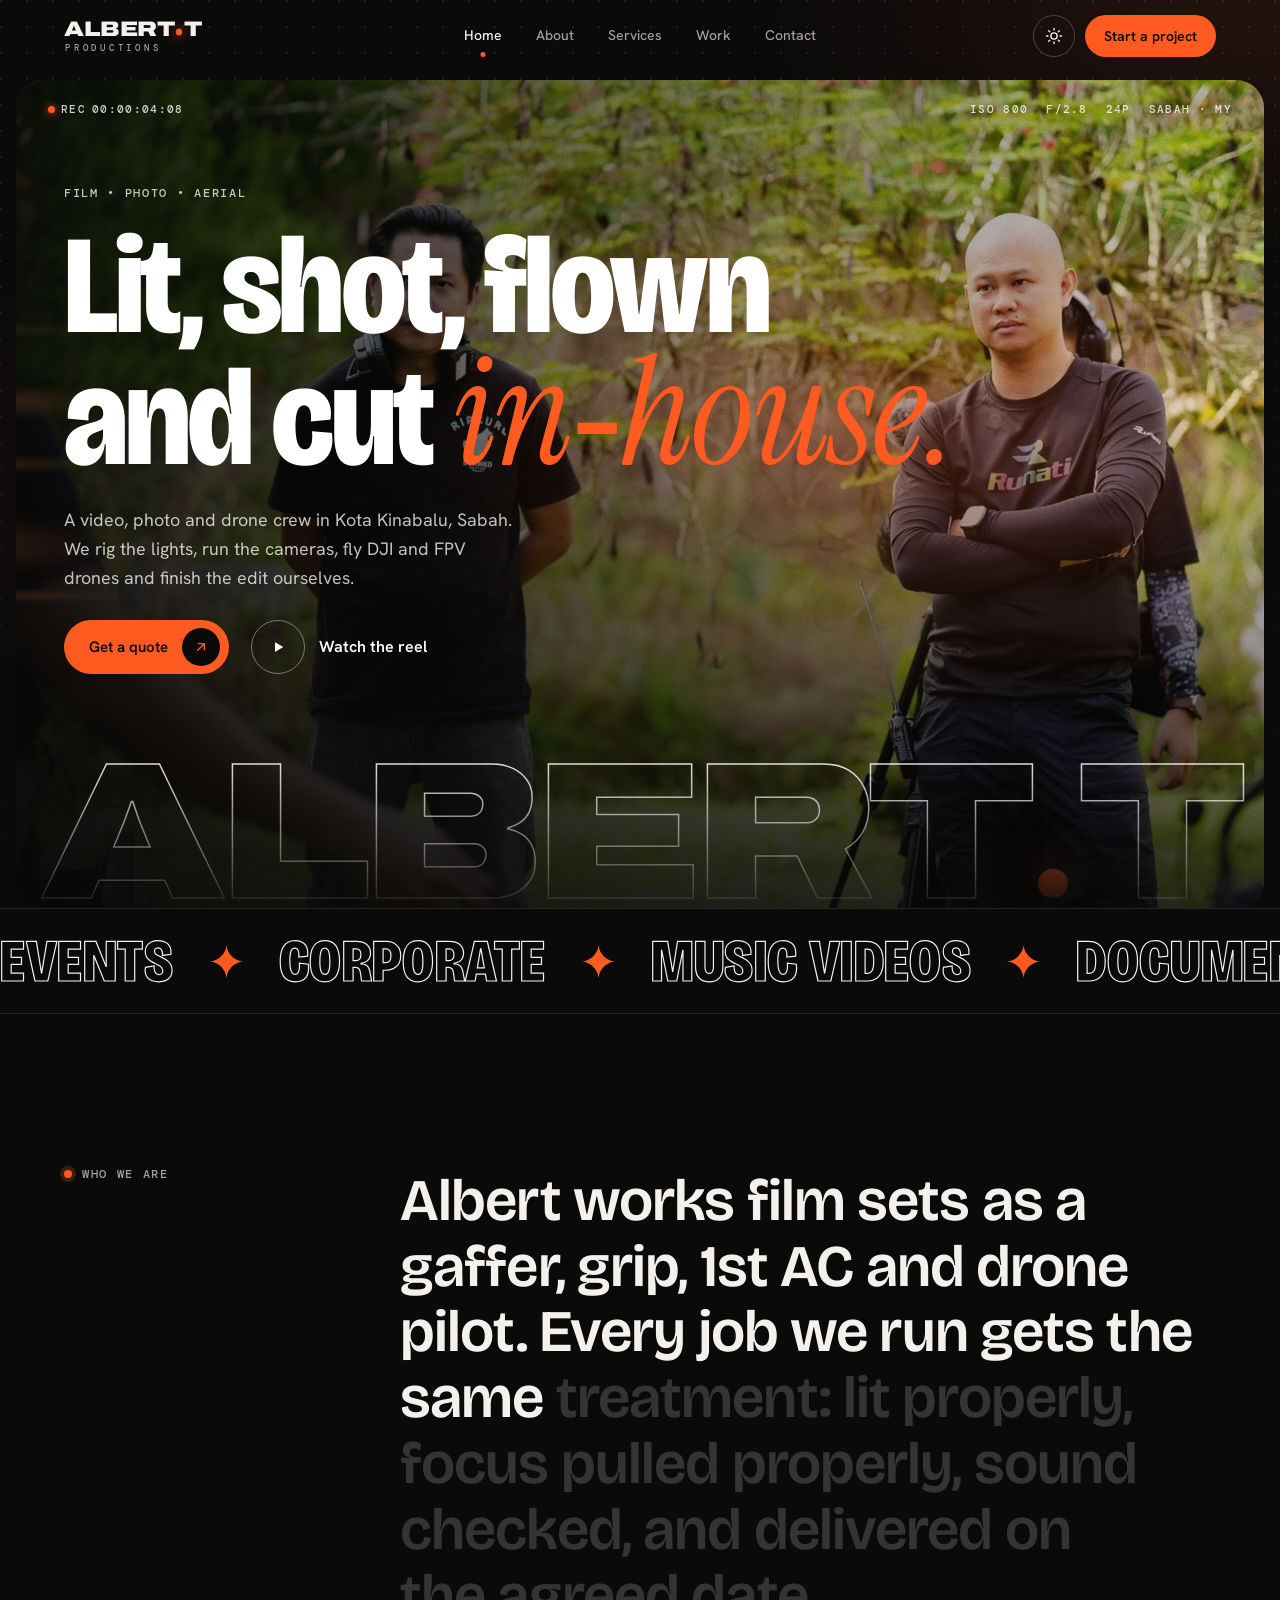
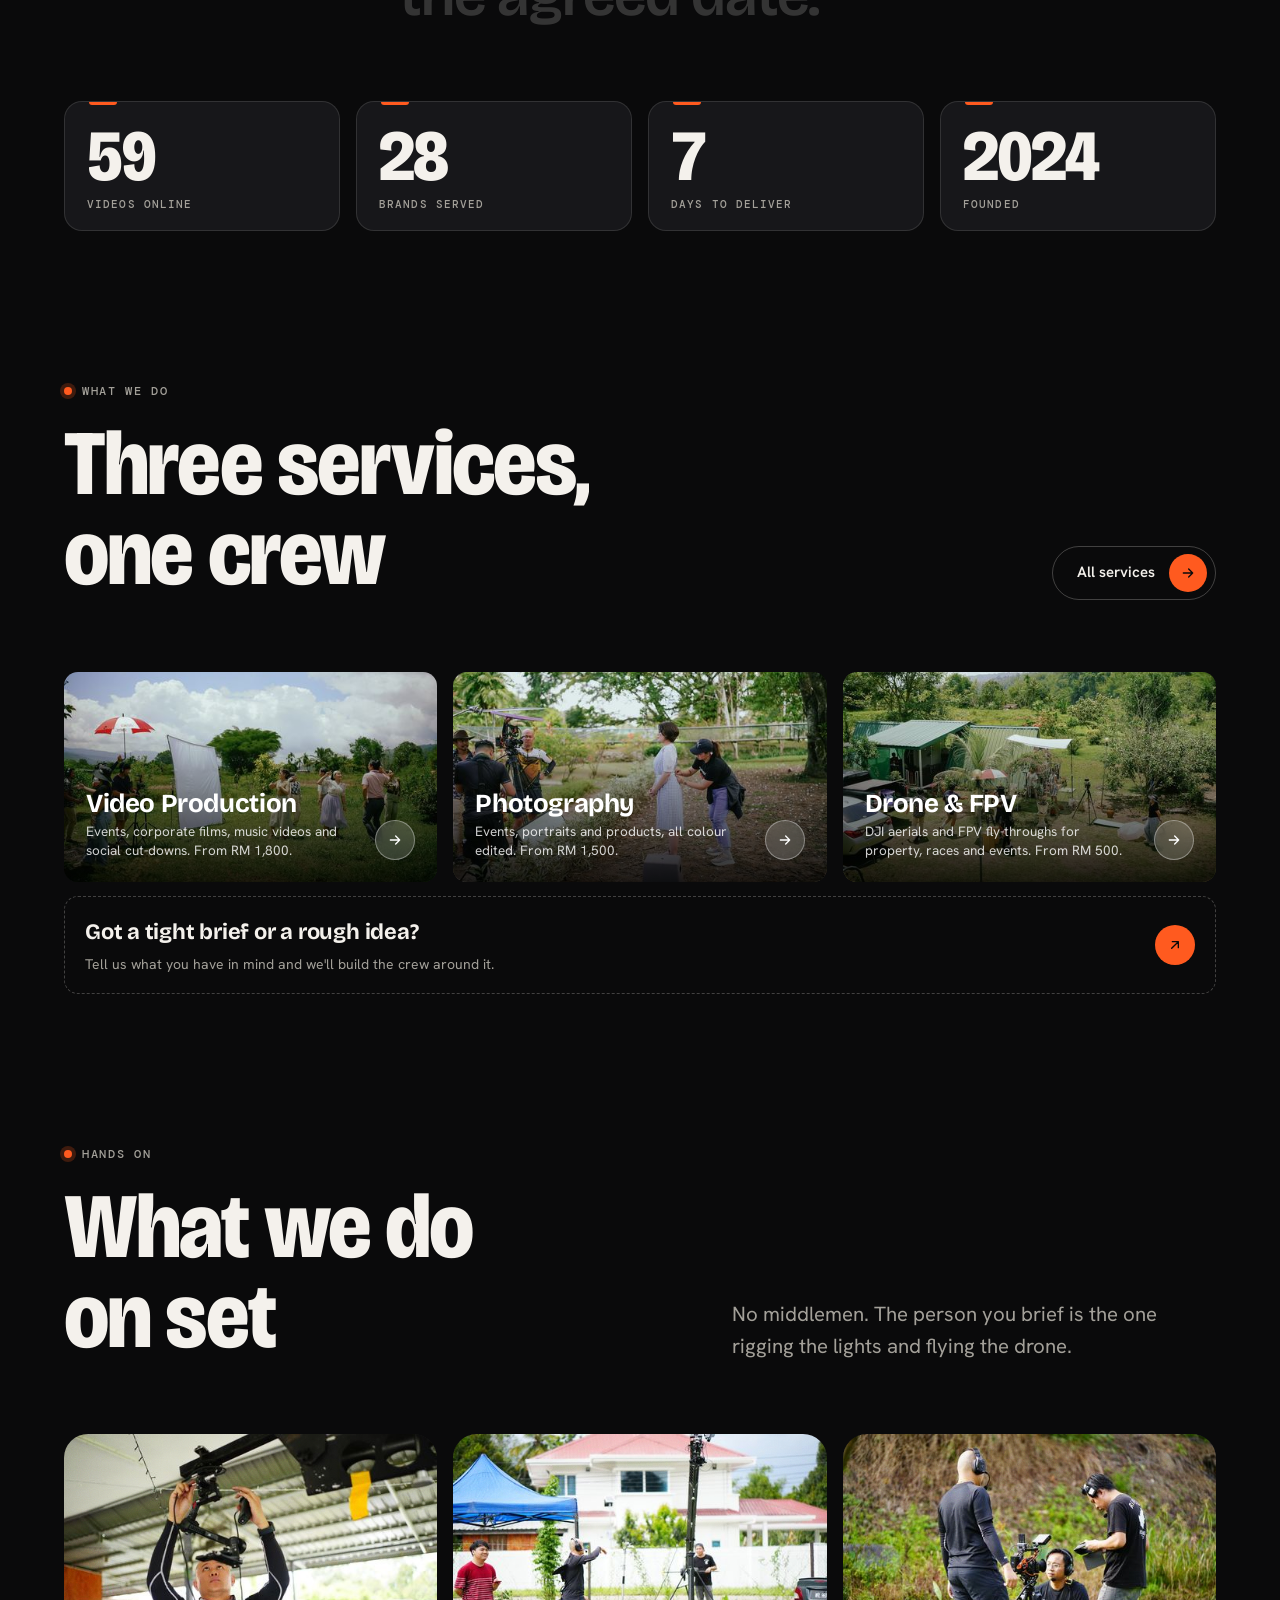
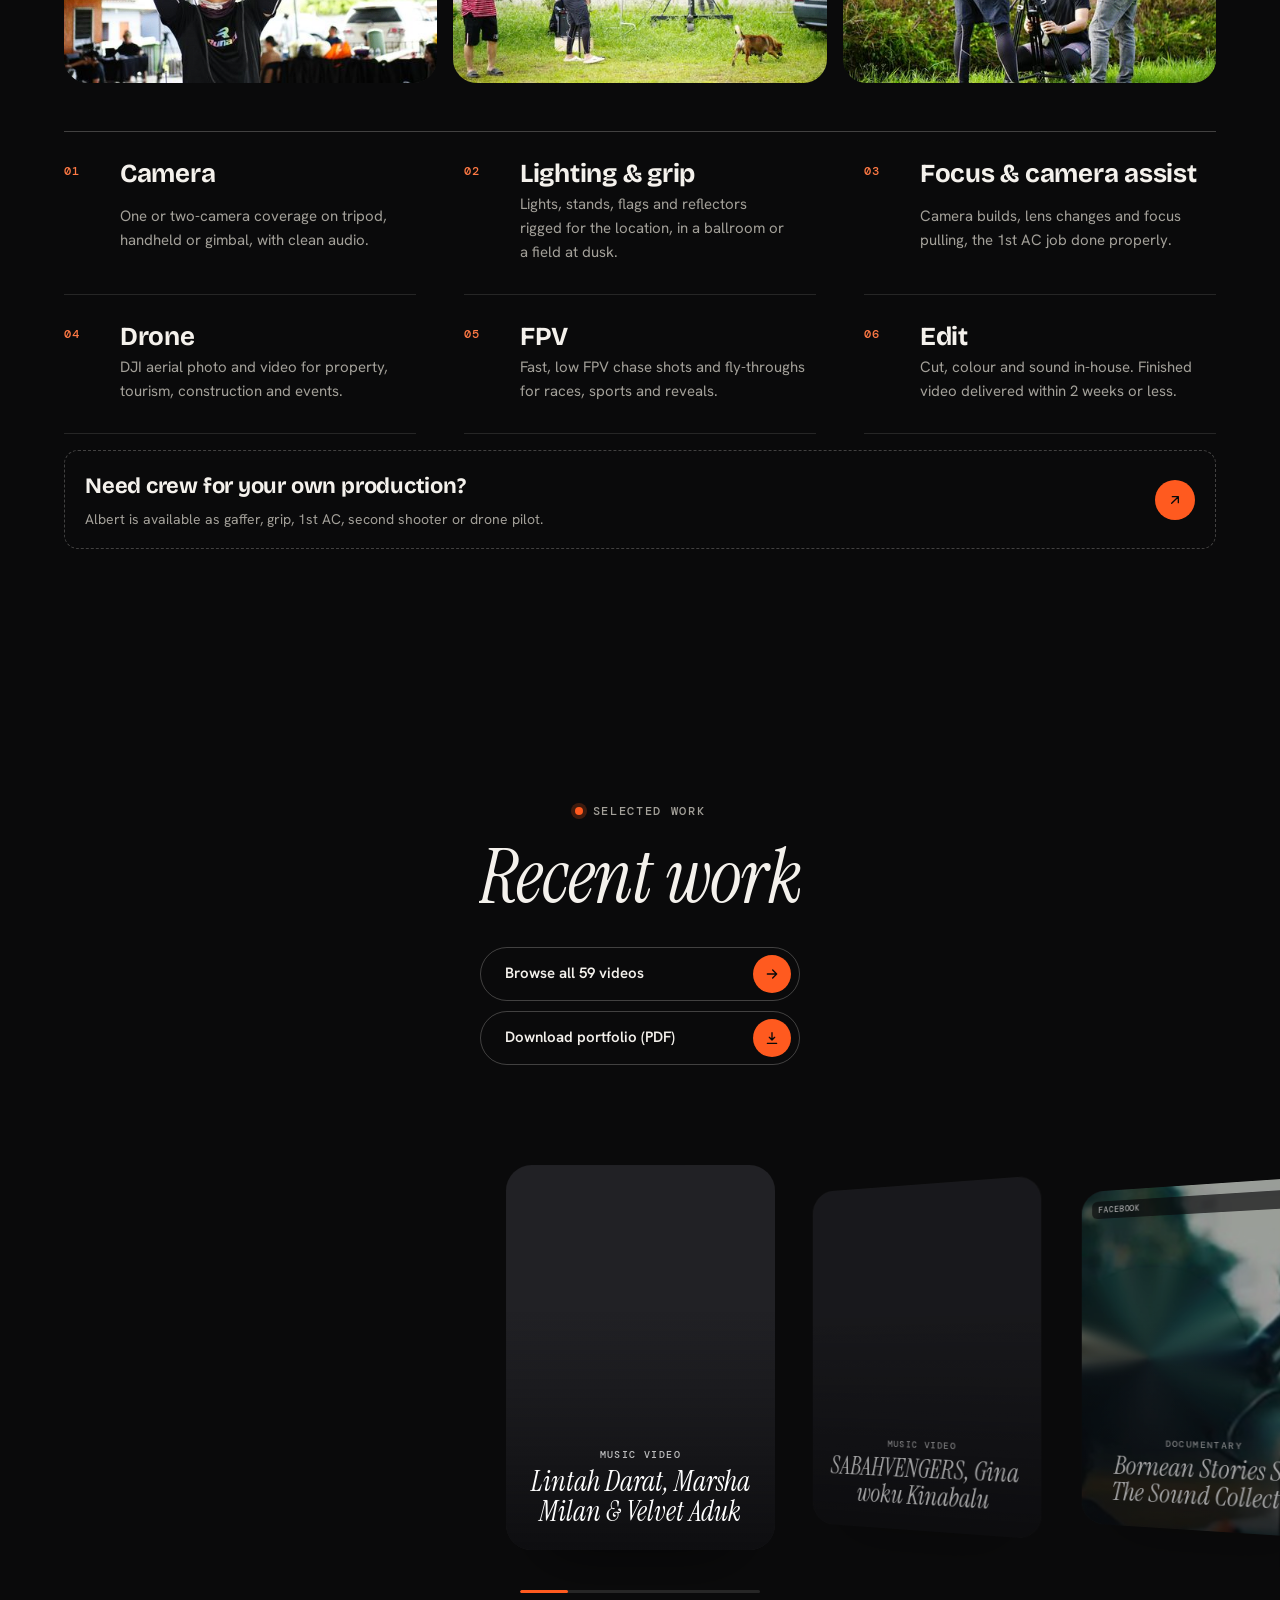
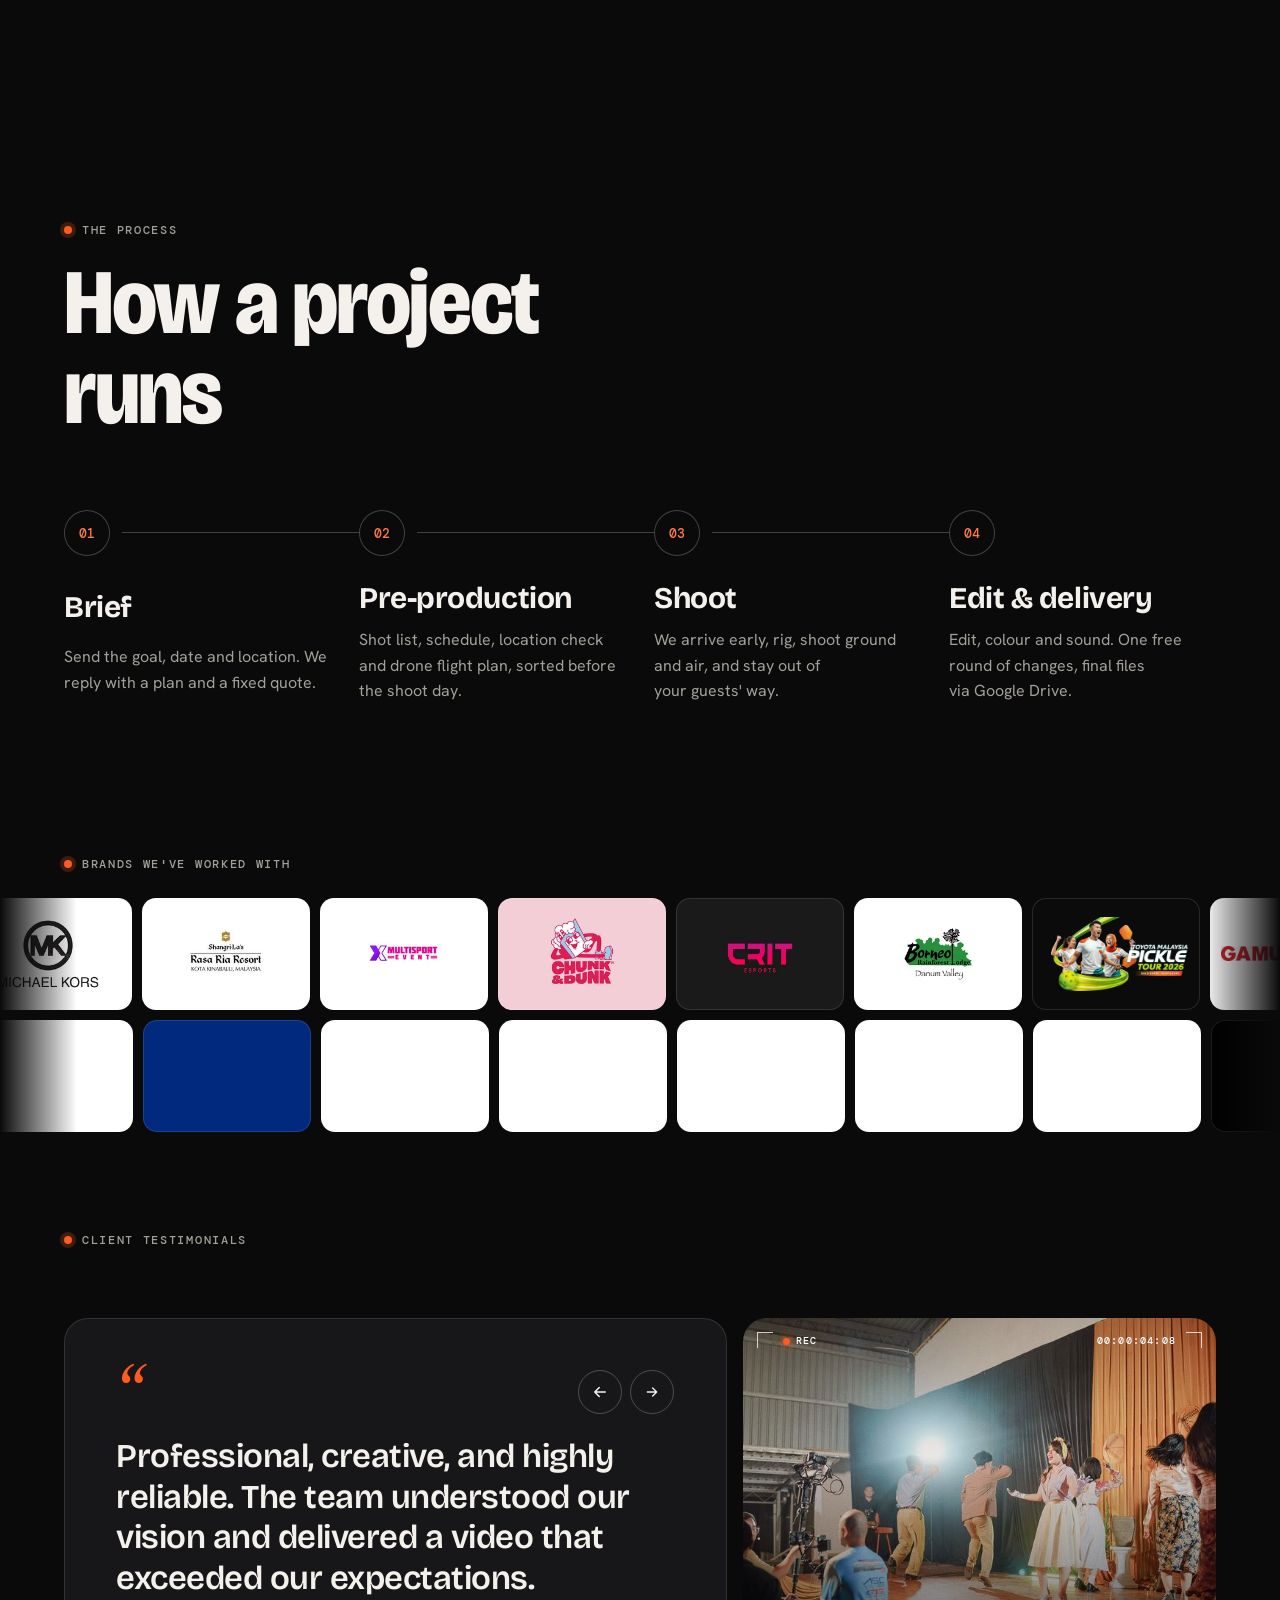
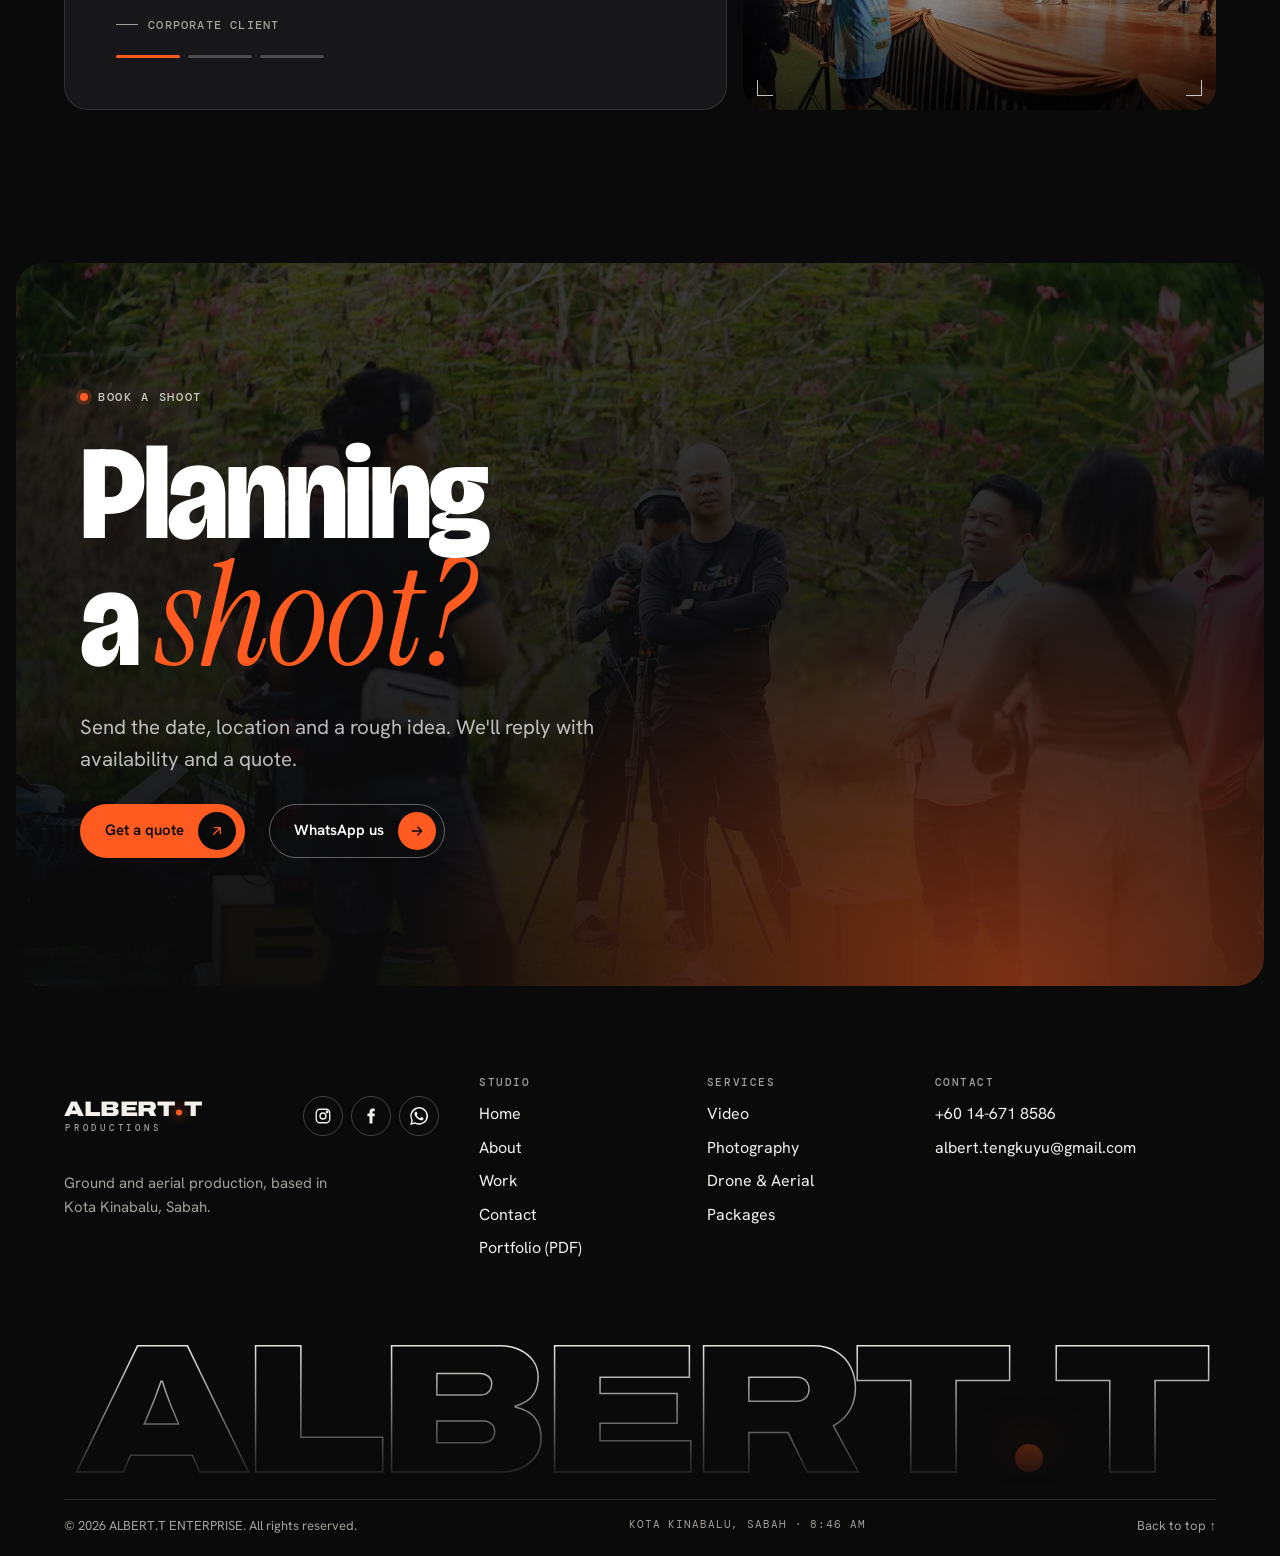
==== index.html @ bec86102 "Remove shadow edge from portrait: crop dark strip, drop vignette on that frame Co-Authored-By: Claud" ====
<!doctype html>
<html lang="en" data-theme="dark">
<head>
<meta charset="utf-8">
<meta name="viewport" content="width=device-width, initial-scale=1, viewport-fit=cover">
<title>ALBERT.T Productions | Video, Photo, Drone & FPV in Kota Kinabalu, Sabah</title>
<meta name="description" content="Video, photography, drone and FPV crew in Kota Kinabalu, Sabah. Events, corporate films, music videos, documentaries and real estate, lit, shot, flown and edited in-house.">
<meta name="theme-color" content="#0A0A0B">
<meta property="og:type" content="website">
<meta property="og:title" content="ALBERT.T Productions | Video, Photo, Drone & FPV in Kota Kinabalu, Sabah">
<meta property="og:description" content="Video, photography, drone and FPV crew in Kota Kinabalu, Sabah. Events, corporate films, music videos, documentaries and real estate, lit, shot, flown and edited in-house.">
<meta property="og:image" content="https://alberttproductions.com/assets/img/photos/hero-1200.jpg?v=1794884251">
<meta name="twitter:card" content="summary_large_image">
<meta name="twitter:title" content="ALBERT.T Productions | Video, Photo, Drone & FPV in Kota Kinabalu, Sabah">
<meta name="twitter:description" content="Video, photography, drone and FPV crew in Kota Kinabalu, Sabah. Events, corporate films, music videos, documentaries and real estate, lit, shot, flown and edited in-house.">
<meta name="twitter:image" content="https://alberttproductions.com/assets/img/photos/hero-1200.jpg?v=1794884251">
<meta property="og:site_name" content="ALBERT.T Productions">
<meta property="og:locale" content="en_MY">
<meta property="og:url" content="https://alberttproductions.com/">
<meta property="og:image:alt" content="Albert Tengkuyu of ALBERT.T Productions on a film set in Kota Kinabalu, Sabah">
<link rel="canonical" href="https://alberttproductions.com/">
<meta name="author" content="ALBERT.T Productions">
<meta name="geo.region" content="MY-12">
<meta name="geo.placename" content="Kota Kinabalu, Sabah">
<meta name="robots" content="index, follow, max-image-preview:large, max-snippet:-1, max-video-preview:-1">
<link rel="icon" href="assets/img/favicon.svg" type="image/svg+xml">
<link rel="preload" href="assets/fonts/bricolage.woff2" as="font" type="font/woff2" crossorigin>
<link rel="preload" href="assets/fonts/hanken.woff2" as="font" type="font/woff2" crossorigin>
<link rel="preconnect" href="https://i.ytimg.com">
<link rel="stylesheet" href="assets/css/style.css?v=1794884251">
<script>(function(){var t;try{t=localStorage.getItem("albertt-theme")}catch(e){}document.documentElement.dataset.theme=t||"dark"})();</script>
<link rel="preload" as="image" href="assets/img/photos/hero-1800.jpg?v=1794884251"><script type="application/ld+json">{"@context":"https://schema.org","@graph":[{"@type":["LocalBusiness","ProfessionalService"],"@id":"https://alberttproductions.com/#business","name":"ALBERT.T Productions","alternateName":["ALBERT.T ENTERPRISE","Albert T Productions"],"legalName":"ALBERT.T ENTERPRISE","url":"https://alberttproductions.com/","logo":"https://alberttproductions.com/assets/img/favicon.svg","image":"https://alberttproductions.com/assets/img/photos/hero-1200.jpg","description":"Video production, photography, drone and FPV drone services in Kota Kinabalu, Sabah, Malaysia. Events, corporate films, music videos, documentaries, real estate and commercials, shot and edited in-house.","telephone":"+60146718586","email":"albert.tengkuyu@gmail.com","foundingDate":"2024","address":{"@type":"PostalAddress","streetAddress":"Lot C22, 1st Floor, Salut Commercial Centre (V19 Phase 4), Jalan Politeknik, KKIP","postalCode":"88460","addressLocality":"Kota Kinabalu","addressRegion":"Sabah","addressCountry":"MY"},"priceRange":"RM 600 - RM 8,500","currenciesAccepted":"MYR","paymentAccepted":"Bank transfer","areaServed":[{"@type":"AdministrativeArea","name":"Sabah"},{"@type":"Country","name":"Malaysia"}],"founder":{"@type":"Person","@id":"https://alberttproductions.com/about#albert","name":"Albert Tengkuyu","jobTitle":"Owner and creative director","image":"https://alberttproductions.com/assets/img/photos/albert-portrait-clean.jpg"},"knowsAbout":["Video production","Event videography","Corporate video","Music video production","Photography","Drone videography","FPV drone cinematography","Real estate video"],"makesOffer":[{"@type":"Offer","itemOffered":{"@type":"Service","name":"Video production"}},{"@type":"Offer","itemOffered":{"@type":"Service","name":"Photography"}},{"@type":"Offer","itemOffered":{"@type":"Service","name":"Drone and FPV aerial services"}}]},{"@type":"WebSite","@id":"https://alberttproductions.com/#website","url":"https://alberttproductions.com/","name":"ALBERT.T Productions","inLanguage":"en-MY","publisher":{"@id":"https://alberttproductions.com/#business"}}]}</script>
</head>
<body>
<a class="skip" href="#main">Skip to content</a>
<div class="shutter" aria-hidden="true"><span class="shutter__rec">Rolling</span></div>
<header class="nav">
  <div class="wrap nav__inner">
    <a class="brand" href="./" aria-label="ALBERT.T Productions, home">
      <span class="brand__word">ALBERT<span class="brand__dot"></span>T</span>
      <span class="brand__sub">Productions</span>
    </a>
    <nav class="nav__links" aria-label="Primary"><a class="nav__link" href="./" aria-current="page">Home</a><a class="nav__link" href="about">About</a><a class="nav__link" href="services">Services</a><a class="nav__link" href="work">Work</a><a class="nav__link" href="contact">Contact</a></nav>
    <div class="nav__actions">
      <button class="theme-toggle" type="button" aria-label="Switch to light mode"><svg class="i-sun" width="18" height="18" viewBox="0 0 24 24" fill="none" stroke="currentColor" stroke-width="1.8" stroke-linecap="round" aria-hidden="true"><circle cx="12" cy="12" r="4.2"/><path d="M12 2v2M12 20v2M4.9 4.9l1.4 1.4M17.7 17.7l1.4 1.4M2 12h2M20 12h2M4.9 19.1l1.4-1.4M17.7 6.3l1.4-1.4"/></svg><svg class="i-moon" width="18" height="18" viewBox="0 0 24 24" fill="none" stroke="currentColor" stroke-width="1.8" stroke-linecap="round" stroke-linejoin="round" aria-hidden="true"><path d="M20.5 14.5A8.5 8.5 0 0 1 9.5 3.5a8.5 8.5 0 1 0 11 11z"/></svg></button>
      <a class="btn btn--sm btn--accent nav__cta" href="contact" data-magnetic>Start a project</a>
      <button class="menu-btn" type="button" aria-label="Menu" aria-expanded="false" aria-controls="menu"><span></span><span></span></button>
    </div>
  </div>
</header>
<div class="menu" id="menu" aria-hidden="true">
  <ul class="menu__list"><li><a class="menu__link" style="--i:0" href="./" aria-current="page"><small>01</small>Home</a></li><li><a class="menu__link" style="--i:1" href="about"><small>02</small>About</a></li><li><a class="menu__link" style="--i:2" href="services"><small>03</small>Services</a></li><li><a class="menu__link" style="--i:3" href="work"><small>04</small>Work</a></li><li><a class="menu__link" style="--i:4" href="contact"><small>05</small>Contact</a></li></ul>
  <div class="menu__foot">
    <span class="mono">Get in touch</span>
    <a class="menu__contact" href="tel:+60146718586"><svg width="22" height="22" viewBox="0 0 24 24" fill="none" stroke="currentColor" stroke-width="1.8" stroke-linecap="round" stroke-linejoin="round" aria-hidden="true"><path d="M22 16.9v3a2 2 0 0 1-2.2 2 19.8 19.8 0 0 1-8.6-3.1 19.5 19.5 0 0 1-6-6A19.8 19.8 0 0 1 2.1 4.2 2 2 0 0 1 4.1 2h3a2 2 0 0 1 2 1.7c.1 1 .4 1.9.7 2.8a2 2 0 0 1-.5 2.1L8 9.9a16 16 0 0 0 6 6l1.3-1.3a2 2 0 0 1 2.1-.4c.9.3 1.8.6 2.8.7a2 2 0 0 1 1.7 2z"/></svg>+60 14-671 8586</a>
    <a class="menu__contact" href="mailto:albert.tengkuyu@gmail.com"><svg width="22" height="22" viewBox="0 0 24 24" fill="none" stroke="currentColor" stroke-width="1.8" stroke-linecap="round" stroke-linejoin="round" aria-hidden="true"><rect x="3" y="5" width="18" height="14" rx="2"/><path d="M3 7l9 6 9-6"/></svg>albert.tengkuyu@gmail.com</a>
    <div class="menu__row">
      <a class="btn btn--sm btn--accent" href="https://wa.me/60146718586" target="_blank" rel="noopener">WhatsApp us <svg width="16" height="16" viewBox="0 0 24 24" fill="currentColor" aria-hidden="true"><path d="M17.5 14.4c-.3-.1-1.8-.9-2-1-.3-.1-.5-.1-.7.1-.2.3-.8 1-.9 1.2-.2.2-.3.2-.6.1-.3-.1-1.3-.5-2.4-1.5-.9-.8-1.5-1.8-1.7-2.1-.2-.3 0-.5.1-.6l.4-.5c.1-.2.2-.3.3-.5.1-.2 0-.4 0-.5l-.9-2.2c-.2-.6-.5-.5-.7-.5h-.6c-.2 0-.5.1-.8.4-.3.3-1 1-1 2.5s1.1 2.9 1.2 3.1c.1.2 2.1 3.2 5.1 4.5.7.3 1.3.5 1.7.6.7.2 1.4.2 1.9.1.6-.1 1.8-.7 2-1.4.2-.7.2-1.3.2-1.4-.1-.1-.3-.2-.6-.3zM12 21.8a9.8 9.8 0 0 1-5-1.4l-.4-.2-3.7 1 1-3.6-.2-.4A9.8 9.8 0 1 1 12 21.8zM20.5 3.5A11.8 11.8 0 0 0 1.9 17.7L.2 24l6.4-1.7A11.8 11.8 0 0 0 20.5 3.5z"/></svg></a>
      <div class="socials"><a href="#" aria-label="Instagram"><svg width="18" height="18" viewBox="0 0 24 24" fill="none" stroke="currentColor" stroke-width="1.8" aria-hidden="true"><rect x="3" y="3" width="18" height="18" rx="5"/><circle cx="12" cy="12" r="4"/><circle cx="17.5" cy="6.5" r="1" fill="currentColor"/></svg></a><a href="#" aria-label="Facebook"><svg width="18" height="18" viewBox="0 0 24 24" fill="currentColor" aria-hidden="true"><path d="M14 8.5V6.8c0-.8.2-1.3 1.4-1.3H17V2.2C16.7 2.1 15.6 2 14.4 2 11.8 2 10 3.6 10 6.5v2H7.3v3.7H10V22h4v-9.8h2.8l.4-3.7H14z"/></svg></a></div>
    </div>
  </div>
</div>
<main id="main">
<!-- ============ HERO ============ -->
<section class="hero" aria-label="Introduction">
  <div class="hero__stage">
    <div class="hero__media">
      <img src="assets/img/photos/hero-1800.jpg?v=1794884251" srcset="assets/img/photos/hero-480.jpg?v=1794884251 480w, assets/img/photos/hero-800.jpg?v=1794884251 800w, assets/img/photos/hero-1200.jpg?v=1794884251 1200w, assets/img/photos/hero-1800.jpg?v=1794884251 1800w" sizes="100vw" alt="Albert Tengkuyu with his arms folded, watching a take on a garden set with the crew" fetchpriority="high">
    </div>
    <div class="streaks" aria-hidden="true">
      <span class="streak" style="--y:38%;--h:14px;--d:3.4s;--b:8px"></span>
      <span class="streak" style="--y:46%;--h:6px;--d:2.6s;--delay:.8s;--b:4px"></span>
      <span class="streak" style="--y:55%;--h:22px;--d:4.2s;--delay:1.6s;--b:14px;--o:.7"></span>
      <span class="streak" style="--y:62%;--h:5px;--d:2.2s;--delay:2.4s;--b:3px"></span>
      <span class="streak" style="--y:30%;--h:4px;--d:3s;--delay:1.1s;--b:3px;--o:.6"></span>
    </div>
    <div class="hero__grain" aria-hidden="true"></div>

    <div class="hero__hud" aria-hidden="true">
      <span class="hud__rec">Rec <span data-timecode>00:00:00:00</span></span>
      <span class="hero__hud-right"><span>ISO 800</span><span>f/2.8</span><span>24P</span><span>Sabah · MY</span></span>
    </div>

    <div class="hero__content">
      <span class="eyebrow">Film • Photo • Aerial</span>
      <h1 class="display hero__title" data-split>
        <span class="line">Lit, shot, flown</span>
        <span class="line">and cut <em class="accent-word">in&#8209;house.</em></span>
      </h1>
      <p class="hero__sub" data-reveal style="--i:3">A video, photo and drone crew in Kota Kinabalu, Sabah. We rig the lights, run the cameras, fly DJI and FPV drones and finish the edit ourselves.</p>
      <div class="hero__ctas" data-reveal style="--i:4">
        <a class="btn btn--accent" href="contact" data-magnetic>Get a quote <span class="btn__icon"><svg width="16" height="16" viewBox="0 0 24 24" fill="none" stroke="currentColor" stroke-width="2" stroke-linecap="round" stroke-linejoin="round" aria-hidden="true"><path d="M7 17L17 7M8 7h9v9"/></svg></span></a>
        <a class="play-btn" href="#" data-drive="1DfYL-WKhpvgRWUuPWK6uVSDUX-bwXGNH" data-title="Albert&#x27;s FPV Show Reel"><span class="play-btn__ring"><svg width="18" height="18" viewBox="0 0 24 24" fill="currentColor" aria-hidden="true"><path d="M8 5.5v13l11-6.5z"/></svg></span>Watch the reel</a>
      </div>
    </div>


    <div class="hero__word" data-fit aria-hidden="true">ALBERT<span class="bigdot"></span>T</div>
  </div>
</section>

<!-- ============ TICKER ============ -->
<div class="ticker" aria-label="What we film">
  <div class="ticker__track">
    <div class="ticker__item">Events <svg class="ticker__star" viewBox="0 0 24 24" fill="currentColor" aria-hidden="true"><path d="M12 0c.6 6.4 5.6 11.4 12 12-6.4.6-11.4 5.6-12 12-.6-6.4-5.6-11.4-12-12C6.4 11.4 11.4 6.4 12 0z"/></svg></div>
    <div class="ticker__item">Corporate <svg class="ticker__star" viewBox="0 0 24 24" fill="currentColor" aria-hidden="true"><path d="M12 0c.6 6.4 5.6 11.4 12 12-6.4.6-11.4 5.6-12 12-.6-6.4-5.6-11.4-12-12C6.4 11.4 11.4 6.4 12 0z"/></svg></div>
    <div class="ticker__item">Music Videos <svg class="ticker__star" viewBox="0 0 24 24" fill="currentColor" aria-hidden="true"><path d="M12 0c.6 6.4 5.6 11.4 12 12-6.4.6-11.4 5.6-12 12-.6-6.4-5.6-11.4-12-12C6.4 11.4 11.4 6.4 12 0z"/></svg></div>
    <div class="ticker__item">Documentary <svg class="ticker__star" viewBox="0 0 24 24" fill="currentColor" aria-hidden="true"><path d="M12 0c.6 6.4 5.6 11.4 12 12-6.4.6-11.4 5.6-12 12-.6-6.4-5.6-11.4-12-12C6.4 11.4 11.4 6.4 12 0z"/></svg></div>
    <div class="ticker__item">Real Estate <svg class="ticker__star" viewBox="0 0 24 24" fill="currentColor" aria-hidden="true"><path d="M12 0c.6 6.4 5.6 11.4 12 12-6.4.6-11.4 5.6-12 12-.6-6.4-5.6-11.4-12-12C6.4 11.4 11.4 6.4 12 0z"/></svg></div>
    <div class="ticker__item">Drone <svg class="ticker__star" viewBox="0 0 24 24" fill="currentColor" aria-hidden="true"><path d="M12 0c.6 6.4 5.6 11.4 12 12-6.4.6-11.4 5.6-12 12-.6-6.4-5.6-11.4-12-12C6.4 11.4 11.4 6.4 12 0z"/></svg></div>
    <div class="ticker__item">FPV <svg class="ticker__star" viewBox="0 0 24 24" fill="currentColor" aria-hidden="true"><path d="M12 0c.6 6.4 5.6 11.4 12 12-6.4.6-11.4 5.6-12 12-.6-6.4-5.6-11.4-12-12C6.4 11.4 11.4 6.4 12 0z"/></svg></div>
    <div class="ticker__item">Photography <svg class="ticker__star" viewBox="0 0 24 24" fill="currentColor" aria-hidden="true"><path d="M12 0c.6 6.4 5.6 11.4 12 12-6.4.6-11.4 5.6-12 12-.6-6.4-5.6-11.4-12-12C6.4 11.4 11.4 6.4 12 0z"/></svg></div>
    <div class="ticker__item" aria-hidden="true">Events <svg class="ticker__star" viewBox="0 0 24 24" fill="currentColor" aria-hidden="true"><path d="M12 0c.6 6.4 5.6 11.4 12 12-6.4.6-11.4 5.6-12 12-.6-6.4-5.6-11.4-12-12C6.4 11.4 11.4 6.4 12 0z"/></svg></div>
    <div class="ticker__item" aria-hidden="true">Corporate <svg class="ticker__star" viewBox="0 0 24 24" fill="currentColor" aria-hidden="true"><path d="M12 0c.6 6.4 5.6 11.4 12 12-6.4.6-11.4 5.6-12 12-.6-6.4-5.6-11.4-12-12C6.4 11.4 11.4 6.4 12 0z"/></svg></div>
    <div class="ticker__item" aria-hidden="true">Music Videos <svg class="ticker__star" viewBox="0 0 24 24" fill="currentColor" aria-hidden="true"><path d="M12 0c.6 6.4 5.6 11.4 12 12-6.4.6-11.4 5.6-12 12-.6-6.4-5.6-11.4-12-12C6.4 11.4 11.4 6.4 12 0z"/></svg></div>
    <div class="ticker__item" aria-hidden="true">Documentary <svg class="ticker__star" viewBox="0 0 24 24" fill="currentColor" aria-hidden="true"><path d="M12 0c.6 6.4 5.6 11.4 12 12-6.4.6-11.4 5.6-12 12-.6-6.4-5.6-11.4-12-12C6.4 11.4 11.4 6.4 12 0z"/></svg></div>
    <div class="ticker__item" aria-hidden="true">Real Estate <svg class="ticker__star" viewBox="0 0 24 24" fill="currentColor" aria-hidden="true"><path d="M12 0c.6 6.4 5.6 11.4 12 12-6.4.6-11.4 5.6-12 12-.6-6.4-5.6-11.4-12-12C6.4 11.4 11.4 6.4 12 0z"/></svg></div>
    <div class="ticker__item" aria-hidden="true">Drone <svg class="ticker__star" viewBox="0 0 24 24" fill="currentColor" aria-hidden="true"><path d="M12 0c.6 6.4 5.6 11.4 12 12-6.4.6-11.4 5.6-12 12-.6-6.4-5.6-11.4-12-12C6.4 11.4 11.4 6.4 12 0z"/></svg></div>
    <div class="ticker__item" aria-hidden="true">FPV <svg class="ticker__star" viewBox="0 0 24 24" fill="currentColor" aria-hidden="true"><path d="M12 0c.6 6.4 5.6 11.4 12 12-6.4.6-11.4 5.6-12 12-.6-6.4-5.6-11.4-12-12C6.4 11.4 11.4 6.4 12 0z"/></svg></div>
    <div class="ticker__item" aria-hidden="true">Photography <svg class="ticker__star" viewBox="0 0 24 24" fill="currentColor" aria-hidden="true"><path d="M12 0c.6 6.4 5.6 11.4 12 12-6.4.6-11.4 5.6-12 12-.6-6.4-5.6-11.4-12-12C6.4 11.4 11.4 6.4 12 0z"/></svg></div>
  </div>
</div>

<!-- ============ ABOUT STATEMENT ============ -->
<section class="section" aria-labelledby="about-h">
  <div class="wrap">
    <div class="statement">
      <div class="statement__meta" data-reveal>
        <span class="eyebrow" id="about-h">Who we are</span>
      </div>
      <p class="statement__text" data-lit>Albert works film sets as a gaffer, grip, 1st AC and drone pilot. Every job we run gets the same treatment: lit properly, focus pulled properly, sound checked, and delivered on the agreed date.</p>
    </div>
    <div class="facts" data-stagger>
      <div class="fact" data-reveal><span class="fact__n" data-count="59">59</span><span class="fact__l">Videos online</span></div>
      <div class="fact" data-reveal><span class="fact__n" data-count="28">28</span><span class="fact__l">Brands served</span></div>
      <div class="fact" data-reveal><span class="fact__n" data-count="7">7</span><span class="fact__l">Days to deliver</span></div>
      <div class="fact" data-reveal><span class="fact__n" data-count="2024">2024</span><span class="fact__l">Founded</span></div>
    </div>
  </div>
</section>

<!-- ============ SERVICES ============ -->
<section class="section" style="padding-top:0" aria-labelledby="svc-h">
  <div class="wrap">
    <div class="s-head">
      <span class="eyebrow">What we do</span>
      <div class="s-head__row">
        <h2 class="h2" id="svc-h" data-split><span class="line">Three services,</span><span class="line">one&nbsp;crew</span></h2>
        <a class="btn" href="services">All services <span class="btn__icon"><svg width="16" height="16" viewBox="0 0 24 24" fill="none" stroke="currentColor" stroke-width="2" stroke-linecap="round" stroke-linejoin="round" aria-hidden="true"><path d="M5 12h14M13 6l6 6-6 6"/></svg></span></a>
      </div>
    </div>
    <div class="cards" data-stagger>
      <a class="card" href="services#video" data-tilt data-reveal data-cursor="View">
        <img src="assets/img/photos/field-1200.jpg?v=1794884251" srcset="assets/img/photos/field-480.jpg?v=1794884251 480w, assets/img/photos/field-800.jpg?v=1794884251 800w, assets/img/photos/field-1200.jpg?v=1794884251 1200w, assets/img/photos/field-1800.jpg?v=1794884251 1800w" sizes="(min-width:960px) 33vw, (min-width:640px) 50vw, 100vw" alt="Crew filming dancers in a field with a camera, umbrella and diffusion frame" loading="lazy" decoding="async">
        <div class="card__body"><h3 class="card__title">Video Production</h3><span class="card__go"><svg width="16" height="16" viewBox="0 0 24 24" fill="none" stroke="currentColor" stroke-width="2" stroke-linecap="round" stroke-linejoin="round" aria-hidden="true"><path d="M5 12h14M13 6l6 6-6 6"/></svg></span><p class="card__text">Events, corporate films, music videos and social cut-downs. From RM 1,800.</p></div>
      </a>
      <a class="card" href="services#photo" data-tilt data-reveal data-cursor="View">
        <img src="assets/img/photos/crewcam-1200.jpg?v=1794884251" srcset="assets/img/photos/crewcam-480.jpg?v=1794884251 480w, assets/img/photos/crewcam-800.jpg?v=1794884251 800w, assets/img/photos/crewcam-1200.jpg?v=1794884251 1200w, assets/img/photos/crewcam-1800.jpg?v=1794884251 1800w" sizes="(min-width:960px) 33vw, (min-width:640px) 50vw, 100vw" alt="Camera crew preparing a shot while a stylist adjusts the talent" loading="lazy" decoding="async">
        <div class="card__body"><h3 class="card__title">Photography</h3><span class="card__go"><svg width="16" height="16" viewBox="0 0 24 24" fill="none" stroke="currentColor" stroke-width="2" stroke-linecap="round" stroke-linejoin="round" aria-hidden="true"><path d="M5 12h14M13 6l6 6-6 6"/></svg></span><p class="card__text">Events, portraits and products, all colour edited. From RM 1,500.</p></div>
      </a>
      <a class="card" href="services#drone" data-tilt data-reveal data-cursor="View">
        <img src="assets/img/photos/top-1200.jpg?v=1794884251" srcset="assets/img/photos/top-480.jpg?v=1794884251 480w, assets/img/photos/top-800.jpg?v=1794884251 800w, assets/img/photos/top-1200.jpg?v=1794884251 1200w, assets/img/photos/top-1800.jpg?v=1794884251 1800w" sizes="(min-width:960px) 33vw, 100vw" alt="High view of a film set in a garden with crew and equipment" loading="lazy" decoding="async">
        <div class="card__body"><h3 class="card__title">Drone &amp; FPV</h3><span class="card__go"><svg width="16" height="16" viewBox="0 0 24 24" fill="none" stroke="currentColor" stroke-width="2" stroke-linecap="round" stroke-linejoin="round" aria-hidden="true"><path d="M5 12h14M13 6l6 6-6 6"/></svg></span><p class="card__text">DJI aerials and FPV fly-throughs for property, races and events. From RM 500.</p></div>
      </a>
    </div>
    <a class="strip" href="contact" data-reveal>
      <span><strong>Got a tight brief or a rough idea?</strong><span class="muted">Tell us what you have in mind and we'll build the crew around it.</span></span>
      <span class="strip__go"><svg width="16" height="16" viewBox="0 0 24 24" fill="none" stroke="currentColor" stroke-width="2" stroke-linecap="round" stroke-linejoin="round" aria-hidden="true"><path d="M7 17L17 7M8 7h9v9"/></svg></span>
    </a>
  </div>
</section>

<!-- ============ ON SET ============ -->
<section class="section" style="padding-top:0" aria-labelledby="set-h">
  <div class="wrap">
    <div class="s-head">
      <span class="eyebrow">Hands on</span>
      <div class="s-head__row">
        <h2 class="h2" id="set-h" data-split><span class="line">What we do</span><span class="line">on&nbsp;set</span></h2>
        <p class="lead" data-reveal style="max-width:44ch">No middlemen. The person you brief is the one rigging the lights and flying the drone.</p>
      </div>
    </div>
    <div class="trio trio--kit" data-stagger>
      <div class="frame hover-zoom" data-reveal><img src="assets/img/photos/rigup-1200.jpg?v=1794884251" srcset="assets/img/photos/rigup-480.jpg?v=1794884251 480w, assets/img/photos/rigup-800.jpg?v=1794884251 800w, assets/img/photos/rigup-1200.jpg?v=1794884251 1200w, assets/img/photos/rigup-1800.jpg?v=1794884251 1800w" sizes="(min-width:900px) 33vw, 100vw" alt="Albert rigging a gimbal camera under a roof beam" loading="lazy" decoding="async"></div>
      <div class="frame hover-zoom" data-reveal><img src="assets/img/photos/jibdog-1200.jpg?v=1794884251" srcset="assets/img/photos/jibdog-480.jpg?v=1794884251 480w, assets/img/photos/jibdog-800.jpg?v=1794884251 800w, assets/img/photos/jibdog-1200.jpg?v=1794884251 1200w, assets/img/photos/jibdog-1800.jpg?v=1794884251 1800w" sizes="(min-width:900px) 33vw, 100vw" alt="Crew running a jib arm on a garden set" loading="lazy" decoding="async"></div>
      <div class="frame hover-zoom" data-reveal><img src="assets/img/photos/tripod-1200.jpg?v=1794884251" srcset="assets/img/photos/tripod-480.jpg?v=1794884251 480w, assets/img/photos/tripod-800.jpg?v=1794884251 800w, assets/img/photos/tripod-1200.jpg?v=1794884251 1200w, assets/img/photos/tripod-1800.jpg?v=1794884251 1800w" sizes="(min-width:900px) 33vw, 100vw" alt="Albert and the camera team lining up a shot on a tripod" loading="lazy" decoding="async"></div>
    </div>
    <div class="kit" data-stagger>
      <article class="kit__i" data-reveal><span class="kit__n">01</span><h3 class="h3">Camera</h3><p class="muted">One or two-camera coverage on tripod, handheld or gimbal, with clean audio.</p></article>
      <article class="kit__i" data-reveal><span class="kit__n">02</span><h3 class="h3">Lighting &amp; grip</h3><p class="muted">Lights, stands, flags and reflectors rigged for the location, in a ballroom or a field at dusk.</p></article>
      <article class="kit__i" data-reveal><span class="kit__n">03</span><h3 class="h3">Focus &amp; camera assist</h3><p class="muted">Camera builds, lens changes and focus pulling, the 1st AC job done properly.</p></article>
      <article class="kit__i" data-reveal><span class="kit__n">04</span><h3 class="h3">Drone</h3><p class="muted">DJI aerial photo and video for property, tourism, construction and events.</p></article>
      <article class="kit__i" data-reveal><span class="kit__n">05</span><h3 class="h3">FPV</h3><p class="muted">Fast, low FPV chase shots and fly-throughs for races, sports and reveals.</p></article>
      <article class="kit__i" data-reveal><span class="kit__n">06</span><h3 class="h3">Edit</h3><p class="muted">Cut, colour and sound in-house. Finished video delivered within 2 weeks or less.</p></article>
    </div>
    <a class="strip" href="https://wa.me/60146718586" target="_blank" rel="noopener" data-reveal>
      <span><strong>Need crew for your own production?</strong><span class="muted">Albert is available as gaffer, grip, 1st AC, second shooter or drone pilot.</span></span>
      <span class="strip__go"><svg width="16" height="16" viewBox="0 0 24 24" fill="none" stroke="currentColor" stroke-width="2" stroke-linecap="round" stroke-linejoin="round" aria-hidden="true"><path d="M7 17L17 7M8 7h9v9"/></svg></span>
    </a>
  </div>
</section>

<!-- ============ FEATURED WORK ============ -->
<section class="section cs cs--3d" aria-labelledby="work-h">
  <div class="wrap">
    <div class="s-head">
      <span class="eyebrow">Selected work</span>
      <div class="s-head__row">
        <h2 class="h2" id="work-h" data-split><span class="line">Recent&nbsp;work</span></h2>
        <a class="btn" href="work">Browse all 59 videos <span class="btn__icon"><svg width="16" height="16" viewBox="0 0 24 24" fill="none" stroke="currentColor" stroke-width="2" stroke-linecap="round" stroke-linejoin="round" aria-hidden="true"><path d="M5 12h14M13 6l6 6-6 6"/></svg></span></a>
        <a class="btn btn--ghost" href="ALBERT.T-Productions-Portfolio-2026.pdf" download>Download portfolio (PDF) <span class="btn__icon"><svg width="16" height="16" viewBox="0 0 24 24" fill="none" stroke="currentColor" stroke-width="2" stroke-linecap="round" stroke-linejoin="round" aria-hidden="true"><path d="M12 4v11m0 0l-4-4m4 4l4-4M5 20h14"/></svg></span></a>
      </div>
    </div>
  </div>
  <div class="cs__track-wrap"><ul class="cs__track" data-cslider><li class="cs__card"><a class="cs__link" href="https://youtu.be/LE8iHmGSfeE" data-video="LE8iHmGSfeE" draggable="false" data-title="Lintah Darat, Marsha Milan &amp; Velvet Aduk" data-meta="Music Video · Crew: gaffer, 1st AC, drone pilot" aria-label="Play: Lintah Darat, Marsha Milan &amp; Velvet Aduk"><figure><div class="cs__art"><img src="https://i.ytimg.com/vi/LE8iHmGSfeE/maxresdefault.jpg" alt="" loading="lazy" decoding="async" onerror="this.onerror=null;this.src='https://i.ytimg.com/vi/LE8iHmGSfeE/hqdefault.jpg'"></div><figcaption><small>Music Video</small><b>Lintah Darat, Marsha Milan &amp; Velvet Aduk</b></figcaption></figure></a></li><li class="cs__card"><a class="cs__link" href="https://youtu.be/S2e3n9Kr5Dg" data-video="S2e3n9Kr5Dg" draggable="false" data-title="SABAHVENGERS, Ginawoku Kinabalu" data-meta="Music Video · Crew: PA, gaffer, 1st AC, drone pilot" aria-label="Play: SABAHVENGERS, Ginawoku Kinabalu"><figure><div class="cs__art"><img src="https://i.ytimg.com/vi/S2e3n9Kr5Dg/maxresdefault.jpg" alt="" loading="lazy" decoding="async" onerror="this.onerror=null;this.src='https://i.ytimg.com/vi/S2e3n9Kr5Dg/hqdefault.jpg'"></div><figcaption><small>Music Video</small><b>SABAHVENGERS, Ginawoku Kinabalu</b></figcaption></figure></a></li><li class="cs__card"><a class="cs__link" href="https://www.facebook.com/share/r/19g782NtTP/" target="_blank" rel="noopener" draggable="false" data-title="Bornean Stories S4, The Sound Collector" data-meta="Documentary · TVS Entertainment, Episode 3" aria-label="Play: Bornean Stories S4, The Sound Collector"><figure><div class="cs__art"><img src="assets/img/work/fb-tvs-3.jpg" alt="" loading="lazy" decoding="async"><span class="tile__src">Facebook</span></div><figcaption><small>Documentary</small><b>Bornean Stories S4, The Sound Collector</b></figcaption></figure></a></li><li class="cs__card"><a class="cs__link" href="https://youtu.be/89hLNFWY36I" data-video="89hLNFWY36I" draggable="false" data-title="Queennera Francine, Hey Kampung" data-meta="Music Video · Crew: 1st AC" aria-label="Play: Queennera Francine, Hey Kampung"><figure><div class="cs__art"><img src="https://i.ytimg.com/vi/89hLNFWY36I/maxresdefault.jpg" alt="" loading="lazy" decoding="async" onerror="this.onerror=null;this.src='https://i.ytimg.com/vi/89hLNFWY36I/hqdefault.jpg'"></div><figcaption><small>Music Video</small><b>Queennera Francine, Hey Kampung</b></figcaption></figure></a></li><li class="cs__card"><a class="cs__link" href="https://drive.google.com/file/d/1DfYL-WKhpvgRWUuPWK6uVSDUX-bwXGNH/view" data-drive="1DfYL-WKhpvgRWUuPWK6uVSDUX-bwXGNH" draggable="false" data-title="Albert&#x27;s FPV Show Reel" data-meta="Drone &amp; FPV · FPV showreel" aria-label="Play: Albert&#x27;s FPV Show Reel"><figure><div class="cs__art"><span class="poster poster--fpv"><small>Drone &amp; FPV</small><b>Albert&#x27;s FPV Show Reel</b></span></div><figcaption><small>Drone &amp; FPV</small><b>Albert&#x27;s FPV Show Reel</b></figcaption></figure></a></li><li class="cs__card"><a class="cs__link" href="https://youtu.be/6Um4nad-ygs" data-video="6Um4nad-ygs" draggable="false" data-title="Sheron Tan, Akinabalu" data-meta="Music Video · Crew: PA, gaffer" aria-label="Play: Sheron Tan, Akinabalu"><figure><div class="cs__art"><img src="https://i.ytimg.com/vi/6Um4nad-ygs/maxresdefault.jpg" alt="" loading="lazy" decoding="async" onerror="this.onerror=null;this.src='https://i.ytimg.com/vi/6Um4nad-ygs/hqdefault.jpg'"></div><figcaption><small>Music Video</small><b>Sheron Tan, Akinabalu</b></figcaption></figure></a></li><li class="cs__card"><a class="cs__link" href="https://drive.google.com/file/d/1zR2QQlKE2yQmfwQ6TGQu6GC7ClDM_IUI/view" data-drive="1zR2QQlKE2yQmfwQ6TGQu6GC7ClDM_IUI" draggable="false" data-title="Teraju Aspirasi Sabah 2026" data-meta="Corporate · Video highlights" aria-label="Play: Teraju Aspirasi Sabah 2026"><figure><div class="cs__art"><span class="poster poster--corporate"><small>Corporate</small><b>Teraju Aspirasi Sabah 2026</b></span></div><figcaption><small>Corporate</small><b>Teraju Aspirasi Sabah 2026</b></figcaption></figure></a></li><li class="cs__card"><a class="cs__link" href="https://youtu.be/uEEn_y4CJ28" data-video="uEEn_y4CJ28" draggable="false" data-title="Daddy Masih Kaya, Kupikupi FM" data-meta="Music Video · Crew: gaffer and grip" aria-label="Play: Daddy Masih Kaya, Kupikupi FM"><figure><div class="cs__art"><img src="https://i.ytimg.com/vi/uEEn_y4CJ28/maxresdefault.jpg" alt="" loading="lazy" decoding="async" onerror="this.onerror=null;this.src='https://i.ytimg.com/vi/uEEn_y4CJ28/hqdefault.jpg'"></div><figcaption><small>Music Video</small><b>Daddy Masih Kaya, Kupikupi FM</b></figcaption></figure></a></li><li class="cs__card"><a class="cs__link" href="https://drive.google.com/file/d/1j0EQL29gWNBSDUuZ_xNfzu15a3vAON08/view" data-drive="1j0EQL29gWNBSDUuZ_xNfzu15a3vAON08" draggable="false" data-title="Bukit Bantayan Kaamatan Festival 2026" data-meta="Events · Video highlights" aria-label="Play: Bukit Bantayan Kaamatan Festival 2026"><figure><div class="cs__art"><span class="poster poster--events"><small>Events</small><b>Bukit Bantayan Kaamatan Festival 2026</b></span></div><figcaption><small>Events</small><b>Bukit Bantayan Kaamatan Festival 2026</b></figcaption></figure></a></li><li class="cs__card"><a class="cs__link" href="https://drive.google.com/file/d/1Wq1zVdak3_ijDXGfIInZtqHX5gMpT_ty/view" data-drive="1Wq1zVdak3_ijDXGfIInZtqHX5gMpT_ty" draggable="false" data-title="Jesselton International, The V Launching" data-meta="Real Estate · Property launch" aria-label="Play: Jesselton International, The V Launching"><figure><div class="cs__art"><span class="poster poster--realestate"><small>Real Estate</small><b>Jesselton International, The V Launching</b></span></div><figcaption><small>Real Estate</small><b>Jesselton International, The V Launching</b></figcaption></figure></a></li></ul></div><div class="wrap"><div class="cs__bar" aria-hidden="true"><i></i></div></div>
</section>

<!-- ============ PROCESS ============ -->
<section class="section" aria-labelledby="proc-h">
  <div class="wrap">
    <div class="s-head">
      <span class="eyebrow">The process</span>
      <h2 class="h2" id="proc-h" data-split><span class="line">How a project</span><span class="line">runs</span></h2>
    </div>
    <ol class="steps" data-stagger>
      <li class="step" data-reveal><span class="step__n">01</span><h3 class="step__t">Brief</h3><p class="step__d">Send the goal, date and location. We reply with a plan and a fixed quote.</p></li>
      <li class="step" data-reveal><span class="step__n">02</span><h3 class="step__t">Pre-production</h3><p class="step__d">Shot list, schedule, location check and drone flight plan, sorted before the shoot day.</p></li>
      <li class="step" data-reveal><span class="step__n">03</span><h3 class="step__t">Shoot</h3><p class="step__d">We arrive early, rig, shoot ground and air, and stay out of your guests' way.</p></li>
      <li class="step" data-reveal><span class="step__n">04</span><h3 class="step__t">Edit &amp; delivery</h3><p class="step__d">Edit, colour and sound. One free round of changes, final files via Google Drive.</p></li>
    </ol>
  </div>
</section>

<!-- ============ CLIENTS ============ -->
<section class="section section--tight" style="padding-top:0" aria-labelledby="cl-h">
  <div class="wrap s-head" style="margin-bottom:28px">
    <span class="eyebrow" id="cl-h">Brands we've worked with</span>
  </div>
  <div class="logos-wrap" aria-label="Brands we have worked with"><div class="logos" data-dir="1"><div class="logos__track"><div class="logo-tile" style="background:#ffffff"><img src="assets/img/clients/01.webp" alt="Michael Kors" loading="lazy" decoding="async"></div><div class="logo-tile" style="background:#ffffff"><img src="assets/img/clients/02.webp" alt="Shangri-La Rasa Ria Resort" loading="lazy" decoding="async"></div><div class="logo-tile" style="background:#ffffff"><img src="assets/img/clients/03.webp" alt="Multisport Event" loading="lazy" decoding="async"></div><div class="logo-tile" style="background:#f3ced6"><img src="assets/img/clients/04.webp" alt="Chunk & Dunk" loading="lazy" decoding="async"></div><div class="logo-tile" style="background:#1a1a1a"><img src="assets/img/clients/05.webp" alt="CRIT Esports" loading="lazy" decoding="async"></div><div class="logo-tile" style="background:#ffffff"><img src="assets/img/clients/06.webp" alt="Borneo Rainforest Lodge" loading="lazy" decoding="async"></div><div class="logo-tile" style="background:#0b0b0c"><img src="assets/img/clients/07.webp" alt="Toyota Malaysia Pickle Tour 2026" loading="lazy" decoding="async"></div><div class="logo-tile" style="background:#ffffff"><img src="assets/img/clients/08.webp" alt="Gamuda Land" loading="lazy" decoding="async"></div><div class="logo-tile" style="background:#ffffff"><img src="assets/img/clients/09.webp" alt="tvSabah" loading="lazy" decoding="async"></div><div class="logo-tile" style="background:#ffffff"><img src="assets/img/clients/10.webp" alt="Xplore Sabah" loading="lazy" decoding="async"></div><div class="logo-tile" style="background:#202956"><img src="assets/img/clients/11.webp" alt="Jesselton" loading="lazy" decoding="async"></div><div class="logo-tile" style="background:#ffffff"><img src="assets/img/clients/12.webp" alt="Proton" loading="lazy" decoding="async"></div><div class="logo-tile" style="background:#ffffff"><img src="assets/img/clients/13.webp" alt="Kopi Ping Cafe" loading="lazy" decoding="async"></div><div class="logo-tile" style="background:#ffffff"><img src="assets/img/clients/14.webp" alt="Sabah Golf & Country Club" loading="lazy" decoding="async"></div><div class="logo-tile" style="background:#ffffff" aria-hidden="true"><img src="assets/img/clients/01.webp" alt="" loading="lazy" decoding="async"></div><div class="logo-tile" style="background:#ffffff" aria-hidden="true"><img src="assets/img/clients/02.webp" alt="" loading="lazy" decoding="async"></div><div class="logo-tile" style="background:#ffffff" aria-hidden="true"><img src="assets/img/clients/03.webp" alt="" loading="lazy" decoding="async"></div><div class="logo-tile" style="background:#f3ced6" aria-hidden="true"><img src="assets/img/clients/04.webp" alt="" loading="lazy" decoding="async"></div><div class="logo-tile" style="background:#1a1a1a" aria-hidden="true"><img src="assets/img/clients/05.webp" alt="" loading="lazy" decoding="async"></div><div class="logo-tile" style="background:#ffffff" aria-hidden="true"><img src="assets/img/clients/06.webp" alt="" loading="lazy" decoding="async"></div><div class="logo-tile" style="background:#0b0b0c" aria-hidden="true"><img src="assets/img/clients/07.webp" alt="" loading="lazy" decoding="async"></div><div class="logo-tile" style="background:#ffffff" aria-hidden="true"><img src="assets/img/clients/08.webp" alt="" loading="lazy" decoding="async"></div><div class="logo-tile" style="background:#ffffff" aria-hidden="true"><img src="assets/img/clients/09.webp" alt="" loading="lazy" decoding="async"></div><div class="logo-tile" style="background:#ffffff" aria-hidden="true"><img src="assets/img/clients/10.webp" alt="" loading="lazy" decoding="async"></div><div class="logo-tile" style="background:#202956" aria-hidden="true"><img src="assets/img/clients/11.webp" alt="" loading="lazy" decoding="async"></div><div class="logo-tile" style="background:#ffffff" aria-hidden="true"><img src="assets/img/clients/12.webp" alt="" loading="lazy" decoding="async"></div><div class="logo-tile" style="background:#ffffff" aria-hidden="true"><img src="assets/img/clients/13.webp" alt="" loading="lazy" decoding="async"></div><div class="logo-tile" style="background:#ffffff" aria-hidden="true"><img src="assets/img/clients/14.webp" alt="" loading="lazy" decoding="async"></div></div></div><div class="logos" data-dir="-1"><div class="logos__track"><div class="logo-tile" style="background:#ffffff"><img src="assets/img/clients/15.webp" alt="KFC" loading="lazy" decoding="async"></div><div class="logo-tile" style="background:#ffffff"><img src="assets/img/clients/16.webp" alt="Synergist Physiotherapy" loading="lazy" decoding="async"></div><div class="logo-tile" style="background:#ffffff"><img src="assets/img/clients/17.webp" alt="JomRun" loading="lazy" decoding="async"></div><div class="logo-tile" style="background:#ffffff"><img src="assets/img/clients/18.webp" alt="IQI" loading="lazy" decoding="async"></div><div class="logo-tile" style="background:#ffffff"><img src="assets/img/clients/19.webp" alt="Run for Peace" loading="lazy" decoding="async"></div><div class="logo-tile" style="background:#01297e"><img src="assets/img/clients/20.webp" alt="XIOKK" loading="lazy" decoding="async"></div><div class="logo-tile" style="background:#ffffff"><img src="assets/img/clients/21.webp" alt="Pepsi" loading="lazy" decoding="async"></div><div class="logo-tile" style="background:#ffffff"><img src="assets/img/clients/22.webp" alt="AirAsia" loading="lazy" decoding="async"></div><div class="logo-tile" style="background:#ffffff"><img src="assets/img/clients/23.webp" alt="TVS Sarawak" loading="lazy" decoding="async"></div><div class="logo-tile" style="background:#ffffff"><img src="assets/img/clients/24.webp" alt="The Hill @ Damai" loading="lazy" decoding="async"></div><div class="logo-tile" style="background:#ffffff"><img src="assets/img/clients/25.webp" alt="Nuhea" loading="lazy" decoding="async"></div><div class="logo-tile" style="background:#000000"><img src="assets/img/clients/26.webp" alt="Next Prime Men" loading="lazy" decoding="async"></div><div class="logo-tile" style="background:#fefbf2"><img src="assets/img/clients/27.webp" alt="Pickle Collective" loading="lazy" decoding="async"></div><div class="logo-tile" style="background:#ffffff"><img src="assets/img/clients/28.webp" alt="Gleneagles Hospital Kota Kinabalu" loading="lazy" decoding="async"></div><div class="logo-tile" style="background:#ffffff" aria-hidden="true"><img src="assets/img/clients/15.webp" alt="" loading="lazy" decoding="async"></div><div class="logo-tile" style="background:#ffffff" aria-hidden="true"><img src="assets/img/clients/16.webp" alt="" loading="lazy" decoding="async"></div><div class="logo-tile" style="background:#ffffff" aria-hidden="true"><img src="assets/img/clients/17.webp" alt="" loading="lazy" decoding="async"></div><div class="logo-tile" style="background:#ffffff" aria-hidden="true"><img src="assets/img/clients/18.webp" alt="" loading="lazy" decoding="async"></div><div class="logo-tile" style="background:#ffffff" aria-hidden="true"><img src="assets/img/clients/19.webp" alt="" loading="lazy" decoding="async"></div><div class="logo-tile" style="background:#01297e" aria-hidden="true"><img src="assets/img/clients/20.webp" alt="" loading="lazy" decoding="async"></div><div class="logo-tile" style="background:#ffffff" aria-hidden="true"><img src="assets/img/clients/21.webp" alt="" loading="lazy" decoding="async"></div><div class="logo-tile" style="background:#ffffff" aria-hidden="true"><img src="assets/img/clients/22.webp" alt="" loading="lazy" decoding="async"></div><div class="logo-tile" style="background:#ffffff" aria-hidden="true"><img src="assets/img/clients/23.webp" alt="" loading="lazy" decoding="async"></div><div class="logo-tile" style="background:#ffffff" aria-hidden="true"><img src="assets/img/clients/24.webp" alt="" loading="lazy" decoding="async"></div><div class="logo-tile" style="background:#ffffff" aria-hidden="true"><img src="assets/img/clients/25.webp" alt="" loading="lazy" decoding="async"></div><div class="logo-tile" style="background:#000000" aria-hidden="true"><img src="assets/img/clients/26.webp" alt="" loading="lazy" decoding="async"></div><div class="logo-tile" style="background:#fefbf2" aria-hidden="true"><img src="assets/img/clients/27.webp" alt="" loading="lazy" decoding="async"></div><div class="logo-tile" style="background:#ffffff" aria-hidden="true"><img src="assets/img/clients/28.webp" alt="" loading="lazy" decoding="async"></div></div></div></div>
</section>

<!-- ============ TESTIMONIALS ============ -->
<section class="section" style="padding-top:0" aria-labelledby="t-h">
  <div class="wrap">
    <div class="s-head"><span class="eyebrow" id="t-h">Client testimonials</span></div>
    <div class="quotes" data-quotes>
      <div class="quote-card" data-reveal>
        <div class="quote-card__top"><div class="quote-card__mark" aria-hidden="true">“</div>
          <div class="quote-card__arrows"><button class="round-btn q-prev" type="button" aria-label="Previous testimonial"><svg width="18" height="18" viewBox="0 0 24 24" fill="none" stroke="currentColor" stroke-width="2" stroke-linecap="round" stroke-linejoin="round" aria-hidden="true"><path d="M19 12H5M11 6l-6 6 6 6"/></svg></button><button class="round-btn q-next" type="button" aria-label="Next testimonial"><svg width="16" height="16" viewBox="0 0 24 24" fill="none" stroke="currentColor" stroke-width="2" stroke-linecap="round" stroke-linejoin="round" aria-hidden="true"><path d="M5 12h14M13 6l6 6-6 6"/></svg></button></div>
        </div>
        <div class="quote-slides" aria-live="polite">
          <blockquote class="quote"><p>Professional, creative, and highly reliable. The team understood our vision and delivered a video that exceeded our expectations.</p><footer>Corporate client</footer></blockquote>
          <blockquote class="quote"><p>Highly recommended for corporate, commercial, and event video production. Professional work with excellent results.</p><footer>Commercial client</footer></blockquote>
          <blockquote class="quote"><p>Working with the team was smooth and enjoyable. They made the entire production process easy and stress-free.</p><footer>Event client</footer></blockquote>
        </div>
        <div class="quote-nav">
          <div class="dots"><button type="button" aria-label="Testimonial 1"></button><button type="button" aria-label="Testimonial 2"></button><button type="button" aria-label="Testimonial 3"></button></div>
        </div>
      </div>
      <div class="quotes__media" data-reveal="clip">
        <div class="frame frame--shade"><img src="assets/img/photos/stage-1200.jpg?v=1794884251" srcset="assets/img/photos/stage-480.jpg?v=1794884251 480w, assets/img/photos/stage-800.jpg?v=1794884251 800w, assets/img/photos/stage-1200.jpg?v=1794884251 1200w, assets/img/photos/stage-1800.jpg?v=1794884251 1800w" sizes="(min-width:900px) 40vw, 100vw" alt="Crew filming dancers on a stage under a film light" loading="lazy" decoding="async"><div class="hud" aria-hidden="true"><i></i><i></i><i></i><i></i><span class="hud__rec">Rec</span><span class="hud__tc" data-timecode>00:00:00:00</span></div></div>
      </div>
    </div>
  </div>
</section>

<!-- ============ CTA ============ -->
<section class="cta" aria-labelledby="cta-h">
  <img src="assets/img/photos/garden-1200.jpg?v=1794884251" srcset="assets/img/photos/garden-480.jpg?v=1794884251 480w, assets/img/photos/garden-800.jpg?v=1794884251 800w, assets/img/photos/garden-1200.jpg?v=1794884251 1200w, assets/img/photos/garden-1800.jpg?v=1794884251 1800w" sizes="100vw" alt="Albert with his arms folded, watching a take with the crew" loading="lazy" decoding="async">
  <div class="wrap cta__inner">
    <span class="eyebrow" style="color:rgba(255,255,255,.75)">Book a shoot</span>
    <h2 class="display cta__title" id="cta-h" data-split><span class="line">Planning</span><span class="line">a&nbsp;<em>shoot?</em></span></h2>
    <p class="lead" data-reveal>Send the date, location and a rough idea. We'll reply with availability and a quote.</p>
    <div class="cta__row" data-reveal>
      <a class="btn btn--accent" href="contact" data-magnetic>Get a quote <span class="btn__icon"><svg width="16" height="16" viewBox="0 0 24 24" fill="none" stroke="currentColor" stroke-width="2" stroke-linecap="round" stroke-linejoin="round" aria-hidden="true"><path d="M7 17L17 7M8 7h9v9"/></svg></span></a>
      <a class="btn btn--ghost-light" href="https://wa.me/60146718586" target="_blank" rel="noopener">WhatsApp us <span class="btn__icon"><svg width="16" height="16" viewBox="0 0 24 24" fill="none" stroke="currentColor" stroke-width="2" stroke-linecap="round" stroke-linejoin="round" aria-hidden="true"><path d="M5 12h14M13 6l6 6-6 6"/></svg></span></a>
    </div>
  </div>
</section>
</main>
<footer class="footer">
  <div class="wrap">
    <div class="footer__grid">
      <div class="footer__brand">
        <div class="footer__top">
          <a class="brand" href="./" aria-label="ALBERT.T Productions, home"><span class="brand__word">ALBERT<span class="brand__dot"></span>T</span><span class="brand__sub">Productions</span></a>
          <div class="socials">
            <a href="#" aria-label="Instagram"><svg width="18" height="18" viewBox="0 0 24 24" fill="none" stroke="currentColor" stroke-width="1.8" aria-hidden="true"><rect x="3" y="3" width="18" height="18" rx="5"/><circle cx="12" cy="12" r="4"/><circle cx="17.5" cy="6.5" r="1" fill="currentColor"/></svg></a>
            <a href="#" aria-label="Facebook"><svg width="18" height="18" viewBox="0 0 24 24" fill="currentColor" aria-hidden="true"><path d="M14 8.5V6.8c0-.8.2-1.3 1.4-1.3H17V2.2C16.7 2.1 15.6 2 14.4 2 11.8 2 10 3.6 10 6.5v2H7.3v3.7H10V22h4v-9.8h2.8l.4-3.7H14z"/></svg></a>
            <a href="https://wa.me/60146718586" target="_blank" rel="noopener" aria-label="WhatsApp"><svg width="18" height="18" viewBox="0 0 24 24" fill="currentColor" aria-hidden="true"><path d="M17.5 14.4c-.3-.1-1.8-.9-2-1-.3-.1-.5-.1-.7.1-.2.3-.8 1-.9 1.2-.2.2-.3.2-.6.1-.3-.1-1.3-.5-2.4-1.5-.9-.8-1.5-1.8-1.7-2.1-.2-.3 0-.5.1-.6l.4-.5c.1-.2.2-.3.3-.5.1-.2 0-.4 0-.5l-.9-2.2c-.2-.6-.5-.5-.7-.5h-.6c-.2 0-.5.1-.8.4-.3.3-1 1-1 2.5s1.1 2.9 1.2 3.1c.1.2 2.1 3.2 5.1 4.5.7.3 1.3.5 1.7.6.7.2 1.4.2 1.9.1.6-.1 1.8-.7 2-1.4.2-.7.2-1.3.2-1.4-.1-.1-.3-.2-.6-.3zM12 21.8a9.8 9.8 0 0 1-5-1.4l-.4-.2-3.7 1 1-3.6-.2-.4A9.8 9.8 0 1 1 12 21.8zM20.5 3.5A11.8 11.8 0 0 0 1.9 17.7L.2 24l6.4-1.7A11.8 11.8 0 0 0 20.5 3.5z"/></svg></a>
          </div>
        </div>
        <p class="footer__blurb">Ground and aerial production, based in Kota Kinabalu, Sabah.</p>
      </div>
      <div class="footer__col">
        <h4>Studio</h4>
        <ul><li><a href="./">Home</a></li><li><a href="about">About</a></li><li><a href="work">Work</a></li><li><a href="contact">Contact</a></li><li><a href="ALBERT.T-Productions-Portfolio-2026.pdf" download>Portfolio (PDF)</a></li></ul>
      </div>
      <div class="footer__col">
        <h4>Services</h4>
        <ul><li><a href="services#video">Video</a></li><li><a href="services#photo">Photography</a></li><li><a href="services#drone">Drone &amp; Aerial</a></li><li><a href="services#packages">Packages</a></li></ul>
      </div>
      <div class="footer__col footer__col--wide">
        <h4>Contact</h4>
        <ul>
          <li><a href="tel:+60146718586">+60 14-671 8586</a></li>
          <li><a href="mailto:albert.tengkuyu@gmail.com">albert.tengkuyu@gmail.com</a></li>
        </ul>
      </div>
    </div>
    <div class="footer__word" data-fit aria-hidden="true">ALBERT<span class="bigdot"></span>T</div>
    <div class="footer__bar">
      <span>&copy; <span data-year>2026</span> ALBERT.T ENTERPRISE. All rights reserved.</span>
      <span class="mono">Kota Kinabalu, Sabah · <span data-clock>--</span></span>
      <a href="#main" class="link-u">Back to top ↑</a>
    </div>
  </div>
</footer>
<div class="modal" id="videoModal" role="dialog" aria-modal="true" aria-label="Video player">
  <div class="modal__bg"></div>
  <div class="modal__box"><button class="modal__close" type="button" aria-label="Close video"><svg width="18" height="18" viewBox="0 0 24 24" fill="none" stroke="currentColor" stroke-width="2" stroke-linecap="round" aria-hidden="true"><path d="M6 6l12 12M18 6L6 18"/></svg></button><div class="modal__slot"></div><div class="modal__cap"><strong></strong><span></span><a class="modal__alt" target="_blank" rel="noopener" hidden>Video not playing? Open in Google Drive</a></div></div>
</div>
<script src="assets/js/main.js?v=1794884251" defer></script>
</body>
</html>
---- assets/css/style.css ----
/* ==========================================================================
   ALBERT.T Productions — Film • Video • Media
   Design system + components. Mobile-first.
   ========================================================================== */

/* ---------- Self-hosted fonts (OFL) ---------- */
@font-face { font-family: "Archivo"; src: url("../fonts/archivo-var.woff2") format("woff2"); font-weight: 100 900; font-stretch: 62% 125%; font-display: swap; }
@font-face { font-family: "Archivo Outline"; src: url("../fonts/archivo-outline.woff2") format("woff2"); font-weight: 900; font-display: swap; }
@font-face { font-family: "Bricolage Outline"; src: url("../fonts/bricolage-outline.woff2") format("woff2"); font-weight: 800; font-display: swap; }
@font-face { font-family: "Bricolage Grotesque"; src: url("../fonts/bricolage.woff2") format("woff2"); font-weight: 200 800; font-stretch: 75% 100%; font-display: swap; }
@font-face { font-family: "Hanken Grotesk"; src: url("../fonts/hanken.woff2") format("woff2"); font-weight: 100 900; font-display: swap; }
@font-face { font-family: "Instrument Serif"; src: url("../fonts/instrument-serif-italic.woff2") format("woff2"); font-weight: 400; font-style: italic; font-display: swap; }
@font-face { font-family: "DM Mono"; src: url("../fonts/dm-mono-400.woff2") format("woff2"); font-weight: 400; font-display: swap; }
@font-face { font-family: "DM Mono"; src: url("../fonts/dm-mono-500.woff2") format("woff2"); font-weight: 500; font-display: swap; }

/* ---------- Tokens ---------- */
:root {
  --f-display: "Bricolage Grotesque", "Helvetica Neue", Arial, sans-serif;
  --f-body: "Hanken Grotesk", "Helvetica Neue", Arial, sans-serif;
  --f-serif: "Instrument Serif", Georgia, "Times New Roman", serif;
  --f-brand: "Archivo", "Helvetica Neue", Arial, sans-serif;
  --f-mono: "DM Mono", ui-monospace, SFMono-Regular, Menlo, monospace;

  /* Brand palette */
  --ember: #FF5A1F;      /* Tally-light orange — primary accent */
  --amber: #FFB23F;      /* Golden-hour amber — gradients & glows */
  --ink: #0A0A0B;        /* Cinema black */
  --paper: #F3F0EA;      /* Warm paper — light mode base */

  --radius: 24px;
  --radius-sm: 14px;
  --radius-pill: 999px;
  --ease: cubic-bezier(.22, 1, .36, 1);
  --ease-io: cubic-bezier(.65, 0, .35, 1);
  --pad: clamp(20px, 5vw, 64px);
  --max: 1320px;
  --nav-h: 72px;
}

[data-theme="dark"] {
  color-scheme: dark;
  --bg: #0A0A0B;
  --bg-2: #111113;
  --surface: #17171A;
  --surface-2: #202024;
  --line: rgba(244, 241, 236, .12);
  --line-strong: rgba(244, 241, 236, .24);
  --text: #F4F1EC;
  --muted: #A3A099;
  --accent: var(--ember);
  --accent-text: #FF7A45;
  --on-accent: #0A0A0B;
  --glass: rgba(14, 14, 16, .62);
  --shadow: 0 30px 60px -30px rgba(0, 0, 0, .8);
}

[data-theme="light"] {
  color-scheme: light;
  --bg: #F3F0EA;
  --bg-2: #EAE6DE;
  --surface: #FFFFFF;
  --surface-2: #F8F6F2;
  --line: rgba(10, 10, 11, .12);
  --line-strong: rgba(10, 10, 11, .26);
  --text: #0E0E10;
  --muted: #5F5D57;
  --accent: var(--ember);
  --accent-text: #C2410C;
  --on-accent: #0A0A0B;
  --glass: rgba(243, 240, 234, .72);
  --shadow: 0 30px 60px -34px rgba(40, 30, 20, .45);
}

/* ---------- Reset ---------- */
*, *::before, *::after { box-sizing: border-box; }
html { -webkit-text-size-adjust: 100%; text-size-adjust: 100%; overflow-x: clip; }
main { overflow-x: clip; }
body {
  margin: 0;
  background: var(--bg);
  color: var(--text);
  font: 400 16px/1.6 var(--f-body);
  -webkit-font-smoothing: antialiased;
  text-rendering: optimizeLegibility;
  overflow-x: clip;
  transition: background-color .5s var(--ease), color .5s var(--ease);
}
img, video, svg { display: block; max-width: 100%; }
img { height: auto; }
a { color: inherit; text-decoration: none; }
button { font: inherit; color: inherit; background: none; border: 0; padding: 0; cursor: pointer; }
input, textarea, select { font: inherit; color: inherit; }
h1, h2, h3, h4, p, figure, blockquote, ul, ol, dl, dd { margin: 0; }
ul, ol { padding: 0; list-style: none; }
::selection { background: var(--accent); color: var(--on-accent); }
:focus-visible { outline: 2px solid var(--accent); outline-offset: 3px; border-radius: 6px; }

h1, h2, h3, h4 { text-wrap: balance; }
p, li, blockquote, dd { text-wrap: pretty; }

.sr-only { position: absolute; width: 1px; height: 1px; overflow: hidden; clip: rect(0 0 0 0); white-space: nowrap; }
.skip { position: fixed; left: 12px; top: -60px; z-index: 200; padding: 10px 16px; background: var(--accent); color: var(--on-accent); border-radius: 10px; font-weight: 600; transition: top .2s; }
.skip:focus { top: 12px; }

/* ---------- Layout ---------- */
.wrap { width: min(100% - 2 * var(--pad), var(--max)); margin-inline: auto; }
.section { padding-block: clamp(80px, 12vw, 160px); position: relative; }
.section--tight { padding-block: clamp(56px, 8vw, 104px); }
.grid { display: grid; gap: clamp(16px, 2.4vw, 28px); }

/* ---------- Type ---------- */
.eyebrow {
  display: inline-flex; align-items: center; gap: 10px;
  font: 500 12px/1 var(--f-mono); letter-spacing: .14em; text-transform: uppercase;
  color: var(--muted);
}
.eyebrow::before {
  content: ""; width: 8px; height: 8px; border-radius: 50%;
  background: var(--accent); box-shadow: 0 0 0 4px color-mix(in srgb, var(--accent) 22%, transparent);
}
.display {
  font-family: var(--f-display); font-weight: 800; font-stretch: 85%;
  font-size: clamp(42px, 10.5vw, 148px); line-height: .94; letter-spacing: -.025em;
}
.h2 {
  font-family: var(--f-display); font-weight: 800; font-stretch: 88%;
  font-size: clamp(36px, 7.2vw, 96px); line-height: .98; letter-spacing: -.02em;
}
.h3 {
  font-family: var(--f-display); font-weight: 700; font-stretch: 100%; letter-spacing:-.01em;
  font-size: clamp(22px, 3.2vw, 32px); line-height: 1.08;
}
.lead { font-size: clamp(17px, 1.6vw, 21px); line-height: 1.55; color: var(--muted); max-width: 60ch; }
.muted { color: var(--muted); }
.mono { font-family: var(--f-mono); font-size: 12px; letter-spacing: .08em; text-transform: uppercase; }
.accent { color: var(--accent-text); }
.display .accent, .hero__title .accent-word, .cta__title em {
  font-family: var(--f-serif); font-style: italic; font-weight: 400; letter-spacing: -.01em; font-size: 1.08em; line-height: .8;
}
.line { display: block; }
.line > span { display: inline-block; }

/* ---------- Buttons ---------- */
.btn {
  --h: 54px;
  position: relative; display: inline-flex; align-items: center; gap: 14px;
  height: var(--h); padding: 0 8px 0 24px; border-radius: var(--radius-pill);
  font: 600 15px/1 var(--f-body); white-space: nowrap;
  border: 1px solid var(--line-strong); background: transparent; color: var(--text);
  transition: transform .5s var(--ease), background-color .3s, border-color .3s, color .3s;
  overflow: hidden; isolation: isolate;
}
.btn::before {
  content: ""; position: absolute; inset: 0; z-index: -1; border-radius: inherit;
  background: var(--text); transform: translateY(101%); transition: transform .55s var(--ease);
}
.btn:hover::before { transform: translateY(0); }
.btn:hover { color: var(--bg); border-color: var(--text); }
.btn__icon {
  width: 38px; height: 38px; border-radius: 50%; display: grid; place-items: center;
  background: var(--accent); color: var(--on-accent); flex: none;
  transition: transform .5s var(--ease);
}
.btn:hover .btn__icon { transform: rotate(-45deg); }
.btn--accent { background: var(--accent); color: var(--on-accent); border-color: transparent; }
.btn--accent .btn__icon { background: var(--on-accent); color: var(--accent); }
.btn--accent:hover { color: var(--accent); }
.btn--accent::before { background: var(--ink); }
.btn--sm { --h: 42px; padding: 0 18px; font-size: 14px; }
.btn--sm.btn--accent:hover { color: #fff; }
.btn--ghost-light { color: #fff; border-color: rgba(255,255,255,.35); }
.btn--ghost-light::before { background: #fff; }
.btn--ghost-light:hover { color: var(--ink); border-color: #fff; }

/* Mini streak pill used in buttons & statements */
.streak-pill {
  display: inline-block; width: 46px; height: 22px; border-radius: var(--radius-pill);
  background:
    linear-gradient(90deg, transparent 0%, rgba(255,90,31,.9) 30%, #FFE2B8 50%, rgba(255,90,31,.9) 70%, transparent 100%) 0 50% / 200% 46% no-repeat,
    radial-gradient(120% 140% at 30% 50%, #3a1206 0%, #120806 70%);
  animation: pillStreak 2.4s linear infinite;
  vertical-align: middle; flex: none;
}
@keyframes pillStreak { from { background-position: 160% 50%, 0 0; } to { background-position: -60% 50%, 0 0; } }

.play-btn { display: inline-flex; align-items: center; gap: 14px; font-weight: 600; }
.play-btn__ring {
  width: 54px; height: 54px; border-radius: 50%; display: grid; place-items: center;
  border: 1px solid var(--line-strong); position: relative; transition: transform .5s var(--ease), border-color .3s;
}
.play-btn__ring::after {
  content: ""; position: absolute; inset: -6px; border-radius: 50%;
  border: 1px solid var(--accent); opacity: 0; transform: scale(.8);
  transition: opacity .4s, transform .6s var(--ease);
}
.play-btn:hover .play-btn__ring { transform: scale(1.06); border-color: var(--accent); }
.play-btn:hover .play-btn__ring::after { opacity: 1; transform: scale(1); }

.link-u {
  background: linear-gradient(currentColor, currentColor) 0 100% / 0 1px no-repeat;
  transition: background-size .5s var(--ease);
}
.link-u:hover { background-size: 100% 1px; }

/* ---------- Brand wordmark ---------- */
.brand { display: inline-flex; flex-direction: column; line-height: 1; gap: 4px; }
.brand__word {
  font-family: var(--f-brand); font-weight: 900; font-stretch: 125%;
  font-size: 21px; letter-spacing: -.02em; display: inline-flex; align-items: baseline;
}
.brand__dot {
  width: .3em; height: .3em; border-radius: 50%; background: var(--accent);
  margin: 0 .07em; align-self: baseline; transform: translateY(-.02em);
  box-shadow: 0 0 12px var(--accent); animation: rec 1.6s steps(1) infinite;
}
.brand__sub { font: 500 9px/1 var(--f-mono); letter-spacing: .42em; text-transform: uppercase; color: var(--muted); padding-left: 1px; }
@keyframes rec { 0%, 60% { opacity: 1; } 61%, 100% { opacity: .25; } }

/* ---------- Navigation ---------- */
.nav {
  position: fixed; inset: 0 0 auto 0; z-index: 90; height: var(--nav-h);
  display: flex; align-items: center;
  transition: transform .5s var(--ease), background-color .4s, border-color .4s, backdrop-filter .4s;
  border-bottom: 1px solid transparent;
}
.nav.is-scrolled {
  background: var(--glass); -webkit-backdrop-filter: blur(16px) saturate(140%); backdrop-filter: blur(16px) saturate(140%);
  border-color: var(--line);
}
.nav.is-hidden { transform: translateY(-100%); }
.nav__inner { display: flex; align-items: center; justify-content: space-between; gap: 16px; }
.nav__links { display: none; }
.nav__link {
  position: relative; font-size: 14px; font-weight: 500; padding: 8px 2px; color: var(--muted);
  transition: color .3s;
}
.nav__link:hover, .nav__link[aria-current="page"] { color: var(--text); }
.nav__link[aria-current="page"]::after {
  content: ""; position: absolute; left: 50%; bottom: -2px; width: 5px; height: 5px; border-radius: 50%;
  background: var(--accent); transform: translateX(-50%);
}
.nav__actions { display: flex; align-items: center; gap: 10px; }
.nav__cta { display: none; }

.theme-toggle {
  width: 42px; height: 42px; border-radius: 50%; display: grid; place-items: center;
  border: 1px solid var(--line-strong); position: relative; overflow: hidden;
  transition: border-color .3s, transform .4s var(--ease);
}
.theme-toggle:hover { border-color: var(--accent); transform: rotate(-12deg); }
.theme-toggle svg { position: absolute; transition: transform .6s var(--ease), opacity .4s; }
[data-theme="dark"] .theme-toggle .i-sun { transform: translateY(0) rotate(0); opacity: 1; }
[data-theme="dark"] .theme-toggle .i-moon { transform: translateY(140%) rotate(-90deg); opacity: 0; }
[data-theme="light"] .theme-toggle .i-sun { transform: translateY(-140%) rotate(90deg); opacity: 0; }
[data-theme="light"] .theme-toggle .i-moon { transform: translateY(0) rotate(0); opacity: 1; }

.menu-btn {
  width: 42px; height: 42px; border-radius: 50%; background: var(--text); color: var(--bg);
  display: grid; place-items: center; position: relative; z-index: 101;
}
.menu-btn span { position: absolute; width: 16px; height: 1.6px; background: currentColor; border-radius: 2px; transition: transform .5s var(--ease); }
.menu-btn span:first-child { transform: translateY(-3.5px); }
.menu-btn span:last-child { transform: translateY(3.5px); }
.menu-open .menu-btn span:first-child { transform: rotate(45deg); }
.menu-open .menu-btn span:last-child { transform: rotate(-45deg); }

.menu {
  position: fixed; inset: 0; z-index: 95; background: var(--bg);
  padding: calc(var(--nav-h) + 24px) var(--pad) 32px;
  display: flex; flex-direction: column; justify-content: space-between;
  clip-path: circle(0% at calc(100% - var(--pad) - 21px) 36px);
  transition: clip-path .8s var(--ease-io); visibility: hidden;
}
.menu-open .menu { clip-path: circle(150% at calc(100% - var(--pad) - 21px) 36px); visibility: visible; }
.menu-open { overflow: hidden; }
.menu-open .nav { z-index: 100; background: transparent; border-color: transparent; -webkit-backdrop-filter: none; backdrop-filter: none; transform: none; }
.menu-open .nav__links, .menu-open .nav__cta { visibility: hidden; }
.menu__list { display: grid; gap: 4px; }
.menu__link {
  display: flex; align-items: baseline; gap: 14px;
  font-family: var(--f-display); font-weight: 800; font-stretch: 100%;
  font-size: clamp(48px, 15vw, 96px); line-height: 1; padding: 4px 0;
  opacity: 0; transform: translateY(30px); transition: opacity .5s, transform .7s var(--ease), color .3s;
}
.menu__link small { font: 500 12px var(--f-mono); color: var(--accent-text); letter-spacing: .1em; }
.menu__link:hover, .menu__link[aria-current="page"] { color: var(--accent-text); }
.menu-open .menu__link { opacity: 1; transform: none; transition-delay: calc(.25s + var(--i) * .06s); }
.menu__foot { display: grid; gap: 14px; padding-top: 22px; border-top: 1px solid var(--line); opacity: 0; transition: opacity .6s .5s; }
.menu__foot .mono { color: var(--muted); font-size: 11px; letter-spacing: .14em; }
.menu__contact { display: flex; align-items: center; gap: 12px; font-size: 18px; font-weight: 500; }
.menu__contact svg { width: 20px; height: 20px; color: var(--accent-text); flex: none; }
.menu__row { display: flex; align-items: center; justify-content: space-between; gap: 12px; margin-top: 4px; }
.menu-open .menu__foot { opacity: 1; }

@media (min-width: 960px) {
  .nav__links { display: flex; gap: 30px; position: absolute; left: 50%; transform: translateX(-50%); }
  .nav__cta { display: inline-flex; }
  .menu-btn, .menu { display: none; }
}

/* ---------- Media frames (viewfinder styling) ---------- */
.frame {
  position: relative; overflow: hidden; border-radius: var(--radius);
  background: #111; isolation: isolate; aspect-ratio: var(--ar, 4 / 5);
  transform: translateZ(0);
}
.frame img, .frame video {
  position: absolute; inset: 0; width: 100%; height: 100%; object-fit: cover;
  transition: transform 1.2s var(--ease), filter .6s;
}
.frame::after { /* film grain + vignette */
  content: ""; position: absolute; inset: 0; z-index: 2; pointer-events: none;
  background:
    radial-gradient(120% 90% at 50% 40%, transparent 55%, rgba(0,0,0,.45) 100%),
    url("data:image/svg+xml,%3Csvg xmlns='http://www.w3.org/2000/svg' width='160' height='160'%3E%3Cfilter id='n'%3E%3CfeTurbulence type='fractalNoise' baseFrequency='.9' numOctaves='2' stitchTiles='stitch'/%3E%3C/filter%3E%3Crect width='100%25' height='100%25' filter='url(%23n)' opacity='.35'/%3E%3C/svg%3E");
  mix-blend-mode: overlay; opacity: .55;
}
.frame--shade::before {
  content: ""; position: absolute; inset: 0; z-index: 1; pointer-events: none;
  background: linear-gradient(180deg, rgba(0,0,0,.15) 0%, transparent 35%, rgba(0,0,0,.75) 100%);
}
.hover-zoom:hover img { transform: scale(1.06); }

.hud { position: absolute; inset: 14px; z-index: 3; pointer-events: none; color: #fff; font: 500 10px/1 var(--f-mono); letter-spacing: .12em; text-transform: uppercase; }
.hud i { position: absolute; width: 16px; height: 16px; border: 1.5px solid rgba(255,255,255,.75); }
.hud i:nth-child(1) { top: 0; left: 0; border-right: 0; border-bottom: 0; }
.hud i:nth-child(2) { top: 0; right: 0; border-left: 0; border-bottom: 0; }
.hud i:nth-child(3) { bottom: 0; left: 0; border-right: 0; border-top: 0; }
.hud i:nth-child(4) { bottom: 0; right: 0; border-left: 0; border-top: 0; }
.hud__rec { position: absolute; top: 4px; left: 26px; display: flex; align-items: center; gap: 6px; }
.hud__rec::before { content: ""; width: 7px; height: 7px; border-radius: 50%; background: var(--ember); box-shadow: 0 0 8px var(--ember); animation: rec 1.6s steps(1) infinite; }
.hud__tc { position: absolute; top: 4px; right: 26px; }

.tag {
  display: inline-flex; align-items: center; gap: 8px; height: 30px; padding: 0 12px;
  border-radius: var(--radius-pill); border: 1px solid rgba(255,255,255,.4);
  font: 500 11px/1 var(--f-mono); letter-spacing: .08em; text-transform: uppercase; color: #fff;
  -webkit-backdrop-filter: blur(8px); backdrop-filter: blur(8px); background: rgba(0,0,0,.18);
}
.tag--solid { border-color: var(--line-strong); color: var(--text); background: transparent; backdrop-filter: none; }

/* ---------- Light streaks (Kinetic-style motion blur) ---------- */
.streaks { position: absolute; inset: 0; pointer-events: none; z-index: 2; mix-blend-mode: screen; overflow: hidden; }
.streak {
  position: absolute; left: -60%; width: 70%; height: var(--h, 10px); top: var(--y, 50%);
  border-radius: 50%;
  background: linear-gradient(90deg, transparent 0%, rgba(255,90,31,.0) 10%, rgba(255,90,31,.95) 42%, #FFE7C4 52%, rgba(255,140,60,.9) 62%, transparent 100%);
  filter: blur(var(--b, 6px)); opacity: var(--o, .9);
  animation: streak var(--d, 3.2s) var(--delay, 0s) cubic-bezier(.5,0,.5,1) infinite;
}
@keyframes streak { 0% { transform: translateX(0) scaleX(.6); opacity: 0; } 15% { opacity: var(--o, .9); } 85% { opacity: var(--o, .9); } 100% { transform: translateX(260%) scaleX(1.2); opacity: 0; } }

/* ---------- HERO (home) ---------- */
.hero { padding-top: calc(var(--nav-h) + 8px); padding-inline: clamp(8px, 1.4vw, 16px); }
.hero__stage {
  position: relative; overflow: hidden; border-radius: 28px;
  min-height: min(92svh, 880px); display: flex; flex-direction: column;
  background: #070707; color: #fff; isolation: isolate;
}
.hero__media { position: absolute; inset: 0; z-index: 0; }
.hero__media img { width: 100%; height: 100%; object-fit: cover; object-position: 62% 40%; transform: scale(1.04); animation: heroBreath 16s ease-in-out infinite alternate; filter: saturate(.9) contrast(1.05); }
.hero__media::after { /* warm grade + legibility */
  content: ""; position: absolute; inset: 0;
  background:
    linear-gradient(90deg, rgba(7,7,7,.92) 0%, rgba(7,7,7,.55) 45%, rgba(7,7,7,.1) 100%),
    linear-gradient(180deg, rgba(7,7,7,.2) 0%, transparent 40%, rgba(7,7,7,.85) 100%),
    radial-gradient(60% 50% at 70% 45%, rgba(255,90,31,.32), transparent 70%);
  mix-blend-mode: normal;
}
@keyframes kenburns { to { transform: scale(1); } }
.hero__grain { position: absolute; inset: 0; z-index: 3; pointer-events: none; opacity: .35; mix-blend-mode: overlay;
  background: url("data:image/svg+xml,%3Csvg xmlns='http://www.w3.org/2000/svg' width='200' height='200'%3E%3Cfilter id='n'%3E%3CfeTurbulence type='fractalNoise' baseFrequency='.85' numOctaves='3' stitchTiles='stitch'/%3E%3C/filter%3E%3Crect width='100%25' height='100%25' filter='url(%23n)'/%3E%3C/svg%3E"); animation: grain 1s steps(4) infinite; }
@keyframes grain { 0% { transform: translate(0,0); } 25% { transform: translate(-3%, 2%); } 50% { transform: translate(2%, -3%); } 75% { transform: translate(-2%, -1%); } }

.hero__hud { position: relative; z-index: 4; display: flex; justify-content: space-between; align-items: center; padding: 18px 20px 0; font: 500 11px/1 var(--f-mono); letter-spacing: .12em; text-transform: uppercase; color: rgba(255,255,255,.8); }
.hero__hud .hud__rec { position: static; }
.hero__hud-right { display: none; gap: 18px; }
.hero__content { position: relative; z-index: 4; padding: clamp(36px, 7vw, 72px) 20px 0; display: grid; gap: 22px; max-width: 760px; }
.hero__content .eyebrow { color: rgba(255,255,255,.75); }
.hero__content .eyebrow::before { display: none; }
.hero__title { color: #fff; font-size: clamp(44px, 12.6vw, 140px); }
.hero__title .accent-word { color: var(--ember); font-style: normal; }
.hero__sub { color: rgba(255,255,255,.75); max-width: 46ch; font-size: clamp(16px, 1.4vw, 19px); }
.hero__ctas { display: flex; flex-wrap: wrap; align-items: center; gap: 14px 22px; margin-top: 6px; }
.hero__ctas .play-btn { color: #fff; }
.hero__ctas .play-btn__ring { border-color: rgba(255,255,255,.4); }

.hero__word {
  position: relative; z-index: 3; margin-top: auto; padding: 0 12px;
  font-family: "Archivo Outline", var(--f-brand); font-weight: 900;
  line-height: .8; letter-spacing: -.045em; white-space: nowrap; text-align: center;
  font-size: 17vw; user-select: none;
  transform: translateY(.02em);
  color: transparent; -webkit-text-stroke: 1.5px rgba(255,255,255,.9);
  -webkit-mask-image: linear-gradient(180deg, #000 0%, rgba(0,0,0,.55) 45%, rgba(0,0,0,.04) 100%); mask-image: linear-gradient(180deg, #000 0%, rgba(0,0,0,.55) 45%, rgba(0,0,0,.04) 100%);
}
.bigdot { display: inline-block; width: .15em; height: .15em; border-radius: 50%; background: var(--accent); margin: 0 .05em; vertical-align: baseline; box-shadow: 0 0 .25em color-mix(in srgb, var(--accent) 60%, transparent); animation: rec 1.6s steps(1) infinite; }


@media (min-width: 720px) {
  .hero__hud { padding: 24px 32px 0; }
  .hero__hud-right { display: flex; }
  .hero__content { padding-inline: 32px; }
}
@media (min-width: 1100px) {
  .hero__content { padding-inline: 48px; padding-top: 72px; }
}

/* ---------- Ticker / marquee ---------- */
.ticker { overflow: hidden; border-block: 1px solid var(--line); padding-block: 22px; }
.ticker__track { display: flex; width: max-content; animation: marquee 36s linear infinite; }
.ticker:hover .ticker__track { animation-play-state: paused; }
.ticker__item {
  display: flex; align-items: center; gap: 36px; padding-right: 36px;
  font-family: "Bricolage Outline", var(--f-display); font-weight: 800; letter-spacing: .01em;
  font-size: clamp(28px, 5vw, 60px); line-height: 1; text-transform: uppercase; white-space: nowrap;
}
.ticker__item { -webkit-text-stroke: 1.2px var(--text); color: transparent; }
.ticker__star { width: .55em; height: .55em; color: var(--accent); flex: none; animation: spin 8s linear infinite; }
@keyframes marquee { to { transform: translateX(-50%); } }
@keyframes spin { to { transform: rotate(360deg); } }

/* ---------- Statement (about intro) ---------- */
.statement { display: grid; gap: 36px; }
.statement__text {
  font-family: var(--f-display); font-weight: 600; font-stretch: 100%;
  font-size: clamp(28px, 4.6vw, 60px); line-height: 1.12; letter-spacing: -.015em;
}
.statement__text .w { opacity: .18; transition: opacity .3s; }
.statement__text .w.is-lit { opacity: 1; }
.statement__meta { display: grid; gap: 22px; align-content: start; }
@media (min-width: 900px) {
  .statement { grid-template-columns: 1fr 3fr; gap: 64px; }
}

/* ---------- Stats ---------- */
.facts { display: grid; grid-template-columns: repeat(2, 1fr); gap: 12px; margin-top: clamp(40px, 6vw, 72px); }
.fact {
  position: relative; padding: 18px 16px 14px; border-radius: 18px; border: 1px solid var(--line); background: var(--surface);
  display: grid; gap: 8px; align-content: start; overflow: hidden;
}
.fact::after { content: ""; position: absolute; left: 18px; top: 0; width: 28px; height: 3px; background: var(--accent); border-radius: 0 0 3px 3px; }
.fact__n { font-family: var(--f-display); font-weight: 800; font-stretch: 85%; font-size: clamp(40px, 7vw, 72px); line-height: .9; letter-spacing: -.03em; font-variant-numeric: tabular-nums; }
.fact__l { font: 500 11px/1.4 var(--f-mono); letter-spacing: .1em; text-transform: uppercase; color: var(--muted); }
@media (min-width: 900px) { .facts { grid-template-columns: repeat(4, 1fr); gap: 16px; } .fact { padding: 22px 22px 18px; } .fact::after { left: 24px; } }

/* ---------- Section head ---------- */
.s-head { display: grid; gap: 22px; margin-bottom: clamp(36px, 6vw, 72px); }
.s-head__row { display: flex; flex-wrap: wrap; justify-content: space-between; align-items: end; gap: 24px; }

/* ---------- Service cards (16:9) ---------- */
.cards { display: grid; gap: 14px; }
.card {
  position: relative; border-radius: var(--radius-sm); overflow: hidden; aspect-ratio: 16 / 9;
  display: flex; flex-direction: column; justify-content: flex-end; padding: 18px;
  color: #fff; isolation: isolate; transform-style: preserve-3d;
  transition: transform .6s var(--ease), box-shadow .6s var(--ease);
}
.card:hover { box-shadow: var(--shadow); }
.card > img { position: absolute; inset: 0; width: 100%; height: 100%; object-fit: cover; z-index: -2; transition: transform 1.2s var(--ease); }
.card:hover > img { transform: scale(1.07); }
.card::before { content: ""; position: absolute; inset: 0; z-index: -1; background: linear-gradient(180deg, rgba(0,0,0,0) 30%, rgba(0,0,0,.82) 100%); }
.card__body { display: grid; grid-template-columns: 1fr auto; align-items: end; gap: 4px 14px; }
.card__title { font-family: var(--f-display); font-weight: 700; font-size: clamp(21px, 2.2vw, 26px); line-height: 1.05; letter-spacing: -.015em; }
.card__text { grid-column: 1; font-size: 13.5px; line-height: 1.4; opacity: .8; max-width: 38ch; display: -webkit-box; -webkit-line-clamp: 2; -webkit-box-orient: vertical; overflow: hidden; }
.card__go { grid-column: 2; grid-row: 1 / span 2; width: 40px; height: 40px; border-radius: 50%; display: grid; place-items: center; background: rgba(255,255,255,.16); border: 1px solid rgba(255,255,255,.35); -webkit-backdrop-filter: blur(8px); backdrop-filter: blur(8px); transition: background-color .3s, color .3s, transform .5s var(--ease); }
.card:hover .card__go { background: var(--accent); color: var(--ink); border-color: var(--accent); transform: rotate(-45deg); }
.strip {
  display: flex; align-items: center; justify-content: space-between; gap: 18px; margin-top: 14px; padding: 18px 20px;
  border-radius: var(--radius-sm); border: 1px dashed var(--line-strong); transition: border-color .3s, background-color .3s;
}
.strip:hover { border-color: var(--accent); background: var(--surface); }
.strip strong { display: block; font-family: var(--f-display); font-weight: 700; font-size: clamp(18px, 2.2vw, 22px); letter-spacing: -.01em; }
.strip span.muted { display: block; font-size: 14px; margin-top: 3px; }
.strip__go { flex: none; width: 40px; height: 40px; border-radius: 50%; display: grid; place-items: center; background: var(--accent); color: var(--ink); transition: transform .5s var(--ease); }
.strip:hover .strip__go { transform: rotate(-45deg); }
@media (min-width: 640px) { .cards { grid-template-columns: repeat(2, 1fr); } .cards .card:nth-child(3) { grid-column: span 2; aspect-ratio: 32 / 9; } }
@media (min-width: 960px) { .cards { grid-template-columns: repeat(3, 1fr); gap: 16px; } .cards .card:nth-child(3) { grid-column: auto; aspect-ratio: 16 / 9; } .card { padding: 22px; } }

/* ---------- Coverflow (selected work) ---------- */
.flow { position: relative; }
.chips { display: flex; gap: 8px; overflow-x: auto; padding-bottom: 6px; scrollbar-width: none; margin-bottom: 28px; margin-inline: calc(var(--pad) * -1); padding-inline: var(--pad); scroll-padding-inline: var(--pad); }
@media (min-width: 1000px) { .chips { margin-inline: 0; padding-inline: 0; } }
.chips::-webkit-scrollbar { display: none; }
.chip {
  flex: none; height: 40px; padding: 0 18px; border-radius: var(--radius-pill);
  border: 1px solid var(--line-strong); font-size: 14px; font-weight: 500; color: var(--muted);
  transition: background-color .3s, color .3s, border-color .3s, transform .4s var(--ease);
}
.chip:hover { color: var(--text); border-color: var(--text); }
.chip[aria-pressed="true"] { background: var(--text); color: var(--bg); border-color: var(--text); }
.flow__stage {
  position: relative; height: clamp(380px, 62vw, 560px); perspective: 1400px;
  touch-action: pan-y; user-select: none; cursor: grab;
}
.flow__stage:active { cursor: grabbing; }
.flow__item {
  position: absolute; left: 50%; top: 0; width: clamp(230px, 46vw, 400px); height: 100%;
  margin-left: calc(clamp(230px, 46vw, 400px) / -2);
  transition: transform .8s var(--ease), opacity .6s, filter .6s;
  will-change: transform;
}
.flow__item .frame { --ar: auto; height: 100%; box-shadow: var(--shadow); }
.flow__item[data-hidden="true"] { opacity: 0; pointer-events: none; }
.flow__cap { position: absolute; left: 18px; right: 18px; bottom: 18px; z-index: 4; color: #fff; display: grid; gap: 6px; opacity: 0; transform: translateY(10px); transition: opacity .5s, transform .6s var(--ease); }
.flow__item.is-active .flow__cap { opacity: 1; transform: none; }
.flow__item:not(.is-active) .hud { opacity: 0; }
.flow__item .hud { transition: opacity .5s; }
.flow__cap strong { font-family: var(--f-display); font-weight: 700; font-stretch: 100%; font-size: 22px; line-height: 1.05; }
.flow__cap span { font: 500 11px var(--f-mono); letter-spacing: .1em; text-transform: uppercase; opacity: .8; }
.flow__play {
  position: absolute; z-index: 4; top: 50%; left: 50%; width: 64px; height: 64px; margin: -32px 0 0 -32px;
  border-radius: 50%; display: grid; place-items: center; background: rgba(255,255,255,.14); color: #fff;
  border: 1px solid rgba(255,255,255,.4); -webkit-backdrop-filter: blur(10px); backdrop-filter: blur(10px);
  opacity: 0; transform: scale(.8); transition: opacity .4s, transform .5s var(--ease);
}
.flow__item.is-active .flow__play { opacity: 1; transform: scale(1); }
.flow__nav { display: flex; justify-content: center; align-items: center; gap: 14px; margin-top: 28px; }
.round-btn {
  width: 52px; height: 52px; border-radius: 50%; border: 1px solid var(--line-strong);
  display: grid; place-items: center; transition: background-color .3s, color .3s, transform .4s var(--ease), border-color .3s;
}
.round-btn:hover { background: var(--text); color: var(--bg); border-color: var(--text); }
.round-btn:active { transform: scale(.94); }
.flow__count { font: 500 13px var(--f-mono); color: var(--muted); min-width: 64px; text-align: center; }

/* ---------- Process ---------- */
.steps { display: grid; gap: 0; counter-reset: step; }
.step { display: grid; grid-template-columns: 46px 1fr; gap: 4px 18px; padding: 0 0 30px; position: relative; }
.step::before { content: ""; position: absolute; left: 22px; top: 52px; bottom: 6px; width: 1px; background: var(--line-strong); }
.step:last-child { padding-bottom: 0; }
.step:last-child::before { display: none; }
.step__n {
  grid-row: span 2; width: 46px; height: 46px; border-radius: 50%; border: 1px solid var(--line-strong); background: var(--bg);
  display: grid; place-items: center; font: 500 13px var(--f-mono); color: var(--accent-text); position: relative; z-index: 1;
  transition: background-color .4s, color .4s, border-color .4s;
}
.step:hover .step__n { background: var(--accent); color: var(--ink); border-color: var(--accent); }
.step__t { font-family: var(--f-display); font-weight: 700; font-size: clamp(22px, 3vw, 30px); line-height: 1.1; letter-spacing: -.015em; padding-top: 9px; }
.step__d { color: var(--muted); max-width: 46ch; }
@media (min-width: 900px) {
  .steps { grid-template-columns: repeat(4, 1fr); gap: 28px; }
  .step { grid-template-columns: 1fr; padding: 0; gap: 12px; }
  .step::before { left: 58px; right: -28px; top: 22px; bottom: auto; width: auto; height: 1px; }
  .step__n { grid-row: auto; margin-bottom: 14px; }
  .step__t { padding-top: 0; }
}

/* ---------- Split feature (image + text) ---------- */
.split { display: grid; gap: clamp(28px, 5vw, 72px); align-items: center; }
.split__media { position: relative; }
.split__media .frame { --ar: 4 / 5; }
.split__media .frame--sm {
  position: absolute; width: 44%; --ar: 1; right: -4%; bottom: -8%; border: 6px solid var(--bg);
  border-radius: 20px;
}
.split__body { display: grid; grid-template-columns: minmax(0, 1fr); gap: 22px; }
.split .h2 { font-size: clamp(34px, 4.4vw, 62px); overflow-wrap: break-word; }
.ticks { display: grid; gap: 12px; margin-top: 6px; }
.ticks li { display: flex; gap: 12px; align-items: start; }
.ticks li::before { content: ""; flex: none; width: 18px; height: 18px; margin-top: 3px; border-radius: 50%; background: var(--accent) url("data:image/svg+xml,%3Csvg xmlns='http://www.w3.org/2000/svg' viewBox='0 0 24 24' fill='none' stroke='%230A0A0B' stroke-width='3.2' stroke-linecap='round' stroke-linejoin='round'%3E%3Cpath d='M5 12.5l4.5 4.5L19 7.5'/%3E%3C/svg%3E") center / 12px no-repeat; }
@media (min-width: 900px) {
  .split { grid-template-columns: repeat(2, minmax(0, 1fr)); }
  .split--rev .split__media { order: 2; }
}

/* ---------- Clients ---------- */
.logos { overflow-x: auto; overflow-y: hidden; scrollbar-width: none; -ms-overflow-style: none; overscroll-behavior-x: contain; cursor: grab; touch-action: pan-x pan-y; -webkit-mask-image: linear-gradient(90deg, transparent, #000 6%, #000 94%, transparent); mask-image: linear-gradient(90deg, transparent, #000 6%, #000 94%, transparent); }
.logos::-webkit-scrollbar { display: none; }
.logos.is-drag { cursor: grabbing; }
.logos__track { display: flex; width: max-content; gap: 10px; }
.logos-wrap { display: grid; gap: 10px; }
.logo-tile { flex: none; position: relative; width: clamp(112px, 30vw, 168px); aspect-ratio: 3 / 2; border-radius: 14px; overflow: hidden; border: 1px solid var(--line); }
.logo-tile img { position: absolute; inset: 10px; width: calc(100% - 20px); height: calc(100% - 20px); object-fit: contain; }

/* ---------- Testimonials ---------- */
.quotes { position: relative; display: grid; gap: 16px; }
.quote-card {
  border-radius: var(--radius); background: var(--surface); border: 1px solid var(--line);
  padding: clamp(22px, 4vw, 52px); position: relative; overflow: hidden;
  display: grid; align-content: start; gap: 22px;
}
.quote-card__top { display: flex; align-items: center; justify-content: space-between; gap: 12px; }
.quote-card__mark { font-family: var(--f-serif); font-style: italic; font-size: 84px; line-height: .7; height: 38px; color: var(--accent); }
.quote-card__arrows { display: flex; gap: 8px; }
.quote-card .round-btn { width: 44px; height: 44px; }
.quote-slides { display: grid; }
.quote { grid-area: 1 / 1; opacity: 0; visibility: hidden; transform: translateY(12px); transition: opacity .5s, transform .7s var(--ease), visibility 0s .5s; }
.quote.is-active { opacity: 1; visibility: visible; transform: none; transition-delay: 0s; }
.quote p { font-family: var(--f-display); font-weight: 600; font-size: clamp(21px, 2.6vw, 34px); line-height: 1.22; letter-spacing: -.015em; }
.quote footer { margin-top: 18px; display: flex; gap: 10px; align-items: center; color: var(--muted); font: 500 12px var(--f-mono); letter-spacing: .1em; text-transform: uppercase; }
.quote footer::before { content: ""; width: 22px; height: 1px; background: currentColor; }
.quote-nav { display: flex; align-items: center; gap: 16px; }
.dots { display: flex; gap: 8px; flex: 1; }
.dots button { flex: 1; max-width: 64px; height: 3px; border-radius: 3px; background: var(--line-strong); position: relative; overflow: hidden; }
.dots button[aria-current="true"]::after { content: ""; position: absolute; inset: 0; background: var(--accent); transform-origin: left; animation: dotfill var(--dur, 6s) linear forwards; }
@keyframes dotfill { from { transform: scaleX(0); } to { transform: scaleX(1); } }
.quotes__media { display: none; }
@media (min-width: 900px) {
  .quotes { grid-template-columns: 1.4fr 1fr; align-items: stretch; }
  .quotes__media { display: block; }
  .quotes__media .frame { --ar: auto; height: 100%; }
}

/* ---------- CTA band ---------- */
.cta {
  position: relative; overflow: hidden; border-radius: 28px; margin-inline: clamp(8px, 1.4vw, 16px);
  background: #0A0A0B; color: #fff; padding: clamp(64px, 10vw, 140px) 0; isolation: isolate;
}
.cta > img { position: absolute; inset: 0; width: 100%; height: 100%; object-fit: cover; z-index: -2; opacity: .45; }
.cta::before { content: ""; position: absolute; inset: 0; z-index: -1; background: radial-gradient(70% 80% at 80% 100%, rgba(255,90,31,.45), transparent 70%), linear-gradient(180deg, rgba(10,10,11,.55), rgba(10,10,11,.9)); }
.cta__inner { display: grid; gap: 28px; }
.cta__title { color: #fff; }
.cta__title em { font-style: normal; color: var(--ember); }
.cta__row { display: flex; flex-wrap: wrap; gap: 14px 24px; align-items: center; }
.cta .lead { color: rgba(255,255,255,.72); }

/* ---------- Footer ---------- */
.footer { padding: clamp(44px, 7vw, 96px) 0 20px; position: relative; }
.footer__grid { display: grid; grid-template-columns: 1fr 1fr; gap: 28px 20px; }
.footer__brand { grid-column: 1 / -1; display: grid; gap: 14px; }
.footer__top { display: flex; align-items: center; justify-content: space-between; gap: 16px; }
.footer__col--wide { grid-column: 1 / -1; }
.footer__col h4 { font: 500 11px var(--f-mono); letter-spacing: .14em; text-transform: uppercase; color: var(--muted); margin-bottom: 12px; }
.footer__col li + li { margin-top: 8px; }
.footer__col a { transition: color .3s; }
.footer__col a:hover { color: var(--accent-text); }
.footer__blurb { max-width: 40ch; color: var(--muted); font-size: 15px; }
.socials { display: flex; gap: 8px; }
.socials a { width: 40px; height: 40px; border-radius: 50%; border: 1px solid var(--line-strong); display: grid; place-items: center; transition: background-color .3s, color .3s, border-color .3s, transform .4s var(--ease); }
.socials a:hover { background: var(--accent); color: var(--on-accent); border-color: var(--accent); transform: translateY(-3px); }
.footer__word {
  font-family: "Archivo Outline", var(--f-brand); font-weight: 900; line-height: .8; letter-spacing: -.045em;
  font-size: 17vw; text-align: center; margin: clamp(32px, 6vw, 80px) 0 14px; white-space: nowrap;
  color: transparent; -webkit-text-stroke: 1.5px var(--text);
  -webkit-mask-image: linear-gradient(180deg, #000 0%, rgba(0,0,0,.55) 45%, rgba(0,0,0,.04) 100%); mask-image: linear-gradient(180deg, #000 0%, rgba(0,0,0,.55) 45%, rgba(0,0,0,.04) 100%);
  user-select: none;
}
.footer__bar { display: flex; flex-wrap: wrap; justify-content: space-between; gap: 6px 12px; padding-top: 16px; border-top: 1px solid var(--line); color: var(--muted); font-size: 13px; }
.footer__bar .mono { font-size: 11px; }
@media (min-width: 760px) {
  .footer__grid { grid-template-columns: 2fr 1fr 1fr 1.5fr; gap: 40px; }
  .footer__brand { grid-column: auto; }
  .footer__col--wide { grid-column: auto; }
}

/* ---------- Page hero (inner pages) ---------- */
.page-hero { padding: calc(var(--nav-h) + clamp(48px, 9vw, 120px)) 0 clamp(40px, 6vw, 72px); position: relative; }
.page-hero__inner { display: grid; gap: 24px; }
.page-hero__inner > *, .split > *, .contact > *, .svc > *, .s-head > *, .form__row > *, .quotes > * { min-width: 0; }
.page-hero__meta { display: flex; flex-wrap: wrap; gap: 10px 24px; justify-content: space-between; align-items: end; }
.crumbs { font: 500 12px var(--f-mono); letter-spacing: .1em; text-transform: uppercase; color: var(--muted); display: flex; gap: 10px; }
.crumbs a:hover { color: var(--text); }
.page-hero__banner { margin-top: clamp(32px, 5vw, 56px); }
.page-hero__banner .frame { --ar: 16 / 10; border-radius: 28px; }
@media (min-width: 900px) { .page-hero__banner .frame { --ar: 21 / 9; } }
.parallax img { transform: translateY(var(--py, 0)) scale(1.12); transition: none; }

/* ---------- About ---------- */
.values { display: grid; border-top: 1px solid var(--line); }
.value { display: grid; grid-template-columns: 36px 1fr; gap: 4px 16px; padding: 24px 0; border-bottom: 1px solid var(--line); transition: padding .5s var(--ease); }
.value__icon { grid-row: span 2; color: var(--accent-text); padding-top: 3px; }
.value__icon svg { width: 30px; height: 30px; }
.value .h3 { align-self: end; }
.value:hover { padding-left: 8px; }
@media (min-width: 760px) {
  .values { grid-template-columns: repeat(2, 1fr); border-top: 0; gap: 0; }
  .value { grid-template-columns: 1fr; padding: 30px 28px 34px; border-bottom: 0; border-top: 1px solid var(--line-strong); border-left: 1px solid var(--line); gap: 14px; }
  .value:first-child { border-left: 0; padding-left: 0; }
  .value__icon { grid-row: auto; }
  .value:hover { padding-left: 28px; }
  .value:first-child:hover { padding-left: 0; }
}

.mosaic { display: grid; grid-template-columns: repeat(2, minmax(0, 1fr)); gap: 12px; }
.mosaic .frame { --ar: 1; }
.mosaic .frame:nth-child(1) { grid-column: span 2; --ar: 16 / 9; }
@media (min-width: 900px) {
  .mosaic { grid-template-columns: repeat(4, minmax(0, 1fr)); grid-template-rows: repeat(2, minmax(0, 1fr)); gap: 16px; }
  .mosaic .frame, .mosaic .frame:nth-child(1) { --ar: 1; aspect-ratio: auto; height: auto; }
  .mosaic .frame:nth-child(1) { grid-column: span 2; grid-row: span 2; aspect-ratio: 1; }
  .mosaic .frame:not(:nth-child(1)) { aspect-ratio: 1; }
}

/* ---------- Services page ---------- */
.svc { display: grid; gap: 28px; padding-block: clamp(48px, 7vw, 96px); border-top: 1px solid var(--line); }
.svc__num { font: 500 13px var(--f-mono); color: var(--accent-text); letter-spacing: .1em; }
.svc__media .frame { --ar: 4 / 3; }
.svc__body { display: grid; grid-template-columns: minmax(0, 1fr); gap: 20px; align-content: start; }
.svc__body .h3 { overflow-wrap: break-word; }
.svc__list { display: flex; flex-wrap: wrap; gap: 8px; }
@media (min-width: 900px) {
  .svc { grid-template-columns: 110px minmax(0, 1fr) minmax(0, 1fr); gap: clamp(28px, 4vw, 48px); }
  .svc:nth-of-type(even) .svc__media { order: 3; }
}

.types { display: grid; border-top: 1px solid var(--line); }
.type {
  display: grid; grid-template-columns: 40px 1fr auto; align-items: center; gap: 16px; padding: 16px 12px 16px 0;
  border-bottom: 1px solid var(--line); position: relative; overflow: hidden; isolation: isolate; transition: color .4s, padding .5s var(--ease);
}
.type::before { content: ""; position: absolute; inset: 0; z-index: -1; background: var(--accent); transform: translateY(101%); transition: transform .5s var(--ease); }
.type:hover { color: var(--on-accent); padding-left: 14px; }
.type:hover::before { transform: none; }
.type:hover .muted { color: inherit; opacity: .8; }
.type__icon { width: 36px; height: 36px; }
.type__t { font-family: var(--f-display); font-weight: 700; font-size: 20px; letter-spacing: -.01em; line-height: 1.1; }
.type__txt p { font-size: 14px; margin-top: 3px; }
.type__go { opacity: .5; transition: transform .5s var(--ease), opacity .3s; }
.type:hover .type__go { opacity: 1; transform: translateX(-4px); }
@media (min-width: 760px) { .types { grid-template-columns: repeat(2, 1fr); column-gap: 48px; } }
@media (min-width: 1100px) { .types { grid-template-columns: repeat(3, 1fr); } }

.faq { border-top: 1px solid var(--line); }
.faq details { border-bottom: 1px solid var(--line); }
.faq summary {
  list-style: none; cursor: pointer; display: flex; justify-content: space-between; align-items: center; gap: 20px;
  padding: 24px 0; font-weight: 600; font-size: clamp(17px, 2vw, 21px);
}
.faq summary::-webkit-details-marker { display: none; }
.faq summary .pm { width: 36px; height: 36px; border-radius: 50%; border: 1px solid var(--line-strong); display: grid; place-items: center; flex: none; transition: transform .5s var(--ease), background-color .3s, color .3s; }
.faq details[open] summary .pm { transform: rotate(45deg); background: var(--accent); color: var(--on-accent); border-color: var(--accent); }
.faq__a { overflow: hidden; }
.faq__a p { padding: 0 0 24px; color: var(--muted); max-width: 70ch; }

/* ---------- Work page ---------- */
.work-grid { display: grid; grid-template-columns: minmax(0, 1fr); gap: 28px 16px; align-items: start; }
.work-item { display: grid; grid-template-columns: minmax(0, 1fr); align-content: start; min-width: 0; gap: 14px; transition: opacity .5s, transform .6s var(--ease); }
.work-item.is-out { display: none; }
.work-item .frame { --ar: 4 / 3; cursor: pointer; width: 100%; }
.work-item__meta .mono { flex: none; white-space: nowrap; }
.work-item__meta { display: flex; justify-content: space-between; gap: 4px 12px; align-items: baseline; flex-wrap: wrap; min-width: 0; }
.work-item__t { min-width: 0;  font-family: var(--f-display); font-weight: 700; font-stretch: 100%; font-size: 18px; line-height: 1.15; overflow-wrap: anywhere; }
.work-item .flow__play { opacity: 0; }
.work-item:hover .flow__play { opacity: 1; transform: scale(1); }
@media (min-width: 640px) { .work-grid { grid-template-columns: repeat(2, minmax(0, 1fr)); } }
@media (min-width: 1000px) {
  .work-grid { grid-template-columns: repeat(3, minmax(0, 1fr)); gap: 36px 24px; }
}

/* ---------- Contact ---------- */
.contact { display: grid; gap: clamp(32px, 5vw, 64px); }
.info-cards { display: grid; grid-template-columns: 1fr 1fr; gap: 10px; align-content: start; }
.info-card {
  grid-column: span 2; display: flex; align-items: center; gap: 14px; padding: 16px; border-radius: 18px;
  border: 1px solid var(--line); background: var(--surface); transition: border-color .3s, transform .5s var(--ease);
}
.info-card--half { grid-column: auto; flex-direction: column; align-items: flex-start; gap: 14px; }
a.info-card:hover { border-color: var(--accent); transform: translateY(-3px); }
.info-card__icon { width: 42px; height: 42px; border-radius: 12px; display: grid; place-items: center; background: color-mix(in srgb, var(--accent) 14%, transparent); color: var(--accent-text); flex: none; }
.info-card__icon svg { width: 20px; height: 20px; }
.info-card small { display: block; font: 500 11px var(--f-mono); letter-spacing: .1em; text-transform: uppercase; color: var(--muted); margin-bottom: 3px; }
.info-card strong { font-weight: 600; font-size: 15.5px; white-space: nowrap; }
.info-card--half strong { font-size: 15px; }
.map { grid-column: span 2; border-radius: 20px; overflow: hidden; border: 1px solid var(--line); aspect-ratio: 16 / 11; }
.map iframe { width: 100%; height: 100%; border: 0; display: block; }
[data-theme="dark"] .map iframe { filter: invert(.9) hue-rotate(180deg) saturate(.6) contrast(.9); }

.form { border-radius: var(--radius); border: 1px solid var(--line); background: var(--surface); padding: clamp(22px, 4vw, 44px); display: grid; gap: 22px; }
.form__row { display: grid; gap: 22px; }
@media (min-width: 640px) { .form__row--2 { grid-template-columns: 1fr 1fr; } }
.field { display: grid; gap: 8px; }
.field label, .field legend { font: 500 12px var(--f-mono); letter-spacing: .1em; text-transform: uppercase; color: var(--muted); }
.field input, .field textarea, .field select {
  width: 100%; border: 0; border-bottom: 1px solid var(--line-strong); background: transparent;
  padding: 10px 0 12px; font-size: 17px; border-radius: 0; outline: none;
  transition: border-color .3s;
}
.field textarea { resize: vertical; min-height: 110px; }
.field select { appearance: none; -webkit-appearance: none; background: url("data:image/svg+xml,%3Csvg xmlns='http://www.w3.org/2000/svg' viewBox='0 0 24 24' fill='none' stroke='%23999' stroke-width='2'%3E%3Cpath d='M6 9l6 6 6-6'/%3E%3C/svg%3E") right center / 18px no-repeat; }
.field select option { background: var(--surface); color: var(--text); }
.field input:focus, .field textarea:focus, .field select:focus { border-color: var(--accent); }
.field input::placeholder, .field textarea::placeholder { color: color-mix(in srgb, var(--muted) 70%, transparent); }
fieldset.field { border: 0; padding: 0; margin: 0; }
.pick { display: flex; flex-wrap: wrap; gap: 8px; margin-top: 4px; }
.pick input { position: absolute; opacity: 0; pointer-events: none; }
.pick label {
  font: 500 14px var(--f-body); letter-spacing: 0; text-transform: none; color: var(--text);
  height: 40px; padding: 0 16px; border-radius: var(--radius-pill); border: 1px solid var(--line-strong);
  display: inline-flex; align-items: center; cursor: pointer; transition: background-color .3s, color .3s, border-color .3s;
}
.pick input:checked + label { background: var(--accent); color: var(--on-accent); border-color: var(--accent); }
.pick input:focus-visible + label { outline: 2px solid var(--accent); outline-offset: 2px; }
.form__actions { display: flex; flex-wrap: wrap; gap: 12px 20px; align-items: center; }
.form__note { font-size: 13px; color: var(--muted); }
.field--error input, .field--error textarea { border-color: #E5484D; }
@media (min-width: 960px) { .contact { grid-template-columns: .9fr 1.3fr; } }

/* ---------- Modal (video) ---------- */
.modal { position: fixed; inset: 0; z-index: 150; display: grid; place-items: center; padding: 16px; visibility: hidden; }
.modal.is-open { visibility: visible; }
.modal__bg { position: absolute; inset: 0; background: rgba(5,5,6,.86); -webkit-backdrop-filter: blur(10px); backdrop-filter: blur(10px); opacity: 0; transition: opacity .4s; }
.modal.is-open .modal__bg { opacity: 1; }
.modal__box { position: relative; width: min(1100px, 100%); aspect-ratio: 16 / 9; border-radius: 20px; overflow: hidden; background: #000; transform: scale(.94) translateY(20px); opacity: 0; transition: transform .6s var(--ease), opacity .4s; }
.modal.is-open .modal__box { transform: none; opacity: 1; }
.modal__box iframe { width: 100%; height: 100%; border: 0; }
.modal__ph { position: absolute; inset: 0; display: grid; place-items: center; text-align: center; color: #fff; padding: 24px; }
.modal__ph img { position: absolute; inset: 0; width: 100%; height: 100%; object-fit: cover; opacity: .35; }
.modal__ph div { position: relative; display: grid; gap: 10px; justify-items: center; }
.modal__close { position: absolute; top: 14px; right: 14px; z-index: 2; width: 46px; height: 46px; border-radius: 50%; background: rgba(255,255,255,.12); color: #fff; display: grid; place-items: center; border: 1px solid rgba(255,255,255,.3); }
.modal__close:hover { background: var(--ember); color: var(--ink); }

/* ---------- Page transition shutter ---------- */
.shutter {
  position: fixed; inset: 0; z-index: 300; pointer-events: none; display: grid; place-items: center;
  background: var(--ink); color: #fff; transform: translateY(0); transition: transform .7s var(--ease-io);
}
.shutter__rec { display: flex; align-items: center; gap: 10px; font: 500 12px var(--f-mono); letter-spacing: .2em; text-transform: uppercase; opacity: .85; }
.shutter__rec::before { content: ""; width: 10px; height: 10px; border-radius: 50%; background: var(--ember); box-shadow: 0 0 12px var(--ember); animation: rec 1.2s steps(1) infinite; }
.is-loaded .shutter { transform: translateY(-101%); }
.is-leaving .shutter { transform: translateY(0); transition-duration: .5s; }
.is-loaded:not(.is-leaving) .shutter { transition-delay: .1s; }


/* ---------- Reveal animations ---------- */
.js [data-reveal] { opacity: 0; transform: translateY(28px); transition: opacity .9s var(--ease), transform 1.1s var(--ease); transition-delay: calc(var(--i, 0) * 90ms); }
.js [data-reveal].is-in { opacity: 1; transform: none; }
.js [data-reveal="scale"] { transform: scale(.94); }
.js [data-reveal="clip"] { opacity: 1; transform: none; clip-path: inset(12% 6% 12% 6% round 28px); transition: clip-path 1.4s var(--ease); }
.js [data-reveal="clip"].is-in { clip-path: inset(0 0 0 0 round 0); }
.js [data-split] .line { overflow: hidden; padding-bottom: .06em; margin-bottom: -.06em; }
.js [data-split] .line > span { transform: translateY(105%); transition: transform 1.1s var(--ease); transition-delay: calc(var(--l, 0) * 110ms + 150ms); }
.js [data-split].is-in .line > span { transform: none; }

/* Reduced motion */
@media (prefers-reduced-motion: reduce) {
  *, *::before, *::after { animation-duration: .001ms !important; animation-iteration-count: 1 !important; transition-duration: .001ms !important; scroll-behavior: auto !important; }
  .streaks, .hero__grain { display: none; }
  .js [data-reveal], .js [data-split] .line > span { opacity: 1 !important; transform: none !important; clip-path: none !important; }
  .statement__text .w { opacity: 1; }
}

.split__body--sticky { position: static; }
@media (min-width: 900px) { .split__body--sticky { position: sticky; top: 110px; } }

.work-item__sub { font: 500 12px/1.3 var(--f-mono); letter-spacing: .06em; text-transform: uppercase; color: var(--muted); margin-top: -6px; }
.work-more { display: flex; justify-content: center; margin-top: 48px; }
.work-more[hidden] { display: none; }

/* ---------- Packages ---------- */
.pk-group { margin-top: clamp(36px, 5vw, 64px); }
.pk-group:first-of-type { margin-top: 0; }
.pk-group__t { margin-bottom: 18px; font-size: clamp(22px, 2.6vw, 30px); }
.pk-cards { display: grid; grid-template-columns: minmax(0, 1fr); gap: 12px; }
.pk { display: grid; grid-template-columns: minmax(0, 1fr); gap: 18px; align-content: start; padding: 22px 22px 24px; border-radius: 20px; border: 1px solid var(--line); background: var(--surface); }
.pk__top { display: flex; align-items: center; gap: 14px; padding-bottom: 16px; border-bottom: 1px solid var(--line); }
.pk__l { flex: none; width: 36px; height: 36px; border-radius: 10px; display: grid; place-items: center; background: var(--accent); color: var(--on-accent); font: 800 18px var(--f-display); }
.pk__price { font-family: var(--f-display); font-weight: 800; font-stretch: 85%; font-size: clamp(30px, 4vw, 40px); letter-spacing: -.02em; line-height: 1; }
.pk .ticks { margin-top: 0; gap: 10px; font-size: 15px; }
@media (min-width: 760px) { .pk-cards { grid-template-columns: repeat(3, minmax(0, 1fr)); gap: 16px; } }
.pk-more { display: grid; grid-template-columns: minmax(0, 1fr); gap: 40px; margin-top: clamp(48px, 6vw, 80px); padding-top: clamp(32px, 4vw, 48px); border-top: 1px solid var(--line); }
.pk-more .h3 { margin-bottom: 16px; }
.pk-extra { display: grid; border-top: 1px solid var(--line); }
.pk-extra li { display: flex; justify-content: space-between; align-items: baseline; gap: 16px; padding: 14px 0; border-bottom: 1px solid var(--line); }
.pk-extra small { display: block; margin-top: 2px; font: 500 11px var(--f-mono); letter-spacing: .08em; text-transform: uppercase; color: var(--muted); }
.pk-extra strong { font-family: var(--f-display); font-weight: 700; font-size: 20px; white-space: nowrap; }
@media (min-width: 900px) { .pk-more { grid-template-columns: repeat(2, minmax(0, 1fr)); gap: 64px; } }

/* ---------- Company details ---------- */
.facts-list { display: grid; border-top: 1px solid var(--line-strong); }
.facts-list > div { display: grid; grid-template-columns: 140px minmax(0, 1fr); gap: 16px; padding: 14px 0; border-bottom: 1px solid var(--line); }
.facts-list dt { font: 500 11px/1.6 var(--f-mono); letter-spacing: .1em; text-transform: uppercase; color: var(--muted); }
.facts-list dd { font-size: 15px; }

/* ==========================================================================
   Browse (Work page + home featured row)
   ========================================================================== */
.browse { background: #08080A; color: var(--text); --edge: max(var(--pad), calc((100vw - var(--max)) / 2)); }
.browse--page { padding: calc(var(--nav-h) + 20px) 0 clamp(64px, 9vw, 120px); }
.browse--home { padding-bottom: clamp(64px, 9vw, 120px); }
.browse--home .s-head { margin-bottom: clamp(20px, 3vw, 36px); }
.browse__top { display: grid; grid-template-columns: minmax(0, 1fr); gap: 18px; }
.browse__title { display: flex; flex-wrap: wrap; align-items: center; justify-content: space-between; gap: 12px 24px; }
.browse__title .h2 { font-size: clamp(34px, 5vw, 60px); }
.btn--light { background: #fff; color: #0A0A0B; border-color: transparent; gap: 10px; }
.btn--light::before { background: var(--ember); }
.btn--light:hover { color: #0A0A0B; border-color: transparent; }

/* Billboard */
.bb { position: relative; border-radius: clamp(16px, 2vw, 24px); overflow: hidden; background: #111; aspect-ratio: 4 / 5; isolation: isolate; box-shadow: 0 40px 80px -40px #000, 0 0 0 1px rgba(255,255,255,.08); }
.bb__slide { position: absolute; inset: 0; opacity: 0; visibility: hidden; transition: opacity .9s var(--ease), visibility 0s .9s; }
.bb__slide.is-active { opacity: 1; visibility: visible; transition: opacity .9s var(--ease); z-index: 1; }
.bb__slide > img { position: absolute; inset: 0; width: 100%; height: 100%; object-fit: cover; transform: scale(1.04); transition: transform 7s linear; }
.bb__slide.is-active > img { transform: scale(1); }
.bb__slide::after { content: ""; position: absolute; inset: 0; background: linear-gradient(180deg, rgba(8,8,10,.1) 30%, rgba(8,8,10,.94) 82%); }
.bb__info { position: absolute; z-index: 2; left: 0; right: 0; bottom: 0; padding: 22px 20px 44px; display: grid; gap: 10px; justify-items: start; color: #fff; }
.bb__label { font: 500 11px var(--f-mono); letter-spacing: .14em; text-transform: uppercase; color: var(--ember); }
.bb__t { font-family: var(--f-display); font-weight: 800; font-stretch: 85%; font-size: clamp(28px, 4.6vw, 60px); line-height: 1; letter-spacing: -.02em; max-width: 16ch; }
.bb__m { color: rgba(255,255,255,.75); font-size: 15px; }
.bb__cta { display: flex; flex-wrap: wrap; gap: 10px; margin-top: 8px; }
.bb__cta .btn { --h: 46px; padding: 0 20px; font-size: 14px; }
.bb__dots { position: absolute; z-index: 3; left: 20px; bottom: 18px; display: flex; gap: 6px; }
.bb__dot { width: 22px; height: 4px; border-radius: 4px; background: rgba(255,255,255,.3); transition: background-color .3s, width .4s var(--ease); }
.bb__dot[aria-current="true"] { background: #fff; width: 36px; }
@media (min-width: 720px) {
  .bb { aspect-ratio: 16 / 8; }
  .bb__slide::after { background: linear-gradient(90deg, rgba(8,8,10,.94) 0%, rgba(8,8,10,.6) 38%, rgba(8,8,10,0) 68%), linear-gradient(0deg, rgba(8,8,10,.7), rgba(8,8,10,0) 40%); }
  .bb__info { top: 0; right: auto; width: min(52%, 620px); align-content: center; padding: 40px clamp(28px, 4vw, 56px); gap: 14px; }
  .bb__dots { left: clamp(28px, 4vw, 56px); bottom: 26px; }
}
@media (min-width: 1100px) { .bb { aspect-ratio: 16 / 7; } }

/* Category tiles */
.cats { display: flex; gap: 10px; margin: 6px calc(-1 * var(--pad)) 0; padding-inline: var(--pad); overflow-x: auto; scrollbar-width: none; }
.cats::-webkit-scrollbar { display: none; }
.cat { flex: none; min-width: 140px; }
.cat { display: grid; gap: 2px; align-content: center; padding: 16px 16px; border-radius: 14px; border: 1px solid rgba(255,255,255,.12); background: linear-gradient(160deg, #1B1B20, #101013); transition: transform .4s var(--ease), border-color .3s, box-shadow .4s; }
.cat b { font-family: var(--f-display); font-weight: 700; font-size: 16px; letter-spacing: -.01em; }
.cat small { font: 500 10px var(--f-mono); letter-spacing: .1em; text-transform: uppercase; color: var(--muted); }
.cat:hover { transform: translateY(-3px); border-color: rgba(255,255,255,.85); box-shadow: 0 18px 30px -18px #000; }
@media (min-width: 1000px) { .cats { display: grid; grid-template-columns: repeat(7, minmax(0, 1fr)); gap: 14px; margin-inline: 0; padding-inline: 0; overflow: visible; } .cat { padding: 20px 18px; min-width: 0; } }

/* Rows */
.browse__rows { display: grid; grid-template-columns: minmax(0, 1fr); gap: clamp(28px, 4vw, 44px); margin-top: clamp(32px, 4vw, 52px); }
.browse--home .browse__rows { margin-top: 0; }
.row { scroll-margin-top: calc(var(--nav-h) + 16px); min-width: 0; }
.row__head { display: flex; align-items: baseline; gap: 12px; padding-inline: var(--edge); margin-bottom: 12px; }
.row__t { font-family: var(--f-display); font-weight: 700; font-size: clamp(18px, 2vw, 22px); letter-spacing: -.01em; }
.row__n { font: 500 11px var(--f-mono); letter-spacing: .1em; text-transform: uppercase; color: var(--muted); }
.row__nav { margin-left: auto; display: none; gap: 8px; align-self: center; }
.row__btn { width: 36px; height: 36px; border-radius: 50%; display: grid; place-items: center; border: 1px solid rgba(255,255,255,.2); color: #fff; transition: background-color .3s, border-color .3s, opacity .3s; }
.row__btn:hover { background: #fff; color: #0A0A0B; border-color: #fff; }
.row__btn[disabled] { opacity: .25; pointer-events: none; }
@media (hover: hover) and (min-width: 900px) { .row__nav { display: flex; } }
.row__track { display: flex; gap: clamp(10px, 1.4vw, 18px); overflow-x: auto; overflow-y: hidden; padding: 10px var(--edge) 14px; scroll-padding-inline: var(--edge); scroll-snap-type: x proximity; scrollbar-width: none; -ms-overflow-style: none; overscroll-behavior-x: contain; }
.row__track::-webkit-scrollbar { display: none; }
.row__track > li { flex: none; width: clamp(200px, 62vw, 300px); scroll-snap-align: start; min-width: 0; }
@media (min-width: 640px) { .row__track > li { width: clamp(220px, 30vw, 300px); } }
@media (min-width: 1100px) { .row__track > li { width: calc((min(100vw, var(--max) + 2 * var(--pad)) - 2 * var(--pad) - 4 * 18px) / 4.4); } }

.tile { display: grid; grid-template-columns: minmax(0, 1fr); gap: 4px; }
.tile__art { position: relative; display: block; aspect-ratio: 16 / 9; border-radius: 10px; overflow: hidden; background: #16161A; margin-bottom: 8px; box-shadow: 0 16px 24px -18px #000; outline: 3px solid transparent; outline-offset: -1px; transition: transform .35s var(--ease), outline-color .25s, box-shadow .35s; }
.tile__art > img { position: absolute; inset: 0; width: 100%; height: 100%; object-fit: cover; }
.tile:hover .tile__art, .tile:focus-visible .tile__art { transform: scale(1.045); outline-color: rgba(255,255,255,.9); box-shadow: 0 26px 36px -18px #000; }
.tile:focus-visible { outline: none; }
.tile__play { position: absolute; left: 10px; bottom: 10px; width: 34px; height: 34px; border-radius: 50%; display: grid; place-items: center; background: rgba(8,8,10,.6); color: #fff; -webkit-backdrop-filter: blur(6px); backdrop-filter: blur(6px); opacity: 0; transform: translateY(6px); transition: opacity .3s, transform .4s var(--ease), background-color .3s; }
.tile__play svg { width: 14px; height: 14px; }
.tile:hover .tile__play, .tile:focus-visible .tile__play { opacity: 1; transform: none; background: var(--ember); color: #0A0A0B; }
.tile__src { position: absolute; top: 8px; right: 8px; padding: 4px 7px; border-radius: 6px; background: rgba(8,8,10,.66); font: 500 9px var(--f-mono); letter-spacing: .1em; text-transform: uppercase; color: #fff; }
.tile__t { font-weight: 600; font-size: 14px; line-height: 1.3; white-space: nowrap; overflow: hidden; text-overflow: ellipsis; }
.tile__m { font: 500 10.5px/1.4 var(--f-mono); letter-spacing: .06em; text-transform: uppercase; color: var(--muted); white-space: nowrap; overflow: hidden; text-overflow: ellipsis; }

/* Title-card posters (used until a real still is supplied) */
.poster { position: absolute; inset: 0; display: grid; align-content: space-between; padding: 12px 14px 13px; color: #fff; background: radial-gradient(120% 140% at 100% 0%, var(--p1, #5a2410) 0%, transparent 58%), linear-gradient(150deg, var(--p2, #24130c), #0C0C0F 78%); }
.poster::after { content: ""; position: absolute; inset: 0; background: repeating-linear-gradient(0deg, rgba(255,255,255,.035) 0 1px, transparent 1px 3px); pointer-events: none; }
.poster small { font: 500 9.5px var(--f-mono); letter-spacing: .14em; text-transform: uppercase; color: rgba(255,255,255,.7); display: flex; align-items: center; gap: 7px; }
.poster small::before { content: ""; width: 6px; height: 6px; border-radius: 50%; background: var(--ember); }
.poster b { font-family: var(--f-display); font-weight: 800; font-stretch: 80%; font-size: clamp(17px, 2.1vw, 23px); line-height: 1.02; letter-spacing: -.015em; text-wrap: balance; max-width: 92%; display: -webkit-box; -webkit-line-clamp: 3; -webkit-box-orient: vertical; overflow: hidden; }
.poster--events { --p1: #7a2a12; --p2: #2a130b; }
.poster--corporate { --p1: #2b3350; --p2: #12141f; }
.poster--realestate { --p1: #5c4a1c; --p2: #1c170b; }
.poster--fpv { --p1: #14504a; --p2: #0a1b1a; }
.poster--film { --p1: #4a1f4f; --p2: #170d19; }
.poster--sports { --p1: #1f4a26; --p2: #0c170e; }
.poster--commercial { --p1: #6a1f2c; --p2: #1c0b0f; }

/* Ranked row */
.row--rank .row__track > li { display: grid; grid-template-columns: auto minmax(0, 1fr); align-items: end; width: clamp(250px, 74vw, 360px); }
@media (min-width: 640px) { .row--rank .row__track > li { width: clamp(280px, 36vw, 370px); } }
.rank__n { font-family: "Bricolage Outline", var(--f-display); font-weight: 800; font-size: clamp(96px, 13vw, 150px); line-height: .74; letter-spacing: -.06em; color: transparent; -webkit-text-stroke: 2px rgba(255,255,255,.55); margin-right: -14px; padding-bottom: 46px; user-select: none; }

/* Modal caption */
.modal__box { aspect-ratio: auto; background: #101013; display: grid; grid-template-columns: minmax(0, 1fr); max-height: calc(100svh - 32px); }
.modal__slot { position: relative; aspect-ratio: 16 / 9; background: #000; }
.modal__slot iframe { position: absolute; inset: 0; }
.modal__cap { display: flex; flex-wrap: wrap; align-items: baseline; gap: 4px 14px; padding: 14px 18px 16px; color: #fff; }
.modal__cap strong { font-family: var(--f-display); font-weight: 700; font-size: 17px; }
.modal__cap span { font: 500 11px var(--f-mono); letter-spacing: .08em; text-transform: uppercase; color: rgba(255,255,255,.6); }
.modal__cap:has(strong:empty) { display: none; }

/* ---------- On set (capabilities) ---------- */
.kit { display: grid; grid-template-columns: minmax(0, 1fr); border-top: 1px solid var(--line-strong); margin-bottom: 16px; }
.kit__i { display: grid; grid-template-columns: 44px minmax(0, 1fr); gap: 4px 12px; padding: 20px 0; border-bottom: 1px solid var(--line); }
.kit__n { grid-row: span 2; font: 500 12px/1.9 var(--f-mono); letter-spacing: .1em; color: var(--accent-text); }
.kit__i .h3 { font-size: clamp(20px, 2.2vw, 26px); }
.kit__i p { font-size: 15px; }
@media (min-width: 760px) {
  .kit { grid-template-columns: repeat(2, minmax(0, 1fr)); column-gap: 48px; }
}
@media (min-width: 1100px) {
  .kit { grid-template-columns: repeat(3, minmax(0, 1fr)); }
  .kit__i { padding: 28px 0 30px; }
}

/* ---------- Credits ---------- */
.credits { display: grid; border-top: 1px solid var(--line-strong); }
.credits li { display: grid; grid-template-columns: minmax(0, 1.2fr) minmax(0, 1fr); gap: 14px; padding: 11px 0; border-bottom: 1px solid var(--line); font-size: 14.5px; align-items: baseline; }
.credits em { font: 500 11px/1.5 var(--f-mono); font-style: normal; letter-spacing: .06em; text-transform: uppercase; color: var(--muted); text-align: right; }

.split__body > .btn, .split__body > .play-btn { justify-self: start; }
.split__media:has(.frame--sm) { margin-bottom: 9%; }
@media (min-width: 900px) { .split__media:has(.frame--sm) { margin-bottom: 0; } }

/* ---------- Round 5: light-aware Work page, quad gallery, address wrap, page gradient ---------- */
.browse { background: transparent; }
.cat { background: var(--surface); border-color: var(--line); }
.cat:hover { border-color: var(--text); box-shadow: 0 18px 30px -20px rgba(0,0,0,.35); }
.row__btn { border-color: var(--line-strong); color: var(--text); }
.row__btn:hover { background: var(--text); color: var(--bg); border-color: var(--text); }
.tile__art { background: var(--surface-2); box-shadow: 0 16px 24px -18px rgba(0,0,0,.45); }
.tile:hover .tile__art, .tile:focus-visible .tile__art { outline-color: var(--text); }
.rank__n { -webkit-text-stroke-color: color-mix(in srgb, var(--text) 50%, transparent); }
[data-theme="light"] .bb { box-shadow: 0 40px 70px -44px rgba(40,30,20,.55), 0 0 0 1px rgba(0,0,0,.08); }

.quad { display: grid; grid-template-columns: repeat(2, minmax(0, 1fr)); gap: 12px; margin-top: 12px; }
.quad .frame { --ar: 4 / 5; aspect-ratio: 4 / 5; }
.quad .frame img { width: 100%; height: 100%; object-fit: cover; }
@media (min-width: 900px) { .quad { grid-template-columns: repeat(4, minmax(0, 1fr)); gap: 16px; margin-top: 16px; } }

.info-card { min-width: 0; }
.info-card > span:not(.info-card__icon):not(.socials) { min-width: 0; flex: 1 1 auto; }
.info-card strong { white-space: normal; overflow-wrap: anywhere; line-height: 1.4; }
.info-card:not(.info-card--half) strong { text-wrap: balance; }

body::before {
  content: ""; position: fixed; inset: 0; z-index: -1; pointer-events: none;
  background:
    radial-gradient(62% 46% at 100% 0%, color-mix(in srgb, var(--ember) 11%, transparent), transparent 70%),
    radial-gradient(52% 40% at 0% 55%, color-mix(in srgb, var(--ember) 6%, transparent), transparent 72%),
    radial-gradient(70% 50% at 70% 100%, color-mix(in srgb, var(--text) 5%, transparent), transparent 70%),
    radial-gradient(circle at 1px 1px, color-mix(in srgb, var(--text) 9%, transparent) 1px, transparent 1.4px) 0 0 / 26px 26px;
  -webkit-mask-image: linear-gradient(180deg, #000 0%, rgba(0,0,0,.55) 55%, rgba(0,0,0,.25) 100%);
  mask-image: linear-gradient(180deg, #000 0%, rgba(0,0,0,.55) 55%, rgba(0,0,0,.25) 100%);
}

/* Photo trios */
.trio { display: grid; grid-template-columns: repeat(2, minmax(0, 1fr)); gap: 12px; }
.trio .frame { --ar: 3 / 2; aspect-ratio: 3 / 2; }
.trio .frame img { width: 100%; height: 100%; object-fit: cover; }
.trio .frame:nth-child(1) { grid-column: span 2; --ar: 16 / 9; aspect-ratio: 16 / 9; }
.trio--kit { margin-bottom: clamp(28px, 4vw, 48px); }
@media (min-width: 900px) {
  .trio { grid-template-columns: repeat(3, minmax(0, 1fr)); gap: 16px; }
  .trio .frame, .trio .frame:nth-child(1) { grid-column: auto; --ar: 3 / 2; aspect-ratio: 3 / 2; }
}

/* Hero: keep Albert clear of the headline on wide screens */
@media (min-width: 900px) {
  .hero__media img { width: 130%; max-width: none; margin-left: -12%; object-position: 62% 40%; transform: translateX(8%) scale(1.04); animation: heroBreathR 16s ease-in-out infinite alternate; }
}
@keyframes heroBreathR { from { transform: translateX(8%) scale(1.03); } to { transform: translateX(8%) scale(1.12); } }
@keyframes heroBreath { from { transform: scale(1.03); } to { transform: scale(1.12); } }
@media (prefers-reduced-motion: reduce) { .hero__media img { animation: none !important; } }

/* ---------- Parallax card slider ---------- */
.cs { overflow: clip; }
.cs .s-head__row { align-items: end; }
.cs__nav { display: none; gap: 8px; }
@media (hover: hover) and (min-width: 900px) { .cs__nav { display: flex; } }
.cs__track-wrap { --edge: max(var(--pad), calc((100vw - var(--max)) / 2)); margin-top: clamp(8px, 2vw, 20px); }
.cs__track { list-style: none; margin: 0; padding: 18px var(--edge) 22px; display: flex; gap: clamp(12px, 1.8vw, 24px); overflow-x: auto; scroll-snap-type: x mandatory; scroll-padding-inline: var(--edge); scrollbar-width: none; -ms-overflow-style: none; overscroll-behavior-x: contain; cursor: grab; }
.cs__track::-webkit-scrollbar { display: none; }
.cs__track.is-drag { cursor: grabbing; scroll-snap-type: none; }
.cs__card { flex: none; width: clamp(250px, 74vw, 360px); scroll-snap-align: start; --d: 0; --a: 0; transform: scale(calc(1 - var(--a) * .07)); opacity: calc(1 - var(--a) * .32); transition: opacity .2s linear; will-change: transform; transform-origin: 50% 60%; }
@media (min-width: 900px) { .cs__card { width: clamp(320px, 31vw, 440px); } }
.cs__card figure { margin: 0; }
.cs__art { position: relative; aspect-ratio: 4 / 5; border-radius: clamp(16px, 2vw, 24px); overflow: hidden; background: var(--surface-2); box-shadow: var(--shadow); isolation: isolate; }
.cs__art img { position: absolute; top: 0; left: 50%; width: 150%; max-width: none; height: 100%; object-fit: cover; transform: translateX(calc(-50% + var(--d) * -9%)) scale(1.02); will-change: transform; -webkit-user-drag: none; user-select: none; pointer-events: none; }
.cs__art::after { content: ""; position: absolute; inset: 0; background: linear-gradient(180deg, transparent 55%, rgba(8,8,10,.55)); pointer-events: none; }
.cs__card figcaption { display: grid; gap: 2px; padding: 14px 4px 0; }
.cs__card figcaption small { font: 500 11px var(--f-mono); letter-spacing: .12em; text-transform: uppercase; color: var(--accent-text); }
.cs__card figcaption b { font-family: var(--f-display); font-weight: 700; font-size: clamp(17px, 1.8vw, 21px); letter-spacing: -.01em; }
.cs__bar { height: 3px; border-radius: 3px; background: var(--line); overflow: hidden; margin-top: 4px; }
.cs__bar i { display: block; height: 100%; width: 20%; background: var(--accent); border-radius: 3px; transform-origin: left; transform: translateX(var(--x, 0%)); transition: transform .15s linear; }
@media (prefers-reduced-motion: reduce) { .cs__card { transform: none; opacity: 1; } .cs__art img { transform: translateX(-50%); } }

/* ---------- 3D card carousel (About) ---------- */
.cs--3d { background: var(--bg-2); border: 1px solid var(--line); color: var(--text); margin: clamp(24px, 4vw, 56px) clamp(8px, 1.4vw, 20px) 0; border-radius: clamp(20px, 3vw, 36px); padding: clamp(56px, 8vw, 110px) 0 clamp(40px, 6vw, 80px); position: relative; }
.cs--3d .s-head { text-align: center; justify-items: center; }
.cs--3d .s-head__row { display: grid; justify-items: center; gap: 0; }
.cs--3d .h2 { font-family: var(--f-serif); font-style: italic; font-weight: 400; font-stretch: 100%; letter-spacing: -.01em; font-size: clamp(38px, 6vw, 76px); line-height: 1; }
.cs--3d .cs__nav { display: none !important; }
.cs--3d .cs__track-wrap { margin-top: clamp(16px, 3vw, 40px); perspective: 1400px; perspective-origin: 50% 40%; }
.cs--3d .cs__track { --cw: clamp(230px, 62vw, 300px); padding: 28px calc(50% - var(--cw) / 2) 36px; scroll-snap-type: x mandatory; scroll-padding-inline: 0; gap: clamp(6px, 1vw, 14px); perspective: 1400px; transform-style: preserve-3d; }
.cs--3d .cs__card { --r: 0; width: var(--cw); scroll-snap-align: center; transform: rotateY(calc(var(--r) * -34deg)) scale(calc(1 - var(--a) * .1)); opacity: calc(1 - var(--a) * .38); transform-origin: 50% 50%; backface-visibility: hidden; }
@media (min-width: 900px) { .cs--3d .cs__track { --cw: clamp(260px, 21vw, 320px); } }
.cs--3d .cs__card figure { position: relative; }
.cs--3d .cs__art { aspect-ratio: 3 / 4.3; border-radius: clamp(18px, 2vw, 26px); box-shadow: 0 40px 60px -34px rgba(0,0,0,.55); }
.cs--3d .cs__art::after { background: linear-gradient(180deg, transparent 38%, rgba(8,8,10,.78)); }
.cs--3d .cs__card figcaption { position: absolute; left: 0; right: 0; bottom: 0; padding: 0 18px 24px; text-align: center; justify-items: center; gap: 6px; pointer-events: none; }
.cs--3d .cs__card figcaption small { font: 500 10px var(--f-mono); letter-spacing: .14em; color: rgba(255,255,255,.72); }
.cs--3d .cs__card figcaption b { font-family: var(--f-serif); font-style: italic; font-weight: 400; font-size: clamp(22px, 2.2vw, 28px); line-height: 1.05; color: #fff; text-wrap: balance; letter-spacing: 0; }
.cs--3d .cs__bar { max-width: 240px; margin: 4px auto 0; }
@media (prefers-reduced-motion: reduce) { .cs--3d .cs__card { transform: none; opacity: 1; } }

/* About carousel: no surrounding box */
.cs--3d { background: transparent; border: 0; border-radius: 0; margin: 0; }

/* Mobile hero: keep the headline and copy clear of Albert's face */
@media (max-width: 899px) {
  .hero__media img {
    position: absolute; left: 0; right: 0; bottom: 0; top: auto;
    height: 58%; width: 100%; object-position: 60% 30%; transform-origin: 60% 100%;
    -webkit-mask-image: linear-gradient(180deg, transparent 0, #000 22%);
            mask-image: linear-gradient(180deg, transparent 0, #000 22%);
  }
}

/* Home "Recent work" uses the same coverflow as About */
.cs__link { display: block; color: inherit; text-decoration: none; -webkit-tap-highlight-color: transparent; }
.cs__art .poster { border-radius: 0; }
.cs__art .poster small, .cs__art .poster b { display: none; }
.cs__art .tile__src { position: absolute; top: 12px; left: 12px; z-index: 2; }
.cs--3d .cs__card figcaption b { display: -webkit-box; -webkit-line-clamp: 3; -webkit-box-orient: vertical; overflow: hidden; }
.cs--3d .s-head__row .btn { margin-top: clamp(14px, 2vw, 22px); }
.cs--3d > .wrap > .cs__bar { margin-inline: auto; }
.cs--3d .cs__card figcaption { grid-template-columns: minmax(0, 1fr); }
.cs--3d .cs__card figcaption b { max-width: 100%; overflow-wrap: anywhere; }

/* Portfolio download button next to the Recent work heading */
.cs--3d .s-head__row { gap: 10px; }
.cs--3d .s-head__row .btn + .btn { margin-top: 0; }
@media (min-width: 700px) { .cs--3d .s-head__row { grid-auto-flow: row; } }
.cs--3d .s-head__row .btn { width: min(100%, 320px); justify-content: space-between; }

.modal__alt { margin-left: auto; font: 500 12px var(--f-mono); letter-spacing: .06em; color: var(--ember); text-decoration: underline; text-underline-offset: 3px; }
.modal__alt[hidden] { display: none; }

/* Close button sits above the player so it never covers the video */
.modal__box { overflow: visible; }
.modal__slot { border-radius: 20px 20px 0 0; overflow: hidden; }
.modal__close { top: -58px; right: 0; }
.frame--clean::after { display: none; }
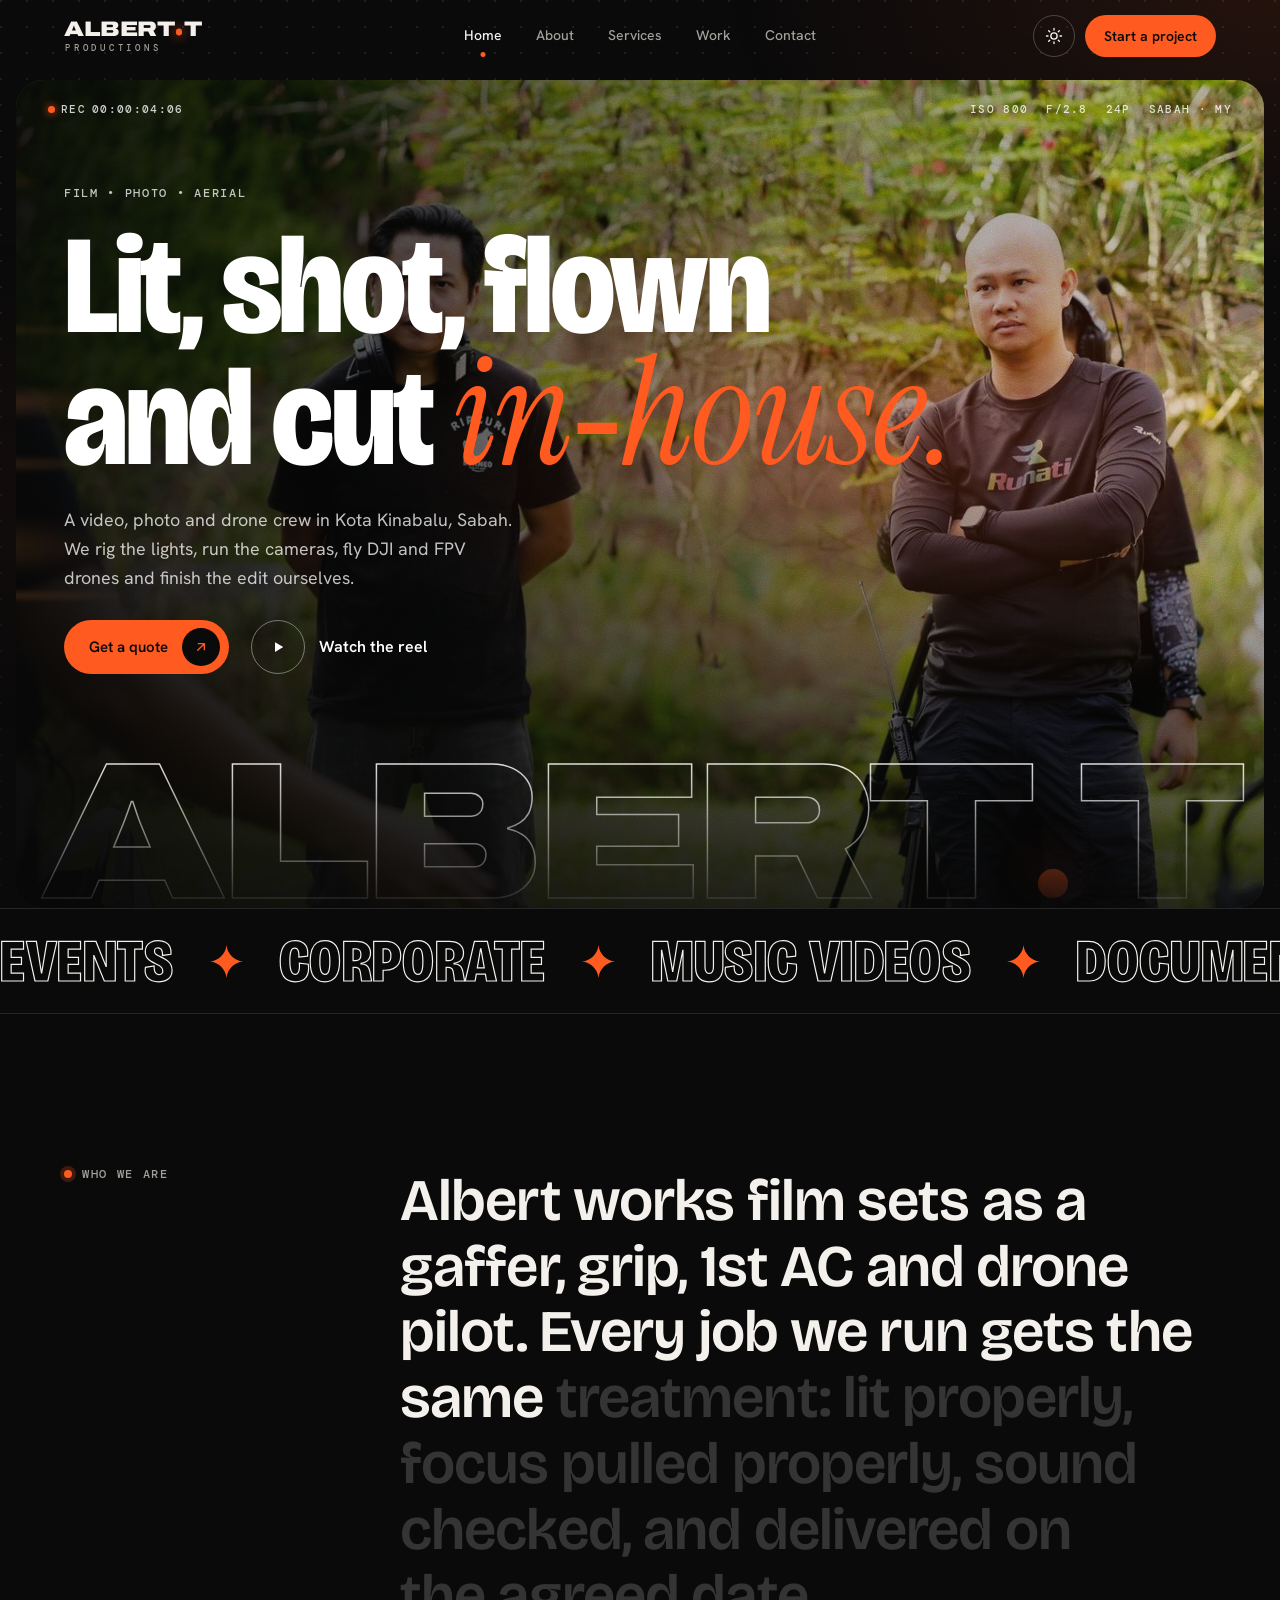
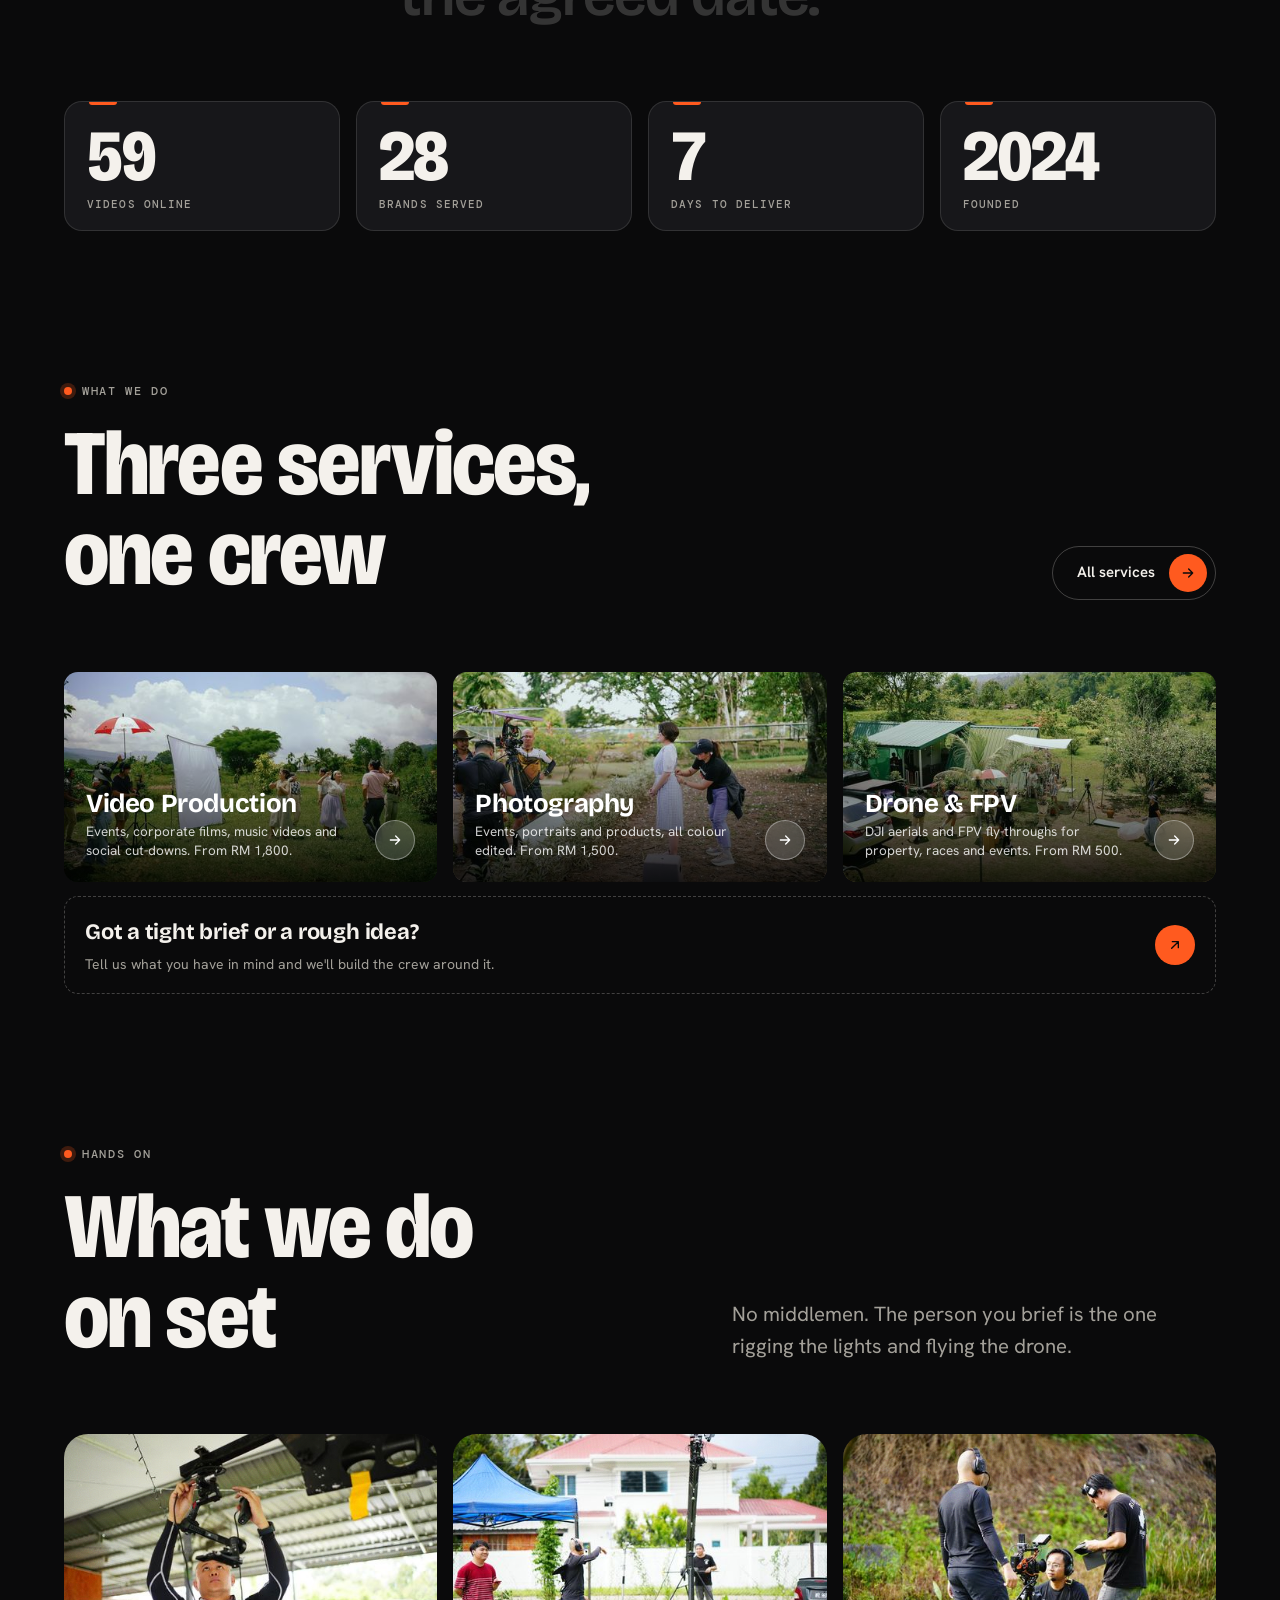
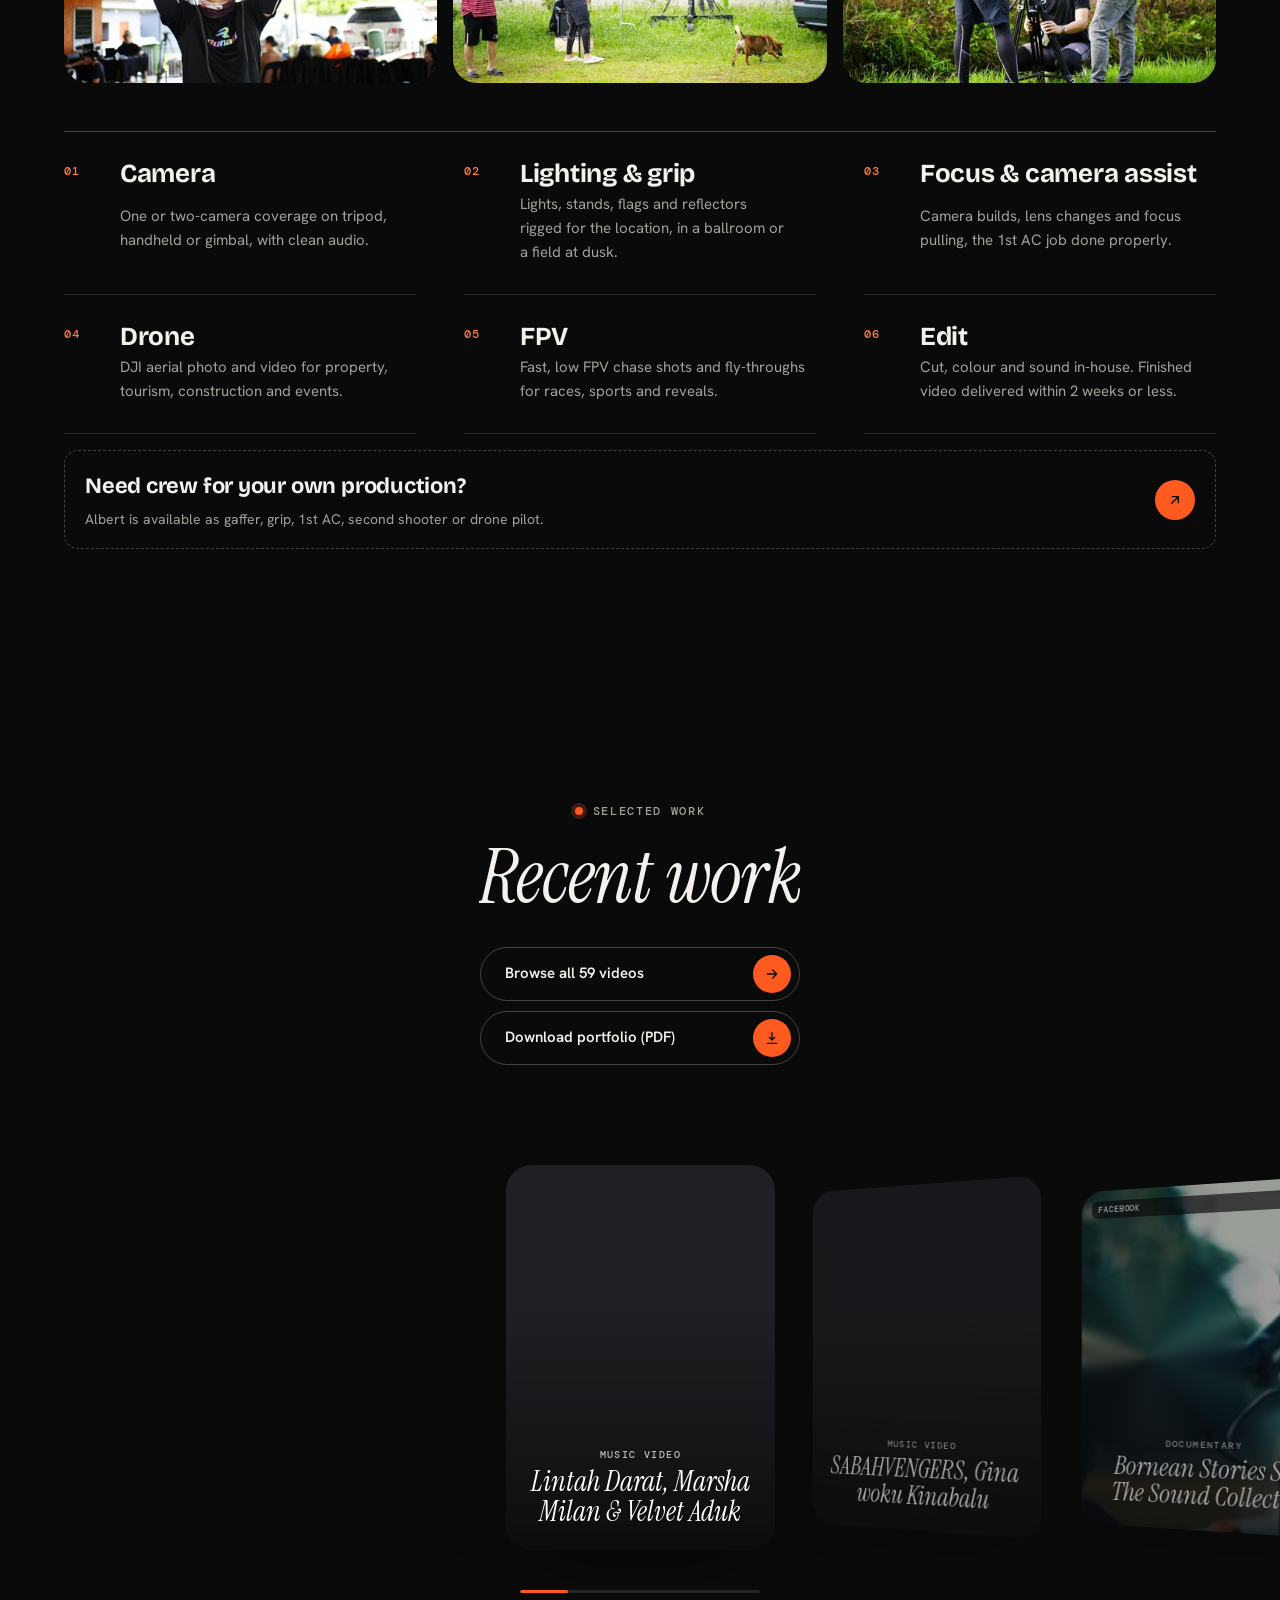
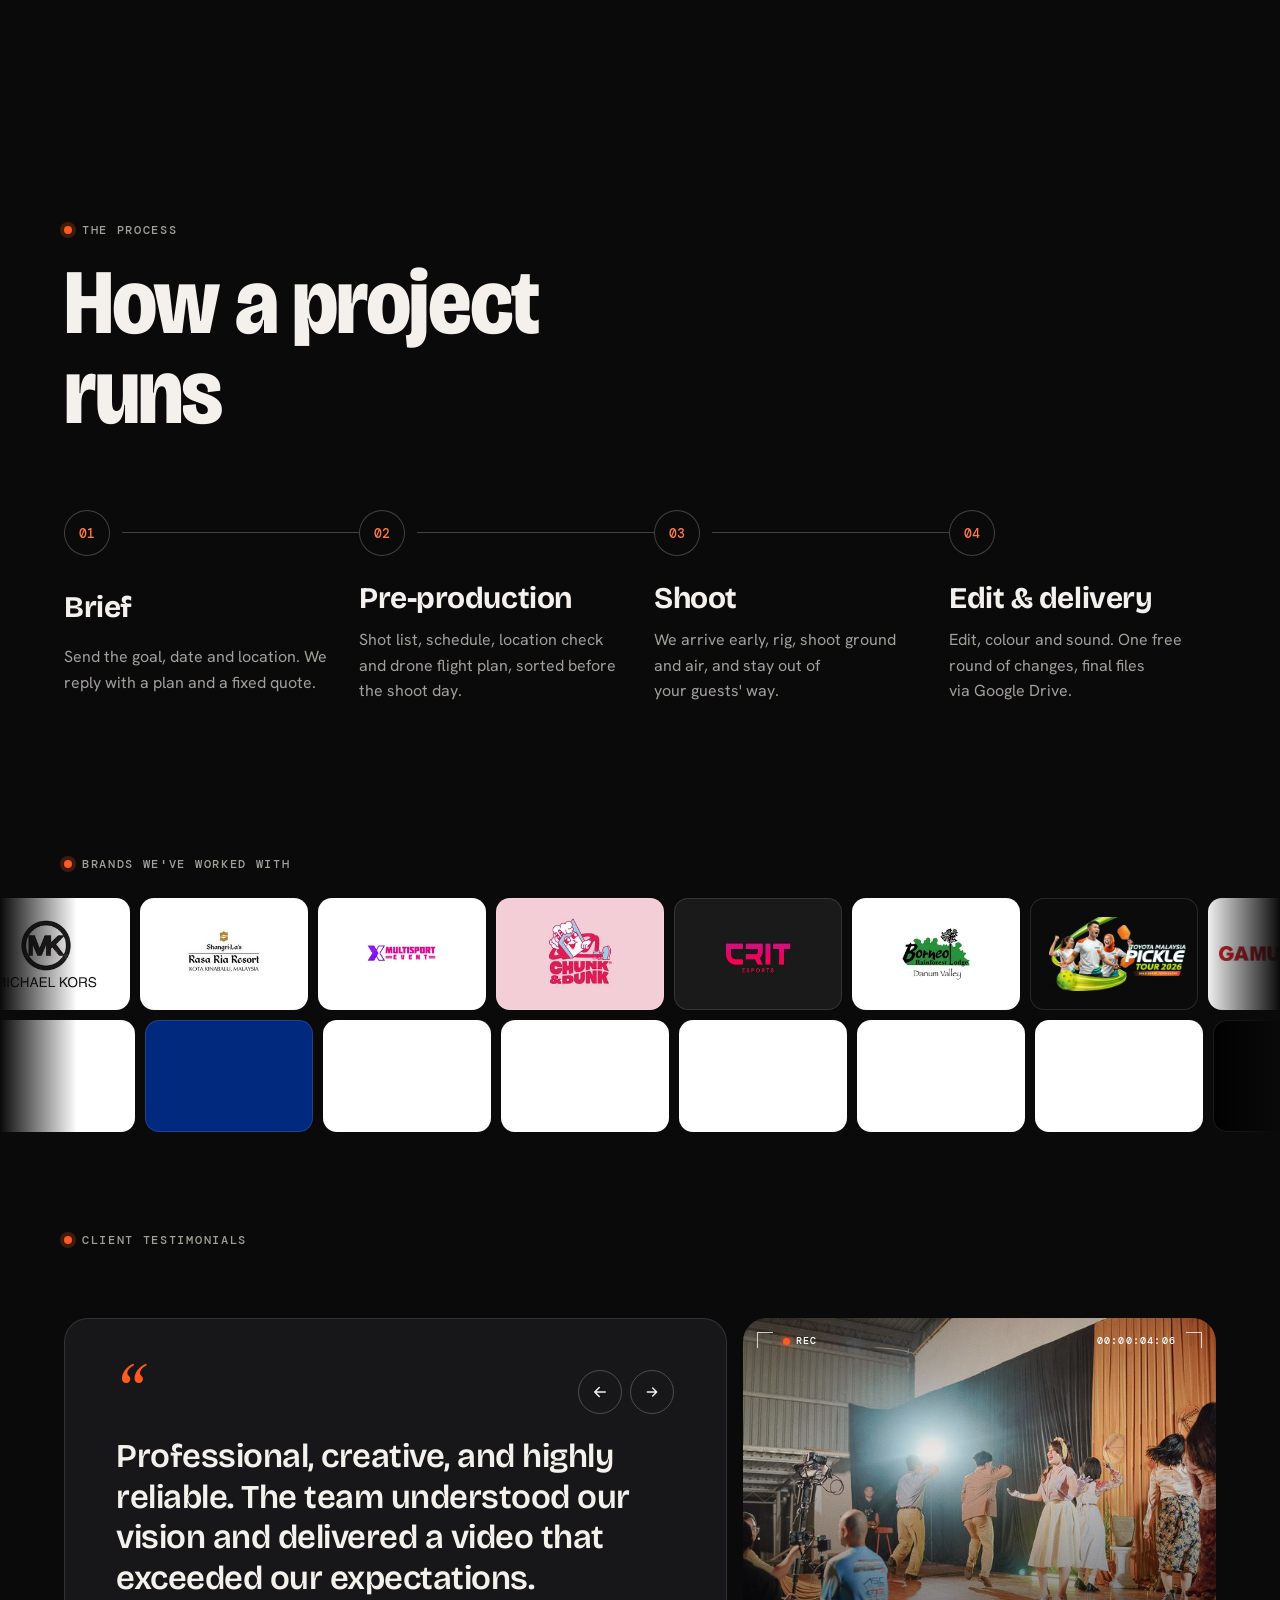
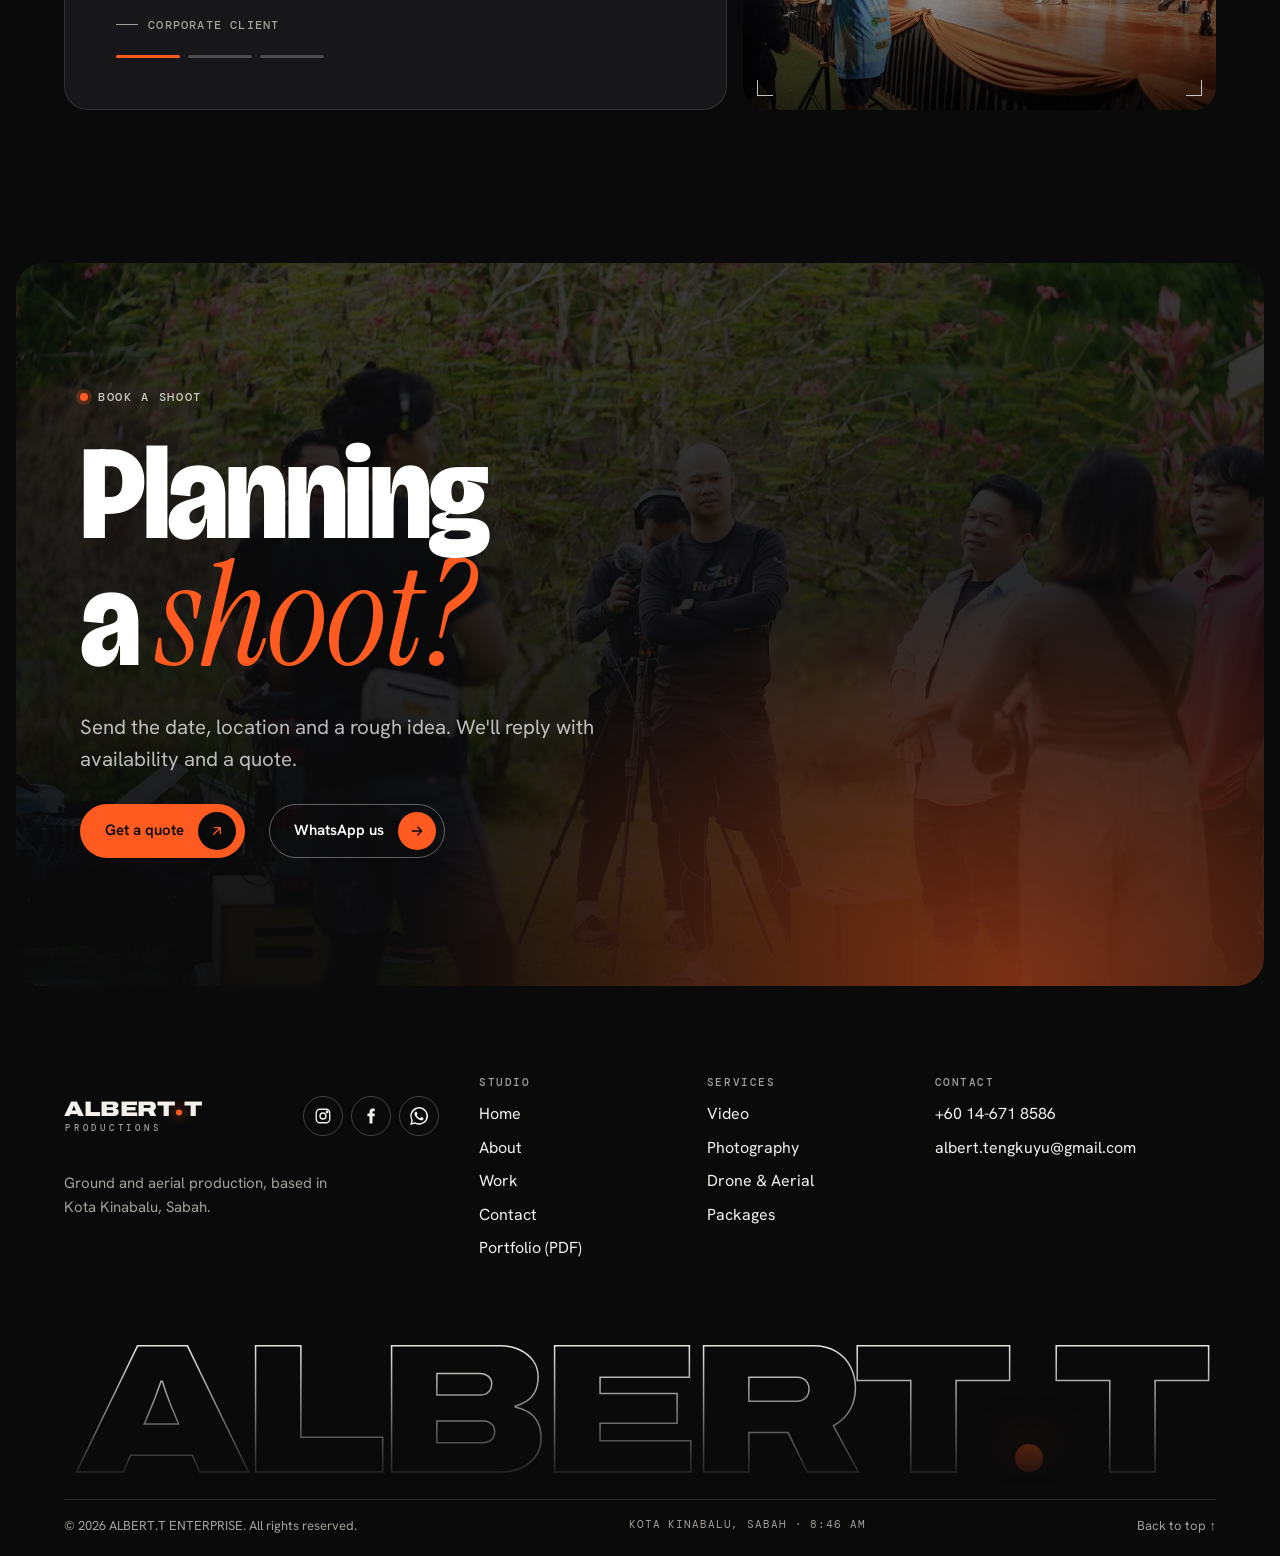
==== commit 6abc4726: "Point structured data at the new portrait file Co-Authored-By: Claude Sonnet 5.5 <noreply@anthropic." ====
--- a/index.html
+++ b/index.html
@@ -9,11 +9,11 @@
 <meta property="og:type" content="website">
 <meta property="og:title" content="ALBERT.T Productions | Video, Photo, Drone & FPV in Kota Kinabalu, Sabah">
 <meta property="og:description" content="Video, photography, drone and FPV crew in Kota Kinabalu, Sabah. Events, corporate films, music videos, documentaries and real estate, lit, shot, flown and edited in-house.">
-<meta property="og:image" content="https://alberttproductions.com/assets/img/photos/hero-1200.jpg?v=1794884251">
+<meta property="og:image" content="https://alberttproductions.com/assets/img/photos/hero-1200.jpg?v=1794884273">
 <meta name="twitter:card" content="summary_large_image">
 <meta name="twitter:title" content="ALBERT.T Productions | Video, Photo, Drone & FPV in Kota Kinabalu, Sabah">
 <meta name="twitter:description" content="Video, photography, drone and FPV crew in Kota Kinabalu, Sabah. Events, corporate films, music videos, documentaries and real estate, lit, shot, flown and edited in-house.">
-<meta name="twitter:image" content="https://alberttproductions.com/assets/img/photos/hero-1200.jpg?v=1794884251">
+<meta name="twitter:image" content="https://alberttproductions.com/assets/img/photos/hero-1200.jpg?v=1794884273">
 <meta property="og:site_name" content="ALBERT.T Productions">
 <meta property="og:locale" content="en_MY">
 <meta property="og:url" content="https://alberttproductions.com/">
@@ -27,9 +27,9 @@
 <link rel="preload" href="assets/fonts/bricolage.woff2" as="font" type="font/woff2" crossorigin>
 <link rel="preload" href="assets/fonts/hanken.woff2" as="font" type="font/woff2" crossorigin>
 <link rel="preconnect" href="https://i.ytimg.com">
-<link rel="stylesheet" href="assets/css/style.css?v=1794884251">
+<link rel="stylesheet" href="assets/css/style.css?v=1794884273">
 <script>(function(){var t;try{t=localStorage.getItem("albertt-theme")}catch(e){}document.documentElement.dataset.theme=t||"dark"})();</script>
-<link rel="preload" as="image" href="assets/img/photos/hero-1800.jpg?v=1794884251"><script type="application/ld+json">{"@context":"https://schema.org","@graph":[{"@type":["LocalBusiness","ProfessionalService"],"@id":"https://alberttproductions.com/#business","name":"ALBERT.T Productions","alternateName":["ALBERT.T ENTERPRISE","Albert T Productions"],"legalName":"ALBERT.T ENTERPRISE","url":"https://alberttproductions.com/","logo":"https://alberttproductions.com/assets/img/favicon.svg","image":"https://alberttproductions.com/assets/img/photos/hero-1200.jpg","description":"Video production, photography, drone and FPV drone services in Kota Kinabalu, Sabah, Malaysia. Events, corporate films, music videos, documentaries, real estate and commercials, shot and edited in-house.","telephone":"+60146718586","email":"albert.tengkuyu@gmail.com","foundingDate":"2024","address":{"@type":"PostalAddress","streetAddress":"Lot C22, 1st Floor, Salut Commercial Centre (V19 Phase 4), Jalan Politeknik, KKIP","postalCode":"88460","addressLocality":"Kota Kinabalu","addressRegion":"Sabah","addressCountry":"MY"},"priceRange":"RM 600 - RM 8,500","currenciesAccepted":"MYR","paymentAccepted":"Bank transfer","areaServed":[{"@type":"AdministrativeArea","name":"Sabah"},{"@type":"Country","name":"Malaysia"}],"founder":{"@type":"Person","@id":"https://alberttproductions.com/about#albert","name":"Albert Tengkuyu","jobTitle":"Owner and creative director","image":"https://alberttproductions.com/assets/img/photos/albert-portrait-clean.jpg"},"knowsAbout":["Video production","Event videography","Corporate video","Music video production","Photography","Drone videography","FPV drone cinematography","Real estate video"],"makesOffer":[{"@type":"Offer","itemOffered":{"@type":"Service","name":"Video production"}},{"@type":"Offer","itemOffered":{"@type":"Service","name":"Photography"}},{"@type":"Offer","itemOffered":{"@type":"Service","name":"Drone and FPV aerial services"}}]},{"@type":"WebSite","@id":"https://alberttproductions.com/#website","url":"https://alberttproductions.com/","name":"ALBERT.T Productions","inLanguage":"en-MY","publisher":{"@id":"https://alberttproductions.com/#business"}}]}</script>
+<link rel="preload" as="image" href="assets/img/photos/hero-1800.jpg?v=1794884273"><script type="application/ld+json">{"@context":"https://schema.org","@graph":[{"@type":["LocalBusiness","ProfessionalService"],"@id":"https://alberttproductions.com/#business","name":"ALBERT.T Productions","alternateName":["ALBERT.T ENTERPRISE","Albert T Productions"],"legalName":"ALBERT.T ENTERPRISE","url":"https://alberttproductions.com/","logo":"https://alberttproductions.com/assets/img/favicon.svg","image":"https://alberttproductions.com/assets/img/photos/hero-1200.jpg","description":"Video production, photography, drone and FPV drone services in Kota Kinabalu, Sabah, Malaysia. Events, corporate films, music videos, documentaries, real estate and commercials, shot and edited in-house.","telephone":"+60146718586","email":"albert.tengkuyu@gmail.com","foundingDate":"2024","address":{"@type":"PostalAddress","streetAddress":"Lot C22, 1st Floor, Salut Commercial Centre (V19 Phase 4), Jalan Politeknik, KKIP","postalCode":"88460","addressLocality":"Kota Kinabalu","addressRegion":"Sabah","addressCountry":"MY"},"priceRange":"RM 600 - RM 8,500","currenciesAccepted":"MYR","paymentAccepted":"Bank transfer","areaServed":[{"@type":"AdministrativeArea","name":"Sabah"},{"@type":"Country","name":"Malaysia"}],"founder":{"@type":"Person","@id":"https://alberttproductions.com/about#albert","name":"Albert Tengkuyu","jobTitle":"Owner and creative director","image":"https://alberttproductions.com/assets/img/photos/albert-portrait-clean.jpg"},"knowsAbout":["Video production","Event videography","Corporate video","Music video production","Photography","Drone videography","FPV drone cinematography","Real estate video"],"makesOffer":[{"@type":"Offer","itemOffered":{"@type":"Service","name":"Video production"}},{"@type":"Offer","itemOffered":{"@type":"Service","name":"Photography"}},{"@type":"Offer","itemOffered":{"@type":"Service","name":"Drone and FPV aerial services"}}]},{"@type":"WebSite","@id":"https://alberttproductions.com/#website","url":"https://alberttproductions.com/","name":"ALBERT.T Productions","inLanguage":"en-MY","publisher":{"@id":"https://alberttproductions.com/#business"}}]}</script>
 </head>
 <body>
 <a class="skip" href="#main">Skip to content</a>
@@ -65,7 +65,7 @@
 <section class="hero" aria-label="Introduction">
   <div class="hero__stage">
     <div class="hero__media">
-      <img src="assets/img/photos/hero-1800.jpg?v=1794884251" srcset="assets/img/photos/hero-480.jpg?v=1794884251 480w, assets/img/photos/hero-800.jpg?v=1794884251 800w, assets/img/photos/hero-1200.jpg?v=1794884251 1200w, assets/img/photos/hero-1800.jpg?v=1794884251 1800w" sizes="100vw" alt="Albert Tengkuyu with his arms folded, watching a take on a garden set with the crew" fetchpriority="high">
+      <img src="assets/img/photos/hero-1800.jpg?v=1794884273" srcset="assets/img/photos/hero-480.jpg?v=1794884273 480w, assets/img/photos/hero-800.jpg?v=1794884273 800w, assets/img/photos/hero-1200.jpg?v=1794884273 1200w, assets/img/photos/hero-1800.jpg?v=1794884273 1800w" sizes="100vw" alt="Albert Tengkuyu with his arms folded, watching a take on a garden set with the crew" fetchpriority="high">
     </div>
     <div class="streaks" aria-hidden="true">
       <span class="streak" style="--y:38%;--h:14px;--d:3.4s;--b:8px"></span>
@@ -151,15 +151,15 @@
     </div>
     <div class="cards" data-stagger>
       <a class="card" href="services#video" data-tilt data-reveal data-cursor="View">
-        <img src="assets/img/photos/field-1200.jpg?v=1794884251" srcset="assets/img/photos/field-480.jpg?v=1794884251 480w, assets/img/photos/field-800.jpg?v=1794884251 800w, assets/img/photos/field-1200.jpg?v=1794884251 1200w, assets/img/photos/field-1800.jpg?v=1794884251 1800w" sizes="(min-width:960px) 33vw, (min-width:640px) 50vw, 100vw" alt="Crew filming dancers in a field with a camera, umbrella and diffusion frame" loading="lazy" decoding="async">
+        <img src="assets/img/photos/field-1200.jpg?v=1794884273" srcset="assets/img/photos/field-480.jpg?v=1794884273 480w, assets/img/photos/field-800.jpg?v=1794884273 800w, assets/img/photos/field-1200.jpg?v=1794884273 1200w, assets/img/photos/field-1800.jpg?v=1794884273 1800w" sizes="(min-width:960px) 33vw, (min-width:640px) 50vw, 100vw" alt="Crew filming dancers in a field with a camera, umbrella and diffusion frame" loading="lazy" decoding="async">
         <div class="card__body"><h3 class="card__title">Video Production</h3><span class="card__go"><svg width="16" height="16" viewBox="0 0 24 24" fill="none" stroke="currentColor" stroke-width="2" stroke-linecap="round" stroke-linejoin="round" aria-hidden="true"><path d="M5 12h14M13 6l6 6-6 6"/></svg></span><p class="card__text">Events, corporate films, music videos and social cut-downs. From RM 1,800.</p></div>
       </a>
       <a class="card" href="services#photo" data-tilt data-reveal data-cursor="View">
-        <img src="assets/img/photos/crewcam-1200.jpg?v=1794884251" srcset="assets/img/photos/crewcam-480.jpg?v=1794884251 480w, assets/img/photos/crewcam-800.jpg?v=1794884251 800w, assets/img/photos/crewcam-1200.jpg?v=1794884251 1200w, assets/img/photos/crewcam-1800.jpg?v=1794884251 1800w" sizes="(min-width:960px) 33vw, (min-width:640px) 50vw, 100vw" alt="Camera crew preparing a shot while a stylist adjusts the talent" loading="lazy" decoding="async">
+        <img src="assets/img/photos/crewcam-1200.jpg?v=1794884273" srcset="assets/img/photos/crewcam-480.jpg?v=1794884273 480w, assets/img/photos/crewcam-800.jpg?v=1794884273 800w, assets/img/photos/crewcam-1200.jpg?v=1794884273 1200w, assets/img/photos/crewcam-1800.jpg?v=1794884273 1800w" sizes="(min-width:960px) 33vw, (min-width:640px) 50vw, 100vw" alt="Camera crew preparing a shot while a stylist adjusts the talent" loading="lazy" decoding="async">
         <div class="card__body"><h3 class="card__title">Photography</h3><span class="card__go"><svg width="16" height="16" viewBox="0 0 24 24" fill="none" stroke="currentColor" stroke-width="2" stroke-linecap="round" stroke-linejoin="round" aria-hidden="true"><path d="M5 12h14M13 6l6 6-6 6"/></svg></span><p class="card__text">Events, portraits and products, all colour edited. From RM 1,500.</p></div>
       </a>
       <a class="card" href="services#drone" data-tilt data-reveal data-cursor="View">
-        <img src="assets/img/photos/top-1200.jpg?v=1794884251" srcset="assets/img/photos/top-480.jpg?v=1794884251 480w, assets/img/photos/top-800.jpg?v=1794884251 800w, assets/img/photos/top-1200.jpg?v=1794884251 1200w, assets/img/photos/top-1800.jpg?v=1794884251 1800w" sizes="(min-width:960px) 33vw, 100vw" alt="High view of a film set in a garden with crew and equipment" loading="lazy" decoding="async">
+        <img src="assets/img/photos/top-1200.jpg?v=1794884273" srcset="assets/img/photos/top-480.jpg?v=1794884273 480w, assets/img/photos/top-800.jpg?v=1794884273 800w, assets/img/photos/top-1200.jpg?v=1794884273 1200w, assets/img/photos/top-1800.jpg?v=1794884273 1800w" sizes="(min-width:960px) 33vw, 100vw" alt="High view of a film set in a garden with crew and equipment" loading="lazy" decoding="async">
         <div class="card__body"><h3 class="card__title">Drone &amp; FPV</h3><span class="card__go"><svg width="16" height="16" viewBox="0 0 24 24" fill="none" stroke="currentColor" stroke-width="2" stroke-linecap="round" stroke-linejoin="round" aria-hidden="true"><path d="M5 12h14M13 6l6 6-6 6"/></svg></span><p class="card__text">DJI aerials and FPV fly-throughs for property, races and events. From RM 500.</p></div>
       </a>
     </div>
@@ -181,9 +181,9 @@
       </div>
     </div>
     <div class="trio trio--kit" data-stagger>
-      <div class="frame hover-zoom" data-reveal><img src="assets/img/photos/rigup-1200.jpg?v=1794884251" srcset="assets/img/photos/rigup-480.jpg?v=1794884251 480w, assets/img/photos/rigup-800.jpg?v=1794884251 800w, assets/img/photos/rigup-1200.jpg?v=1794884251 1200w, assets/img/photos/rigup-1800.jpg?v=1794884251 1800w" sizes="(min-width:900px) 33vw, 100vw" alt="Albert rigging a gimbal camera under a roof beam" loading="lazy" decoding="async"></div>
-      <div class="frame hover-zoom" data-reveal><img src="assets/img/photos/jibdog-1200.jpg?v=1794884251" srcset="assets/img/photos/jibdog-480.jpg?v=1794884251 480w, assets/img/photos/jibdog-800.jpg?v=1794884251 800w, assets/img/photos/jibdog-1200.jpg?v=1794884251 1200w, assets/img/photos/jibdog-1800.jpg?v=1794884251 1800w" sizes="(min-width:900px) 33vw, 100vw" alt="Crew running a jib arm on a garden set" loading="lazy" decoding="async"></div>
-      <div class="frame hover-zoom" data-reveal><img src="assets/img/photos/tripod-1200.jpg?v=1794884251" srcset="assets/img/photos/tripod-480.jpg?v=1794884251 480w, assets/img/photos/tripod-800.jpg?v=1794884251 800w, assets/img/photos/tripod-1200.jpg?v=1794884251 1200w, assets/img/photos/tripod-1800.jpg?v=1794884251 1800w" sizes="(min-width:900px) 33vw, 100vw" alt="Albert and the camera team lining up a shot on a tripod" loading="lazy" decoding="async"></div>
+      <div class="frame hover-zoom" data-reveal><img src="assets/img/photos/rigup-1200.jpg?v=1794884273" srcset="assets/img/photos/rigup-480.jpg?v=1794884273 480w, assets/img/photos/rigup-800.jpg?v=1794884273 800w, assets/img/photos/rigup-1200.jpg?v=1794884273 1200w, assets/img/photos/rigup-1800.jpg?v=1794884273 1800w" sizes="(min-width:900px) 33vw, 100vw" alt="Albert rigging a gimbal camera under a roof beam" loading="lazy" decoding="async"></div>
+      <div class="frame hover-zoom" data-reveal><img src="assets/img/photos/jibdog-1200.jpg?v=1794884273" srcset="assets/img/photos/jibdog-480.jpg?v=1794884273 480w, assets/img/photos/jibdog-800.jpg?v=1794884273 800w, assets/img/photos/jibdog-1200.jpg?v=1794884273 1200w, assets/img/photos/jibdog-1800.jpg?v=1794884273 1800w" sizes="(min-width:900px) 33vw, 100vw" alt="Crew running a jib arm on a garden set" loading="lazy" decoding="async"></div>
+      <div class="frame hover-zoom" data-reveal><img src="assets/img/photos/tripod-1200.jpg?v=1794884273" srcset="assets/img/photos/tripod-480.jpg?v=1794884273 480w, assets/img/photos/tripod-800.jpg?v=1794884273 800w, assets/img/photos/tripod-1200.jpg?v=1794884273 1200w, assets/img/photos/tripod-1800.jpg?v=1794884273 1800w" sizes="(min-width:900px) 33vw, 100vw" alt="Albert and the camera team lining up a shot on a tripod" loading="lazy" decoding="async"></div>
     </div>
     <div class="kit" data-stagger>
       <article class="kit__i" data-reveal><span class="kit__n">01</span><h3 class="h3">Camera</h3><p class="muted">One or two-camera coverage on tripod, handheld or gimbal, with clean audio.</p></article>
@@ -258,7 +258,7 @@
         </div>
       </div>
       <div class="quotes__media" data-reveal="clip">
-        <div class="frame frame--shade"><img src="assets/img/photos/stage-1200.jpg?v=1794884251" srcset="assets/img/photos/stage-480.jpg?v=1794884251 480w, assets/img/photos/stage-800.jpg?v=1794884251 800w, assets/img/photos/stage-1200.jpg?v=1794884251 1200w, assets/img/photos/stage-1800.jpg?v=1794884251 1800w" sizes="(min-width:900px) 40vw, 100vw" alt="Crew filming dancers on a stage under a film light" loading="lazy" decoding="async"><div class="hud" aria-hidden="true"><i></i><i></i><i></i><i></i><span class="hud__rec">Rec</span><span class="hud__tc" data-timecode>00:00:00:00</span></div></div>
+        <div class="frame frame--shade"><img src="assets/img/photos/stage-1200.jpg?v=1794884273" srcset="assets/img/photos/stage-480.jpg?v=1794884273 480w, assets/img/photos/stage-800.jpg?v=1794884273 800w, assets/img/photos/stage-1200.jpg?v=1794884273 1200w, assets/img/photos/stage-1800.jpg?v=1794884273 1800w" sizes="(min-width:900px) 40vw, 100vw" alt="Crew filming dancers on a stage under a film light" loading="lazy" decoding="async"><div class="hud" aria-hidden="true"><i></i><i></i><i></i><i></i><span class="hud__rec">Rec</span><span class="hud__tc" data-timecode>00:00:00:00</span></div></div>
       </div>
     </div>
   </div>
@@ -266,7 +266,7 @@
 
 <!-- ============ CTA ============ -->
 <section class="cta" aria-labelledby="cta-h">
-  <img src="assets/img/photos/garden-1200.jpg?v=1794884251" srcset="assets/img/photos/garden-480.jpg?v=1794884251 480w, assets/img/photos/garden-800.jpg?v=1794884251 800w, assets/img/photos/garden-1200.jpg?v=1794884251 1200w, assets/img/photos/garden-1800.jpg?v=1794884251 1800w" sizes="100vw" alt="Albert with his arms folded, watching a take with the crew" loading="lazy" decoding="async">
+  <img src="assets/img/photos/garden-1200.jpg?v=1794884273" srcset="assets/img/photos/garden-480.jpg?v=1794884273 480w, assets/img/photos/garden-800.jpg?v=1794884273 800w, assets/img/photos/garden-1200.jpg?v=1794884273 1200w, assets/img/photos/garden-1800.jpg?v=1794884273 1800w" sizes="100vw" alt="Albert with his arms folded, watching a take with the crew" loading="lazy" decoding="async">
   <div class="wrap cta__inner">
     <span class="eyebrow" style="color:rgba(255,255,255,.75)">Book a shoot</span>
     <h2 class="display cta__title" id="cta-h" data-split><span class="line">Planning</span><span class="line">a&nbsp;<em>shoot?</em></span></h2>
@@ -320,6 +320,6 @@
   <div class="modal__bg"></div>
   <div class="modal__box"><button class="modal__close" type="button" aria-label="Close video"><svg width="18" height="18" viewBox="0 0 24 24" fill="none" stroke="currentColor" stroke-width="2" stroke-linecap="round" aria-hidden="true"><path d="M6 6l12 12M18 6L6 18"/></svg></button><div class="modal__slot"></div><div class="modal__cap"><strong></strong><span></span><a class="modal__alt" target="_blank" rel="noopener" hidden>Video not playing? Open in Google Drive</a></div></div>
 </div>
-<script src="assets/js/main.js?v=1794884251" defer></script>
+<script src="assets/js/main.js?v=1794884273" defer></script>
 </body>
 </html>
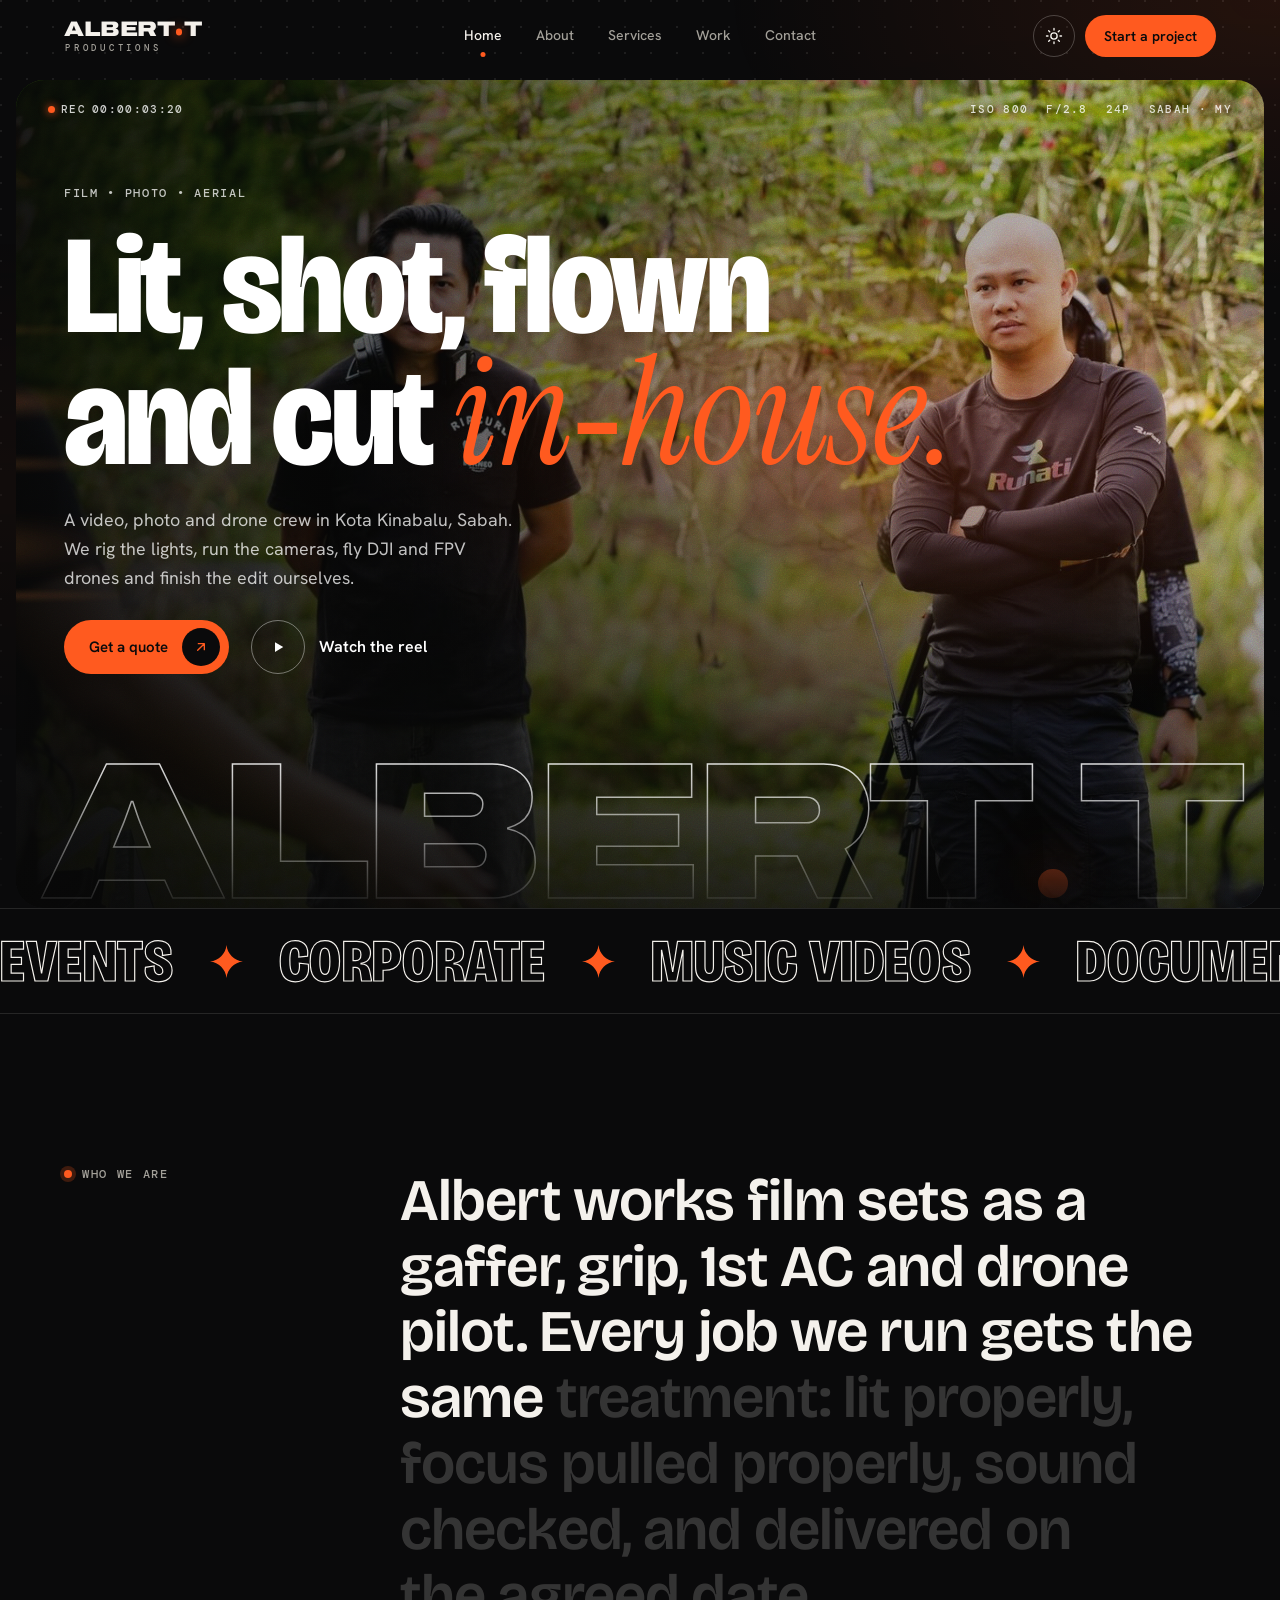
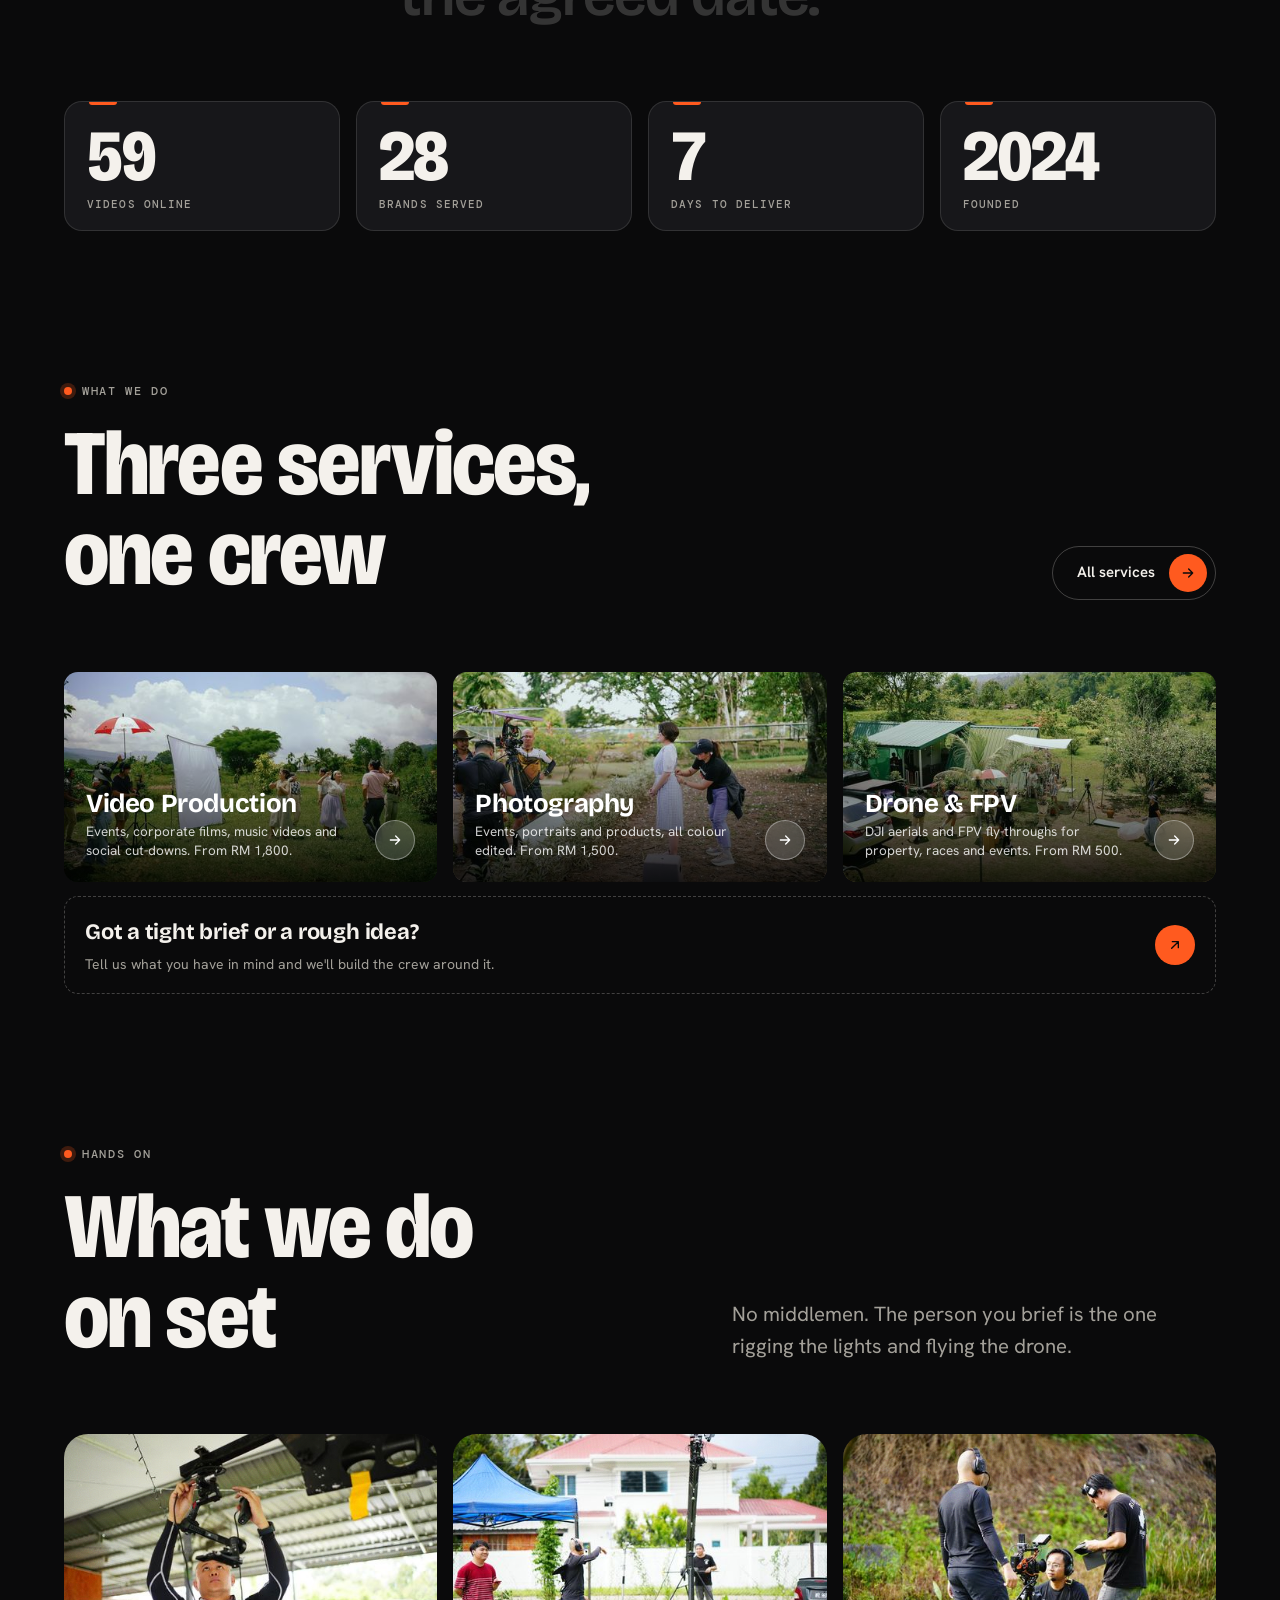
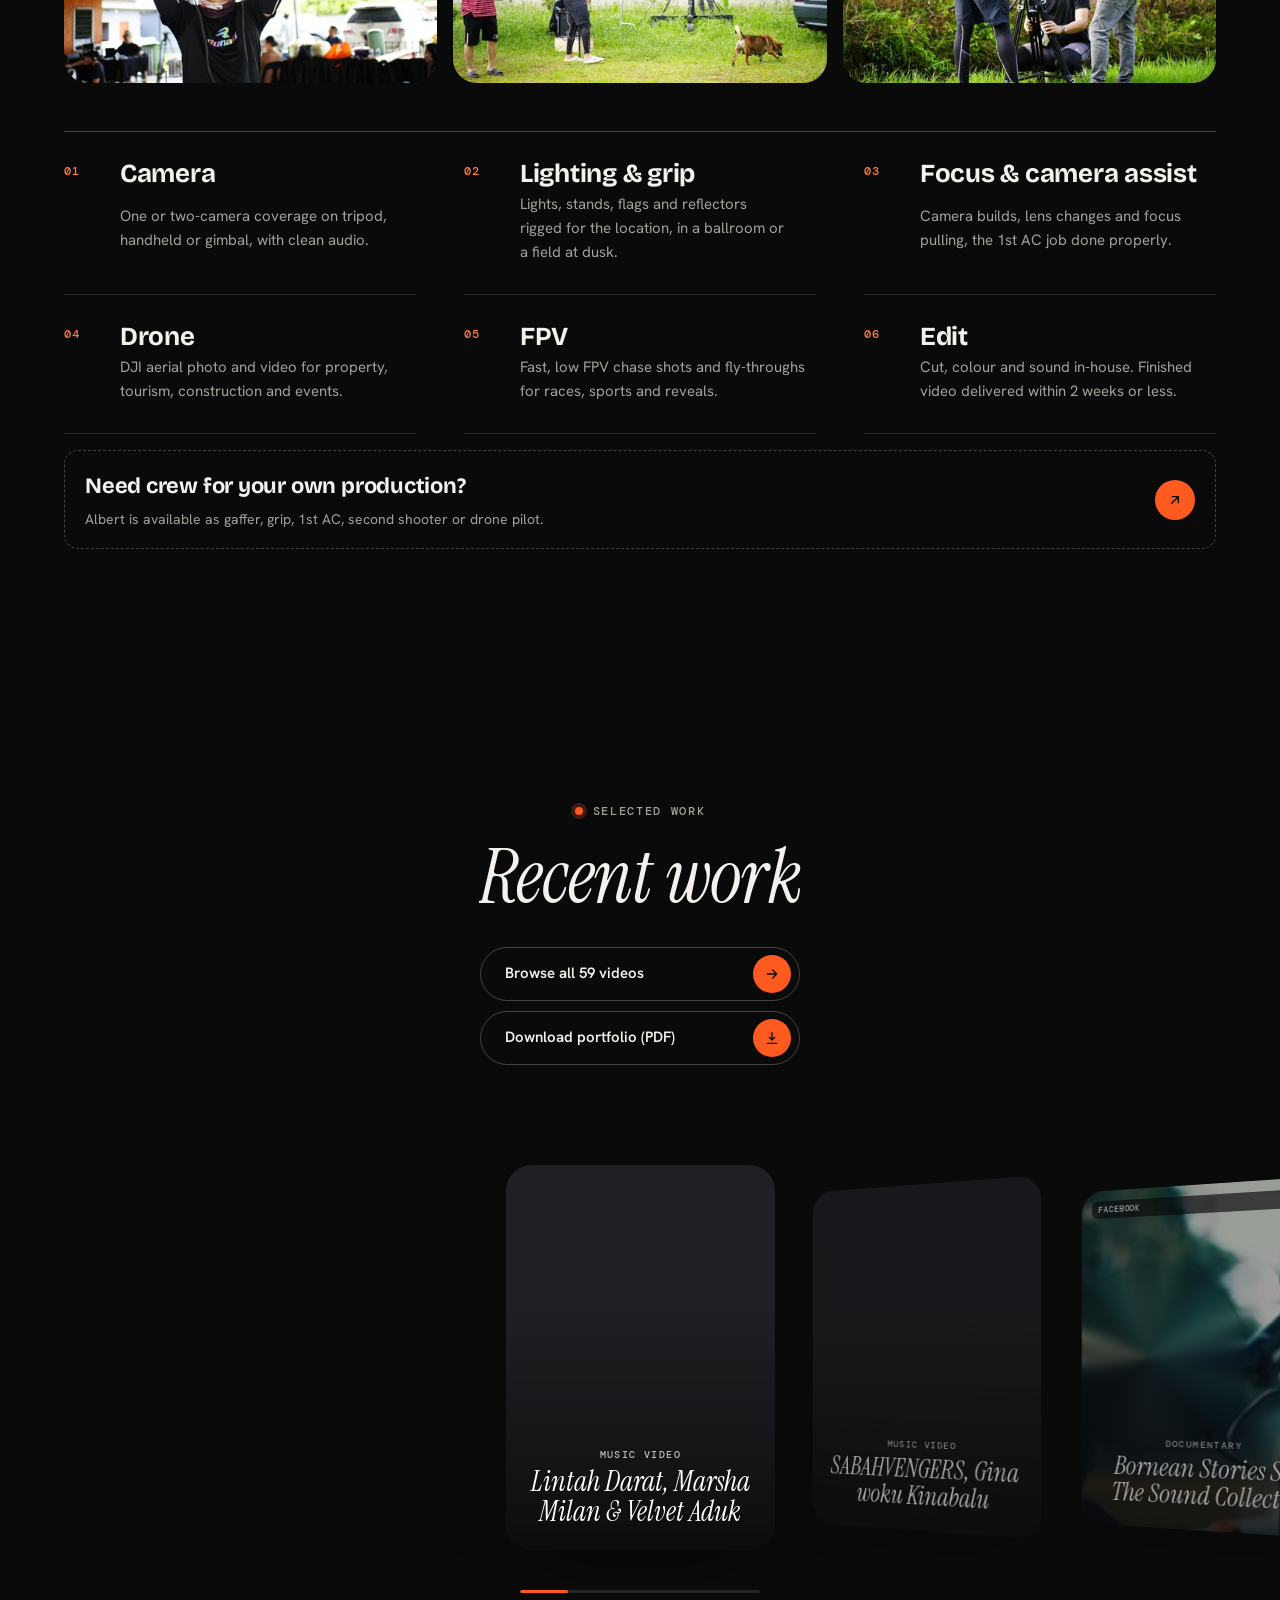
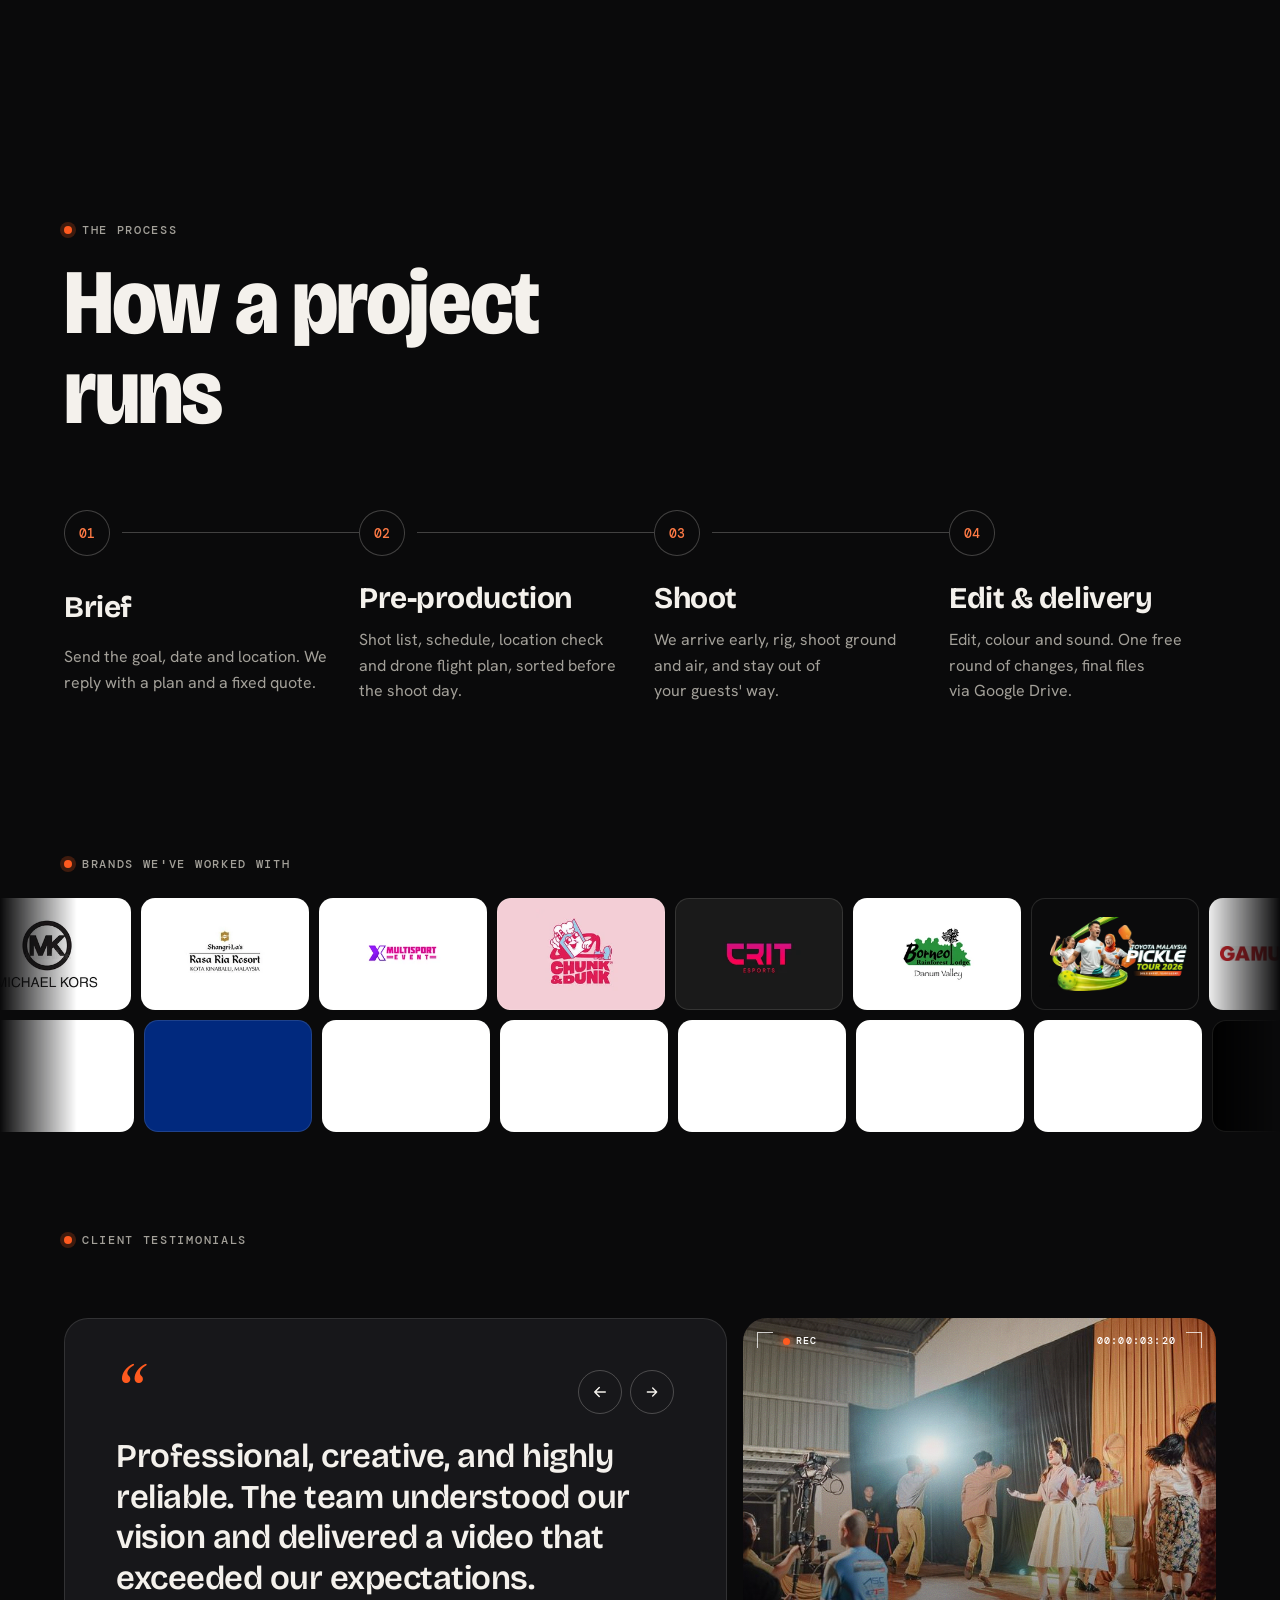
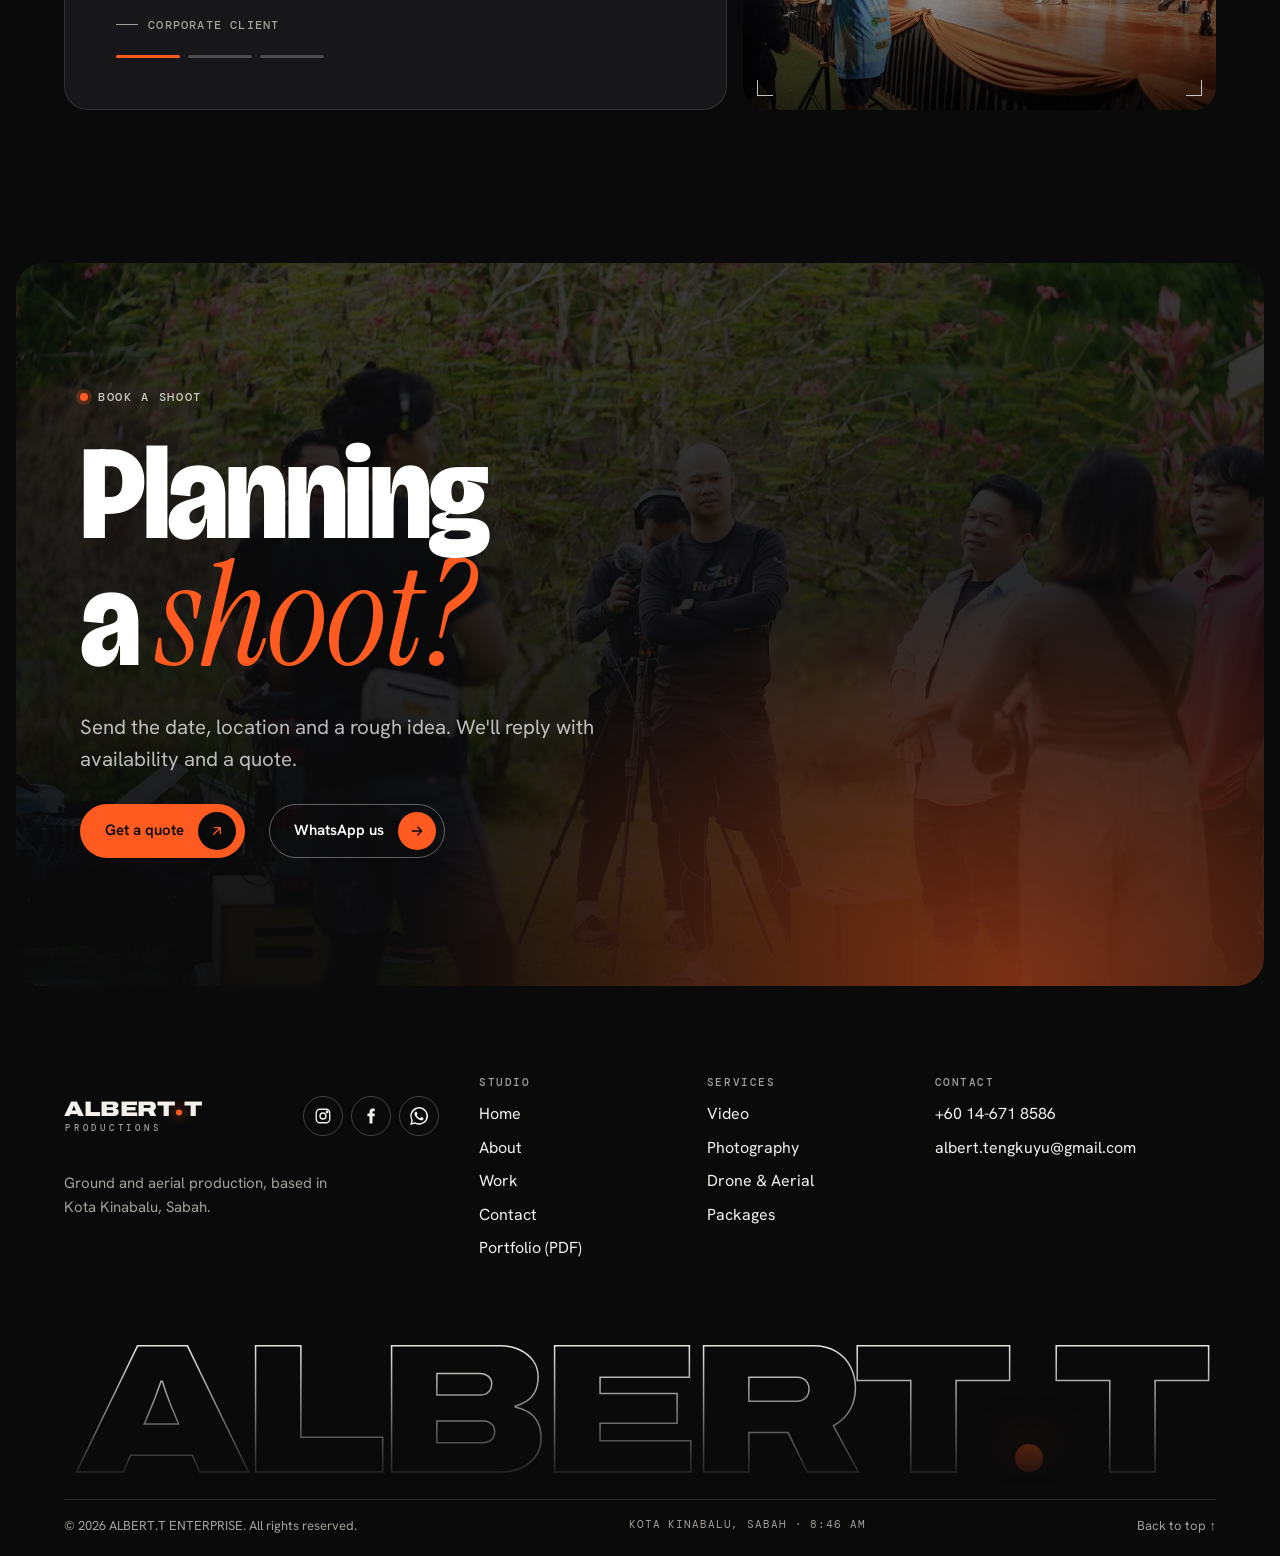
==== commit d73e5ef7: "About: redesign vision section with value cards and logo company card Co-Authored-By: Claude Sonnet " ====
--- a/index.html
+++ b/index.html
@@ -9,11 +9,11 @@
 <meta property="og:type" content="website">
 <meta property="og:title" content="ALBERT.T Productions | Video, Photo, Drone & FPV in Kota Kinabalu, Sabah">
 <meta property="og:description" content="Video, photography, drone and FPV crew in Kota Kinabalu, Sabah. Events, corporate films, music videos, documentaries and real estate, lit, shot, flown and edited in-house.">
-<meta property="og:image" content="https://alberttproductions.com/assets/img/photos/hero-1200.jpg?v=1794884273">
+<meta property="og:image" content="https://alberttproductions.com/assets/img/photos/hero-1200.jpg?v=1794884348">
 <meta name="twitter:card" content="summary_large_image">
 <meta name="twitter:title" content="ALBERT.T Productions | Video, Photo, Drone & FPV in Kota Kinabalu, Sabah">
 <meta name="twitter:description" content="Video, photography, drone and FPV crew in Kota Kinabalu, Sabah. Events, corporate films, music videos, documentaries and real estate, lit, shot, flown and edited in-house.">
-<meta name="twitter:image" content="https://alberttproductions.com/assets/img/photos/hero-1200.jpg?v=1794884273">
+<meta name="twitter:image" content="https://alberttproductions.com/assets/img/photos/hero-1200.jpg?v=1794884348">
 <meta property="og:site_name" content="ALBERT.T Productions">
 <meta property="og:locale" content="en_MY">
 <meta property="og:url" content="https://alberttproductions.com/">
@@ -27,9 +27,9 @@
 <link rel="preload" href="assets/fonts/bricolage.woff2" as="font" type="font/woff2" crossorigin>
 <link rel="preload" href="assets/fonts/hanken.woff2" as="font" type="font/woff2" crossorigin>
 <link rel="preconnect" href="https://i.ytimg.com">
-<link rel="stylesheet" href="assets/css/style.css?v=1794884273">
+<link rel="stylesheet" href="assets/css/style.css?v=1794884348">
 <script>(function(){var t;try{t=localStorage.getItem("albertt-theme")}catch(e){}document.documentElement.dataset.theme=t||"dark"})();</script>
-<link rel="preload" as="image" href="assets/img/photos/hero-1800.jpg?v=1794884273"><script type="application/ld+json">{"@context":"https://schema.org","@graph":[{"@type":["LocalBusiness","ProfessionalService"],"@id":"https://alberttproductions.com/#business","name":"ALBERT.T Productions","alternateName":["ALBERT.T ENTERPRISE","Albert T Productions"],"legalName":"ALBERT.T ENTERPRISE","url":"https://alberttproductions.com/","logo":"https://alberttproductions.com/assets/img/favicon.svg","image":"https://alberttproductions.com/assets/img/photos/hero-1200.jpg","description":"Video production, photography, drone and FPV drone services in Kota Kinabalu, Sabah, Malaysia. Events, corporate films, music videos, documentaries, real estate and commercials, shot and edited in-house.","telephone":"+60146718586","email":"albert.tengkuyu@gmail.com","foundingDate":"2024","address":{"@type":"PostalAddress","streetAddress":"Lot C22, 1st Floor, Salut Commercial Centre (V19 Phase 4), Jalan Politeknik, KKIP","postalCode":"88460","addressLocality":"Kota Kinabalu","addressRegion":"Sabah","addressCountry":"MY"},"priceRange":"RM 600 - RM 8,500","currenciesAccepted":"MYR","paymentAccepted":"Bank transfer","areaServed":[{"@type":"AdministrativeArea","name":"Sabah"},{"@type":"Country","name":"Malaysia"}],"founder":{"@type":"Person","@id":"https://alberttproductions.com/about#albert","name":"Albert Tengkuyu","jobTitle":"Owner and creative director","image":"https://alberttproductions.com/assets/img/photos/albert-portrait-clean.jpg"},"knowsAbout":["Video production","Event videography","Corporate video","Music video production","Photography","Drone videography","FPV drone cinematography","Real estate video"],"makesOffer":[{"@type":"Offer","itemOffered":{"@type":"Service","name":"Video production"}},{"@type":"Offer","itemOffered":{"@type":"Service","name":"Photography"}},{"@type":"Offer","itemOffered":{"@type":"Service","name":"Drone and FPV aerial services"}}]},{"@type":"WebSite","@id":"https://alberttproductions.com/#website","url":"https://alberttproductions.com/","name":"ALBERT.T Productions","inLanguage":"en-MY","publisher":{"@id":"https://alberttproductions.com/#business"}}]}</script>
+<link rel="preload" as="image" href="assets/img/photos/hero-1800.jpg?v=1794884348"><script type="application/ld+json">{"@context":"https://schema.org","@graph":[{"@type":["LocalBusiness","ProfessionalService"],"@id":"https://alberttproductions.com/#business","name":"ALBERT.T Productions","alternateName":["ALBERT.T ENTERPRISE","Albert T Productions"],"legalName":"ALBERT.T ENTERPRISE","url":"https://alberttproductions.com/","logo":"https://alberttproductions.com/assets/img/favicon.svg","image":"https://alberttproductions.com/assets/img/photos/hero-1200.jpg","description":"Video production, photography, drone and FPV drone services in Kota Kinabalu, Sabah, Malaysia. Events, corporate films, music videos, documentaries, real estate and commercials, shot and edited in-house.","telephone":"+60146718586","email":"albert.tengkuyu@gmail.com","foundingDate":"2024","address":{"@type":"PostalAddress","streetAddress":"Lot C22, 1st Floor, Salut Commercial Centre (V19 Phase 4), Jalan Politeknik, KKIP","postalCode":"88460","addressLocality":"Kota Kinabalu","addressRegion":"Sabah","addressCountry":"MY"},"priceRange":"RM 600 - RM 8,500","currenciesAccepted":"MYR","paymentAccepted":"Bank transfer","areaServed":[{"@type":"AdministrativeArea","name":"Sabah"},{"@type":"Country","name":"Malaysia"}],"founder":{"@type":"Person","@id":"https://alberttproductions.com/about#albert","name":"Albert Tengkuyu","jobTitle":"Owner and creative director","image":"https://alberttproductions.com/assets/img/photos/albert-portrait-clean.jpg"},"knowsAbout":["Video production","Event videography","Corporate video","Music video production","Photography","Drone videography","FPV drone cinematography","Real estate video"],"makesOffer":[{"@type":"Offer","itemOffered":{"@type":"Service","name":"Video production"}},{"@type":"Offer","itemOffered":{"@type":"Service","name":"Photography"}},{"@type":"Offer","itemOffered":{"@type":"Service","name":"Drone and FPV aerial services"}}]},{"@type":"WebSite","@id":"https://alberttproductions.com/#website","url":"https://alberttproductions.com/","name":"ALBERT.T Productions","inLanguage":"en-MY","publisher":{"@id":"https://alberttproductions.com/#business"}}]}</script>
 </head>
 <body>
 <a class="skip" href="#main">Skip to content</a>
@@ -65,7 +65,7 @@
 <section class="hero" aria-label="Introduction">
   <div class="hero__stage">
     <div class="hero__media">
-      <img src="assets/img/photos/hero-1800.jpg?v=1794884273" srcset="assets/img/photos/hero-480.jpg?v=1794884273 480w, assets/img/photos/hero-800.jpg?v=1794884273 800w, assets/img/photos/hero-1200.jpg?v=1794884273 1200w, assets/img/photos/hero-1800.jpg?v=1794884273 1800w" sizes="100vw" alt="Albert Tengkuyu with his arms folded, watching a take on a garden set with the crew" fetchpriority="high">
+      <img src="assets/img/photos/hero-1800.jpg?v=1794884348" srcset="assets/img/photos/hero-480.jpg?v=1794884348 480w, assets/img/photos/hero-800.jpg?v=1794884348 800w, assets/img/photos/hero-1200.jpg?v=1794884348 1200w, assets/img/photos/hero-1800.jpg?v=1794884348 1800w" sizes="100vw" alt="Albert Tengkuyu with his arms folded, watching a take on a garden set with the crew" fetchpriority="high">
     </div>
     <div class="streaks" aria-hidden="true">
       <span class="streak" style="--y:38%;--h:14px;--d:3.4s;--b:8px"></span>
@@ -151,15 +151,15 @@
     </div>
     <div class="cards" data-stagger>
       <a class="card" href="services#video" data-tilt data-reveal data-cursor="View">
-        <img src="assets/img/photos/field-1200.jpg?v=1794884273" srcset="assets/img/photos/field-480.jpg?v=1794884273 480w, assets/img/photos/field-800.jpg?v=1794884273 800w, assets/img/photos/field-1200.jpg?v=1794884273 1200w, assets/img/photos/field-1800.jpg?v=1794884273 1800w" sizes="(min-width:960px) 33vw, (min-width:640px) 50vw, 100vw" alt="Crew filming dancers in a field with a camera, umbrella and diffusion frame" loading="lazy" decoding="async">
+        <img src="assets/img/photos/field-1200.jpg?v=1794884348" srcset="assets/img/photos/field-480.jpg?v=1794884348 480w, assets/img/photos/field-800.jpg?v=1794884348 800w, assets/img/photos/field-1200.jpg?v=1794884348 1200w, assets/img/photos/field-1800.jpg?v=1794884348 1800w" sizes="(min-width:960px) 33vw, (min-width:640px) 50vw, 100vw" alt="Crew filming dancers in a field with a camera, umbrella and diffusion frame" loading="lazy" decoding="async">
         <div class="card__body"><h3 class="card__title">Video Production</h3><span class="card__go"><svg width="16" height="16" viewBox="0 0 24 24" fill="none" stroke="currentColor" stroke-width="2" stroke-linecap="round" stroke-linejoin="round" aria-hidden="true"><path d="M5 12h14M13 6l6 6-6 6"/></svg></span><p class="card__text">Events, corporate films, music videos and social cut-downs. From RM 1,800.</p></div>
       </a>
       <a class="card" href="services#photo" data-tilt data-reveal data-cursor="View">
-        <img src="assets/img/photos/crewcam-1200.jpg?v=1794884273" srcset="assets/img/photos/crewcam-480.jpg?v=1794884273 480w, assets/img/photos/crewcam-800.jpg?v=1794884273 800w, assets/img/photos/crewcam-1200.jpg?v=1794884273 1200w, assets/img/photos/crewcam-1800.jpg?v=1794884273 1800w" sizes="(min-width:960px) 33vw, (min-width:640px) 50vw, 100vw" alt="Camera crew preparing a shot while a stylist adjusts the talent" loading="lazy" decoding="async">
+        <img src="assets/img/photos/crewcam-1200.jpg?v=1794884348" srcset="assets/img/photos/crewcam-480.jpg?v=1794884348 480w, assets/img/photos/crewcam-800.jpg?v=1794884348 800w, assets/img/photos/crewcam-1200.jpg?v=1794884348 1200w, assets/img/photos/crewcam-1800.jpg?v=1794884348 1800w" sizes="(min-width:960px) 33vw, (min-width:640px) 50vw, 100vw" alt="Camera crew preparing a shot while a stylist adjusts the talent" loading="lazy" decoding="async">
         <div class="card__body"><h3 class="card__title">Photography</h3><span class="card__go"><svg width="16" height="16" viewBox="0 0 24 24" fill="none" stroke="currentColor" stroke-width="2" stroke-linecap="round" stroke-linejoin="round" aria-hidden="true"><path d="M5 12h14M13 6l6 6-6 6"/></svg></span><p class="card__text">Events, portraits and products, all colour edited. From RM 1,500.</p></div>
       </a>
       <a class="card" href="services#drone" data-tilt data-reveal data-cursor="View">
-        <img src="assets/img/photos/top-1200.jpg?v=1794884273" srcset="assets/img/photos/top-480.jpg?v=1794884273 480w, assets/img/photos/top-800.jpg?v=1794884273 800w, assets/img/photos/top-1200.jpg?v=1794884273 1200w, assets/img/photos/top-1800.jpg?v=1794884273 1800w" sizes="(min-width:960px) 33vw, 100vw" alt="High view of a film set in a garden with crew and equipment" loading="lazy" decoding="async">
+        <img src="assets/img/photos/top-1200.jpg?v=1794884348" srcset="assets/img/photos/top-480.jpg?v=1794884348 480w, assets/img/photos/top-800.jpg?v=1794884348 800w, assets/img/photos/top-1200.jpg?v=1794884348 1200w, assets/img/photos/top-1800.jpg?v=1794884348 1800w" sizes="(min-width:960px) 33vw, 100vw" alt="High view of a film set in a garden with crew and equipment" loading="lazy" decoding="async">
         <div class="card__body"><h3 class="card__title">Drone &amp; FPV</h3><span class="card__go"><svg width="16" height="16" viewBox="0 0 24 24" fill="none" stroke="currentColor" stroke-width="2" stroke-linecap="round" stroke-linejoin="round" aria-hidden="true"><path d="M5 12h14M13 6l6 6-6 6"/></svg></span><p class="card__text">DJI aerials and FPV fly-throughs for property, races and events. From RM 500.</p></div>
       </a>
     </div>
@@ -181,9 +181,9 @@
       </div>
     </div>
     <div class="trio trio--kit" data-stagger>
-      <div class="frame hover-zoom" data-reveal><img src="assets/img/photos/rigup-1200.jpg?v=1794884273" srcset="assets/img/photos/rigup-480.jpg?v=1794884273 480w, assets/img/photos/rigup-800.jpg?v=1794884273 800w, assets/img/photos/rigup-1200.jpg?v=1794884273 1200w, assets/img/photos/rigup-1800.jpg?v=1794884273 1800w" sizes="(min-width:900px) 33vw, 100vw" alt="Albert rigging a gimbal camera under a roof beam" loading="lazy" decoding="async"></div>
-      <div class="frame hover-zoom" data-reveal><img src="assets/img/photos/jibdog-1200.jpg?v=1794884273" srcset="assets/img/photos/jibdog-480.jpg?v=1794884273 480w, assets/img/photos/jibdog-800.jpg?v=1794884273 800w, assets/img/photos/jibdog-1200.jpg?v=1794884273 1200w, assets/img/photos/jibdog-1800.jpg?v=1794884273 1800w" sizes="(min-width:900px) 33vw, 100vw" alt="Crew running a jib arm on a garden set" loading="lazy" decoding="async"></div>
-      <div class="frame hover-zoom" data-reveal><img src="assets/img/photos/tripod-1200.jpg?v=1794884273" srcset="assets/img/photos/tripod-480.jpg?v=1794884273 480w, assets/img/photos/tripod-800.jpg?v=1794884273 800w, assets/img/photos/tripod-1200.jpg?v=1794884273 1200w, assets/img/photos/tripod-1800.jpg?v=1794884273 1800w" sizes="(min-width:900px) 33vw, 100vw" alt="Albert and the camera team lining up a shot on a tripod" loading="lazy" decoding="async"></div>
+      <div class="frame hover-zoom" data-reveal><img src="assets/img/photos/rigup-1200.jpg?v=1794884348" srcset="assets/img/photos/rigup-480.jpg?v=1794884348 480w, assets/img/photos/rigup-800.jpg?v=1794884348 800w, assets/img/photos/rigup-1200.jpg?v=1794884348 1200w, assets/img/photos/rigup-1800.jpg?v=1794884348 1800w" sizes="(min-width:900px) 33vw, 100vw" alt="Albert rigging a gimbal camera under a roof beam" loading="lazy" decoding="async"></div>
+      <div class="frame hover-zoom" data-reveal><img src="assets/img/photos/jibdog-1200.jpg?v=1794884348" srcset="assets/img/photos/jibdog-480.jpg?v=1794884348 480w, assets/img/photos/jibdog-800.jpg?v=1794884348 800w, assets/img/photos/jibdog-1200.jpg?v=1794884348 1200w, assets/img/photos/jibdog-1800.jpg?v=1794884348 1800w" sizes="(min-width:900px) 33vw, 100vw" alt="Crew running a jib arm on a garden set" loading="lazy" decoding="async"></div>
+      <div class="frame hover-zoom" data-reveal><img src="assets/img/photos/tripod-1200.jpg?v=1794884348" srcset="assets/img/photos/tripod-480.jpg?v=1794884348 480w, assets/img/photos/tripod-800.jpg?v=1794884348 800w, assets/img/photos/tripod-1200.jpg?v=1794884348 1200w, assets/img/photos/tripod-1800.jpg?v=1794884348 1800w" sizes="(min-width:900px) 33vw, 100vw" alt="Albert and the camera team lining up a shot on a tripod" loading="lazy" decoding="async"></div>
     </div>
     <div class="kit" data-stagger>
       <article class="kit__i" data-reveal><span class="kit__n">01</span><h3 class="h3">Camera</h3><p class="muted">One or two-camera coverage on tripod, handheld or gimbal, with clean audio.</p></article>
@@ -258,7 +258,7 @@
         </div>
       </div>
       <div class="quotes__media" data-reveal="clip">
-        <div class="frame frame--shade"><img src="assets/img/photos/stage-1200.jpg?v=1794884273" srcset="assets/img/photos/stage-480.jpg?v=1794884273 480w, assets/img/photos/stage-800.jpg?v=1794884273 800w, assets/img/photos/stage-1200.jpg?v=1794884273 1200w, assets/img/photos/stage-1800.jpg?v=1794884273 1800w" sizes="(min-width:900px) 40vw, 100vw" alt="Crew filming dancers on a stage under a film light" loading="lazy" decoding="async"><div class="hud" aria-hidden="true"><i></i><i></i><i></i><i></i><span class="hud__rec">Rec</span><span class="hud__tc" data-timecode>00:00:00:00</span></div></div>
+        <div class="frame frame--shade"><img src="assets/img/photos/stage-1200.jpg?v=1794884348" srcset="assets/img/photos/stage-480.jpg?v=1794884348 480w, assets/img/photos/stage-800.jpg?v=1794884348 800w, assets/img/photos/stage-1200.jpg?v=1794884348 1200w, assets/img/photos/stage-1800.jpg?v=1794884348 1800w" sizes="(min-width:900px) 40vw, 100vw" alt="Crew filming dancers on a stage under a film light" loading="lazy" decoding="async"><div class="hud" aria-hidden="true"><i></i><i></i><i></i><i></i><span class="hud__rec">Rec</span><span class="hud__tc" data-timecode>00:00:00:00</span></div></div>
       </div>
     </div>
   </div>
@@ -266,7 +266,7 @@
 
 <!-- ============ CTA ============ -->
 <section class="cta" aria-labelledby="cta-h">
-  <img src="assets/img/photos/garden-1200.jpg?v=1794884273" srcset="assets/img/photos/garden-480.jpg?v=1794884273 480w, assets/img/photos/garden-800.jpg?v=1794884273 800w, assets/img/photos/garden-1200.jpg?v=1794884273 1200w, assets/img/photos/garden-1800.jpg?v=1794884273 1800w" sizes="100vw" alt="Albert with his arms folded, watching a take with the crew" loading="lazy" decoding="async">
+  <img src="assets/img/photos/garden-1200.jpg?v=1794884348" srcset="assets/img/photos/garden-480.jpg?v=1794884348 480w, assets/img/photos/garden-800.jpg?v=1794884348 800w, assets/img/photos/garden-1200.jpg?v=1794884348 1200w, assets/img/photos/garden-1800.jpg?v=1794884348 1800w" sizes="100vw" alt="Albert with his arms folded, watching a take with the crew" loading="lazy" decoding="async">
   <div class="wrap cta__inner">
     <span class="eyebrow" style="color:rgba(255,255,255,.75)">Book a shoot</span>
     <h2 class="display cta__title" id="cta-h" data-split><span class="line">Planning</span><span class="line">a&nbsp;<em>shoot?</em></span></h2>
@@ -320,6 +320,6 @@
   <div class="modal__bg"></div>
   <div class="modal__box"><button class="modal__close" type="button" aria-label="Close video"><svg width="18" height="18" viewBox="0 0 24 24" fill="none" stroke="currentColor" stroke-width="2" stroke-linecap="round" aria-hidden="true"><path d="M6 6l12 12M18 6L6 18"/></svg></button><div class="modal__slot"></div><div class="modal__cap"><strong></strong><span></span><a class="modal__alt" target="_blank" rel="noopener" hidden>Video not playing? Open in Google Drive</a></div></div>
 </div>
-<script src="assets/js/main.js?v=1794884273" defer></script>
+<script src="assets/js/main.js?v=1794884348" defer></script>
 </body>
 </html>
--- a/assets/css/style.css
+++ b/assets/css/style.css
@@ -1121,3 +1121,42 @@
 .modal__slot { border-radius: 20px 20px 0 0; overflow: hidden; }
 .modal__close { top: -58px; right: 0; }
 .frame--clean::after { display: none; }
+
+/* ---------- About: vision + company card ---------- */
+.vision { background: var(--bg-2); }
+.vision__grid { display: grid; gap: clamp(36px, 6vw, 80px); align-items: start; }
+.vision__l { display: grid; gap: 22px; grid-template-columns: minmax(0, 1fr); }
+.vision__lead { font: 400 clamp(22px, 2.6vw, 34px)/1.3 var(--f-display); letter-spacing: -.01em; color: var(--text); max-width: 28ch; }
+.vision__lead em { font-family: var(--f-serif); font-style: italic; color: var(--accent-text); font-size: 1.1em; }
+.values { list-style: none; display: grid; grid-template-columns: 1fr 1fr; gap: 12px; margin-top: 10px; padding: 0; }
+.values li { display: grid; gap: 6px; align-content: start; padding: 18px 18px 16px; border: 1px solid var(--line); border-radius: 18px; background: color-mix(in srgb, var(--surface) 60%, transparent); }
+.values span { font: 500 11px var(--f-mono); letter-spacing: .14em; color: var(--accent-text); }
+.values b { font: 700 clamp(16px, 1.6vw, 19px)/1.15 var(--f-display); }
+.values p { font-size: 14px; line-height: 1.45; color: var(--muted); }
+.idcard { position: relative; overflow: hidden; isolation: isolate; padding: clamp(24px, 3vw, 40px); border-radius: 28px; border: 1px solid var(--line-strong);
+  background: radial-gradient(120% 80% at 100% 0%, color-mix(in srgb, var(--accent) 16%, transparent), transparent 60%), var(--surface); box-shadow: var(--shadow); display: grid; gap: clamp(22px, 3vw, 34px); }
+.idcard__c { position: absolute; width: 16px; height: 16px; border: 1.5px solid var(--accent); opacity: .8; }
+.idcard__c--tl { top: 14px; left: 14px; border-right: 0; border-bottom: 0; } .idcard__c--tr { top: 14px; right: 14px; border-left: 0; border-bottom: 0; }
+.idcard__c--bl { bottom: 14px; left: 14px; border-right: 0; border-top: 0; } .idcard__c--br { bottom: 14px; right: 14px; border-left: 0; border-top: 0; }
+.idcard__top { display: flex; flex-wrap: wrap; gap: 14px; align-items: center; justify-content: space-between; padding: 8px 8px 0; }
+.idcard__logo { display: grid; gap: 7px; }
+.idcard__logo .brand__word { font-size: clamp(30px, 3.4vw, 44px); }
+.idcard__logo .brand__sub { font-size: 11px; }
+.idcard__tag { display: inline-flex; gap: 8px; align-items: center; font: 500 11px var(--f-mono); letter-spacing: .12em; text-transform: uppercase; padding: 8px 14px; border: 1px solid var(--line-strong); border-radius: 99px; color: var(--muted); }
+.idcard__tag i { width: 7px; height: 7px; border-radius: 50%; background: var(--accent); box-shadow: 0 0 0 4px color-mix(in srgb, var(--accent) 22%, transparent); }
+.idcard__facts { display: grid; grid-template-columns: 1fr 1fr; gap: 0 20px; padding: 0 8px; border-top: 1px solid var(--line); position: relative; z-index: 1; }
+.idcard__facts > div { padding: 16px 0; border-bottom: 1px solid var(--line); display: grid; gap: 5px; }
+.idcard__facts .wide { grid-column: 1 / -1; }
+.idcard__facts dt { font: 500 11px var(--f-mono); letter-spacing: .12em; text-transform: uppercase; color: var(--muted); }
+.idcard__facts dd { font: 600 clamp(16px, 1.5vw, 19px)/1.35 var(--f-body); }
+.idcard__foot { display: flex; justify-content: space-between; align-items: center; gap: 12px; padding: 0 8px 6px; font: 500 11px var(--f-mono); letter-spacing: .12em; text-transform: uppercase; color: var(--muted); position: relative; z-index: 1; }
+.idcard__foot a { display: inline-flex; gap: 8px; align-items: center; color: var(--accent-text); }
+.idcard__foot svg { width: 14px; height: 14px; }
+.idcard__mark { position: absolute; right: -2%; bottom: -14%; z-index: 0; font: 900 clamp(200px, 26vw, 340px)/1 var(--f-brand); letter-spacing: -.05em; color: transparent; -webkit-text-stroke: 1.5px color-mix(in srgb, var(--text) 9%, transparent); pointer-events: none; }
+@media (min-width: 960px) { .vision__grid { grid-template-columns: 1.05fr .95fr; } }
+@media (max-width: 420px) { .values { grid-template-columns: 1fr; } }
+.idcard__logo .brand__word { font-size: clamp(24px, 2.5vw, 34px); }
+.idcard__mark { -webkit-text-stroke: 0; color: color-mix(in srgb, var(--text) 4.5%, transparent); font-size: clamp(180px, 22vw, 300px); right: 0; bottom: -18%; }
+.idcard__mark { display: none; }
+.idcard__foot a { white-space: nowrap; }
+@media (max-width: 480px) { .idcard__foot span { display: none; } }
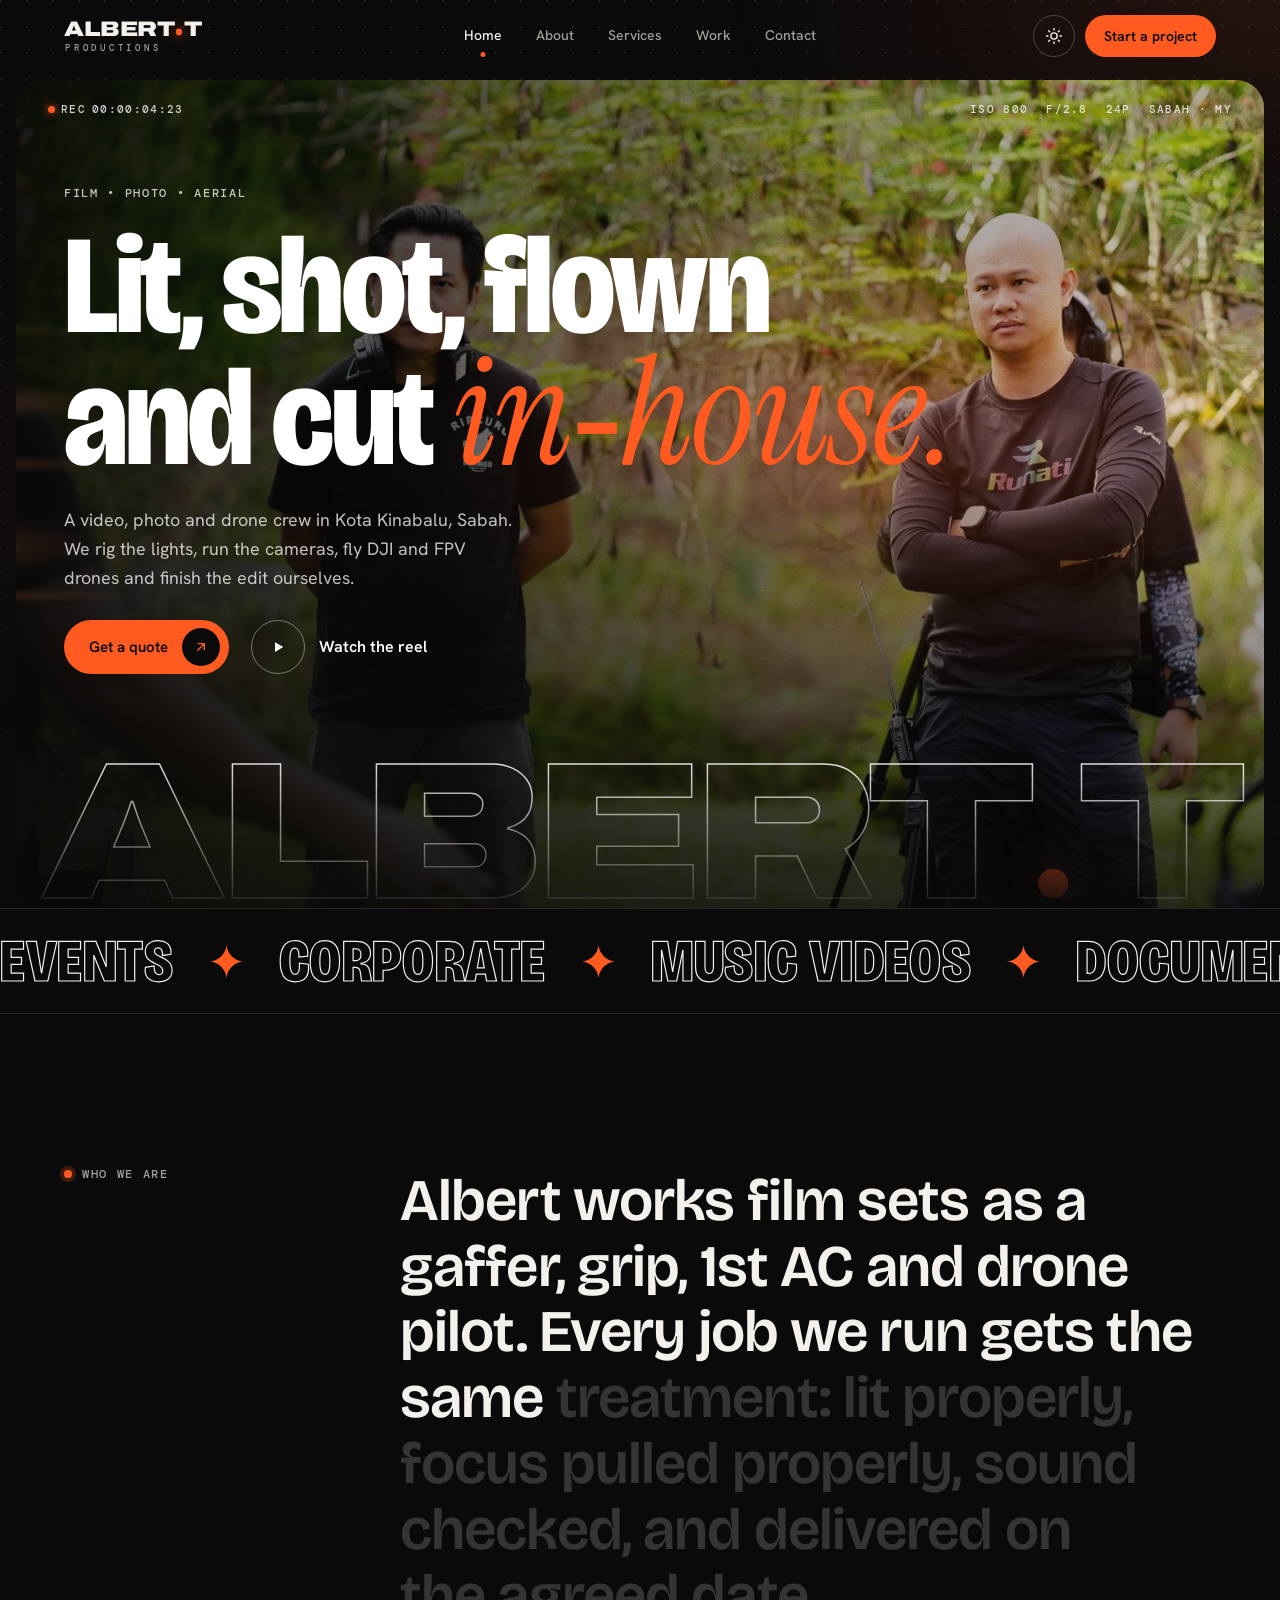
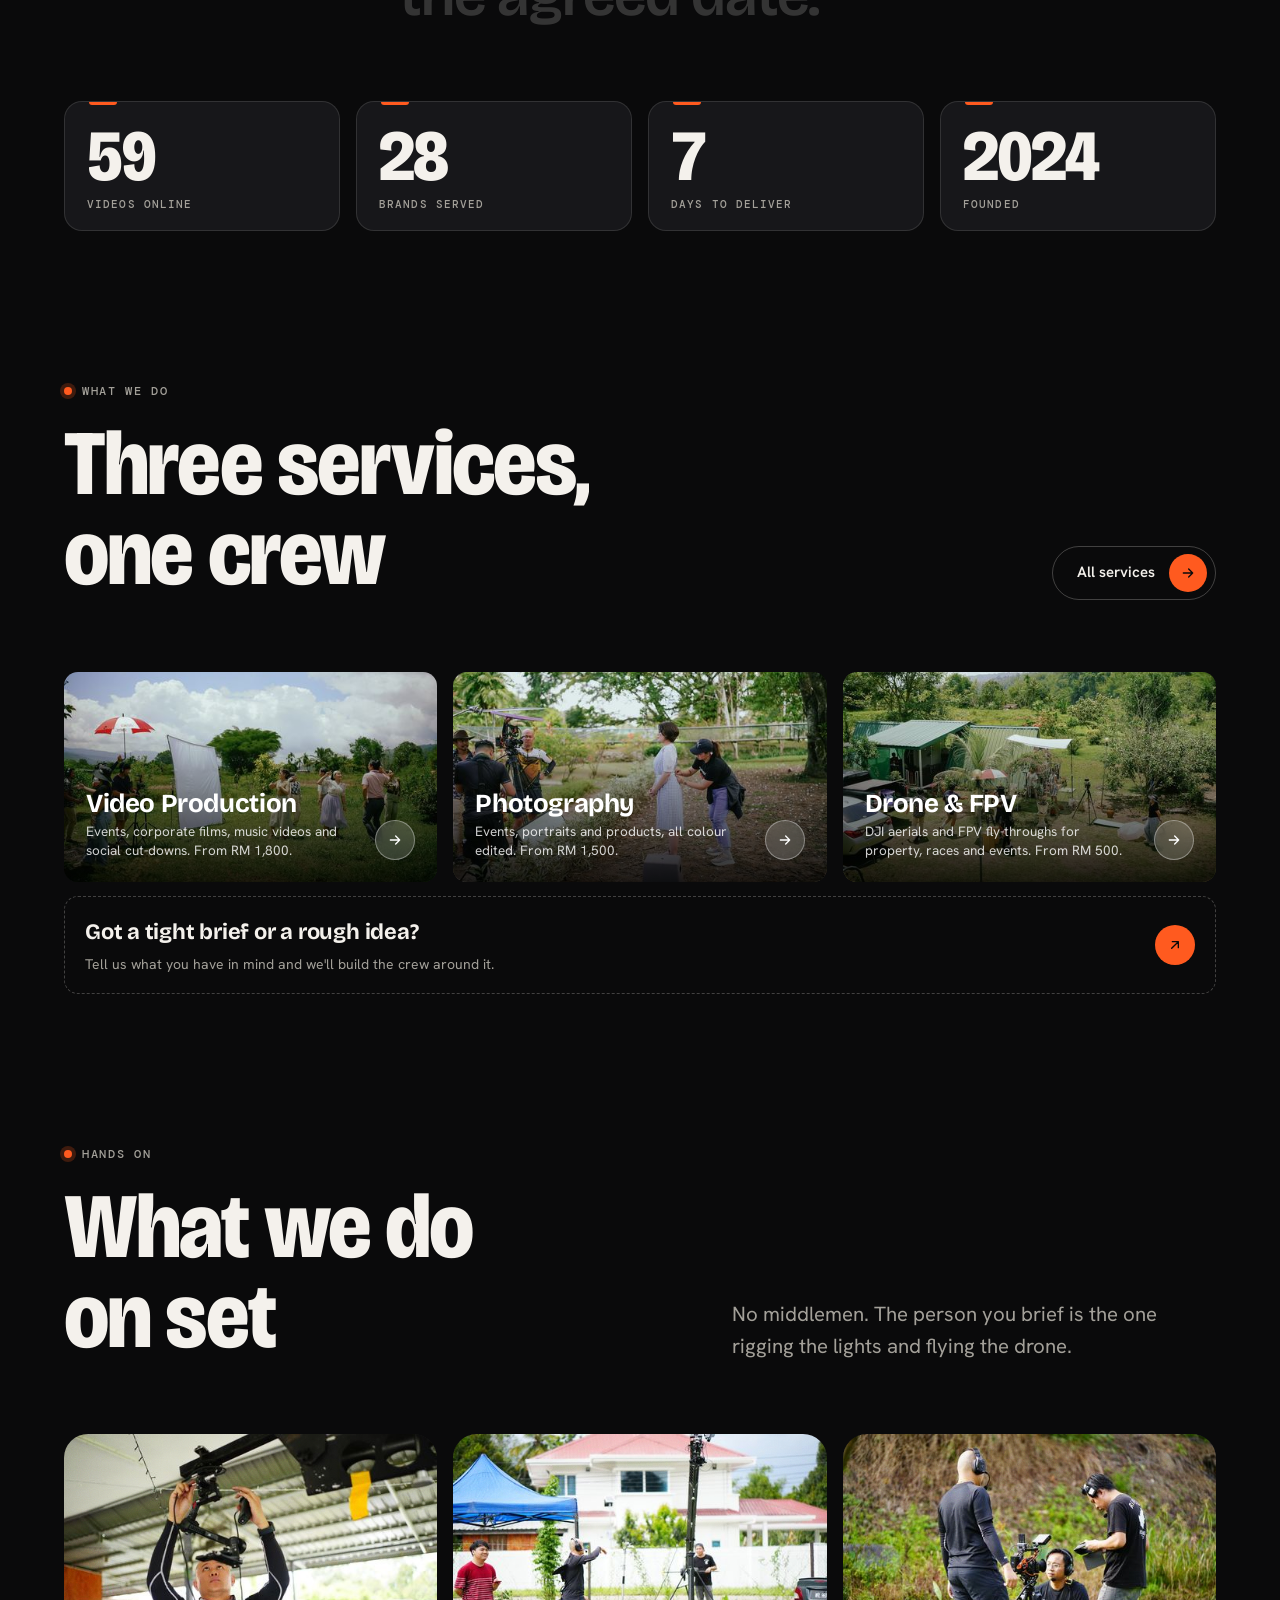
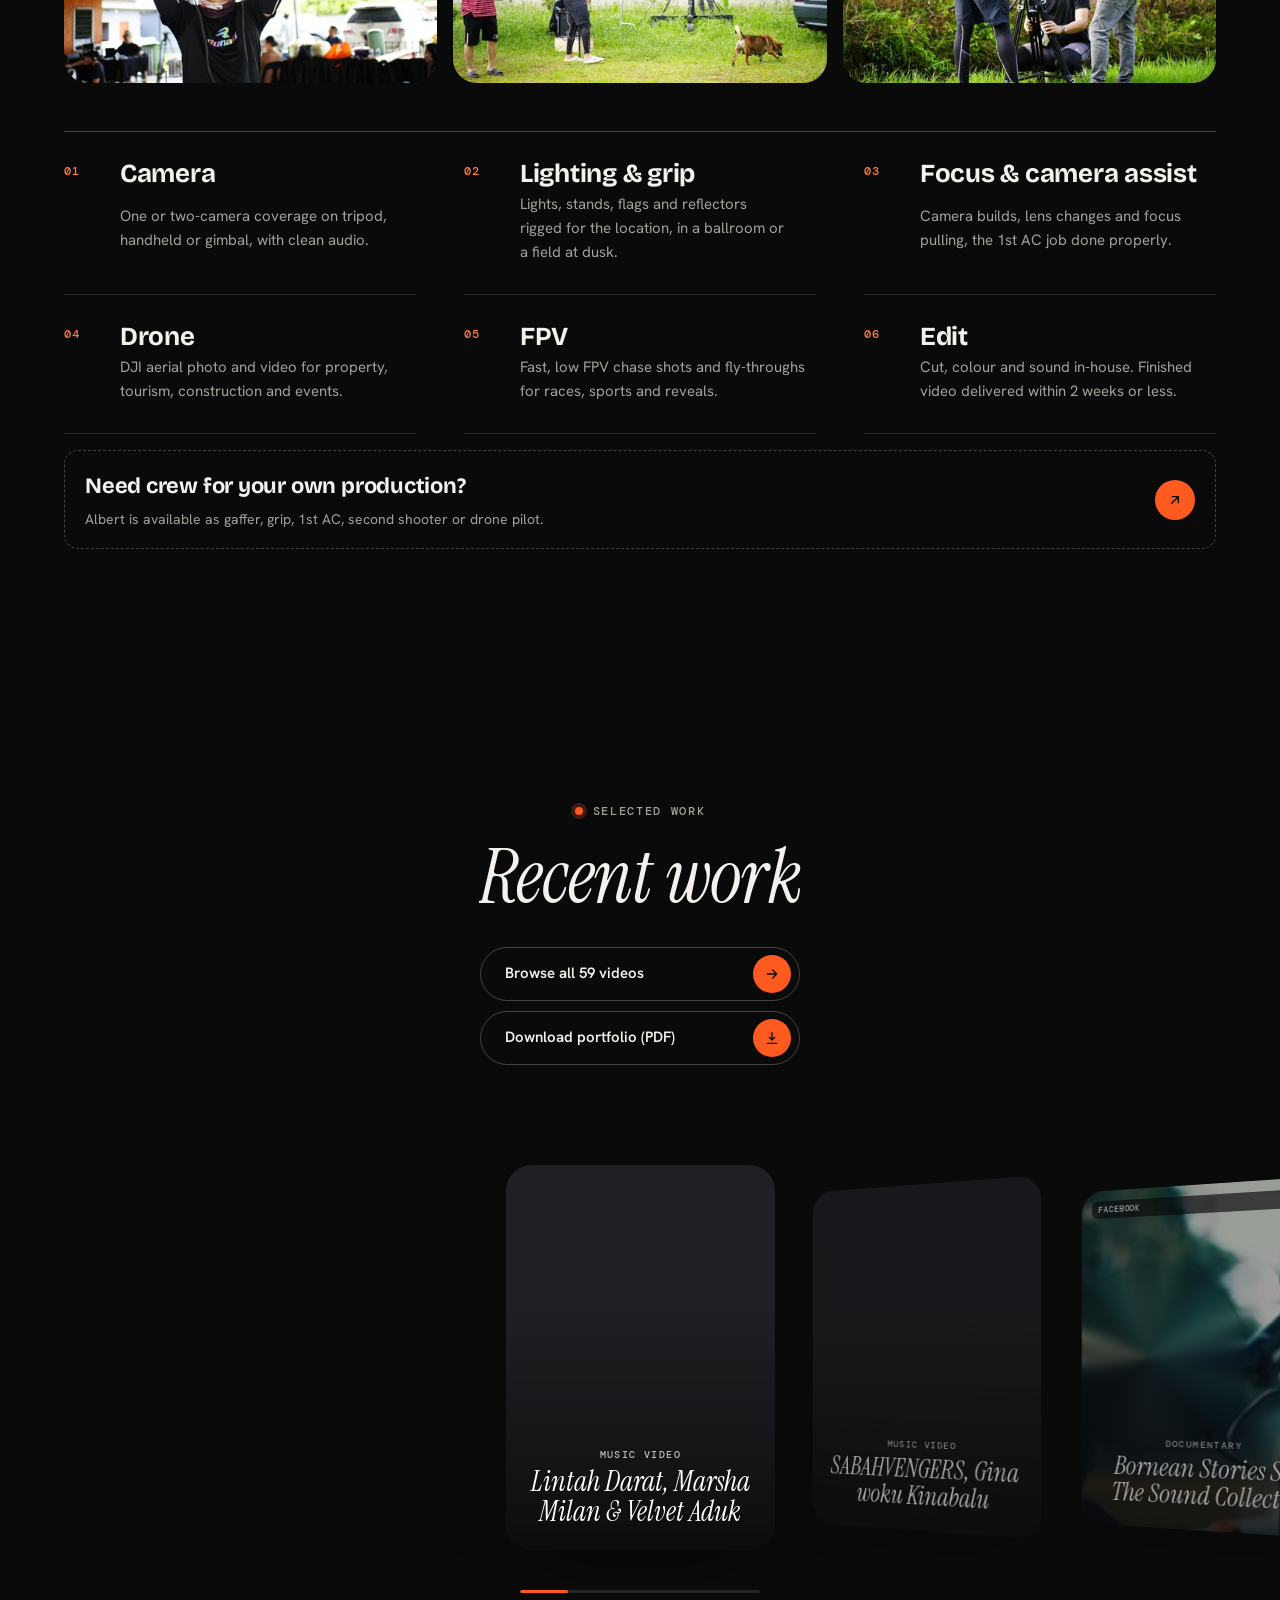
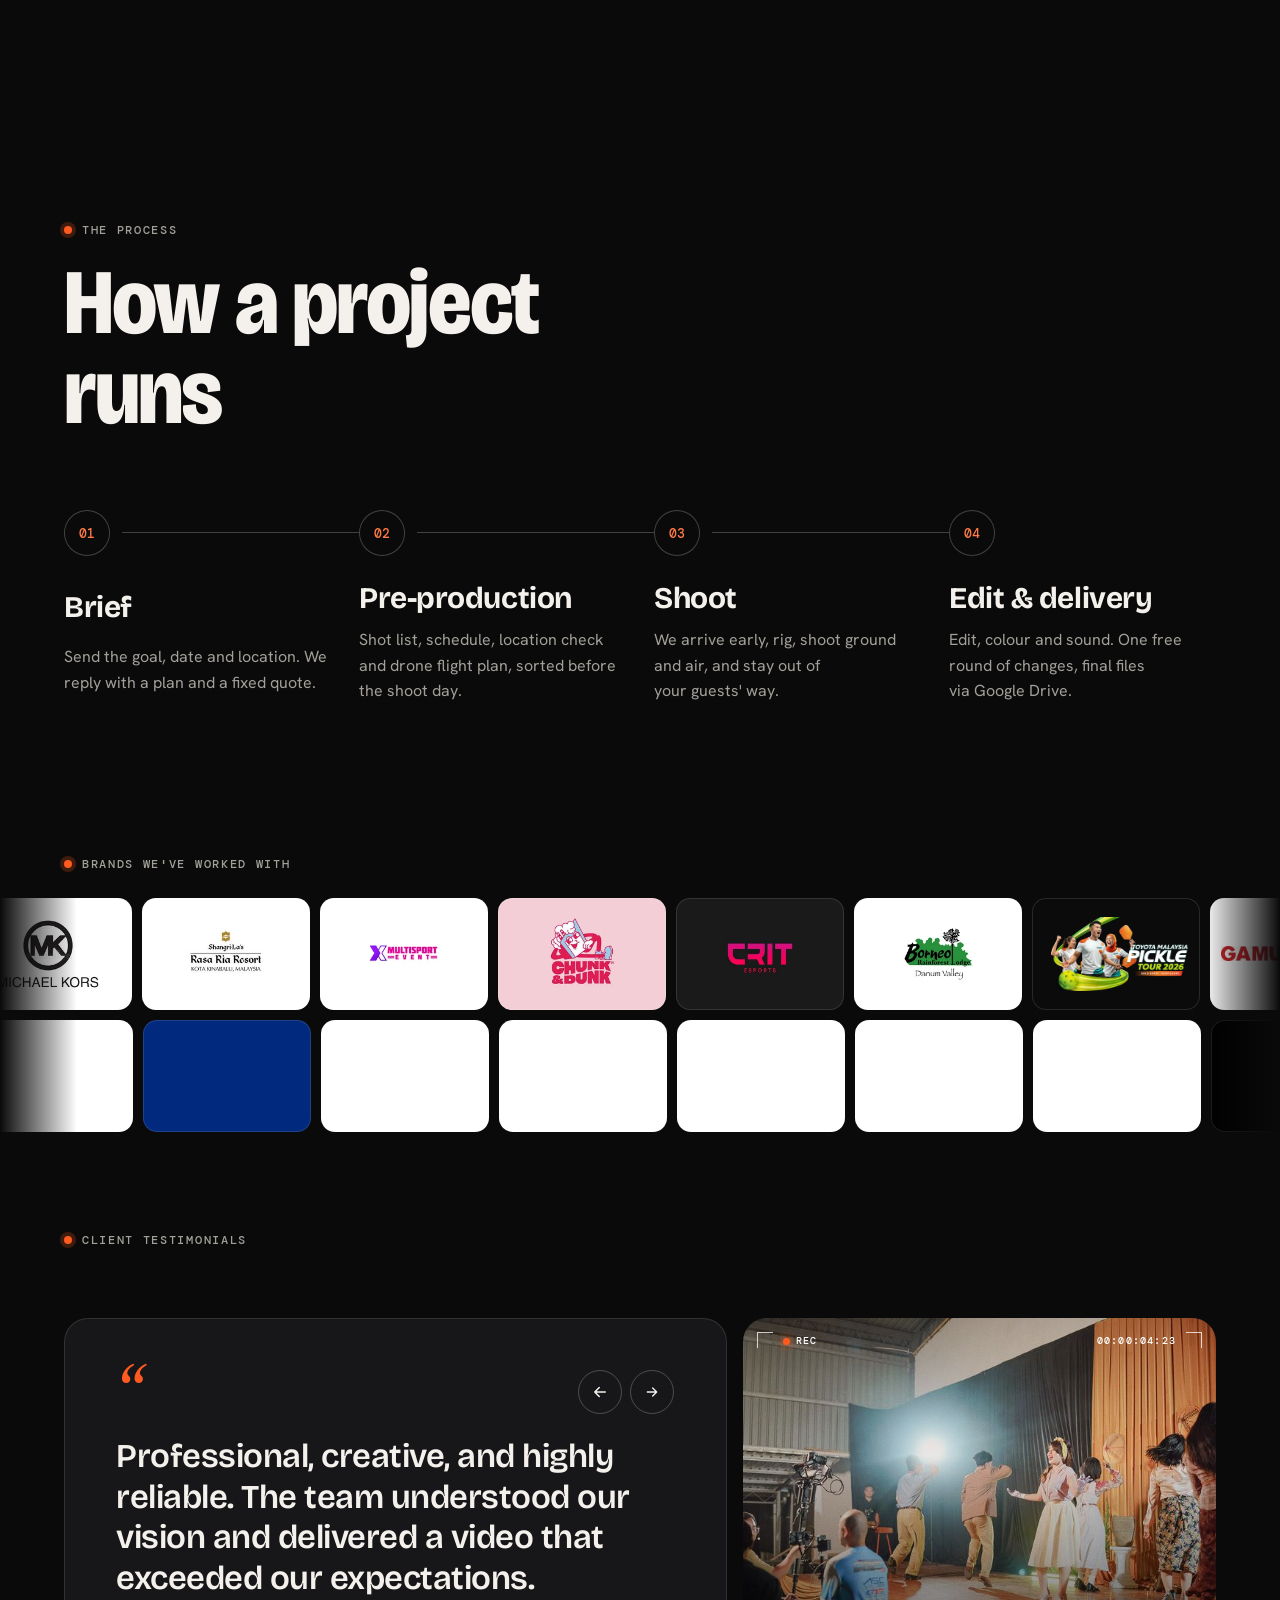
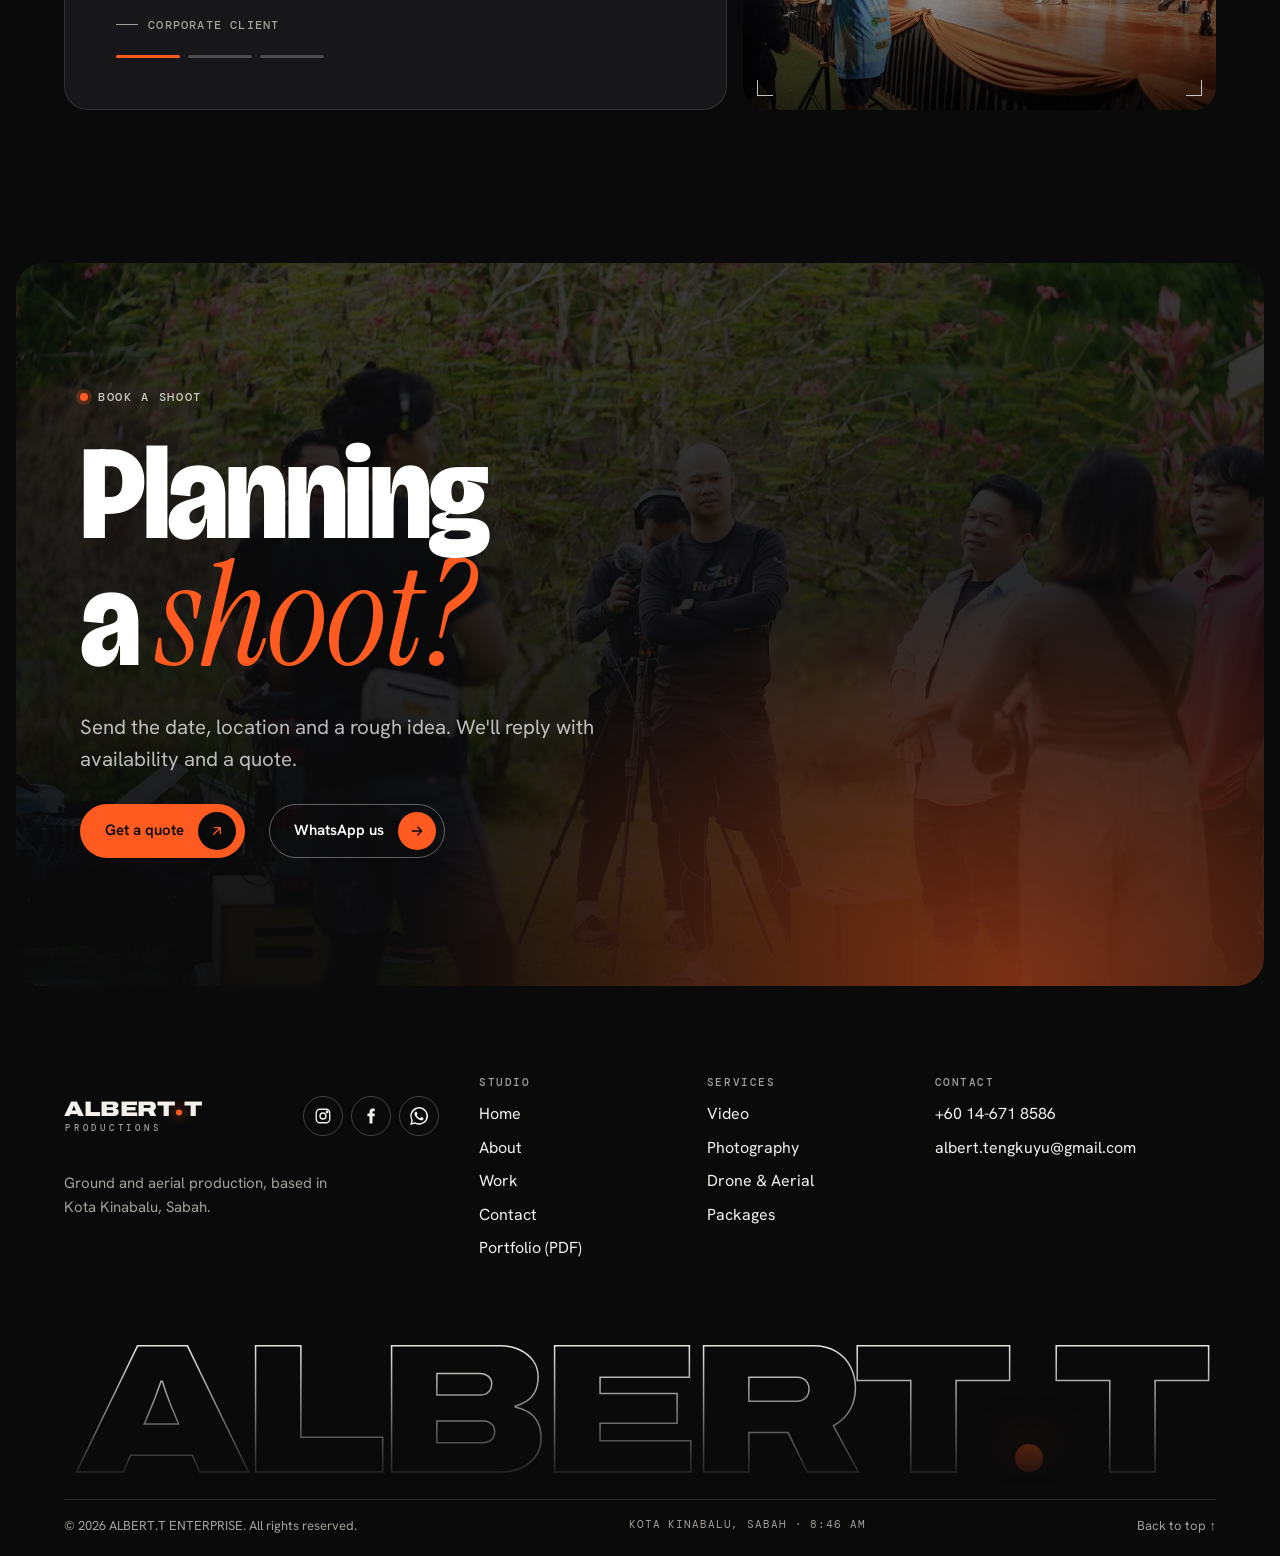
==== commit aa5d9add: "Services: remove Work page line under What we film Co-Authored-By: Claude Sonnet 5.5 <noreply@anthro" ====
--- a/index.html
+++ b/index.html
@@ -9,11 +9,11 @@
 <meta property="og:type" content="website">
 <meta property="og:title" content="ALBERT.T Productions | Video, Photo, Drone & FPV in Kota Kinabalu, Sabah">
 <meta property="og:description" content="Video, photography, drone and FPV crew in Kota Kinabalu, Sabah. Events, corporate films, music videos, documentaries and real estate, lit, shot, flown and edited in-house.">
-<meta property="og:image" content="https://alberttproductions.com/assets/img/photos/hero-1200.jpg?v=1794884348">
+<meta property="og:image" content="https://alberttproductions.com/assets/img/photos/hero-1200.jpg?v=1794884396">
 <meta name="twitter:card" content="summary_large_image">
 <meta name="twitter:title" content="ALBERT.T Productions | Video, Photo, Drone & FPV in Kota Kinabalu, Sabah">
 <meta name="twitter:description" content="Video, photography, drone and FPV crew in Kota Kinabalu, Sabah. Events, corporate films, music videos, documentaries and real estate, lit, shot, flown and edited in-house.">
-<meta name="twitter:image" content="https://alberttproductions.com/assets/img/photos/hero-1200.jpg?v=1794884348">
+<meta name="twitter:image" content="https://alberttproductions.com/assets/img/photos/hero-1200.jpg?v=1794884396">
 <meta property="og:site_name" content="ALBERT.T Productions">
 <meta property="og:locale" content="en_MY">
 <meta property="og:url" content="https://alberttproductions.com/">
@@ -27,9 +27,9 @@
 <link rel="preload" href="assets/fonts/bricolage.woff2" as="font" type="font/woff2" crossorigin>
 <link rel="preload" href="assets/fonts/hanken.woff2" as="font" type="font/woff2" crossorigin>
 <link rel="preconnect" href="https://i.ytimg.com">
-<link rel="stylesheet" href="assets/css/style.css?v=1794884348">
+<link rel="stylesheet" href="assets/css/style.css?v=1794884396">
 <script>(function(){var t;try{t=localStorage.getItem("albertt-theme")}catch(e){}document.documentElement.dataset.theme=t||"dark"})();</script>
-<link rel="preload" as="image" href="assets/img/photos/hero-1800.jpg?v=1794884348"><script type="application/ld+json">{"@context":"https://schema.org","@graph":[{"@type":["LocalBusiness","ProfessionalService"],"@id":"https://alberttproductions.com/#business","name":"ALBERT.T Productions","alternateName":["ALBERT.T ENTERPRISE","Albert T Productions"],"legalName":"ALBERT.T ENTERPRISE","url":"https://alberttproductions.com/","logo":"https://alberttproductions.com/assets/img/favicon.svg","image":"https://alberttproductions.com/assets/img/photos/hero-1200.jpg","description":"Video production, photography, drone and FPV drone services in Kota Kinabalu, Sabah, Malaysia. Events, corporate films, music videos, documentaries, real estate and commercials, shot and edited in-house.","telephone":"+60146718586","email":"albert.tengkuyu@gmail.com","foundingDate":"2024","address":{"@type":"PostalAddress","streetAddress":"Lot C22, 1st Floor, Salut Commercial Centre (V19 Phase 4), Jalan Politeknik, KKIP","postalCode":"88460","addressLocality":"Kota Kinabalu","addressRegion":"Sabah","addressCountry":"MY"},"priceRange":"RM 600 - RM 8,500","currenciesAccepted":"MYR","paymentAccepted":"Bank transfer","areaServed":[{"@type":"AdministrativeArea","name":"Sabah"},{"@type":"Country","name":"Malaysia"}],"founder":{"@type":"Person","@id":"https://alberttproductions.com/about#albert","name":"Albert Tengkuyu","jobTitle":"Owner and creative director","image":"https://alberttproductions.com/assets/img/photos/albert-portrait-clean.jpg"},"knowsAbout":["Video production","Event videography","Corporate video","Music video production","Photography","Drone videography","FPV drone cinematography","Real estate video"],"makesOffer":[{"@type":"Offer","itemOffered":{"@type":"Service","name":"Video production"}},{"@type":"Offer","itemOffered":{"@type":"Service","name":"Photography"}},{"@type":"Offer","itemOffered":{"@type":"Service","name":"Drone and FPV aerial services"}}]},{"@type":"WebSite","@id":"https://alberttproductions.com/#website","url":"https://alberttproductions.com/","name":"ALBERT.T Productions","inLanguage":"en-MY","publisher":{"@id":"https://alberttproductions.com/#business"}}]}</script>
+<link rel="preload" as="image" href="assets/img/photos/hero-1800.jpg?v=1794884396"><script type="application/ld+json">{"@context":"https://schema.org","@graph":[{"@type":["LocalBusiness","ProfessionalService"],"@id":"https://alberttproductions.com/#business","name":"ALBERT.T Productions","alternateName":["ALBERT.T ENTERPRISE","Albert T Productions"],"legalName":"ALBERT.T ENTERPRISE","url":"https://alberttproductions.com/","logo":"https://alberttproductions.com/assets/img/favicon.svg","image":"https://alberttproductions.com/assets/img/photos/hero-1200.jpg","description":"Video production, photography, drone and FPV drone services in Kota Kinabalu, Sabah, Malaysia. Events, corporate films, music videos, documentaries, real estate and commercials, shot and edited in-house.","telephone":"+60146718586","email":"albert.tengkuyu@gmail.com","foundingDate":"2024","address":{"@type":"PostalAddress","streetAddress":"Lot C22, 1st Floor, Salut Commercial Centre (V19 Phase 4), Jalan Politeknik, KKIP","postalCode":"88460","addressLocality":"Kota Kinabalu","addressRegion":"Sabah","addressCountry":"MY"},"priceRange":"RM 600 - RM 8,500","currenciesAccepted":"MYR","paymentAccepted":"Bank transfer","areaServed":[{"@type":"AdministrativeArea","name":"Sabah"},{"@type":"Country","name":"Malaysia"}],"founder":{"@type":"Person","@id":"https://alberttproductions.com/about#albert","name":"Albert Tengkuyu","jobTitle":"Owner and creative director","image":"https://alberttproductions.com/assets/img/photos/albert-portrait-clean.jpg"},"knowsAbout":["Video production","Event videography","Corporate video","Music video production","Photography","Drone videography","FPV drone cinematography","Real estate video"],"makesOffer":[{"@type":"Offer","itemOffered":{"@type":"Service","name":"Video production"}},{"@type":"Offer","itemOffered":{"@type":"Service","name":"Photography"}},{"@type":"Offer","itemOffered":{"@type":"Service","name":"Drone and FPV aerial services"}}]},{"@type":"WebSite","@id":"https://alberttproductions.com/#website","url":"https://alberttproductions.com/","name":"ALBERT.T Productions","inLanguage":"en-MY","publisher":{"@id":"https://alberttproductions.com/#business"}}]}</script>
 </head>
 <body>
 <a class="skip" href="#main">Skip to content</a>
@@ -65,7 +65,7 @@
 <section class="hero" aria-label="Introduction">
   <div class="hero__stage">
     <div class="hero__media">
-      <img src="assets/img/photos/hero-1800.jpg?v=1794884348" srcset="assets/img/photos/hero-480.jpg?v=1794884348 480w, assets/img/photos/hero-800.jpg?v=1794884348 800w, assets/img/photos/hero-1200.jpg?v=1794884348 1200w, assets/img/photos/hero-1800.jpg?v=1794884348 1800w" sizes="100vw" alt="Albert Tengkuyu with his arms folded, watching a take on a garden set with the crew" fetchpriority="high">
+      <img src="assets/img/photos/hero-1800.jpg?v=1794884396" srcset="assets/img/photos/hero-480.jpg?v=1794884396 480w, assets/img/photos/hero-800.jpg?v=1794884396 800w, assets/img/photos/hero-1200.jpg?v=1794884396 1200w, assets/img/photos/hero-1800.jpg?v=1794884396 1800w" sizes="100vw" alt="Albert Tengkuyu with his arms folded, watching a take on a garden set with the crew" fetchpriority="high">
     </div>
     <div class="streaks" aria-hidden="true">
       <span class="streak" style="--y:38%;--h:14px;--d:3.4s;--b:8px"></span>
@@ -151,15 +151,15 @@
     </div>
     <div class="cards" data-stagger>
       <a class="card" href="services#video" data-tilt data-reveal data-cursor="View">
-        <img src="assets/img/photos/field-1200.jpg?v=1794884348" srcset="assets/img/photos/field-480.jpg?v=1794884348 480w, assets/img/photos/field-800.jpg?v=1794884348 800w, assets/img/photos/field-1200.jpg?v=1794884348 1200w, assets/img/photos/field-1800.jpg?v=1794884348 1800w" sizes="(min-width:960px) 33vw, (min-width:640px) 50vw, 100vw" alt="Crew filming dancers in a field with a camera, umbrella and diffusion frame" loading="lazy" decoding="async">
+        <img src="assets/img/photos/field-1200.jpg?v=1794884396" srcset="assets/img/photos/field-480.jpg?v=1794884396 480w, assets/img/photos/field-800.jpg?v=1794884396 800w, assets/img/photos/field-1200.jpg?v=1794884396 1200w, assets/img/photos/field-1800.jpg?v=1794884396 1800w" sizes="(min-width:960px) 33vw, (min-width:640px) 50vw, 100vw" alt="Crew filming dancers in a field with a camera, umbrella and diffusion frame" loading="lazy" decoding="async">
         <div class="card__body"><h3 class="card__title">Video Production</h3><span class="card__go"><svg width="16" height="16" viewBox="0 0 24 24" fill="none" stroke="currentColor" stroke-width="2" stroke-linecap="round" stroke-linejoin="round" aria-hidden="true"><path d="M5 12h14M13 6l6 6-6 6"/></svg></span><p class="card__text">Events, corporate films, music videos and social cut-downs. From RM 1,800.</p></div>
       </a>
       <a class="card" href="services#photo" data-tilt data-reveal data-cursor="View">
-        <img src="assets/img/photos/crewcam-1200.jpg?v=1794884348" srcset="assets/img/photos/crewcam-480.jpg?v=1794884348 480w, assets/img/photos/crewcam-800.jpg?v=1794884348 800w, assets/img/photos/crewcam-1200.jpg?v=1794884348 1200w, assets/img/photos/crewcam-1800.jpg?v=1794884348 1800w" sizes="(min-width:960px) 33vw, (min-width:640px) 50vw, 100vw" alt="Camera crew preparing a shot while a stylist adjusts the talent" loading="lazy" decoding="async">
+        <img src="assets/img/photos/crewcam-1200.jpg?v=1794884396" srcset="assets/img/photos/crewcam-480.jpg?v=1794884396 480w, assets/img/photos/crewcam-800.jpg?v=1794884396 800w, assets/img/photos/crewcam-1200.jpg?v=1794884396 1200w, assets/img/photos/crewcam-1800.jpg?v=1794884396 1800w" sizes="(min-width:960px) 33vw, (min-width:640px) 50vw, 100vw" alt="Camera crew preparing a shot while a stylist adjusts the talent" loading="lazy" decoding="async">
         <div class="card__body"><h3 class="card__title">Photography</h3><span class="card__go"><svg width="16" height="16" viewBox="0 0 24 24" fill="none" stroke="currentColor" stroke-width="2" stroke-linecap="round" stroke-linejoin="round" aria-hidden="true"><path d="M5 12h14M13 6l6 6-6 6"/></svg></span><p class="card__text">Events, portraits and products, all colour edited. From RM 1,500.</p></div>
       </a>
       <a class="card" href="services#drone" data-tilt data-reveal data-cursor="View">
-        <img src="assets/img/photos/top-1200.jpg?v=1794884348" srcset="assets/img/photos/top-480.jpg?v=1794884348 480w, assets/img/photos/top-800.jpg?v=1794884348 800w, assets/img/photos/top-1200.jpg?v=1794884348 1200w, assets/img/photos/top-1800.jpg?v=1794884348 1800w" sizes="(min-width:960px) 33vw, 100vw" alt="High view of a film set in a garden with crew and equipment" loading="lazy" decoding="async">
+        <img src="assets/img/photos/top-1200.jpg?v=1794884396" srcset="assets/img/photos/top-480.jpg?v=1794884396 480w, assets/img/photos/top-800.jpg?v=1794884396 800w, assets/img/photos/top-1200.jpg?v=1794884396 1200w, assets/img/photos/top-1800.jpg?v=1794884396 1800w" sizes="(min-width:960px) 33vw, 100vw" alt="High view of a film set in a garden with crew and equipment" loading="lazy" decoding="async">
         <div class="card__body"><h3 class="card__title">Drone &amp; FPV</h3><span class="card__go"><svg width="16" height="16" viewBox="0 0 24 24" fill="none" stroke="currentColor" stroke-width="2" stroke-linecap="round" stroke-linejoin="round" aria-hidden="true"><path d="M5 12h14M13 6l6 6-6 6"/></svg></span><p class="card__text">DJI aerials and FPV fly-throughs for property, races and events. From RM 500.</p></div>
       </a>
     </div>
@@ -181,9 +181,9 @@
       </div>
     </div>
     <div class="trio trio--kit" data-stagger>
-      <div class="frame hover-zoom" data-reveal><img src="assets/img/photos/rigup-1200.jpg?v=1794884348" srcset="assets/img/photos/rigup-480.jpg?v=1794884348 480w, assets/img/photos/rigup-800.jpg?v=1794884348 800w, assets/img/photos/rigup-1200.jpg?v=1794884348 1200w, assets/img/photos/rigup-1800.jpg?v=1794884348 1800w" sizes="(min-width:900px) 33vw, 100vw" alt="Albert rigging a gimbal camera under a roof beam" loading="lazy" decoding="async"></div>
-      <div class="frame hover-zoom" data-reveal><img src="assets/img/photos/jibdog-1200.jpg?v=1794884348" srcset="assets/img/photos/jibdog-480.jpg?v=1794884348 480w, assets/img/photos/jibdog-800.jpg?v=1794884348 800w, assets/img/photos/jibdog-1200.jpg?v=1794884348 1200w, assets/img/photos/jibdog-1800.jpg?v=1794884348 1800w" sizes="(min-width:900px) 33vw, 100vw" alt="Crew running a jib arm on a garden set" loading="lazy" decoding="async"></div>
-      <div class="frame hover-zoom" data-reveal><img src="assets/img/photos/tripod-1200.jpg?v=1794884348" srcset="assets/img/photos/tripod-480.jpg?v=1794884348 480w, assets/img/photos/tripod-800.jpg?v=1794884348 800w, assets/img/photos/tripod-1200.jpg?v=1794884348 1200w, assets/img/photos/tripod-1800.jpg?v=1794884348 1800w" sizes="(min-width:900px) 33vw, 100vw" alt="Albert and the camera team lining up a shot on a tripod" loading="lazy" decoding="async"></div>
+      <div class="frame hover-zoom" data-reveal><img src="assets/img/photos/rigup-1200.jpg?v=1794884396" srcset="assets/img/photos/rigup-480.jpg?v=1794884396 480w, assets/img/photos/rigup-800.jpg?v=1794884396 800w, assets/img/photos/rigup-1200.jpg?v=1794884396 1200w, assets/img/photos/rigup-1800.jpg?v=1794884396 1800w" sizes="(min-width:900px) 33vw, 100vw" alt="Albert rigging a gimbal camera under a roof beam" loading="lazy" decoding="async"></div>
+      <div class="frame hover-zoom" data-reveal><img src="assets/img/photos/jibdog-1200.jpg?v=1794884396" srcset="assets/img/photos/jibdog-480.jpg?v=1794884396 480w, assets/img/photos/jibdog-800.jpg?v=1794884396 800w, assets/img/photos/jibdog-1200.jpg?v=1794884396 1200w, assets/img/photos/jibdog-1800.jpg?v=1794884396 1800w" sizes="(min-width:900px) 33vw, 100vw" alt="Crew running a jib arm on a garden set" loading="lazy" decoding="async"></div>
+      <div class="frame hover-zoom" data-reveal><img src="assets/img/photos/tripod-1200.jpg?v=1794884396" srcset="assets/img/photos/tripod-480.jpg?v=1794884396 480w, assets/img/photos/tripod-800.jpg?v=1794884396 800w, assets/img/photos/tripod-1200.jpg?v=1794884396 1200w, assets/img/photos/tripod-1800.jpg?v=1794884396 1800w" sizes="(min-width:900px) 33vw, 100vw" alt="Albert and the camera team lining up a shot on a tripod" loading="lazy" decoding="async"></div>
     </div>
     <div class="kit" data-stagger>
       <article class="kit__i" data-reveal><span class="kit__n">01</span><h3 class="h3">Camera</h3><p class="muted">One or two-camera coverage on tripod, handheld or gimbal, with clean audio.</p></article>
@@ -258,7 +258,7 @@
         </div>
       </div>
       <div class="quotes__media" data-reveal="clip">
-        <div class="frame frame--shade"><img src="assets/img/photos/stage-1200.jpg?v=1794884348" srcset="assets/img/photos/stage-480.jpg?v=1794884348 480w, assets/img/photos/stage-800.jpg?v=1794884348 800w, assets/img/photos/stage-1200.jpg?v=1794884348 1200w, assets/img/photos/stage-1800.jpg?v=1794884348 1800w" sizes="(min-width:900px) 40vw, 100vw" alt="Crew filming dancers on a stage under a film light" loading="lazy" decoding="async"><div class="hud" aria-hidden="true"><i></i><i></i><i></i><i></i><span class="hud__rec">Rec</span><span class="hud__tc" data-timecode>00:00:00:00</span></div></div>
+        <div class="frame frame--shade"><img src="assets/img/photos/stage-1200.jpg?v=1794884396" srcset="assets/img/photos/stage-480.jpg?v=1794884396 480w, assets/img/photos/stage-800.jpg?v=1794884396 800w, assets/img/photos/stage-1200.jpg?v=1794884396 1200w, assets/img/photos/stage-1800.jpg?v=1794884396 1800w" sizes="(min-width:900px) 40vw, 100vw" alt="Crew filming dancers on a stage under a film light" loading="lazy" decoding="async"><div class="hud" aria-hidden="true"><i></i><i></i><i></i><i></i><span class="hud__rec">Rec</span><span class="hud__tc" data-timecode>00:00:00:00</span></div></div>
       </div>
     </div>
   </div>
@@ -266,7 +266,7 @@
 
 <!-- ============ CTA ============ -->
 <section class="cta" aria-labelledby="cta-h">
-  <img src="assets/img/photos/garden-1200.jpg?v=1794884348" srcset="assets/img/photos/garden-480.jpg?v=1794884348 480w, assets/img/photos/garden-800.jpg?v=1794884348 800w, assets/img/photos/garden-1200.jpg?v=1794884348 1200w, assets/img/photos/garden-1800.jpg?v=1794884348 1800w" sizes="100vw" alt="Albert with his arms folded, watching a take with the crew" loading="lazy" decoding="async">
+  <img src="assets/img/photos/garden-1200.jpg?v=1794884396" srcset="assets/img/photos/garden-480.jpg?v=1794884396 480w, assets/img/photos/garden-800.jpg?v=1794884396 800w, assets/img/photos/garden-1200.jpg?v=1794884396 1200w, assets/img/photos/garden-1800.jpg?v=1794884396 1800w" sizes="100vw" alt="Albert with his arms folded, watching a take with the crew" loading="lazy" decoding="async">
   <div class="wrap cta__inner">
     <span class="eyebrow" style="color:rgba(255,255,255,.75)">Book a shoot</span>
     <h2 class="display cta__title" id="cta-h" data-split><span class="line">Planning</span><span class="line">a&nbsp;<em>shoot?</em></span></h2>
@@ -320,6 +320,6 @@
   <div class="modal__bg"></div>
   <div class="modal__box"><button class="modal__close" type="button" aria-label="Close video"><svg width="18" height="18" viewBox="0 0 24 24" fill="none" stroke="currentColor" stroke-width="2" stroke-linecap="round" aria-hidden="true"><path d="M6 6l12 12M18 6L6 18"/></svg></button><div class="modal__slot"></div><div class="modal__cap"><strong></strong><span></span><a class="modal__alt" target="_blank" rel="noopener" hidden>Video not playing? Open in Google Drive</a></div></div>
 </div>
-<script src="assets/js/main.js?v=1794884348" defer></script>
+<script src="assets/js/main.js?v=1794884396" defer></script>
 </body>
 </html>
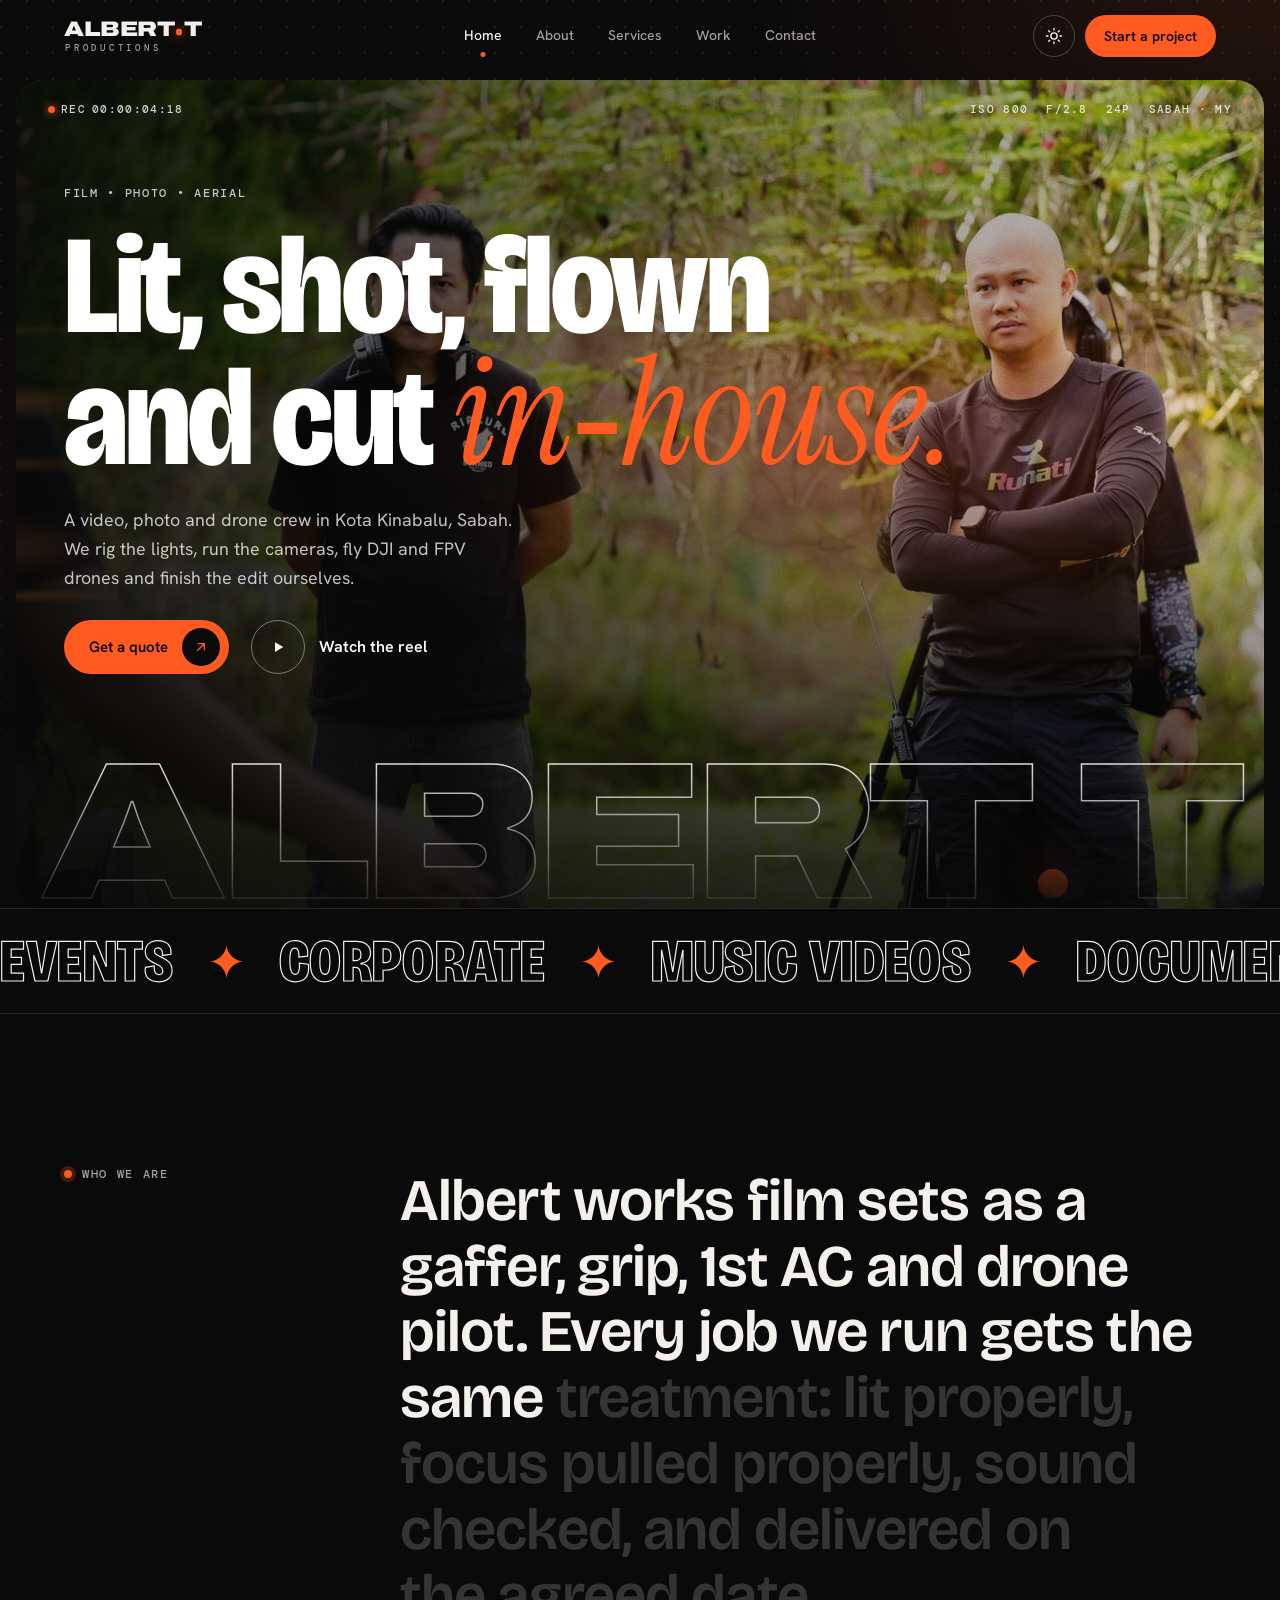
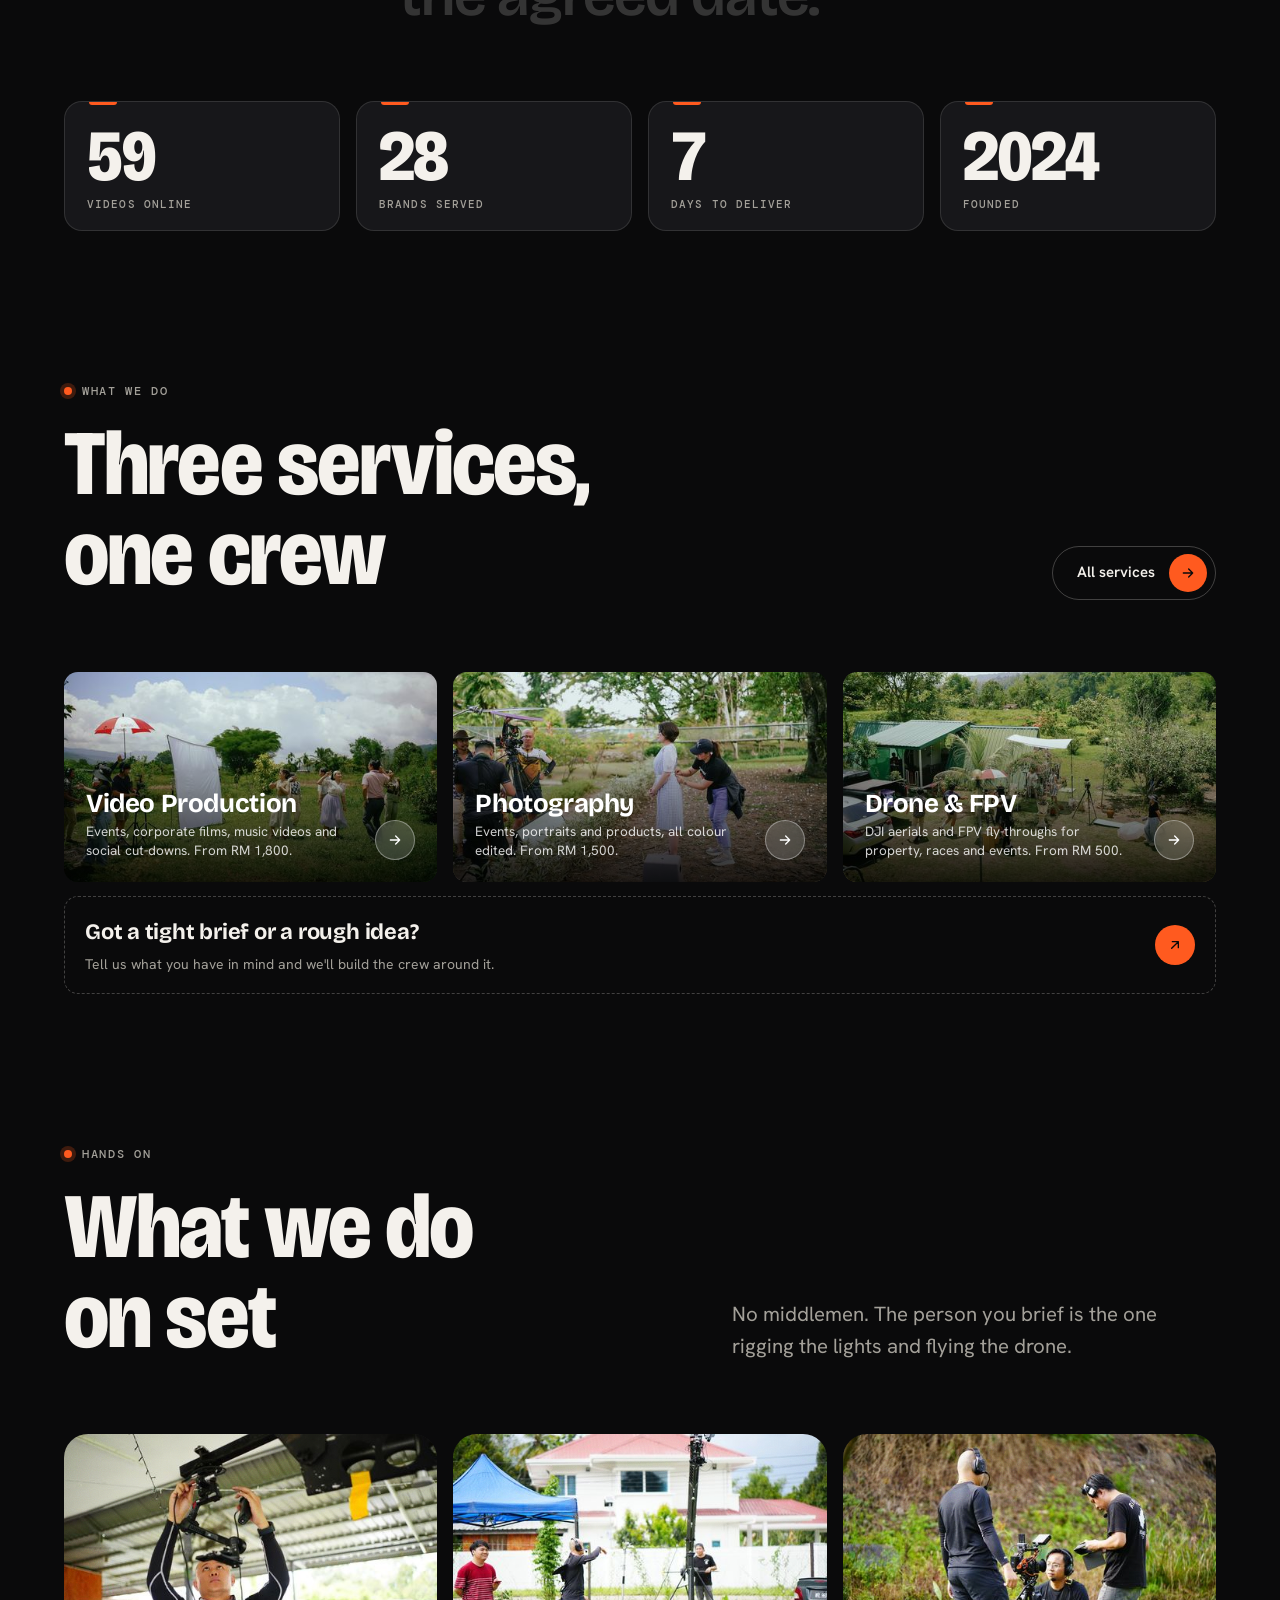
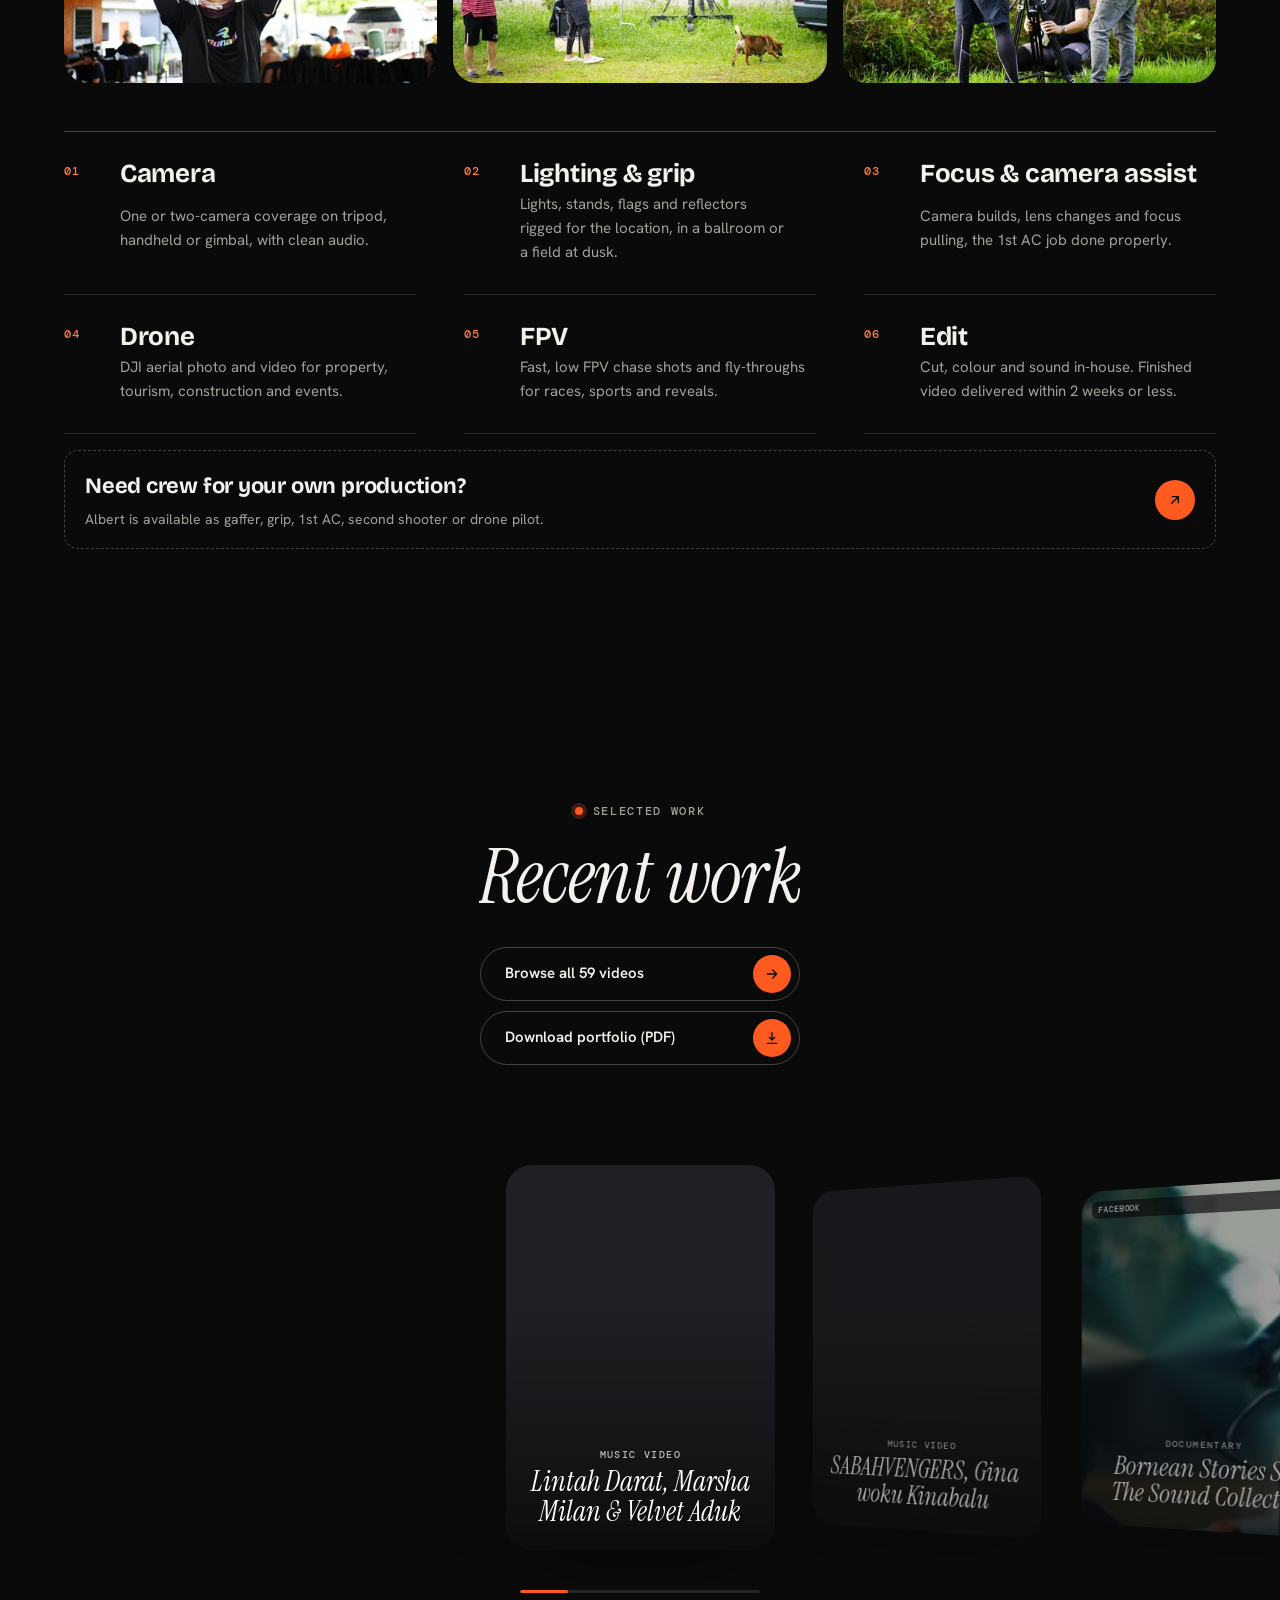
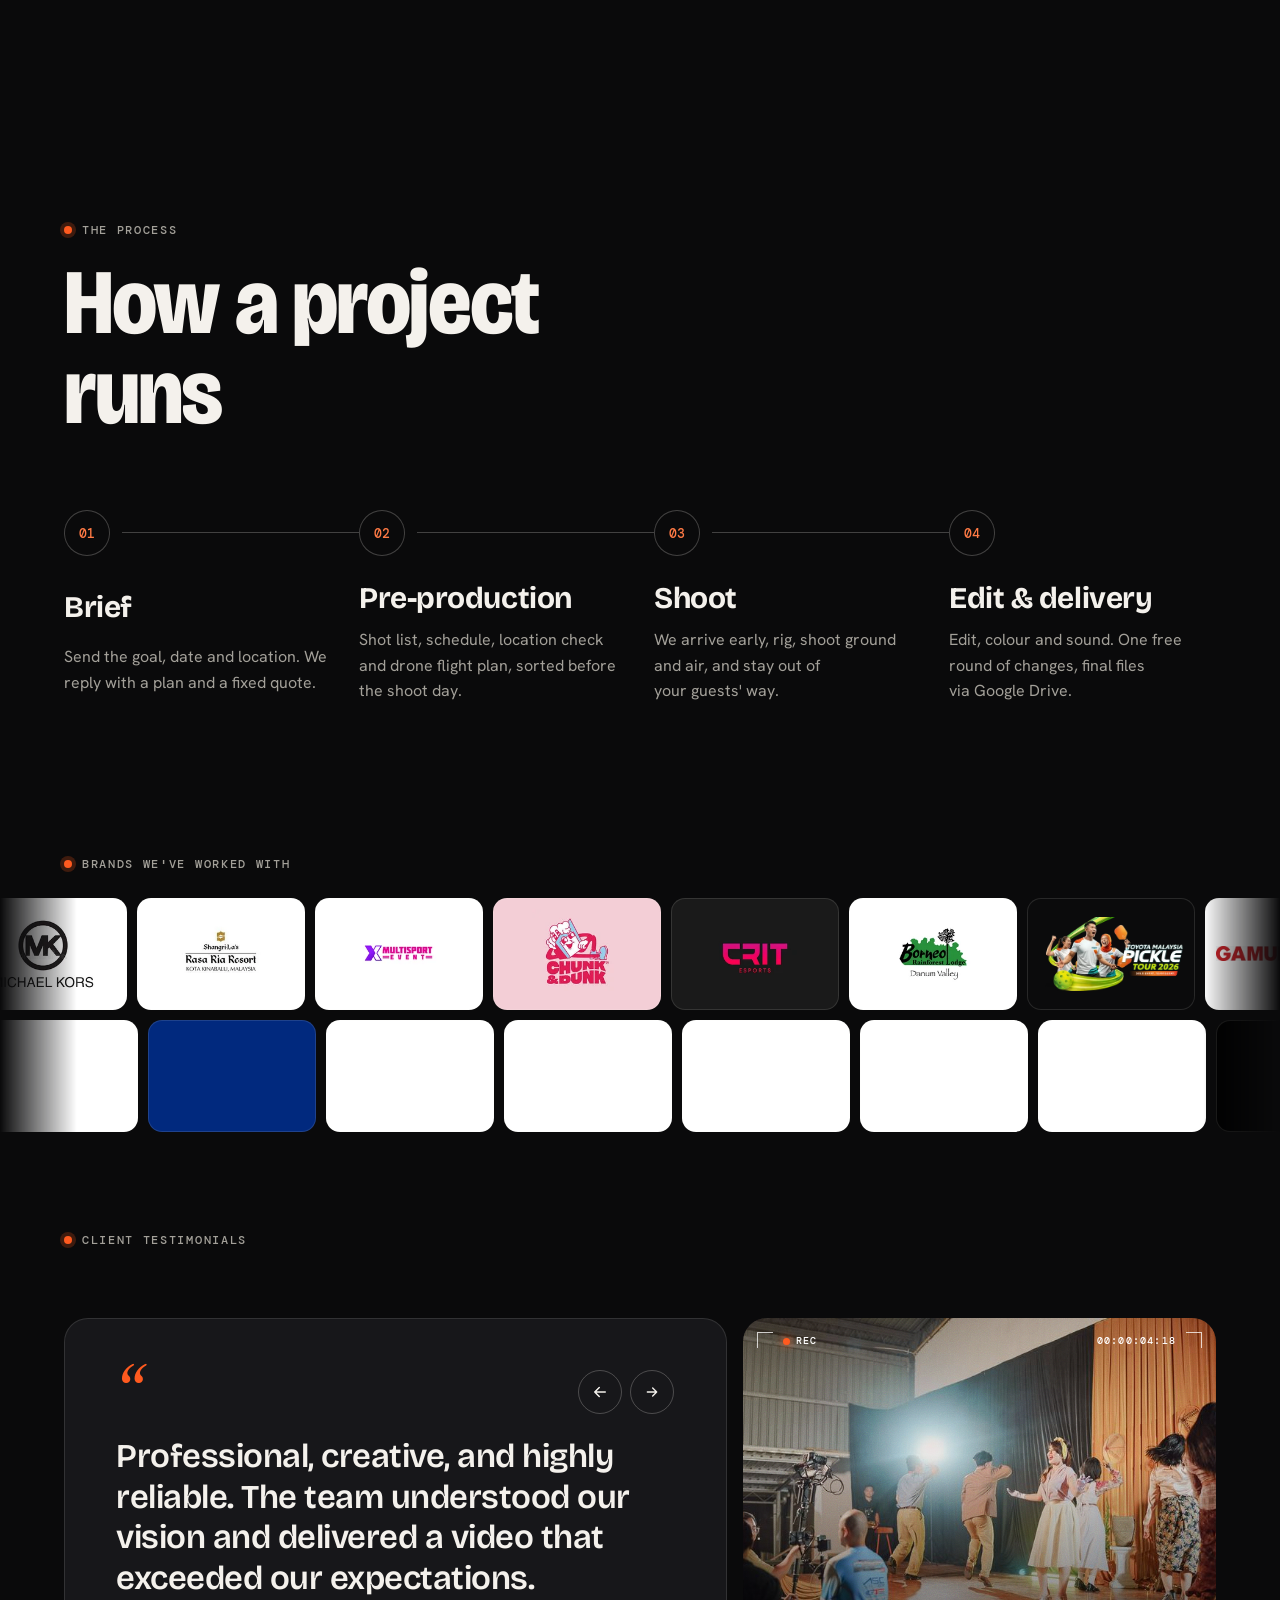
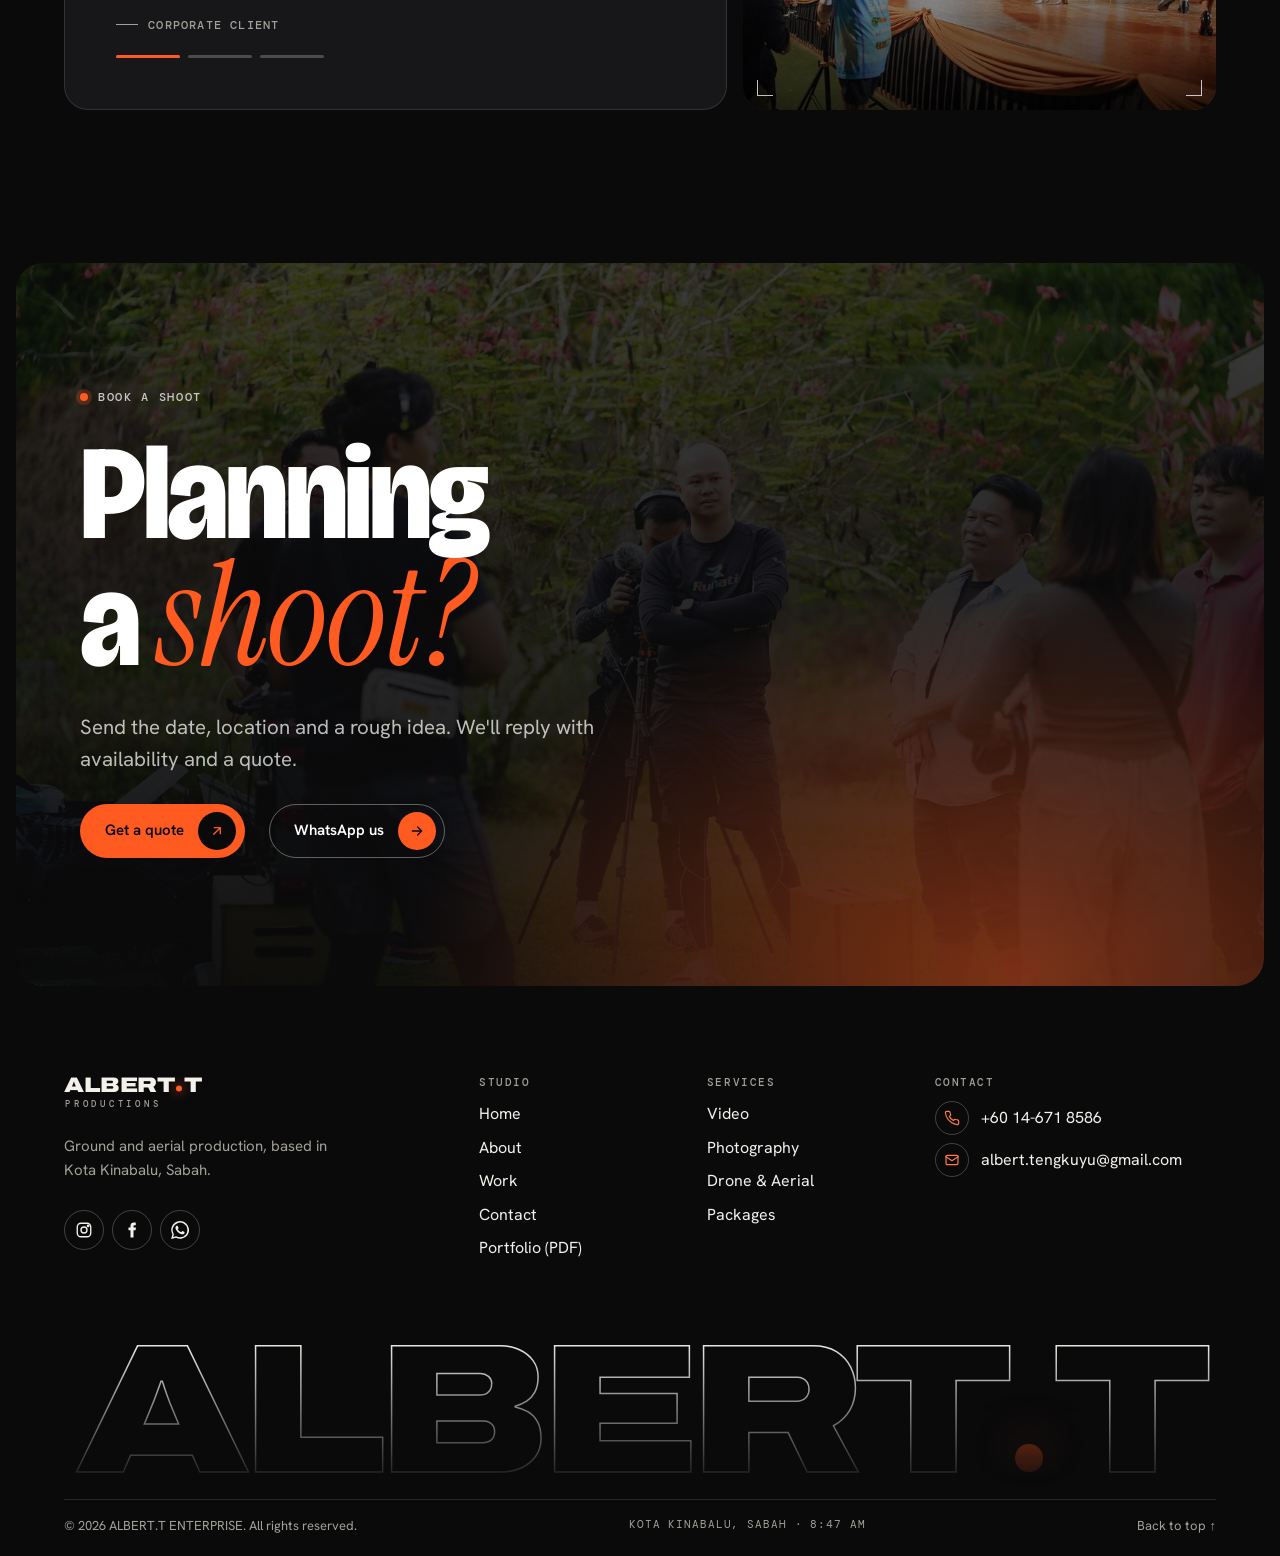
==== commit 255ad22a: "Footer: socials under blurb on desktop, icons on phone and email Co-Authored-By: Claude Sonnet 5.5 <" ====
--- a/index.html
+++ b/index.html
@@ -9,11 +9,11 @@
 <meta property="og:type" content="website">
 <meta property="og:title" content="ALBERT.T Productions | Video, Photo, Drone & FPV in Kota Kinabalu, Sabah">
 <meta property="og:description" content="Video, photography, drone and FPV crew in Kota Kinabalu, Sabah. Events, corporate films, music videos, documentaries and real estate, lit, shot, flown and edited in-house.">
-<meta property="og:image" content="https://alberttproductions.com/assets/img/photos/hero-1200.jpg?v=1794884396">
+<meta property="og:image" content="https://alberttproductions.com/assets/img/photos/hero-1200.jpg?v=1794885533">
 <meta name="twitter:card" content="summary_large_image">
 <meta name="twitter:title" content="ALBERT.T Productions | Video, Photo, Drone & FPV in Kota Kinabalu, Sabah">
 <meta name="twitter:description" content="Video, photography, drone and FPV crew in Kota Kinabalu, Sabah. Events, corporate films, music videos, documentaries and real estate, lit, shot, flown and edited in-house.">
-<meta name="twitter:image" content="https://alberttproductions.com/assets/img/photos/hero-1200.jpg?v=1794884396">
+<meta name="twitter:image" content="https://alberttproductions.com/assets/img/photos/hero-1200.jpg?v=1794885533">
 <meta property="og:site_name" content="ALBERT.T Productions">
 <meta property="og:locale" content="en_MY">
 <meta property="og:url" content="https://alberttproductions.com/">
@@ -27,9 +27,9 @@
 <link rel="preload" href="assets/fonts/bricolage.woff2" as="font" type="font/woff2" crossorigin>
 <link rel="preload" href="assets/fonts/hanken.woff2" as="font" type="font/woff2" crossorigin>
 <link rel="preconnect" href="https://i.ytimg.com">
-<link rel="stylesheet" href="assets/css/style.css?v=1794884396">
+<link rel="stylesheet" href="assets/css/style.css?v=1794885533">
 <script>(function(){var t;try{t=localStorage.getItem("albertt-theme")}catch(e){}document.documentElement.dataset.theme=t||"dark"})();</script>
-<link rel="preload" as="image" href="assets/img/photos/hero-1800.jpg?v=1794884396"><script type="application/ld+json">{"@context":"https://schema.org","@graph":[{"@type":["LocalBusiness","ProfessionalService"],"@id":"https://alberttproductions.com/#business","name":"ALBERT.T Productions","alternateName":["ALBERT.T ENTERPRISE","Albert T Productions"],"legalName":"ALBERT.T ENTERPRISE","url":"https://alberttproductions.com/","logo":"https://alberttproductions.com/assets/img/favicon.svg","image":"https://alberttproductions.com/assets/img/photos/hero-1200.jpg","description":"Video production, photography, drone and FPV drone services in Kota Kinabalu, Sabah, Malaysia. Events, corporate films, music videos, documentaries, real estate and commercials, shot and edited in-house.","telephone":"+60146718586","email":"albert.tengkuyu@gmail.com","foundingDate":"2024","address":{"@type":"PostalAddress","streetAddress":"Lot C22, 1st Floor, Salut Commercial Centre (V19 Phase 4), Jalan Politeknik, KKIP","postalCode":"88460","addressLocality":"Kota Kinabalu","addressRegion":"Sabah","addressCountry":"MY"},"priceRange":"RM 600 - RM 8,500","currenciesAccepted":"MYR","paymentAccepted":"Bank transfer","areaServed":[{"@type":"AdministrativeArea","name":"Sabah"},{"@type":"Country","name":"Malaysia"}],"founder":{"@type":"Person","@id":"https://alberttproductions.com/about#albert","name":"Albert Tengkuyu","jobTitle":"Owner and creative director","image":"https://alberttproductions.com/assets/img/photos/albert-portrait-clean.jpg"},"knowsAbout":["Video production","Event videography","Corporate video","Music video production","Photography","Drone videography","FPV drone cinematography","Real estate video"],"makesOffer":[{"@type":"Offer","itemOffered":{"@type":"Service","name":"Video production"}},{"@type":"Offer","itemOffered":{"@type":"Service","name":"Photography"}},{"@type":"Offer","itemOffered":{"@type":"Service","name":"Drone and FPV aerial services"}}]},{"@type":"WebSite","@id":"https://alberttproductions.com/#website","url":"https://alberttproductions.com/","name":"ALBERT.T Productions","inLanguage":"en-MY","publisher":{"@id":"https://alberttproductions.com/#business"}}]}</script>
+<link rel="preload" as="image" href="assets/img/photos/hero-1800.jpg?v=1794885533"><script type="application/ld+json">{"@context":"https://schema.org","@graph":[{"@type":["LocalBusiness","ProfessionalService"],"@id":"https://alberttproductions.com/#business","name":"ALBERT.T Productions","alternateName":["ALBERT.T ENTERPRISE","Albert T Productions"],"legalName":"ALBERT.T ENTERPRISE","url":"https://alberttproductions.com/","logo":"https://alberttproductions.com/assets/img/favicon.svg","image":"https://alberttproductions.com/assets/img/photos/hero-1200.jpg","description":"Video production, photography, drone and FPV drone services in Kota Kinabalu, Sabah, Malaysia. Events, corporate films, music videos, documentaries, real estate and commercials, shot and edited in-house.","telephone":"+60146718586","email":"albert.tengkuyu@gmail.com","foundingDate":"2024","address":{"@type":"PostalAddress","streetAddress":"Lot C22, 1st Floor, Salut Commercial Centre (V19 Phase 4), Jalan Politeknik, KKIP","postalCode":"88460","addressLocality":"Kota Kinabalu","addressRegion":"Sabah","addressCountry":"MY"},"priceRange":"RM 600 - RM 8,500","currenciesAccepted":"MYR","paymentAccepted":"Bank transfer","areaServed":[{"@type":"AdministrativeArea","name":"Sabah"},{"@type":"Country","name":"Malaysia"}],"founder":{"@type":"Person","@id":"https://alberttproductions.com/about#albert","name":"Albert Tengkuyu","jobTitle":"Owner and creative director","image":"https://alberttproductions.com/assets/img/photos/albert-portrait-clean.jpg"},"knowsAbout":["Video production","Event videography","Corporate video","Music video production","Photography","Drone videography","FPV drone cinematography","Real estate video"],"makesOffer":[{"@type":"Offer","itemOffered":{"@type":"Service","name":"Video production"}},{"@type":"Offer","itemOffered":{"@type":"Service","name":"Photography"}},{"@type":"Offer","itemOffered":{"@type":"Service","name":"Drone and FPV aerial services"}}]},{"@type":"WebSite","@id":"https://alberttproductions.com/#website","url":"https://alberttproductions.com/","name":"ALBERT.T Productions","inLanguage":"en-MY","publisher":{"@id":"https://alberttproductions.com/#business"}}]}</script>
 </head>
 <body>
 <a class="skip" href="#main">Skip to content</a>
@@ -65,7 +65,7 @@
 <section class="hero" aria-label="Introduction">
   <div class="hero__stage">
     <div class="hero__media">
-      <img src="assets/img/photos/hero-1800.jpg?v=1794884396" srcset="assets/img/photos/hero-480.jpg?v=1794884396 480w, assets/img/photos/hero-800.jpg?v=1794884396 800w, assets/img/photos/hero-1200.jpg?v=1794884396 1200w, assets/img/photos/hero-1800.jpg?v=1794884396 1800w" sizes="100vw" alt="Albert Tengkuyu with his arms folded, watching a take on a garden set with the crew" fetchpriority="high">
+      <img src="assets/img/photos/hero-1800.jpg?v=1794885533" srcset="assets/img/photos/hero-480.jpg?v=1794885533 480w, assets/img/photos/hero-800.jpg?v=1794885533 800w, assets/img/photos/hero-1200.jpg?v=1794885533 1200w, assets/img/photos/hero-1800.jpg?v=1794885533 1800w" sizes="100vw" alt="Albert Tengkuyu with his arms folded, watching a take on a garden set with the crew" fetchpriority="high">
     </div>
     <div class="streaks" aria-hidden="true">
       <span class="streak" style="--y:38%;--h:14px;--d:3.4s;--b:8px"></span>
@@ -151,15 +151,15 @@
     </div>
     <div class="cards" data-stagger>
       <a class="card" href="services#video" data-tilt data-reveal data-cursor="View">
-        <img src="assets/img/photos/field-1200.jpg?v=1794884396" srcset="assets/img/photos/field-480.jpg?v=1794884396 480w, assets/img/photos/field-800.jpg?v=1794884396 800w, assets/img/photos/field-1200.jpg?v=1794884396 1200w, assets/img/photos/field-1800.jpg?v=1794884396 1800w" sizes="(min-width:960px) 33vw, (min-width:640px) 50vw, 100vw" alt="Crew filming dancers in a field with a camera, umbrella and diffusion frame" loading="lazy" decoding="async">
+        <img src="assets/img/photos/field-1200.jpg?v=1794885533" srcset="assets/img/photos/field-480.jpg?v=1794885533 480w, assets/img/photos/field-800.jpg?v=1794885533 800w, assets/img/photos/field-1200.jpg?v=1794885533 1200w, assets/img/photos/field-1800.jpg?v=1794885533 1800w" sizes="(min-width:960px) 33vw, (min-width:640px) 50vw, 100vw" alt="Crew filming dancers in a field with a camera, umbrella and diffusion frame" loading="lazy" decoding="async">
         <div class="card__body"><h3 class="card__title">Video Production</h3><span class="card__go"><svg width="16" height="16" viewBox="0 0 24 24" fill="none" stroke="currentColor" stroke-width="2" stroke-linecap="round" stroke-linejoin="round" aria-hidden="true"><path d="M5 12h14M13 6l6 6-6 6"/></svg></span><p class="card__text">Events, corporate films, music videos and social cut-downs. From RM 1,800.</p></div>
       </a>
       <a class="card" href="services#photo" data-tilt data-reveal data-cursor="View">
-        <img src="assets/img/photos/crewcam-1200.jpg?v=1794884396" srcset="assets/img/photos/crewcam-480.jpg?v=1794884396 480w, assets/img/photos/crewcam-800.jpg?v=1794884396 800w, assets/img/photos/crewcam-1200.jpg?v=1794884396 1200w, assets/img/photos/crewcam-1800.jpg?v=1794884396 1800w" sizes="(min-width:960px) 33vw, (min-width:640px) 50vw, 100vw" alt="Camera crew preparing a shot while a stylist adjusts the talent" loading="lazy" decoding="async">
+        <img src="assets/img/photos/crewcam-1200.jpg?v=1794885533" srcset="assets/img/photos/crewcam-480.jpg?v=1794885533 480w, assets/img/photos/crewcam-800.jpg?v=1794885533 800w, assets/img/photos/crewcam-1200.jpg?v=1794885533 1200w, assets/img/photos/crewcam-1800.jpg?v=1794885533 1800w" sizes="(min-width:960px) 33vw, (min-width:640px) 50vw, 100vw" alt="Camera crew preparing a shot while a stylist adjusts the talent" loading="lazy" decoding="async">
         <div class="card__body"><h3 class="card__title">Photography</h3><span class="card__go"><svg width="16" height="16" viewBox="0 0 24 24" fill="none" stroke="currentColor" stroke-width="2" stroke-linecap="round" stroke-linejoin="round" aria-hidden="true"><path d="M5 12h14M13 6l6 6-6 6"/></svg></span><p class="card__text">Events, portraits and products, all colour edited. From RM 1,500.</p></div>
       </a>
       <a class="card" href="services#drone" data-tilt data-reveal data-cursor="View">
-        <img src="assets/img/photos/top-1200.jpg?v=1794884396" srcset="assets/img/photos/top-480.jpg?v=1794884396 480w, assets/img/photos/top-800.jpg?v=1794884396 800w, assets/img/photos/top-1200.jpg?v=1794884396 1200w, assets/img/photos/top-1800.jpg?v=1794884396 1800w" sizes="(min-width:960px) 33vw, 100vw" alt="High view of a film set in a garden with crew and equipment" loading="lazy" decoding="async">
+        <img src="assets/img/photos/top-1200.jpg?v=1794885533" srcset="assets/img/photos/top-480.jpg?v=1794885533 480w, assets/img/photos/top-800.jpg?v=1794885533 800w, assets/img/photos/top-1200.jpg?v=1794885533 1200w, assets/img/photos/top-1800.jpg?v=1794885533 1800w" sizes="(min-width:960px) 33vw, 100vw" alt="High view of a film set in a garden with crew and equipment" loading="lazy" decoding="async">
         <div class="card__body"><h3 class="card__title">Drone &amp; FPV</h3><span class="card__go"><svg width="16" height="16" viewBox="0 0 24 24" fill="none" stroke="currentColor" stroke-width="2" stroke-linecap="round" stroke-linejoin="round" aria-hidden="true"><path d="M5 12h14M13 6l6 6-6 6"/></svg></span><p class="card__text">DJI aerials and FPV fly-throughs for property, races and events. From RM 500.</p></div>
       </a>
     </div>
@@ -181,9 +181,9 @@
       </div>
     </div>
     <div class="trio trio--kit" data-stagger>
-      <div class="frame hover-zoom" data-reveal><img src="assets/img/photos/rigup-1200.jpg?v=1794884396" srcset="assets/img/photos/rigup-480.jpg?v=1794884396 480w, assets/img/photos/rigup-800.jpg?v=1794884396 800w, assets/img/photos/rigup-1200.jpg?v=1794884396 1200w, assets/img/photos/rigup-1800.jpg?v=1794884396 1800w" sizes="(min-width:900px) 33vw, 100vw" alt="Albert rigging a gimbal camera under a roof beam" loading="lazy" decoding="async"></div>
-      <div class="frame hover-zoom" data-reveal><img src="assets/img/photos/jibdog-1200.jpg?v=1794884396" srcset="assets/img/photos/jibdog-480.jpg?v=1794884396 480w, assets/img/photos/jibdog-800.jpg?v=1794884396 800w, assets/img/photos/jibdog-1200.jpg?v=1794884396 1200w, assets/img/photos/jibdog-1800.jpg?v=1794884396 1800w" sizes="(min-width:900px) 33vw, 100vw" alt="Crew running a jib arm on a garden set" loading="lazy" decoding="async"></div>
-      <div class="frame hover-zoom" data-reveal><img src="assets/img/photos/tripod-1200.jpg?v=1794884396" srcset="assets/img/photos/tripod-480.jpg?v=1794884396 480w, assets/img/photos/tripod-800.jpg?v=1794884396 800w, assets/img/photos/tripod-1200.jpg?v=1794884396 1200w, assets/img/photos/tripod-1800.jpg?v=1794884396 1800w" sizes="(min-width:900px) 33vw, 100vw" alt="Albert and the camera team lining up a shot on a tripod" loading="lazy" decoding="async"></div>
+      <div class="frame hover-zoom" data-reveal><img src="assets/img/photos/rigup-1200.jpg?v=1794885533" srcset="assets/img/photos/rigup-480.jpg?v=1794885533 480w, assets/img/photos/rigup-800.jpg?v=1794885533 800w, assets/img/photos/rigup-1200.jpg?v=1794885533 1200w, assets/img/photos/rigup-1800.jpg?v=1794885533 1800w" sizes="(min-width:900px) 33vw, 100vw" alt="Albert rigging a gimbal camera under a roof beam" loading="lazy" decoding="async"></div>
+      <div class="frame hover-zoom" data-reveal><img src="assets/img/photos/jibdog-1200.jpg?v=1794885533" srcset="assets/img/photos/jibdog-480.jpg?v=1794885533 480w, assets/img/photos/jibdog-800.jpg?v=1794885533 800w, assets/img/photos/jibdog-1200.jpg?v=1794885533 1200w, assets/img/photos/jibdog-1800.jpg?v=1794885533 1800w" sizes="(min-width:900px) 33vw, 100vw" alt="Crew running a jib arm on a garden set" loading="lazy" decoding="async"></div>
+      <div class="frame hover-zoom" data-reveal><img src="assets/img/photos/tripod-1200.jpg?v=1794885533" srcset="assets/img/photos/tripod-480.jpg?v=1794885533 480w, assets/img/photos/tripod-800.jpg?v=1794885533 800w, assets/img/photos/tripod-1200.jpg?v=1794885533 1200w, assets/img/photos/tripod-1800.jpg?v=1794885533 1800w" sizes="(min-width:900px) 33vw, 100vw" alt="Albert and the camera team lining up a shot on a tripod" loading="lazy" decoding="async"></div>
     </div>
     <div class="kit" data-stagger>
       <article class="kit__i" data-reveal><span class="kit__n">01</span><h3 class="h3">Camera</h3><p class="muted">One or two-camera coverage on tripod, handheld or gimbal, with clean audio.</p></article>
@@ -258,7 +258,7 @@
         </div>
       </div>
       <div class="quotes__media" data-reveal="clip">
-        <div class="frame frame--shade"><img src="assets/img/photos/stage-1200.jpg?v=1794884396" srcset="assets/img/photos/stage-480.jpg?v=1794884396 480w, assets/img/photos/stage-800.jpg?v=1794884396 800w, assets/img/photos/stage-1200.jpg?v=1794884396 1200w, assets/img/photos/stage-1800.jpg?v=1794884396 1800w" sizes="(min-width:900px) 40vw, 100vw" alt="Crew filming dancers on a stage under a film light" loading="lazy" decoding="async"><div class="hud" aria-hidden="true"><i></i><i></i><i></i><i></i><span class="hud__rec">Rec</span><span class="hud__tc" data-timecode>00:00:00:00</span></div></div>
+        <div class="frame frame--shade"><img src="assets/img/photos/stage-1200.jpg?v=1794885533" srcset="assets/img/photos/stage-480.jpg?v=1794885533 480w, assets/img/photos/stage-800.jpg?v=1794885533 800w, assets/img/photos/stage-1200.jpg?v=1794885533 1200w, assets/img/photos/stage-1800.jpg?v=1794885533 1800w" sizes="(min-width:900px) 40vw, 100vw" alt="Crew filming dancers on a stage under a film light" loading="lazy" decoding="async"><div class="hud" aria-hidden="true"><i></i><i></i><i></i><i></i><span class="hud__rec">Rec</span><span class="hud__tc" data-timecode>00:00:00:00</span></div></div>
       </div>
     </div>
   </div>
@@ -266,7 +266,7 @@
 
 <!-- ============ CTA ============ -->
 <section class="cta" aria-labelledby="cta-h">
-  <img src="assets/img/photos/garden-1200.jpg?v=1794884396" srcset="assets/img/photos/garden-480.jpg?v=1794884396 480w, assets/img/photos/garden-800.jpg?v=1794884396 800w, assets/img/photos/garden-1200.jpg?v=1794884396 1200w, assets/img/photos/garden-1800.jpg?v=1794884396 1800w" sizes="100vw" alt="Albert with his arms folded, watching a take with the crew" loading="lazy" decoding="async">
+  <img src="assets/img/photos/garden-1200.jpg?v=1794885533" srcset="assets/img/photos/garden-480.jpg?v=1794885533 480w, assets/img/photos/garden-800.jpg?v=1794885533 800w, assets/img/photos/garden-1200.jpg?v=1794885533 1200w, assets/img/photos/garden-1800.jpg?v=1794885533 1800w" sizes="100vw" alt="Albert with his arms folded, watching a take with the crew" loading="lazy" decoding="async">
   <div class="wrap cta__inner">
     <span class="eyebrow" style="color:rgba(255,255,255,.75)">Book a shoot</span>
     <h2 class="display cta__title" id="cta-h" data-split><span class="line">Planning</span><span class="line">a&nbsp;<em>shoot?</em></span></h2>
@@ -303,8 +303,8 @@
       <div class="footer__col footer__col--wide">
         <h4>Contact</h4>
         <ul>
-          <li><a href="tel:+60146718586">+60 14-671 8586</a></li>
-          <li><a href="mailto:albert.tengkuyu@gmail.com">albert.tengkuyu@gmail.com</a></li>
+          <li><a class="footer__ct" href="tel:+60146718586"><span class="footer__ci"><svg width="22" height="22" viewBox="0 0 24 24" fill="none" stroke="currentColor" stroke-width="1.8" stroke-linecap="round" stroke-linejoin="round" aria-hidden="true"><path d="M22 16.9v3a2 2 0 0 1-2.2 2 19.8 19.8 0 0 1-8.6-3.1 19.5 19.5 0 0 1-6-6A19.8 19.8 0 0 1 2.1 4.2 2 2 0 0 1 4.1 2h3a2 2 0 0 1 2 1.7c.1 1 .4 1.9.7 2.8a2 2 0 0 1-.5 2.1L8 9.9a16 16 0 0 0 6 6l1.3-1.3a2 2 0 0 1 2.1-.4c.9.3 1.8.6 2.8.7a2 2 0 0 1 1.7 2z"/></svg></span>+60 14-671 8586</a></li>
+          <li><a class="footer__ct" href="mailto:albert.tengkuyu@gmail.com"><span class="footer__ci"><svg width="22" height="22" viewBox="0 0 24 24" fill="none" stroke="currentColor" stroke-width="1.8" stroke-linecap="round" stroke-linejoin="round" aria-hidden="true"><rect x="3" y="5" width="18" height="14" rx="2"/><path d="M3 7l9 6 9-6"/></svg></span>albert.tengkuyu@gmail.com</a></li>
         </ul>
       </div>
     </div>
@@ -320,6 +320,6 @@
   <div class="modal__bg"></div>
   <div class="modal__box"><button class="modal__close" type="button" aria-label="Close video"><svg width="18" height="18" viewBox="0 0 24 24" fill="none" stroke="currentColor" stroke-width="2" stroke-linecap="round" aria-hidden="true"><path d="M6 6l12 12M18 6L6 18"/></svg></button><div class="modal__slot"></div><div class="modal__cap"><strong></strong><span></span><a class="modal__alt" target="_blank" rel="noopener" hidden>Video not playing? Open in Google Drive</a></div></div>
 </div>
-<script src="assets/js/main.js?v=1794884396" defer></script>
+<script src="assets/js/main.js?v=1794885533" defer></script>
 </body>
 </html>
--- a/assets/css/style.css
+++ b/assets/css/style.css
@@ -1160,3 +1160,15 @@
 .idcard__mark { display: none; }
 .idcard__foot a { white-space: nowrap; }
 @media (max-width: 480px) { .idcard__foot span { display: none; } }
+
+/* Footer: socials under the blurb on desktop; icons on contact links */
+@media (min-width: 760px) {
+  .footer__top { display: contents; }
+  .footer__top .brand { order: 1; justify-self: start; }
+  .footer__blurb { order: 2; }
+  .footer__top .socials { order: 3; margin-top: 4px; }
+}
+.footer__ct { display: inline-flex; align-items: center; gap: 12px; }
+.footer__ci { width: 34px; height: 34px; border-radius: 50%; border: 1px solid var(--line-strong); display: grid; place-items: center; flex: none; color: var(--accent-text); transition: background-color .3s, color .3s, border-color .3s; }
+.footer__ci svg { width: 16px; height: 16px; }
+.footer__ct:hover .footer__ci { background: var(--accent); border-color: var(--accent); color: var(--on-accent); }
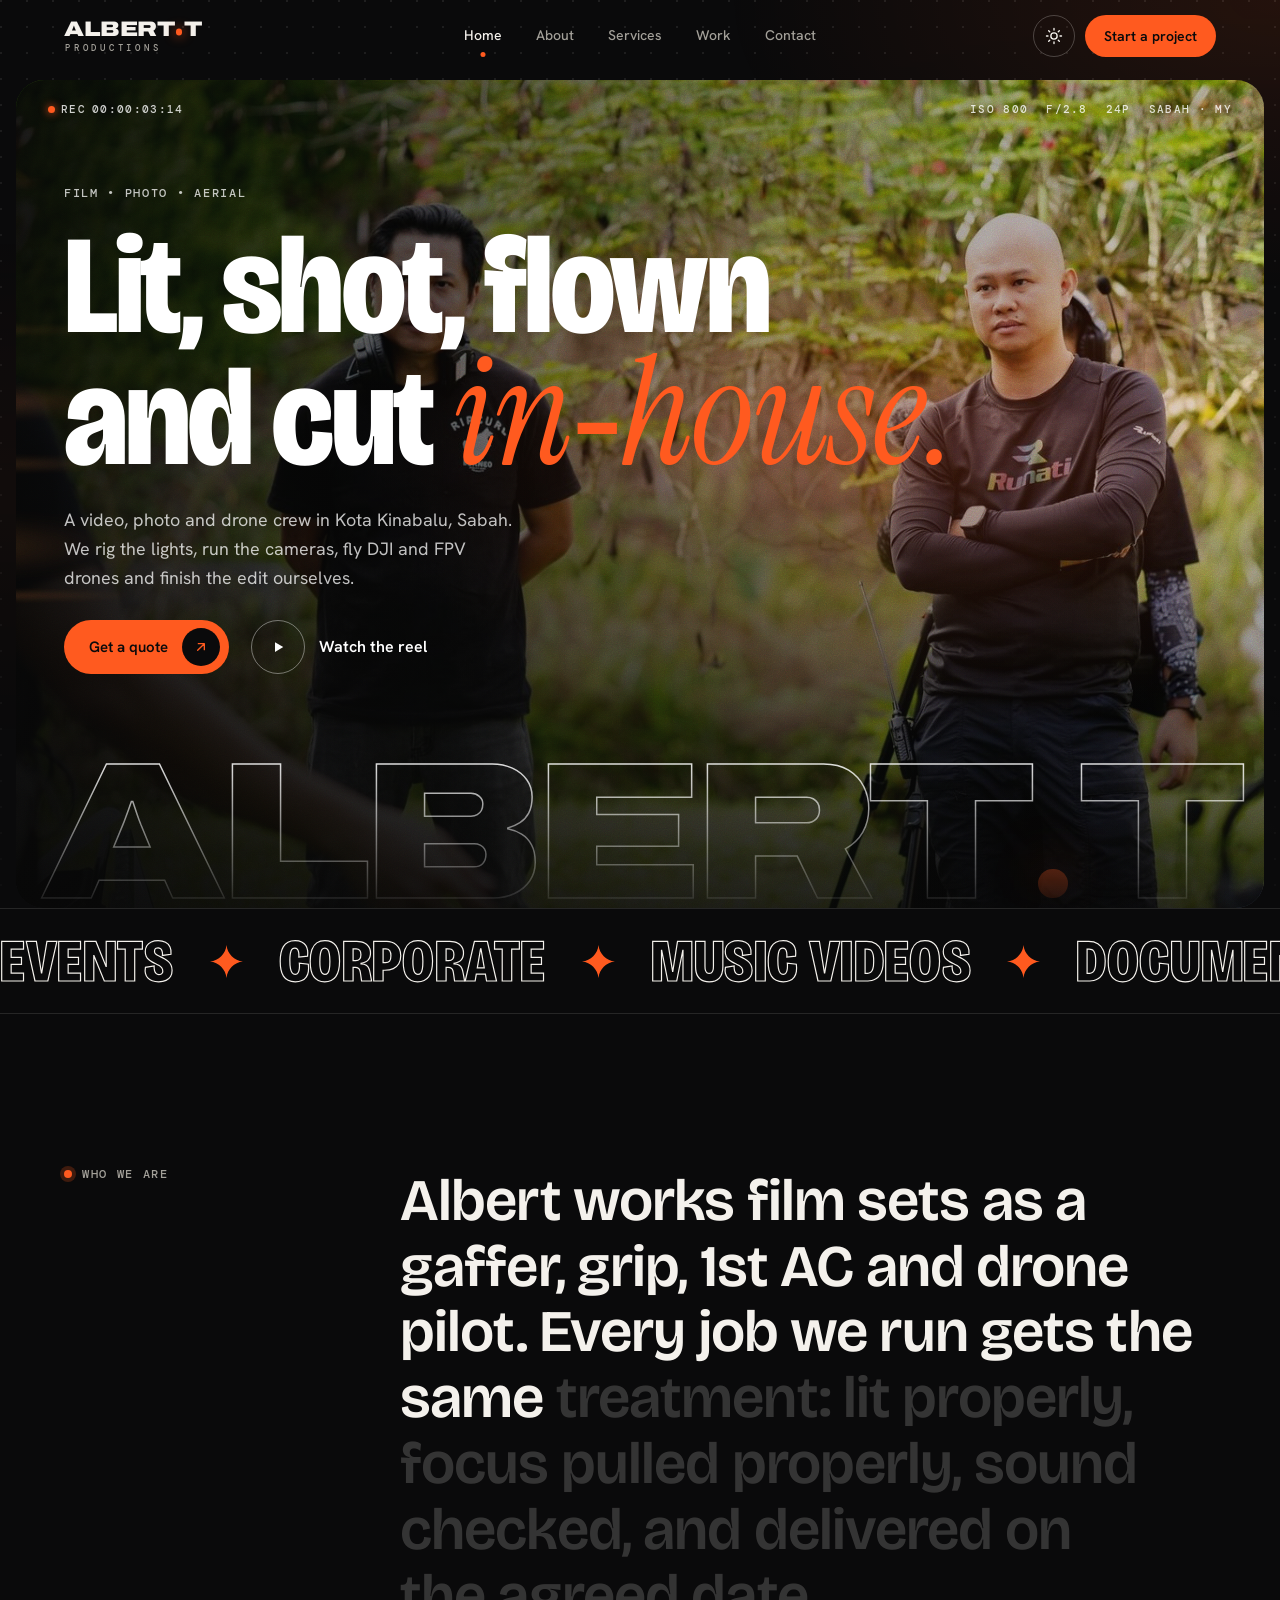
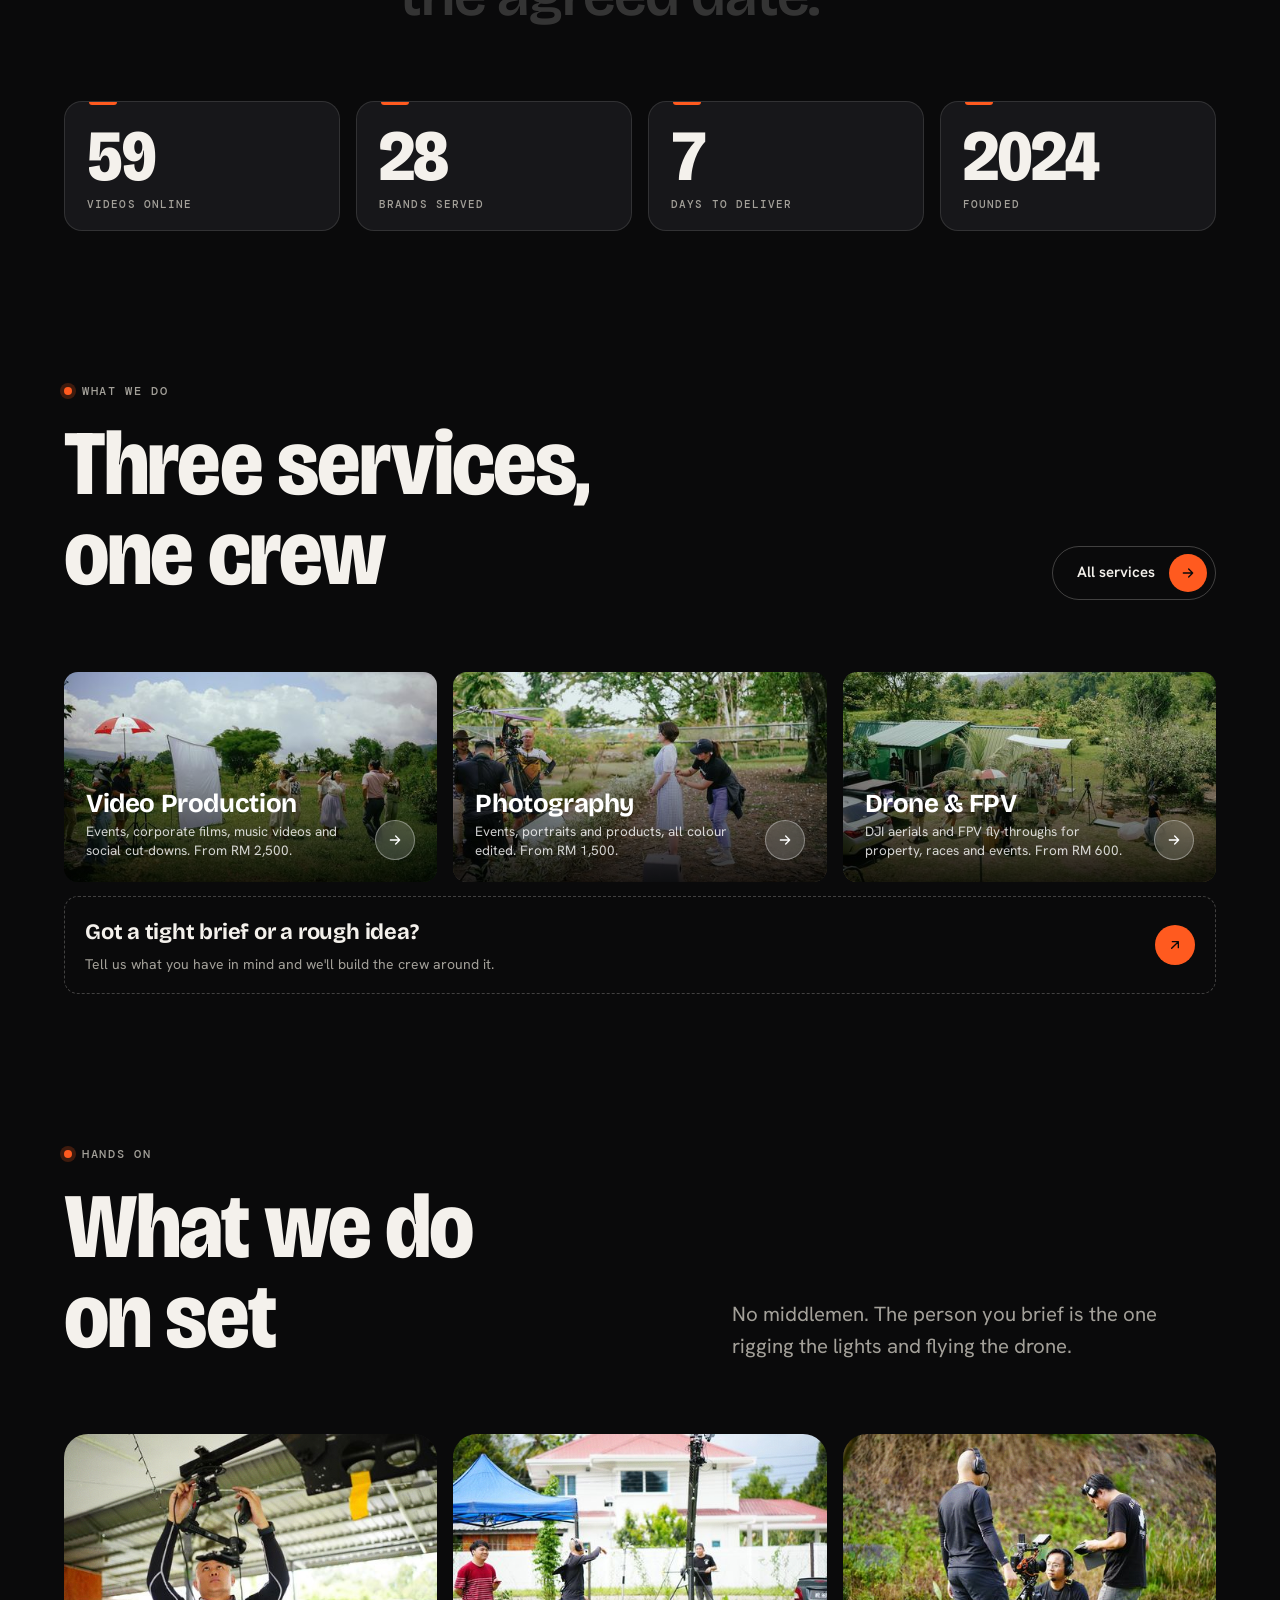
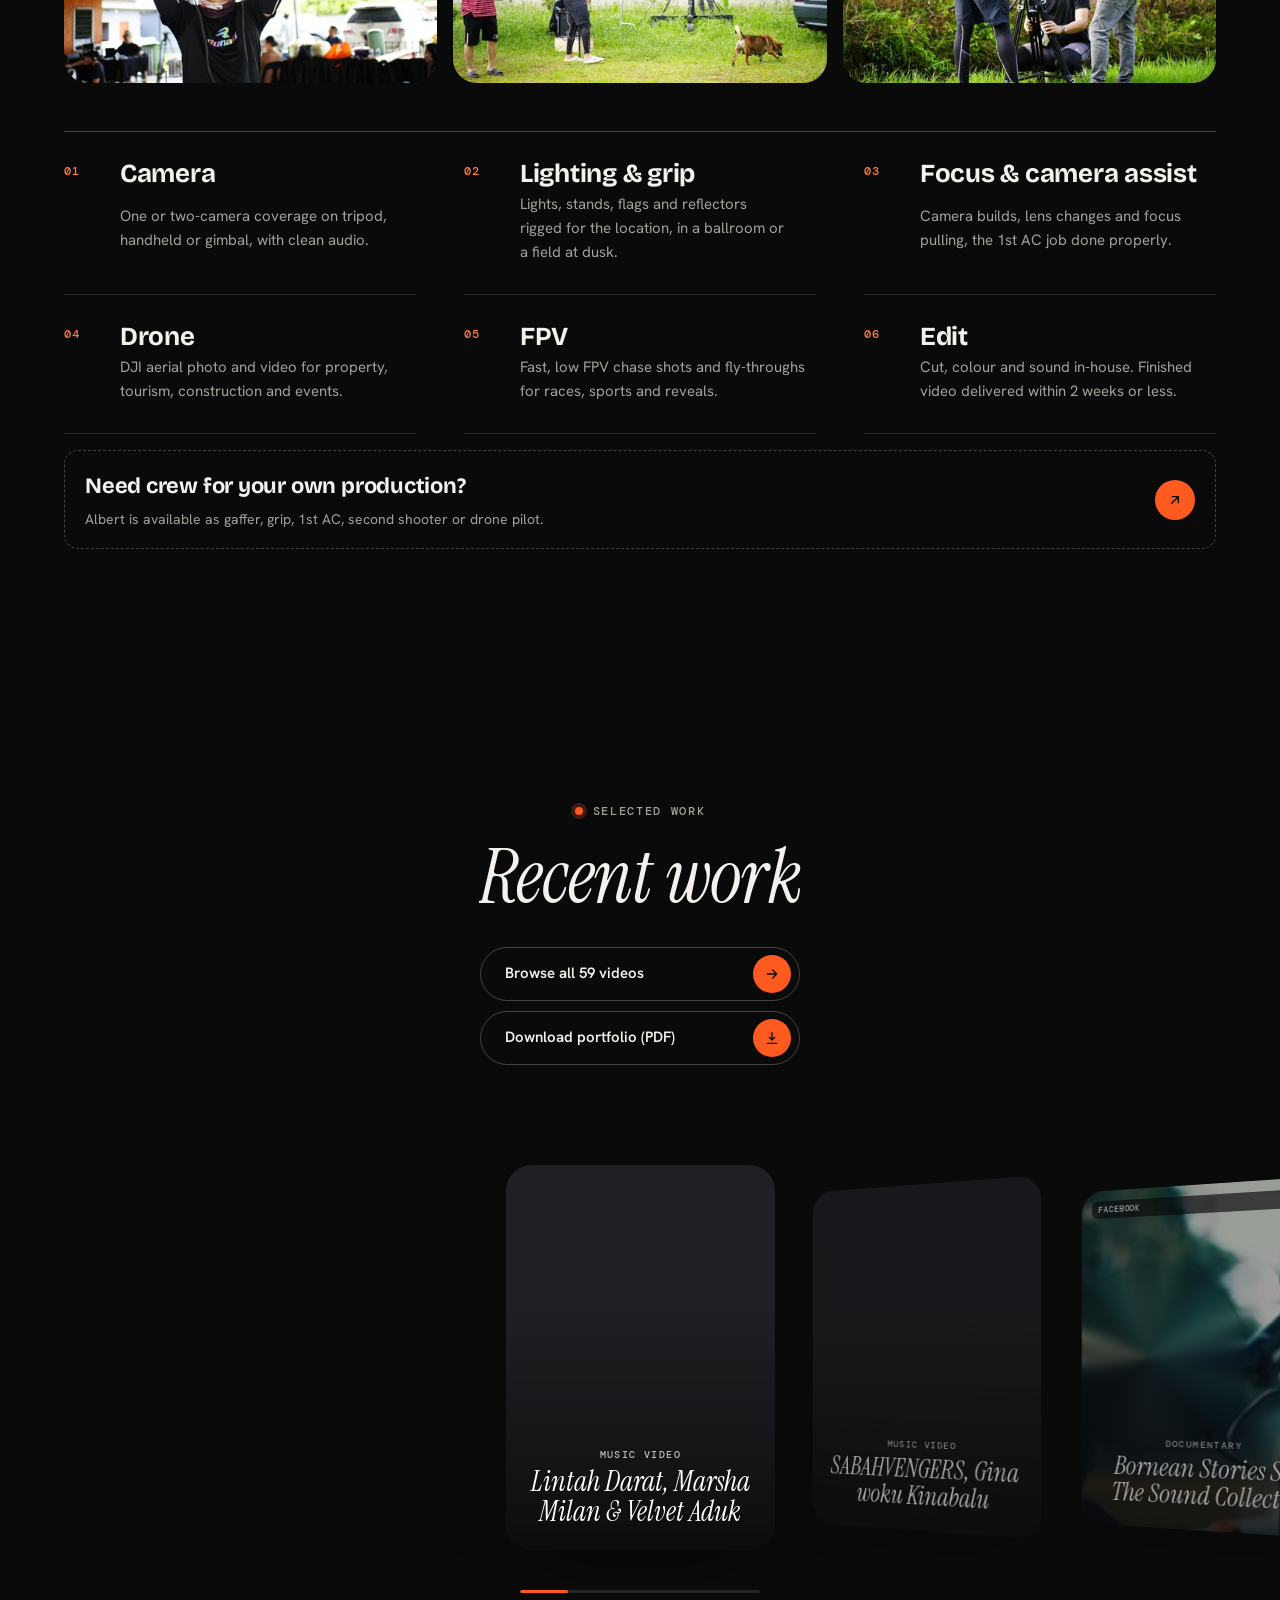
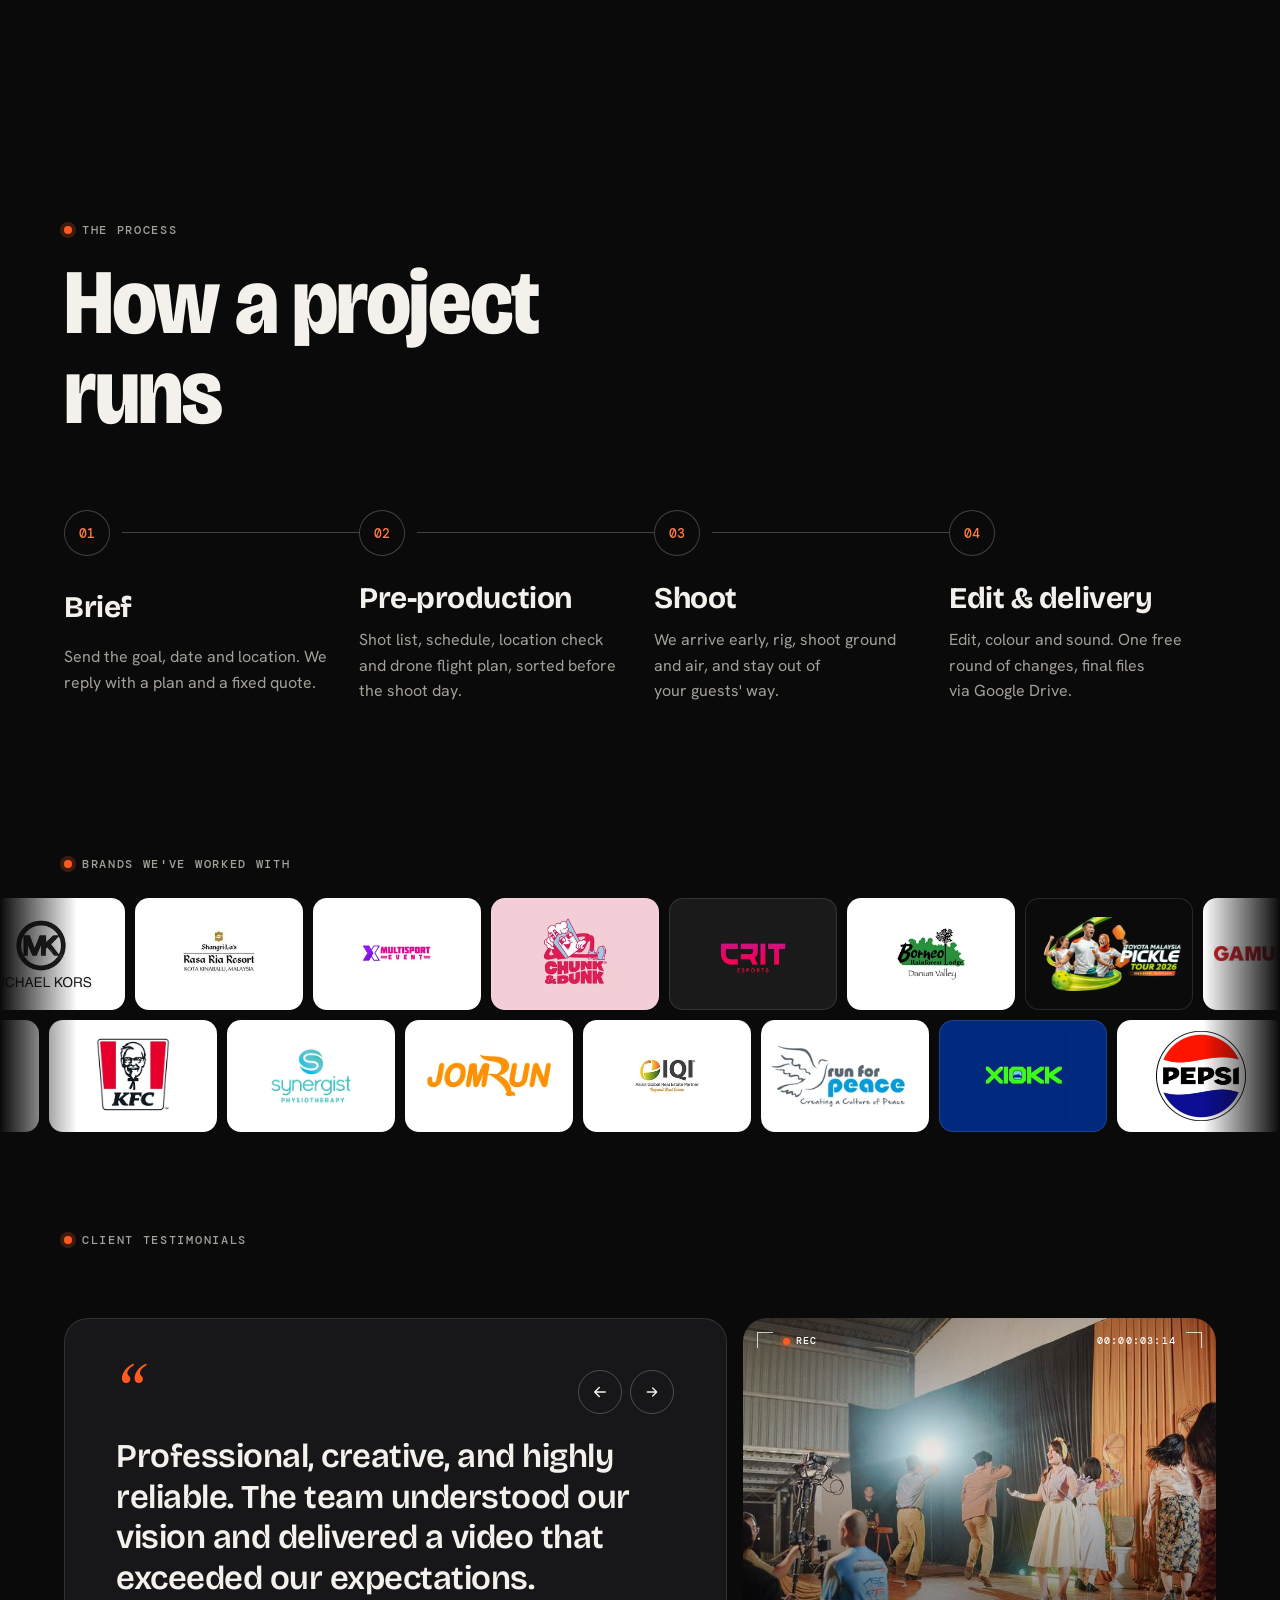
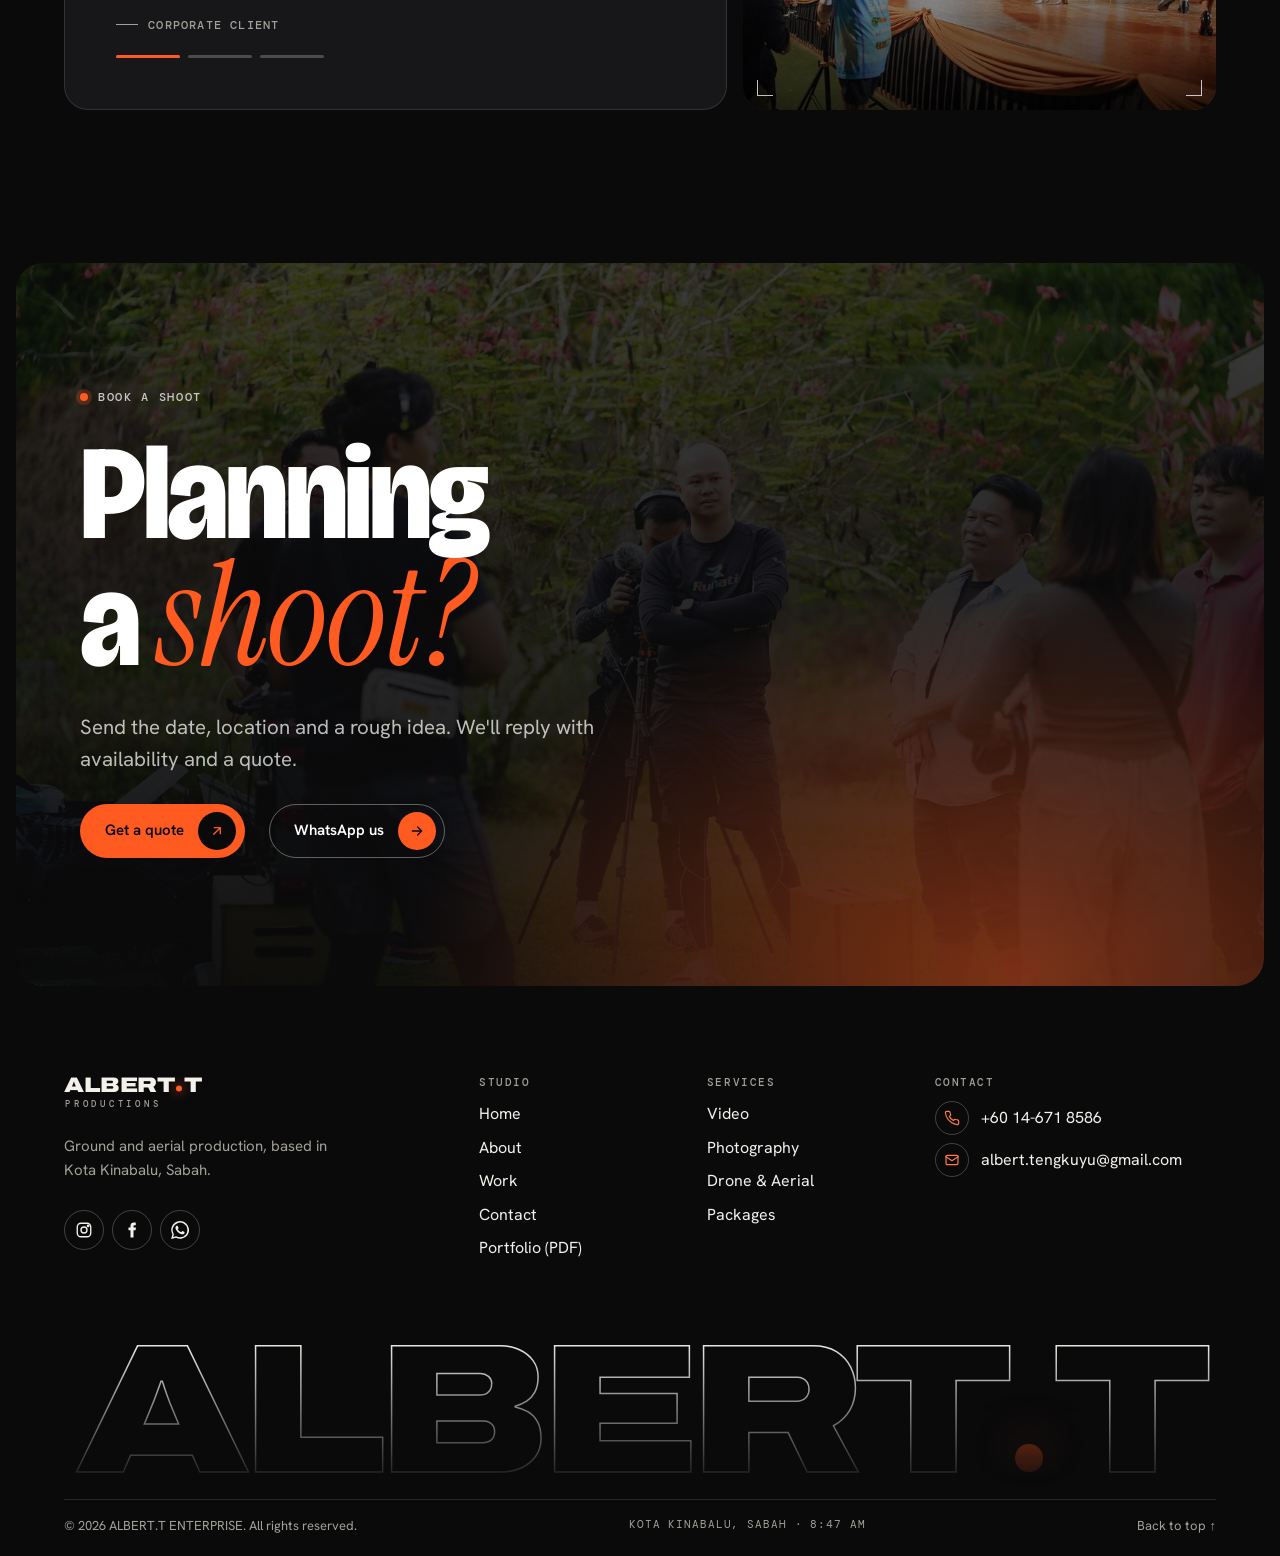
==== commit 29378a31: "Home service cards: from-prices match new packages Co-Authored-By: Claude Sonnet 5.5 <noreply@anthro" ====
--- a/index.html
+++ b/index.html
@@ -9,11 +9,11 @@
 <meta property="og:type" content="website">
 <meta property="og:title" content="ALBERT.T Productions | Video, Photo, Drone & FPV in Kota Kinabalu, Sabah">
 <meta property="og:description" content="Video, photography, drone and FPV crew in Kota Kinabalu, Sabah. Events, corporate films, music videos, documentaries and real estate, lit, shot, flown and edited in-house.">
-<meta property="og:image" content="https://alberttproductions.com/assets/img/photos/hero-1200.jpg?v=1794885533">
+<meta property="og:image" content="https://alberttproductions.com/assets/img/photos/hero-1200.jpg?v=1794886562">
 <meta name="twitter:card" content="summary_large_image">
 <meta name="twitter:title" content="ALBERT.T Productions | Video, Photo, Drone & FPV in Kota Kinabalu, Sabah">
 <meta name="twitter:description" content="Video, photography, drone and FPV crew in Kota Kinabalu, Sabah. Events, corporate films, music videos, documentaries and real estate, lit, shot, flown and edited in-house.">
-<meta name="twitter:image" content="https://alberttproductions.com/assets/img/photos/hero-1200.jpg?v=1794885533">
+<meta name="twitter:image" content="https://alberttproductions.com/assets/img/photos/hero-1200.jpg?v=1794886562">
 <meta property="og:site_name" content="ALBERT.T Productions">
 <meta property="og:locale" content="en_MY">
 <meta property="og:url" content="https://alberttproductions.com/">
@@ -27,9 +27,9 @@
 <link rel="preload" href="assets/fonts/bricolage.woff2" as="font" type="font/woff2" crossorigin>
 <link rel="preload" href="assets/fonts/hanken.woff2" as="font" type="font/woff2" crossorigin>
 <link rel="preconnect" href="https://i.ytimg.com">
-<link rel="stylesheet" href="assets/css/style.css?v=1794885533">
+<link rel="stylesheet" href="assets/css/style.css?v=1794886562">
 <script>(function(){var t;try{t=localStorage.getItem("albertt-theme")}catch(e){}document.documentElement.dataset.theme=t||"dark"})();</script>
-<link rel="preload" as="image" href="assets/img/photos/hero-1800.jpg?v=1794885533"><script type="application/ld+json">{"@context":"https://schema.org","@graph":[{"@type":["LocalBusiness","ProfessionalService"],"@id":"https://alberttproductions.com/#business","name":"ALBERT.T Productions","alternateName":["ALBERT.T ENTERPRISE","Albert T Productions"],"legalName":"ALBERT.T ENTERPRISE","url":"https://alberttproductions.com/","logo":"https://alberttproductions.com/assets/img/favicon.svg","image":"https://alberttproductions.com/assets/img/photos/hero-1200.jpg","description":"Video production, photography, drone and FPV drone services in Kota Kinabalu, Sabah, Malaysia. Events, corporate films, music videos, documentaries, real estate and commercials, shot and edited in-house.","telephone":"+60146718586","email":"albert.tengkuyu@gmail.com","foundingDate":"2024","address":{"@type":"PostalAddress","streetAddress":"Lot C22, 1st Floor, Salut Commercial Centre (V19 Phase 4), Jalan Politeknik, KKIP","postalCode":"88460","addressLocality":"Kota Kinabalu","addressRegion":"Sabah","addressCountry":"MY"},"priceRange":"RM 600 - RM 8,500","currenciesAccepted":"MYR","paymentAccepted":"Bank transfer","areaServed":[{"@type":"AdministrativeArea","name":"Sabah"},{"@type":"Country","name":"Malaysia"}],"founder":{"@type":"Person","@id":"https://alberttproductions.com/about#albert","name":"Albert Tengkuyu","jobTitle":"Owner and creative director","image":"https://alberttproductions.com/assets/img/photos/albert-portrait-clean.jpg"},"knowsAbout":["Video production","Event videography","Corporate video","Music video production","Photography","Drone videography","FPV drone cinematography","Real estate video"],"makesOffer":[{"@type":"Offer","itemOffered":{"@type":"Service","name":"Video production"}},{"@type":"Offer","itemOffered":{"@type":"Service","name":"Photography"}},{"@type":"Offer","itemOffered":{"@type":"Service","name":"Drone and FPV aerial services"}}]},{"@type":"WebSite","@id":"https://alberttproductions.com/#website","url":"https://alberttproductions.com/","name":"ALBERT.T Productions","inLanguage":"en-MY","publisher":{"@id":"https://alberttproductions.com/#business"}}]}</script>
+<link rel="preload" as="image" href="assets/img/photos/hero-1800.jpg?v=1794886562"><script type="application/ld+json">{"@context":"https://schema.org","@graph":[{"@type":["LocalBusiness","ProfessionalService"],"@id":"https://alberttproductions.com/#business","name":"ALBERT.T Productions","alternateName":["ALBERT.T ENTERPRISE","Albert T Productions"],"legalName":"ALBERT.T ENTERPRISE","url":"https://alberttproductions.com/","logo":"https://alberttproductions.com/assets/img/favicon.svg","image":"https://alberttproductions.com/assets/img/photos/hero-1200.jpg","description":"Video production, photography, drone and FPV drone services in Kota Kinabalu, Sabah, Malaysia. Events, corporate films, music videos, documentaries, real estate and commercials, shot and edited in-house.","telephone":"+60146718586","email":"albert.tengkuyu@gmail.com","foundingDate":"2024","address":{"@type":"PostalAddress","streetAddress":"Lot C22, 1st Floor, Salut Commercial Centre (V19 Phase 4), Jalan Politeknik, KKIP","postalCode":"88460","addressLocality":"Kota Kinabalu","addressRegion":"Sabah","addressCountry":"MY"},"priceRange":"RM 600 - RM 8,500","currenciesAccepted":"MYR","paymentAccepted":"Bank transfer","areaServed":[{"@type":"AdministrativeArea","name":"Sabah"},{"@type":"Country","name":"Malaysia"}],"founder":{"@type":"Person","@id":"https://alberttproductions.com/about#albert","name":"Albert Tengkuyu","jobTitle":"Owner and creative director","image":"https://alberttproductions.com/assets/img/photos/albert-portrait-clean.jpg"},"knowsAbout":["Video production","Event videography","Corporate video","Music video production","Photography","Drone videography","FPV drone cinematography","Real estate video"],"makesOffer":[{"@type":"Offer","itemOffered":{"@type":"Service","name":"Video production"}},{"@type":"Offer","itemOffered":{"@type":"Service","name":"Photography"}},{"@type":"Offer","itemOffered":{"@type":"Service","name":"Drone and FPV aerial services"}}]},{"@type":"WebSite","@id":"https://alberttproductions.com/#website","url":"https://alberttproductions.com/","name":"ALBERT.T Productions","inLanguage":"en-MY","publisher":{"@id":"https://alberttproductions.com/#business"}}]}</script>
 </head>
 <body>
 <a class="skip" href="#main">Skip to content</a>
@@ -65,7 +65,7 @@
 <section class="hero" aria-label="Introduction">
   <div class="hero__stage">
     <div class="hero__media">
-      <img src="assets/img/photos/hero-1800.jpg?v=1794885533" srcset="assets/img/photos/hero-480.jpg?v=1794885533 480w, assets/img/photos/hero-800.jpg?v=1794885533 800w, assets/img/photos/hero-1200.jpg?v=1794885533 1200w, assets/img/photos/hero-1800.jpg?v=1794885533 1800w" sizes="100vw" alt="Albert Tengkuyu with his arms folded, watching a take on a garden set with the crew" fetchpriority="high">
+      <img src="assets/img/photos/hero-1800.jpg?v=1794886562" srcset="assets/img/photos/hero-480.jpg?v=1794886562 480w, assets/img/photos/hero-800.jpg?v=1794886562 800w, assets/img/photos/hero-1200.jpg?v=1794886562 1200w, assets/img/photos/hero-1800.jpg?v=1794886562 1800w" sizes="100vw" alt="Albert Tengkuyu with his arms folded, watching a take on a garden set with the crew" fetchpriority="high">
     </div>
     <div class="streaks" aria-hidden="true">
       <span class="streak" style="--y:38%;--h:14px;--d:3.4s;--b:8px"></span>
@@ -151,16 +151,16 @@
     </div>
     <div class="cards" data-stagger>
       <a class="card" href="services#video" data-tilt data-reveal data-cursor="View">
-        <img src="assets/img/photos/field-1200.jpg?v=1794885533" srcset="assets/img/photos/field-480.jpg?v=1794885533 480w, assets/img/photos/field-800.jpg?v=1794885533 800w, assets/img/photos/field-1200.jpg?v=1794885533 1200w, assets/img/photos/field-1800.jpg?v=1794885533 1800w" sizes="(min-width:960px) 33vw, (min-width:640px) 50vw, 100vw" alt="Crew filming dancers in a field with a camera, umbrella and diffusion frame" loading="lazy" decoding="async">
-        <div class="card__body"><h3 class="card__title">Video Production</h3><span class="card__go"><svg width="16" height="16" viewBox="0 0 24 24" fill="none" stroke="currentColor" stroke-width="2" stroke-linecap="round" stroke-linejoin="round" aria-hidden="true"><path d="M5 12h14M13 6l6 6-6 6"/></svg></span><p class="card__text">Events, corporate films, music videos and social cut-downs. From RM 1,800.</p></div>
+        <img src="assets/img/photos/field-1200.jpg?v=1794886562" srcset="assets/img/photos/field-480.jpg?v=1794886562 480w, assets/img/photos/field-800.jpg?v=1794886562 800w, assets/img/photos/field-1200.jpg?v=1794886562 1200w, assets/img/photos/field-1800.jpg?v=1794886562 1800w" sizes="(min-width:960px) 33vw, (min-width:640px) 50vw, 100vw" alt="Crew filming dancers in a field with a camera, umbrella and diffusion frame" loading="lazy" decoding="async">
+        <div class="card__body"><h3 class="card__title">Video Production</h3><span class="card__go"><svg width="16" height="16" viewBox="0 0 24 24" fill="none" stroke="currentColor" stroke-width="2" stroke-linecap="round" stroke-linejoin="round" aria-hidden="true"><path d="M5 12h14M13 6l6 6-6 6"/></svg></span><p class="card__text">Events, corporate films, music videos and social cut-downs. From RM 2,500.</p></div>
       </a>
       <a class="card" href="services#photo" data-tilt data-reveal data-cursor="View">
-        <img src="assets/img/photos/crewcam-1200.jpg?v=1794885533" srcset="assets/img/photos/crewcam-480.jpg?v=1794885533 480w, assets/img/photos/crewcam-800.jpg?v=1794885533 800w, assets/img/photos/crewcam-1200.jpg?v=1794885533 1200w, assets/img/photos/crewcam-1800.jpg?v=1794885533 1800w" sizes="(min-width:960px) 33vw, (min-width:640px) 50vw, 100vw" alt="Camera crew preparing a shot while a stylist adjusts the talent" loading="lazy" decoding="async">
+        <img src="assets/img/photos/crewcam-1200.jpg?v=1794886562" srcset="assets/img/photos/crewcam-480.jpg?v=1794886562 480w, assets/img/photos/crewcam-800.jpg?v=1794886562 800w, assets/img/photos/crewcam-1200.jpg?v=1794886562 1200w, assets/img/photos/crewcam-1800.jpg?v=1794886562 1800w" sizes="(min-width:960px) 33vw, (min-width:640px) 50vw, 100vw" alt="Camera crew preparing a shot while a stylist adjusts the talent" loading="lazy" decoding="async">
         <div class="card__body"><h3 class="card__title">Photography</h3><span class="card__go"><svg width="16" height="16" viewBox="0 0 24 24" fill="none" stroke="currentColor" stroke-width="2" stroke-linecap="round" stroke-linejoin="round" aria-hidden="true"><path d="M5 12h14M13 6l6 6-6 6"/></svg></span><p class="card__text">Events, portraits and products, all colour edited. From RM 1,500.</p></div>
       </a>
       <a class="card" href="services#drone" data-tilt data-reveal data-cursor="View">
-        <img src="assets/img/photos/top-1200.jpg?v=1794885533" srcset="assets/img/photos/top-480.jpg?v=1794885533 480w, assets/img/photos/top-800.jpg?v=1794885533 800w, assets/img/photos/top-1200.jpg?v=1794885533 1200w, assets/img/photos/top-1800.jpg?v=1794885533 1800w" sizes="(min-width:960px) 33vw, 100vw" alt="High view of a film set in a garden with crew and equipment" loading="lazy" decoding="async">
-        <div class="card__body"><h3 class="card__title">Drone &amp; FPV</h3><span class="card__go"><svg width="16" height="16" viewBox="0 0 24 24" fill="none" stroke="currentColor" stroke-width="2" stroke-linecap="round" stroke-linejoin="round" aria-hidden="true"><path d="M5 12h14M13 6l6 6-6 6"/></svg></span><p class="card__text">DJI aerials and FPV fly-throughs for property, races and events. From RM 500.</p></div>
+        <img src="assets/img/photos/top-1200.jpg?v=1794886562" srcset="assets/img/photos/top-480.jpg?v=1794886562 480w, assets/img/photos/top-800.jpg?v=1794886562 800w, assets/img/photos/top-1200.jpg?v=1794886562 1200w, assets/img/photos/top-1800.jpg?v=1794886562 1800w" sizes="(min-width:960px) 33vw, 100vw" alt="High view of a film set in a garden with crew and equipment" loading="lazy" decoding="async">
+        <div class="card__body"><h3 class="card__title">Drone &amp; FPV</h3><span class="card__go"><svg width="16" height="16" viewBox="0 0 24 24" fill="none" stroke="currentColor" stroke-width="2" stroke-linecap="round" stroke-linejoin="round" aria-hidden="true"><path d="M5 12h14M13 6l6 6-6 6"/></svg></span><p class="card__text">DJI aerials and FPV fly-throughs for property, races and events. From RM 600.</p></div>
       </a>
     </div>
     <a class="strip" href="contact" data-reveal>
@@ -181,9 +181,9 @@
       </div>
     </div>
     <div class="trio trio--kit" data-stagger>
-      <div class="frame hover-zoom" data-reveal><img src="assets/img/photos/rigup-1200.jpg?v=1794885533" srcset="assets/img/photos/rigup-480.jpg?v=1794885533 480w, assets/img/photos/rigup-800.jpg?v=1794885533 800w, assets/img/photos/rigup-1200.jpg?v=1794885533 1200w, assets/img/photos/rigup-1800.jpg?v=1794885533 1800w" sizes="(min-width:900px) 33vw, 100vw" alt="Albert rigging a gimbal camera under a roof beam" loading="lazy" decoding="async"></div>
-      <div class="frame hover-zoom" data-reveal><img src="assets/img/photos/jibdog-1200.jpg?v=1794885533" srcset="assets/img/photos/jibdog-480.jpg?v=1794885533 480w, assets/img/photos/jibdog-800.jpg?v=1794885533 800w, assets/img/photos/jibdog-1200.jpg?v=1794885533 1200w, assets/img/photos/jibdog-1800.jpg?v=1794885533 1800w" sizes="(min-width:900px) 33vw, 100vw" alt="Crew running a jib arm on a garden set" loading="lazy" decoding="async"></div>
-      <div class="frame hover-zoom" data-reveal><img src="assets/img/photos/tripod-1200.jpg?v=1794885533" srcset="assets/img/photos/tripod-480.jpg?v=1794885533 480w, assets/img/photos/tripod-800.jpg?v=1794885533 800w, assets/img/photos/tripod-1200.jpg?v=1794885533 1200w, assets/img/photos/tripod-1800.jpg?v=1794885533 1800w" sizes="(min-width:900px) 33vw, 100vw" alt="Albert and the camera team lining up a shot on a tripod" loading="lazy" decoding="async"></div>
+      <div class="frame hover-zoom" data-reveal><img src="assets/img/photos/rigup-1200.jpg?v=1794886562" srcset="assets/img/photos/rigup-480.jpg?v=1794886562 480w, assets/img/photos/rigup-800.jpg?v=1794886562 800w, assets/img/photos/rigup-1200.jpg?v=1794886562 1200w, assets/img/photos/rigup-1800.jpg?v=1794886562 1800w" sizes="(min-width:900px) 33vw, 100vw" alt="Albert rigging a gimbal camera under a roof beam" loading="lazy" decoding="async"></div>
+      <div class="frame hover-zoom" data-reveal><img src="assets/img/photos/jibdog-1200.jpg?v=1794886562" srcset="assets/img/photos/jibdog-480.jpg?v=1794886562 480w, assets/img/photos/jibdog-800.jpg?v=1794886562 800w, assets/img/photos/jibdog-1200.jpg?v=1794886562 1200w, assets/img/photos/jibdog-1800.jpg?v=1794886562 1800w" sizes="(min-width:900px) 33vw, 100vw" alt="Crew running a jib arm on a garden set" loading="lazy" decoding="async"></div>
+      <div class="frame hover-zoom" data-reveal><img src="assets/img/photos/tripod-1200.jpg?v=1794886562" srcset="assets/img/photos/tripod-480.jpg?v=1794886562 480w, assets/img/photos/tripod-800.jpg?v=1794886562 800w, assets/img/photos/tripod-1200.jpg?v=1794886562 1200w, assets/img/photos/tripod-1800.jpg?v=1794886562 1800w" sizes="(min-width:900px) 33vw, 100vw" alt="Albert and the camera team lining up a shot on a tripod" loading="lazy" decoding="async"></div>
     </div>
     <div class="kit" data-stagger>
       <article class="kit__i" data-reveal><span class="kit__n">01</span><h3 class="h3">Camera</h3><p class="muted">One or two-camera coverage on tripod, handheld or gimbal, with clean audio.</p></article>
@@ -258,7 +258,7 @@
         </div>
       </div>
       <div class="quotes__media" data-reveal="clip">
-        <div class="frame frame--shade"><img src="assets/img/photos/stage-1200.jpg?v=1794885533" srcset="assets/img/photos/stage-480.jpg?v=1794885533 480w, assets/img/photos/stage-800.jpg?v=1794885533 800w, assets/img/photos/stage-1200.jpg?v=1794885533 1200w, assets/img/photos/stage-1800.jpg?v=1794885533 1800w" sizes="(min-width:900px) 40vw, 100vw" alt="Crew filming dancers on a stage under a film light" loading="lazy" decoding="async"><div class="hud" aria-hidden="true"><i></i><i></i><i></i><i></i><span class="hud__rec">Rec</span><span class="hud__tc" data-timecode>00:00:00:00</span></div></div>
+        <div class="frame frame--shade"><img src="assets/img/photos/stage-1200.jpg?v=1794886562" srcset="assets/img/photos/stage-480.jpg?v=1794886562 480w, assets/img/photos/stage-800.jpg?v=1794886562 800w, assets/img/photos/stage-1200.jpg?v=1794886562 1200w, assets/img/photos/stage-1800.jpg?v=1794886562 1800w" sizes="(min-width:900px) 40vw, 100vw" alt="Crew filming dancers on a stage under a film light" loading="lazy" decoding="async"><div class="hud" aria-hidden="true"><i></i><i></i><i></i><i></i><span class="hud__rec">Rec</span><span class="hud__tc" data-timecode>00:00:00:00</span></div></div>
       </div>
     </div>
   </div>
@@ -266,7 +266,7 @@
 
 <!-- ============ CTA ============ -->
 <section class="cta" aria-labelledby="cta-h">
-  <img src="assets/img/photos/garden-1200.jpg?v=1794885533" srcset="assets/img/photos/garden-480.jpg?v=1794885533 480w, assets/img/photos/garden-800.jpg?v=1794885533 800w, assets/img/photos/garden-1200.jpg?v=1794885533 1200w, assets/img/photos/garden-1800.jpg?v=1794885533 1800w" sizes="100vw" alt="Albert with his arms folded, watching a take with the crew" loading="lazy" decoding="async">
+  <img src="assets/img/photos/garden-1200.jpg?v=1794886562" srcset="assets/img/photos/garden-480.jpg?v=1794886562 480w, assets/img/photos/garden-800.jpg?v=1794886562 800w, assets/img/photos/garden-1200.jpg?v=1794886562 1200w, assets/img/photos/garden-1800.jpg?v=1794886562 1800w" sizes="100vw" alt="Albert with his arms folded, watching a take with the crew" loading="lazy" decoding="async">
   <div class="wrap cta__inner">
     <span class="eyebrow" style="color:rgba(255,255,255,.75)">Book a shoot</span>
     <h2 class="display cta__title" id="cta-h" data-split><span class="line">Planning</span><span class="line">a&nbsp;<em>shoot?</em></span></h2>
@@ -320,6 +320,6 @@
   <div class="modal__bg"></div>
   <div class="modal__box"><button class="modal__close" type="button" aria-label="Close video"><svg width="18" height="18" viewBox="0 0 24 24" fill="none" stroke="currentColor" stroke-width="2" stroke-linecap="round" aria-hidden="true"><path d="M6 6l12 12M18 6L6 18"/></svg></button><div class="modal__slot"></div><div class="modal__cap"><strong></strong><span></span><a class="modal__alt" target="_blank" rel="noopener" hidden>Video not playing? Open in Google Drive</a></div></div>
 </div>
-<script src="assets/js/main.js?v=1794885533" defer></script>
+<script src="assets/js/main.js?v=1794886562" defer></script>
 </body>
 </html>
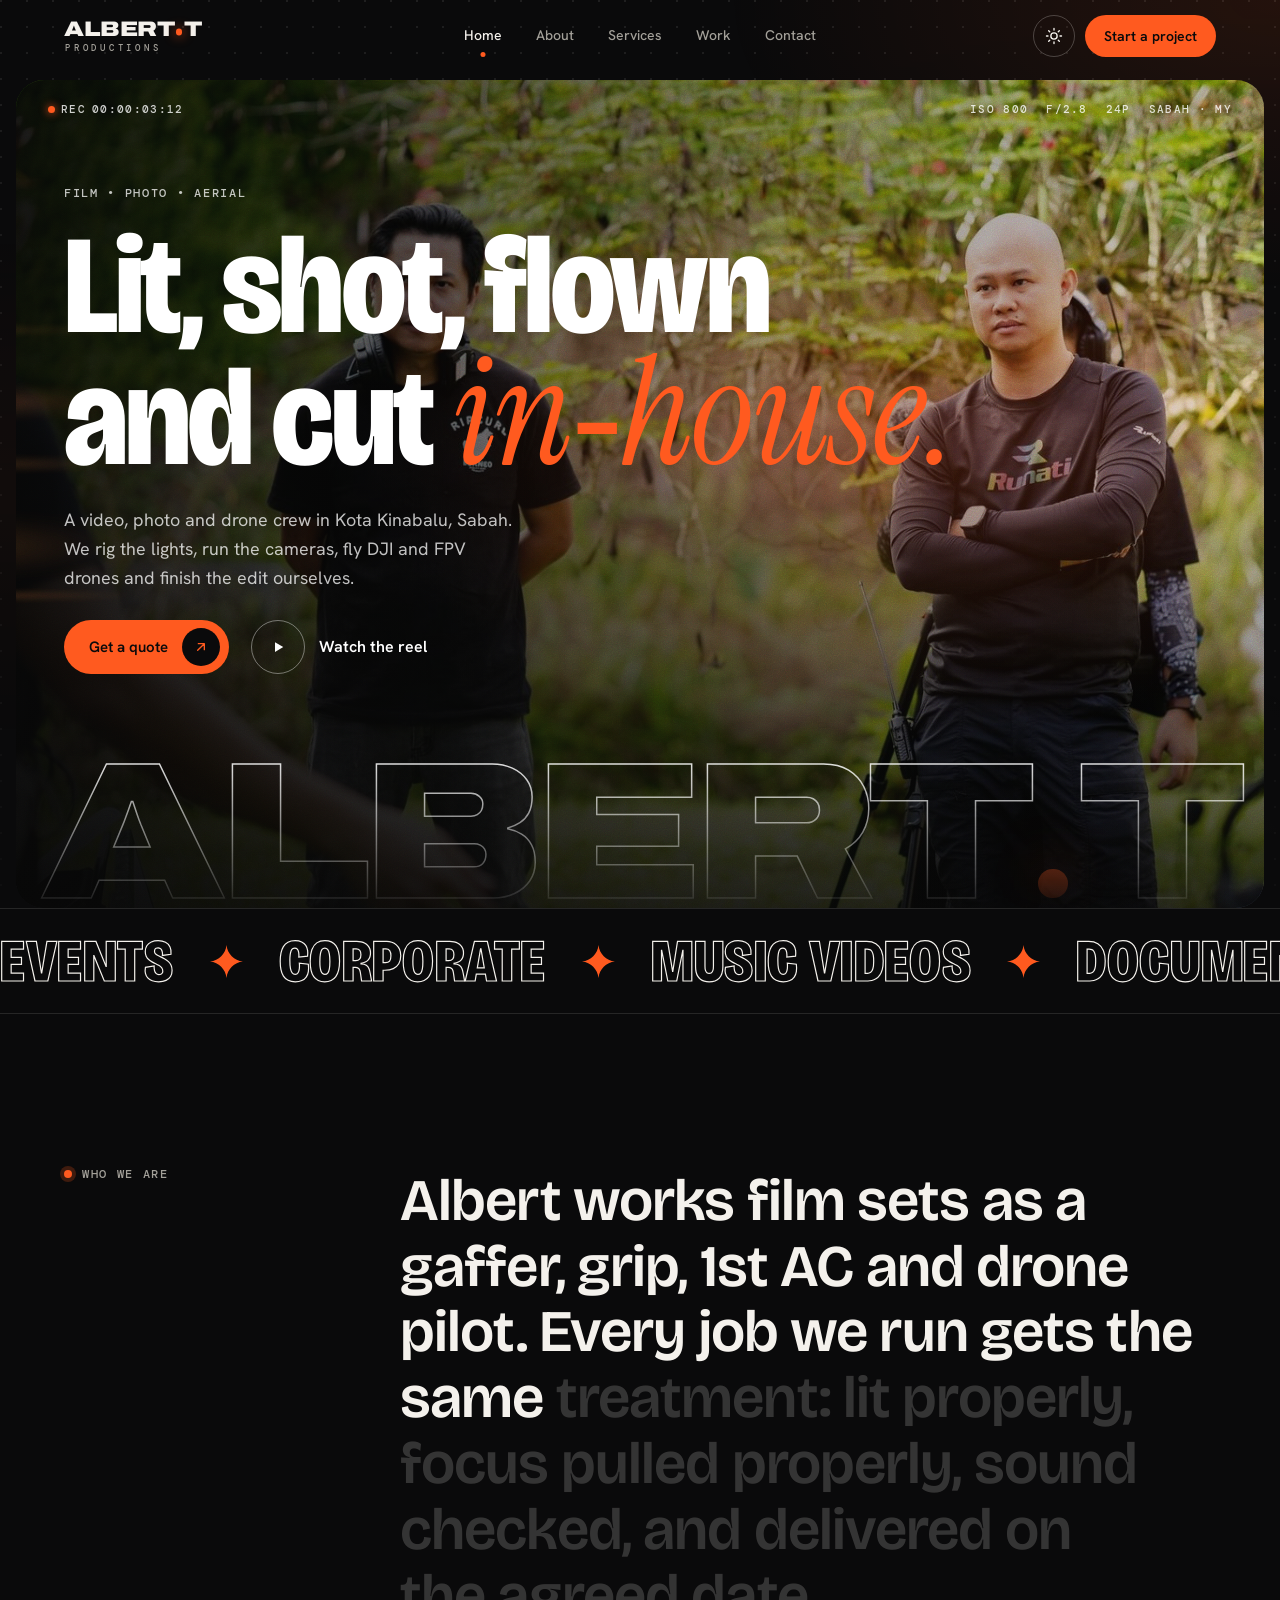
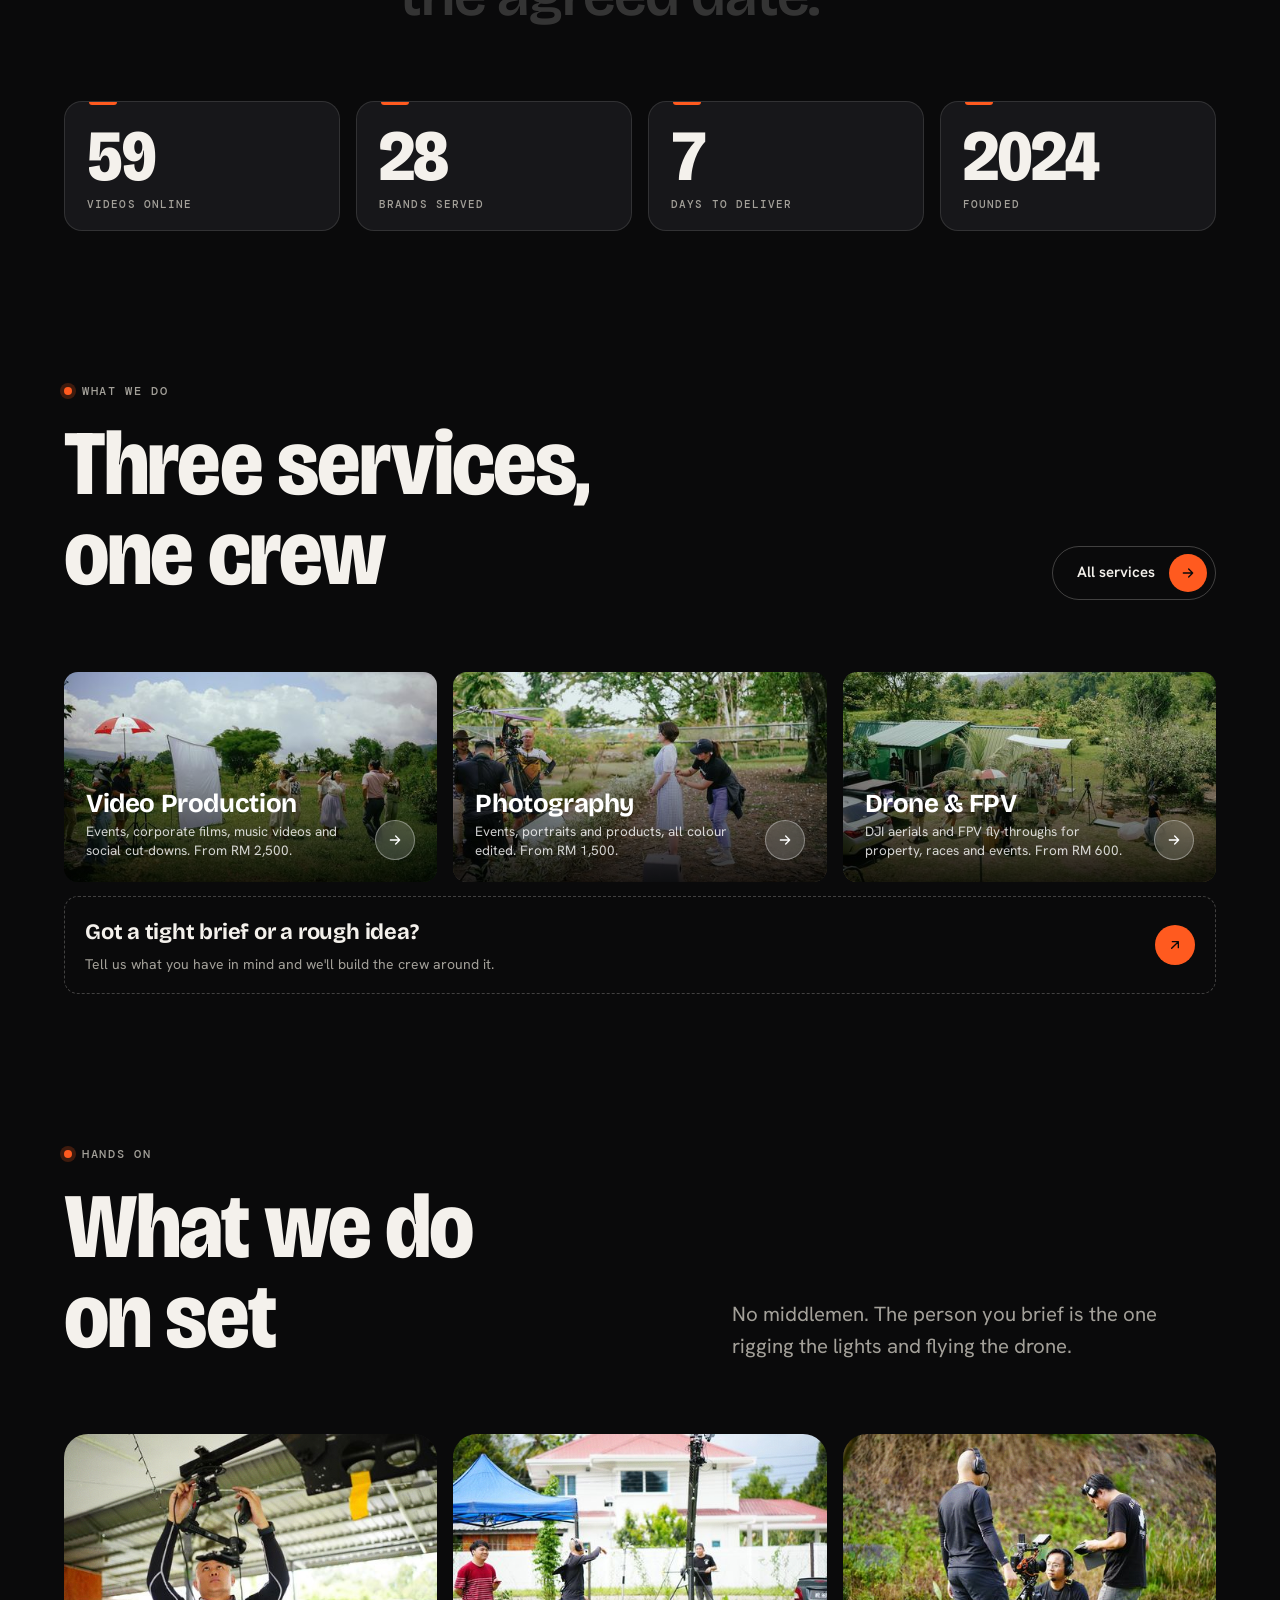
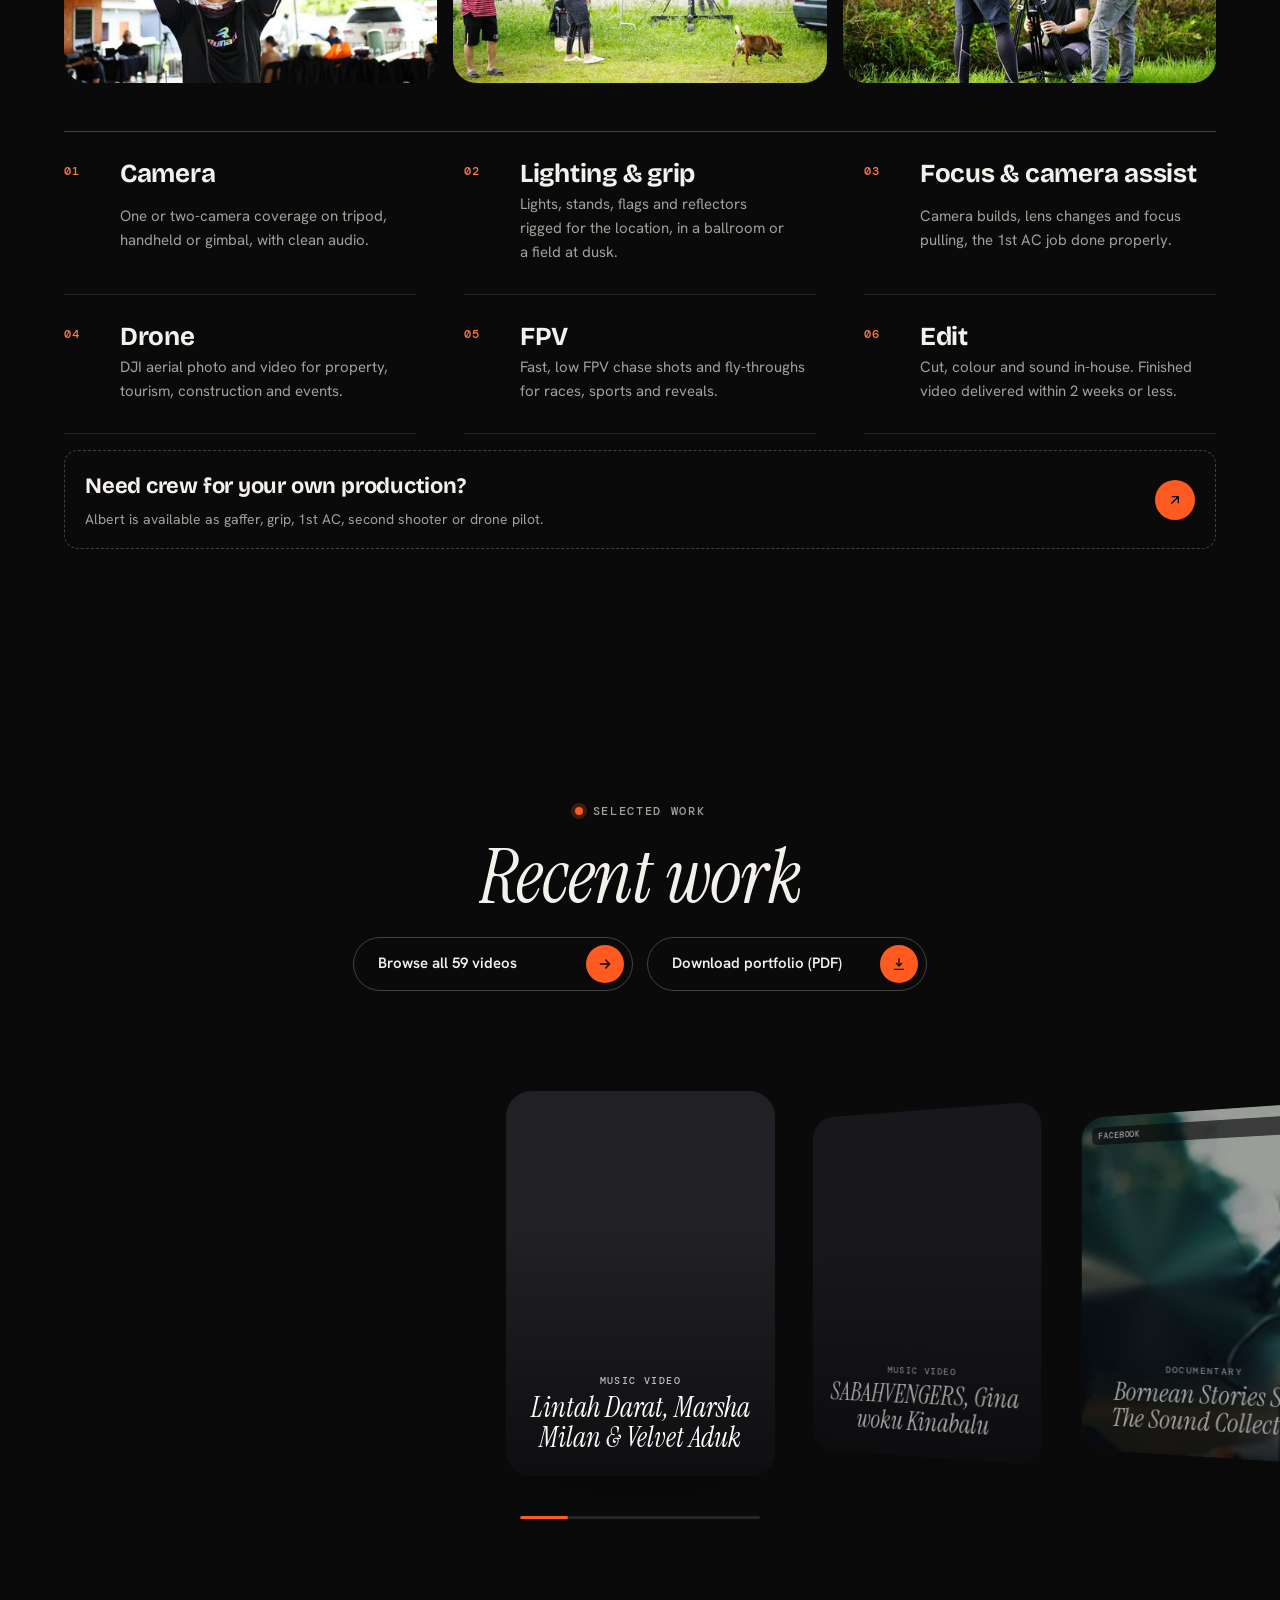
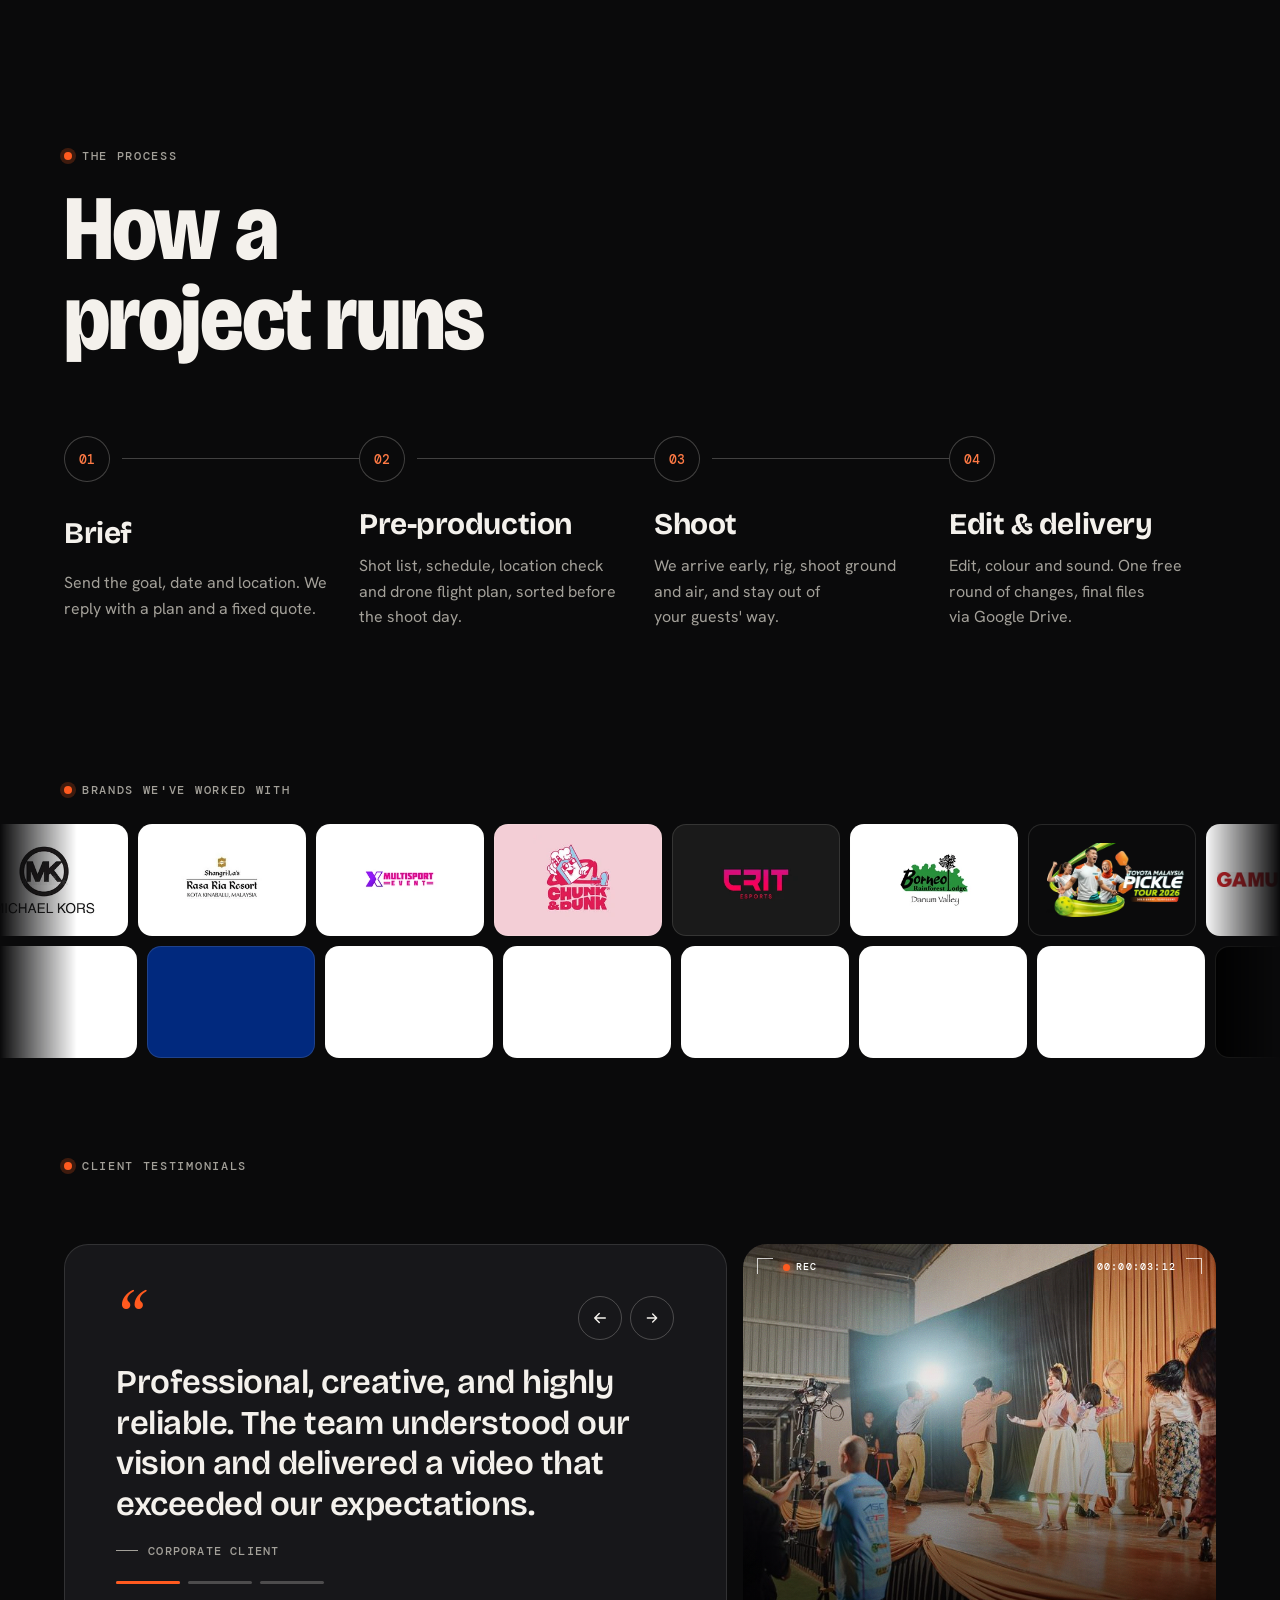
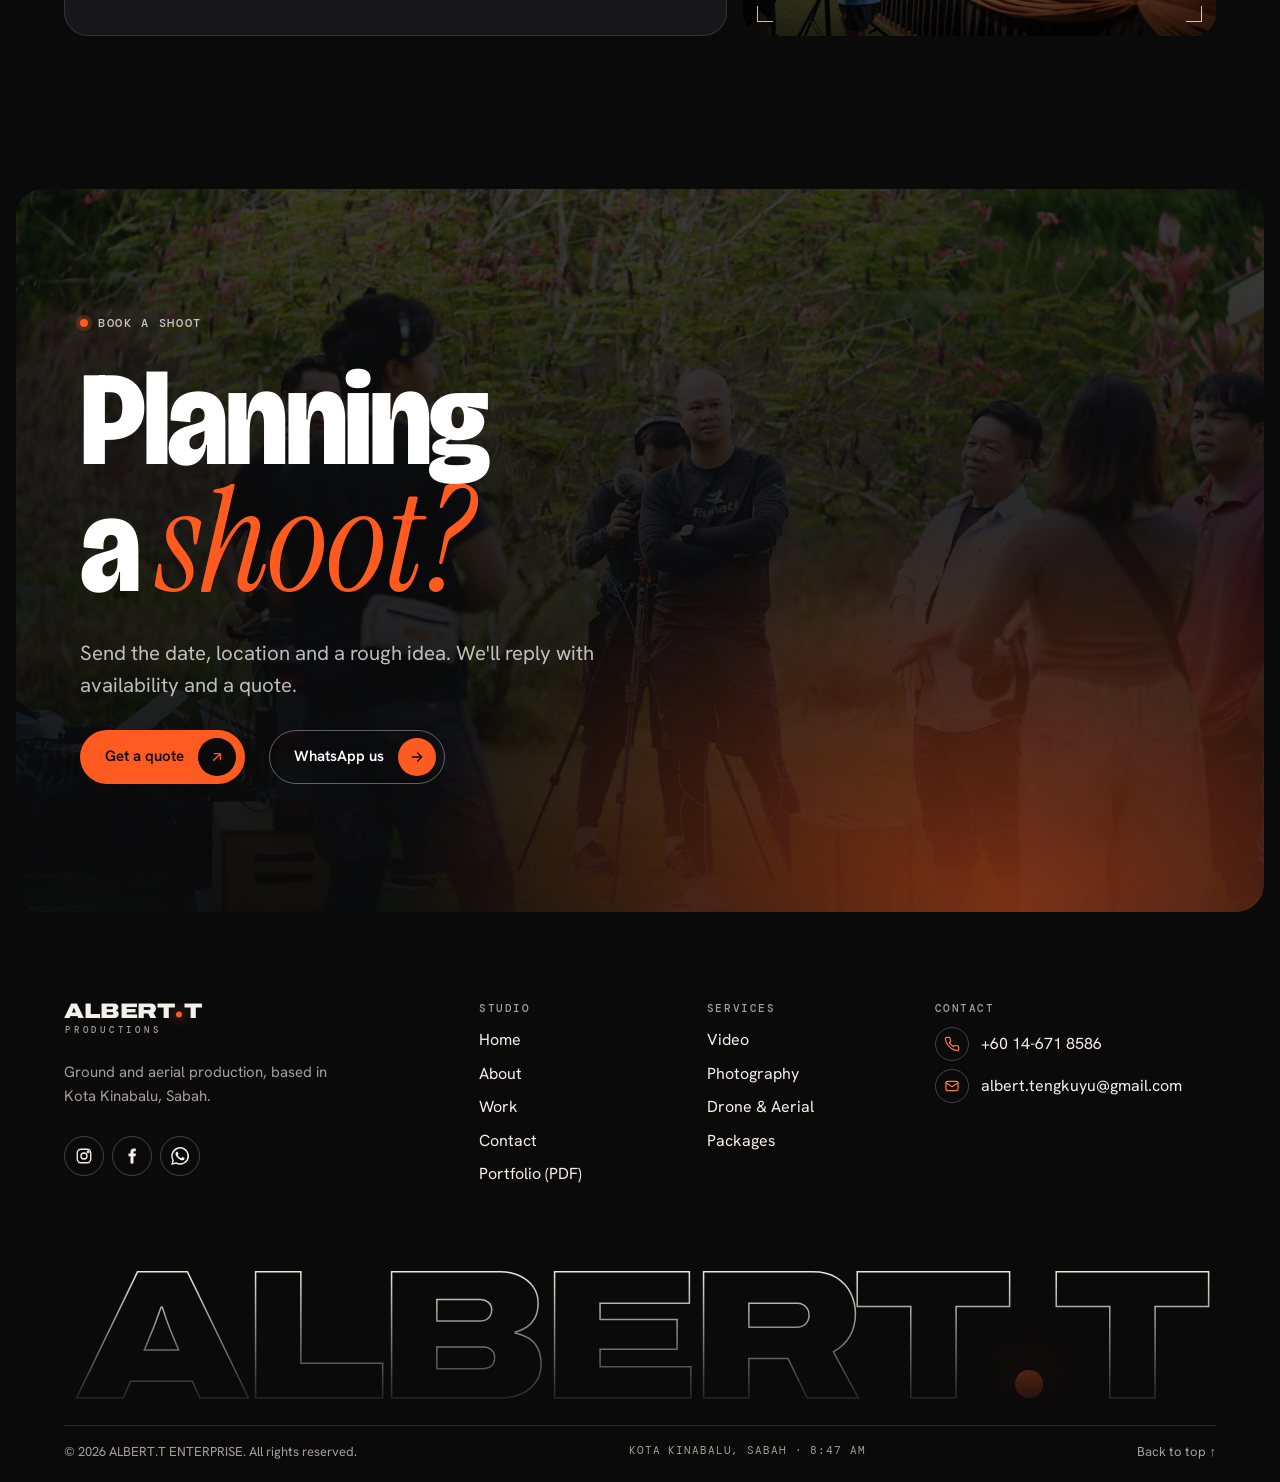
==== commit 0ac10f45: "Home: side-by-side Recent work buttons on desktop; process heading line break Co-Authored-By: Claude" ====
--- a/index.html
+++ b/index.html
@@ -9,11 +9,11 @@
 <meta property="og:type" content="website">
 <meta property="og:title" content="ALBERT.T Productions | Video, Photo, Drone & FPV in Kota Kinabalu, Sabah">
 <meta property="og:description" content="Video, photography, drone and FPV crew in Kota Kinabalu, Sabah. Events, corporate films, music videos, documentaries and real estate, lit, shot, flown and edited in-house.">
-<meta property="og:image" content="https://alberttproductions.com/assets/img/photos/hero-1200.jpg?v=1794886562">
+<meta property="og:image" content="https://alberttproductions.com/assets/img/photos/hero-1200.jpg?v=1794892137">
 <meta name="twitter:card" content="summary_large_image">
 <meta name="twitter:title" content="ALBERT.T Productions | Video, Photo, Drone & FPV in Kota Kinabalu, Sabah">
 <meta name="twitter:description" content="Video, photography, drone and FPV crew in Kota Kinabalu, Sabah. Events, corporate films, music videos, documentaries and real estate, lit, shot, flown and edited in-house.">
-<meta name="twitter:image" content="https://alberttproductions.com/assets/img/photos/hero-1200.jpg?v=1794886562">
+<meta name="twitter:image" content="https://alberttproductions.com/assets/img/photos/hero-1200.jpg?v=1794892137">
 <meta property="og:site_name" content="ALBERT.T Productions">
 <meta property="og:locale" content="en_MY">
 <meta property="og:url" content="https://alberttproductions.com/">
@@ -27,9 +27,9 @@
 <link rel="preload" href="assets/fonts/bricolage.woff2" as="font" type="font/woff2" crossorigin>
 <link rel="preload" href="assets/fonts/hanken.woff2" as="font" type="font/woff2" crossorigin>
 <link rel="preconnect" href="https://i.ytimg.com">
-<link rel="stylesheet" href="assets/css/style.css?v=1794886562">
+<link rel="stylesheet" href="assets/css/style.css?v=1794892137">
 <script>(function(){var t;try{t=localStorage.getItem("albertt-theme")}catch(e){}document.documentElement.dataset.theme=t||"dark"})();</script>
-<link rel="preload" as="image" href="assets/img/photos/hero-1800.jpg?v=1794886562"><script type="application/ld+json">{"@context":"https://schema.org","@graph":[{"@type":["LocalBusiness","ProfessionalService"],"@id":"https://alberttproductions.com/#business","name":"ALBERT.T Productions","alternateName":["ALBERT.T ENTERPRISE","Albert T Productions"],"legalName":"ALBERT.T ENTERPRISE","url":"https://alberttproductions.com/","logo":"https://alberttproductions.com/assets/img/favicon.svg","image":"https://alberttproductions.com/assets/img/photos/hero-1200.jpg","description":"Video production, photography, drone and FPV drone services in Kota Kinabalu, Sabah, Malaysia. Events, corporate films, music videos, documentaries, real estate and commercials, shot and edited in-house.","telephone":"+60146718586","email":"albert.tengkuyu@gmail.com","foundingDate":"2024","address":{"@type":"PostalAddress","streetAddress":"Lot C22, 1st Floor, Salut Commercial Centre (V19 Phase 4), Jalan Politeknik, KKIP","postalCode":"88460","addressLocality":"Kota Kinabalu","addressRegion":"Sabah","addressCountry":"MY"},"priceRange":"RM 600 - RM 8,500","currenciesAccepted":"MYR","paymentAccepted":"Bank transfer","areaServed":[{"@type":"AdministrativeArea","name":"Sabah"},{"@type":"Country","name":"Malaysia"}],"founder":{"@type":"Person","@id":"https://alberttproductions.com/about#albert","name":"Albert Tengkuyu","jobTitle":"Owner and creative director","image":"https://alberttproductions.com/assets/img/photos/albert-portrait-clean.jpg"},"knowsAbout":["Video production","Event videography","Corporate video","Music video production","Photography","Drone videography","FPV drone cinematography","Real estate video"],"makesOffer":[{"@type":"Offer","itemOffered":{"@type":"Service","name":"Video production"}},{"@type":"Offer","itemOffered":{"@type":"Service","name":"Photography"}},{"@type":"Offer","itemOffered":{"@type":"Service","name":"Drone and FPV aerial services"}}]},{"@type":"WebSite","@id":"https://alberttproductions.com/#website","url":"https://alberttproductions.com/","name":"ALBERT.T Productions","inLanguage":"en-MY","publisher":{"@id":"https://alberttproductions.com/#business"}}]}</script>
+<link rel="preload" as="image" href="assets/img/photos/hero-1800.jpg?v=1794892137"><script type="application/ld+json">{"@context":"https://schema.org","@graph":[{"@type":["LocalBusiness","ProfessionalService"],"@id":"https://alberttproductions.com/#business","name":"ALBERT.T Productions","alternateName":["ALBERT.T ENTERPRISE","Albert T Productions"],"legalName":"ALBERT.T ENTERPRISE","url":"https://alberttproductions.com/","logo":"https://alberttproductions.com/assets/img/favicon.svg","image":"https://alberttproductions.com/assets/img/photos/hero-1200.jpg","description":"Video production, photography, drone and FPV drone services in Kota Kinabalu, Sabah, Malaysia. Events, corporate films, music videos, documentaries, real estate and commercials, shot and edited in-house.","telephone":"+60146718586","email":"albert.tengkuyu@gmail.com","foundingDate":"2024","address":{"@type":"PostalAddress","streetAddress":"Lot C22, 1st Floor, Salut Commercial Centre (V19 Phase 4), Jalan Politeknik, KKIP","postalCode":"88460","addressLocality":"Kota Kinabalu","addressRegion":"Sabah","addressCountry":"MY"},"priceRange":"RM 600 - RM 8,500","currenciesAccepted":"MYR","paymentAccepted":"Bank transfer","areaServed":[{"@type":"AdministrativeArea","name":"Sabah"},{"@type":"Country","name":"Malaysia"}],"founder":{"@type":"Person","@id":"https://alberttproductions.com/about#albert","name":"Albert Tengkuyu","jobTitle":"Owner and creative director","image":"https://alberttproductions.com/assets/img/photos/albert-portrait-clean.jpg"},"knowsAbout":["Video production","Event videography","Corporate video","Music video production","Photography","Drone videography","FPV drone cinematography","Real estate video"],"makesOffer":[{"@type":"Offer","itemOffered":{"@type":"Service","name":"Video production"}},{"@type":"Offer","itemOffered":{"@type":"Service","name":"Photography"}},{"@type":"Offer","itemOffered":{"@type":"Service","name":"Drone and FPV aerial services"}}]},{"@type":"WebSite","@id":"https://alberttproductions.com/#website","url":"https://alberttproductions.com/","name":"ALBERT.T Productions","inLanguage":"en-MY","publisher":{"@id":"https://alberttproductions.com/#business"}}]}</script>
 </head>
 <body>
 <a class="skip" href="#main">Skip to content</a>
@@ -65,7 +65,7 @@
 <section class="hero" aria-label="Introduction">
   <div class="hero__stage">
     <div class="hero__media">
-      <img src="assets/img/photos/hero-1800.jpg?v=1794886562" srcset="assets/img/photos/hero-480.jpg?v=1794886562 480w, assets/img/photos/hero-800.jpg?v=1794886562 800w, assets/img/photos/hero-1200.jpg?v=1794886562 1200w, assets/img/photos/hero-1800.jpg?v=1794886562 1800w" sizes="100vw" alt="Albert Tengkuyu with his arms folded, watching a take on a garden set with the crew" fetchpriority="high">
+      <img src="assets/img/photos/hero-1800.jpg?v=1794892137" srcset="assets/img/photos/hero-480.jpg?v=1794892137 480w, assets/img/photos/hero-800.jpg?v=1794892137 800w, assets/img/photos/hero-1200.jpg?v=1794892137 1200w, assets/img/photos/hero-1800.jpg?v=1794892137 1800w" sizes="100vw" alt="Albert Tengkuyu with his arms folded, watching a take on a garden set with the crew" fetchpriority="high">
     </div>
     <div class="streaks" aria-hidden="true">
       <span class="streak" style="--y:38%;--h:14px;--d:3.4s;--b:8px"></span>
@@ -151,15 +151,15 @@
     </div>
     <div class="cards" data-stagger>
       <a class="card" href="services#video" data-tilt data-reveal data-cursor="View">
-        <img src="assets/img/photos/field-1200.jpg?v=1794886562" srcset="assets/img/photos/field-480.jpg?v=1794886562 480w, assets/img/photos/field-800.jpg?v=1794886562 800w, assets/img/photos/field-1200.jpg?v=1794886562 1200w, assets/img/photos/field-1800.jpg?v=1794886562 1800w" sizes="(min-width:960px) 33vw, (min-width:640px) 50vw, 100vw" alt="Crew filming dancers in a field with a camera, umbrella and diffusion frame" loading="lazy" decoding="async">
+        <img src="assets/img/photos/field-1200.jpg?v=1794892137" srcset="assets/img/photos/field-480.jpg?v=1794892137 480w, assets/img/photos/field-800.jpg?v=1794892137 800w, assets/img/photos/field-1200.jpg?v=1794892137 1200w, assets/img/photos/field-1800.jpg?v=1794892137 1800w" sizes="(min-width:960px) 33vw, (min-width:640px) 50vw, 100vw" alt="Crew filming dancers in a field with a camera, umbrella and diffusion frame" loading="lazy" decoding="async">
         <div class="card__body"><h3 class="card__title">Video Production</h3><span class="card__go"><svg width="16" height="16" viewBox="0 0 24 24" fill="none" stroke="currentColor" stroke-width="2" stroke-linecap="round" stroke-linejoin="round" aria-hidden="true"><path d="M5 12h14M13 6l6 6-6 6"/></svg></span><p class="card__text">Events, corporate films, music videos and social cut-downs. From RM 2,500.</p></div>
       </a>
       <a class="card" href="services#photo" data-tilt data-reveal data-cursor="View">
-        <img src="assets/img/photos/crewcam-1200.jpg?v=1794886562" srcset="assets/img/photos/crewcam-480.jpg?v=1794886562 480w, assets/img/photos/crewcam-800.jpg?v=1794886562 800w, assets/img/photos/crewcam-1200.jpg?v=1794886562 1200w, assets/img/photos/crewcam-1800.jpg?v=1794886562 1800w" sizes="(min-width:960px) 33vw, (min-width:640px) 50vw, 100vw" alt="Camera crew preparing a shot while a stylist adjusts the talent" loading="lazy" decoding="async">
+        <img src="assets/img/photos/crewcam-1200.jpg?v=1794892137" srcset="assets/img/photos/crewcam-480.jpg?v=1794892137 480w, assets/img/photos/crewcam-800.jpg?v=1794892137 800w, assets/img/photos/crewcam-1200.jpg?v=1794892137 1200w, assets/img/photos/crewcam-1800.jpg?v=1794892137 1800w" sizes="(min-width:960px) 33vw, (min-width:640px) 50vw, 100vw" alt="Camera crew preparing a shot while a stylist adjusts the talent" loading="lazy" decoding="async">
         <div class="card__body"><h3 class="card__title">Photography</h3><span class="card__go"><svg width="16" height="16" viewBox="0 0 24 24" fill="none" stroke="currentColor" stroke-width="2" stroke-linecap="round" stroke-linejoin="round" aria-hidden="true"><path d="M5 12h14M13 6l6 6-6 6"/></svg></span><p class="card__text">Events, portraits and products, all colour edited. From RM 1,500.</p></div>
       </a>
       <a class="card" href="services#drone" data-tilt data-reveal data-cursor="View">
-        <img src="assets/img/photos/top-1200.jpg?v=1794886562" srcset="assets/img/photos/top-480.jpg?v=1794886562 480w, assets/img/photos/top-800.jpg?v=1794886562 800w, assets/img/photos/top-1200.jpg?v=1794886562 1200w, assets/img/photos/top-1800.jpg?v=1794886562 1800w" sizes="(min-width:960px) 33vw, 100vw" alt="High view of a film set in a garden with crew and equipment" loading="lazy" decoding="async">
+        <img src="assets/img/photos/top-1200.jpg?v=1794892137" srcset="assets/img/photos/top-480.jpg?v=1794892137 480w, assets/img/photos/top-800.jpg?v=1794892137 800w, assets/img/photos/top-1200.jpg?v=1794892137 1200w, assets/img/photos/top-1800.jpg?v=1794892137 1800w" sizes="(min-width:960px) 33vw, 100vw" alt="High view of a film set in a garden with crew and equipment" loading="lazy" decoding="async">
         <div class="card__body"><h3 class="card__title">Drone &amp; FPV</h3><span class="card__go"><svg width="16" height="16" viewBox="0 0 24 24" fill="none" stroke="currentColor" stroke-width="2" stroke-linecap="round" stroke-linejoin="round" aria-hidden="true"><path d="M5 12h14M13 6l6 6-6 6"/></svg></span><p class="card__text">DJI aerials and FPV fly-throughs for property, races and events. From RM 600.</p></div>
       </a>
     </div>
@@ -181,9 +181,9 @@
       </div>
     </div>
     <div class="trio trio--kit" data-stagger>
-      <div class="frame hover-zoom" data-reveal><img src="assets/img/photos/rigup-1200.jpg?v=1794886562" srcset="assets/img/photos/rigup-480.jpg?v=1794886562 480w, assets/img/photos/rigup-800.jpg?v=1794886562 800w, assets/img/photos/rigup-1200.jpg?v=1794886562 1200w, assets/img/photos/rigup-1800.jpg?v=1794886562 1800w" sizes="(min-width:900px) 33vw, 100vw" alt="Albert rigging a gimbal camera under a roof beam" loading="lazy" decoding="async"></div>
-      <div class="frame hover-zoom" data-reveal><img src="assets/img/photos/jibdog-1200.jpg?v=1794886562" srcset="assets/img/photos/jibdog-480.jpg?v=1794886562 480w, assets/img/photos/jibdog-800.jpg?v=1794886562 800w, assets/img/photos/jibdog-1200.jpg?v=1794886562 1200w, assets/img/photos/jibdog-1800.jpg?v=1794886562 1800w" sizes="(min-width:900px) 33vw, 100vw" alt="Crew running a jib arm on a garden set" loading="lazy" decoding="async"></div>
-      <div class="frame hover-zoom" data-reveal><img src="assets/img/photos/tripod-1200.jpg?v=1794886562" srcset="assets/img/photos/tripod-480.jpg?v=1794886562 480w, assets/img/photos/tripod-800.jpg?v=1794886562 800w, assets/img/photos/tripod-1200.jpg?v=1794886562 1200w, assets/img/photos/tripod-1800.jpg?v=1794886562 1800w" sizes="(min-width:900px) 33vw, 100vw" alt="Albert and the camera team lining up a shot on a tripod" loading="lazy" decoding="async"></div>
+      <div class="frame hover-zoom" data-reveal><img src="assets/img/photos/rigup-1200.jpg?v=1794892137" srcset="assets/img/photos/rigup-480.jpg?v=1794892137 480w, assets/img/photos/rigup-800.jpg?v=1794892137 800w, assets/img/photos/rigup-1200.jpg?v=1794892137 1200w, assets/img/photos/rigup-1800.jpg?v=1794892137 1800w" sizes="(min-width:900px) 33vw, 100vw" alt="Albert rigging a gimbal camera under a roof beam" loading="lazy" decoding="async"></div>
+      <div class="frame hover-zoom" data-reveal><img src="assets/img/photos/jibdog-1200.jpg?v=1794892137" srcset="assets/img/photos/jibdog-480.jpg?v=1794892137 480w, assets/img/photos/jibdog-800.jpg?v=1794892137 800w, assets/img/photos/jibdog-1200.jpg?v=1794892137 1200w, assets/img/photos/jibdog-1800.jpg?v=1794892137 1800w" sizes="(min-width:900px) 33vw, 100vw" alt="Crew running a jib arm on a garden set" loading="lazy" decoding="async"></div>
+      <div class="frame hover-zoom" data-reveal><img src="assets/img/photos/tripod-1200.jpg?v=1794892137" srcset="assets/img/photos/tripod-480.jpg?v=1794892137 480w, assets/img/photos/tripod-800.jpg?v=1794892137 800w, assets/img/photos/tripod-1200.jpg?v=1794892137 1200w, assets/img/photos/tripod-1800.jpg?v=1794892137 1800w" sizes="(min-width:900px) 33vw, 100vw" alt="Albert and the camera team lining up a shot on a tripod" loading="lazy" decoding="async"></div>
     </div>
     <div class="kit" data-stagger>
       <article class="kit__i" data-reveal><span class="kit__n">01</span><h3 class="h3">Camera</h3><p class="muted">One or two-camera coverage on tripod, handheld or gimbal, with clean audio.</p></article>
@@ -220,7 +220,7 @@
   <div class="wrap">
     <div class="s-head">
       <span class="eyebrow">The process</span>
-      <h2 class="h2" id="proc-h" data-split><span class="line">How a project</span><span class="line">runs</span></h2>
+      <h2 class="h2" id="proc-h" data-split><span class="line">How a</span><span class="line">project runs</span></h2>
     </div>
     <ol class="steps" data-stagger>
       <li class="step" data-reveal><span class="step__n">01</span><h3 class="step__t">Brief</h3><p class="step__d">Send the goal, date and location. We reply with a plan and a fixed quote.</p></li>
@@ -258,7 +258,7 @@
         </div>
       </div>
       <div class="quotes__media" data-reveal="clip">
-        <div class="frame frame--shade"><img src="assets/img/photos/stage-1200.jpg?v=1794886562" srcset="assets/img/photos/stage-480.jpg?v=1794886562 480w, assets/img/photos/stage-800.jpg?v=1794886562 800w, assets/img/photos/stage-1200.jpg?v=1794886562 1200w, assets/img/photos/stage-1800.jpg?v=1794886562 1800w" sizes="(min-width:900px) 40vw, 100vw" alt="Crew filming dancers on a stage under a film light" loading="lazy" decoding="async"><div class="hud" aria-hidden="true"><i></i><i></i><i></i><i></i><span class="hud__rec">Rec</span><span class="hud__tc" data-timecode>00:00:00:00</span></div></div>
+        <div class="frame frame--shade"><img src="assets/img/photos/stage-1200.jpg?v=1794892137" srcset="assets/img/photos/stage-480.jpg?v=1794892137 480w, assets/img/photos/stage-800.jpg?v=1794892137 800w, assets/img/photos/stage-1200.jpg?v=1794892137 1200w, assets/img/photos/stage-1800.jpg?v=1794892137 1800w" sizes="(min-width:900px) 40vw, 100vw" alt="Crew filming dancers on a stage under a film light" loading="lazy" decoding="async"><div class="hud" aria-hidden="true"><i></i><i></i><i></i><i></i><span class="hud__rec">Rec</span><span class="hud__tc" data-timecode>00:00:00:00</span></div></div>
       </div>
     </div>
   </div>
@@ -266,7 +266,7 @@
 
 <!-- ============ CTA ============ -->
 <section class="cta" aria-labelledby="cta-h">
-  <img src="assets/img/photos/garden-1200.jpg?v=1794886562" srcset="assets/img/photos/garden-480.jpg?v=1794886562 480w, assets/img/photos/garden-800.jpg?v=1794886562 800w, assets/img/photos/garden-1200.jpg?v=1794886562 1200w, assets/img/photos/garden-1800.jpg?v=1794886562 1800w" sizes="100vw" alt="Albert with his arms folded, watching a take with the crew" loading="lazy" decoding="async">
+  <img src="assets/img/photos/garden-1200.jpg?v=1794892137" srcset="assets/img/photos/garden-480.jpg?v=1794892137 480w, assets/img/photos/garden-800.jpg?v=1794892137 800w, assets/img/photos/garden-1200.jpg?v=1794892137 1200w, assets/img/photos/garden-1800.jpg?v=1794892137 1800w" sizes="100vw" alt="Albert with his arms folded, watching a take with the crew" loading="lazy" decoding="async">
   <div class="wrap cta__inner">
     <span class="eyebrow" style="color:rgba(255,255,255,.75)">Book a shoot</span>
     <h2 class="display cta__title" id="cta-h" data-split><span class="line">Planning</span><span class="line">a&nbsp;<em>shoot?</em></span></h2>
@@ -320,6 +320,6 @@
   <div class="modal__bg"></div>
   <div class="modal__box"><button class="modal__close" type="button" aria-label="Close video"><svg width="18" height="18" viewBox="0 0 24 24" fill="none" stroke="currentColor" stroke-width="2" stroke-linecap="round" aria-hidden="true"><path d="M6 6l12 12M18 6L6 18"/></svg></button><div class="modal__slot"></div><div class="modal__cap"><strong></strong><span></span><a class="modal__alt" target="_blank" rel="noopener" hidden>Video not playing? Open in Google Drive</a></div></div>
 </div>
-<script src="assets/js/main.js?v=1794886562" defer></script>
+<script src="assets/js/main.js?v=1794892137" defer></script>
 </body>
 </html>
--- a/assets/css/style.css
+++ b/assets/css/style.css
@@ -1172,3 +1172,10 @@
 .footer__ci { width: 34px; height: 34px; border-radius: 50%; border: 1px solid var(--line-strong); display: grid; place-items: center; flex: none; color: var(--accent-text); transition: background-color .3s, color .3s, border-color .3s; }
 .footer__ci svg { width: 16px; height: 16px; }
 .footer__ct:hover .footer__ci { background: var(--accent); border-color: var(--accent); color: var(--on-accent); }
+
+/* Desktop: Recent work buttons side by side */
+@media (min-width: 700px) {
+  .cs--3d .s-head__row { grid-template-columns: auto auto; justify-content: center; column-gap: 14px; row-gap: 0; }
+  .cs--3d .s-head__row .h2 { grid-column: 1 / -1; }
+  .cs--3d .s-head__row .btn { width: auto; min-width: 280px; }
+}
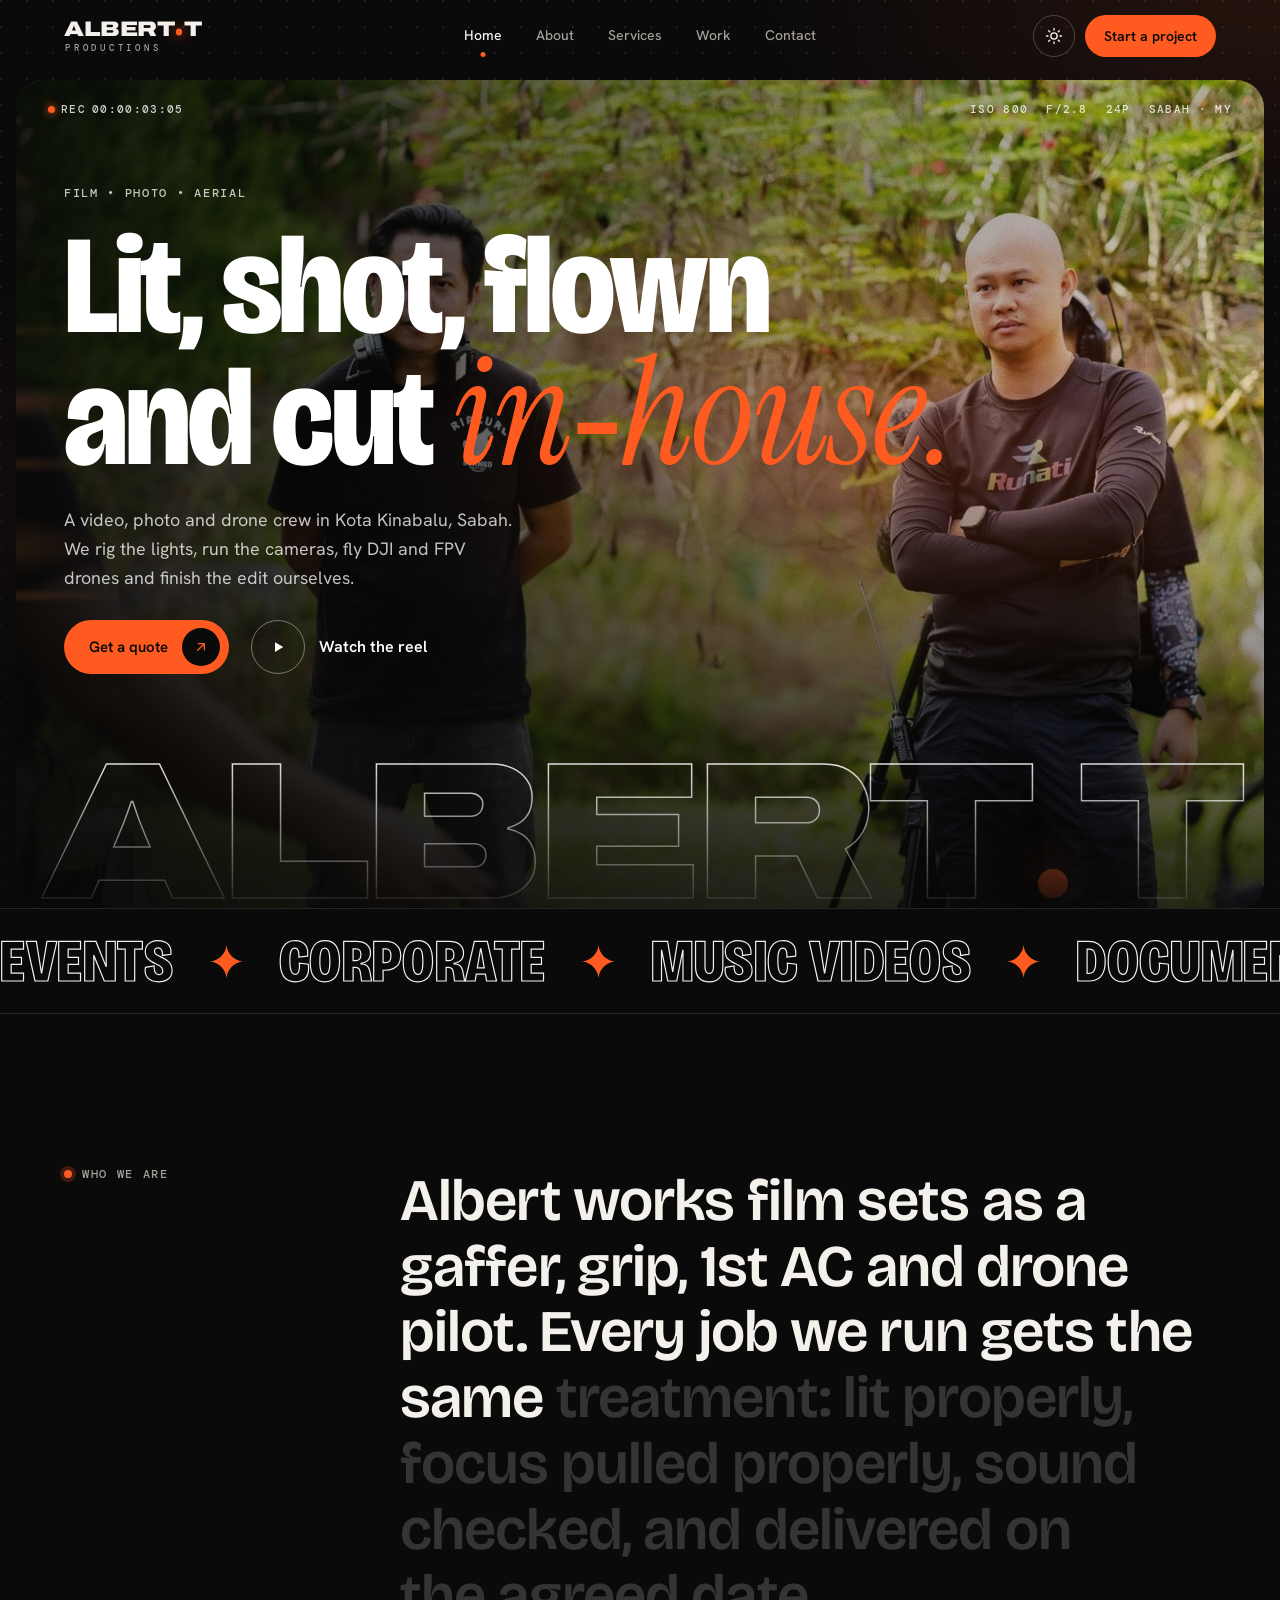
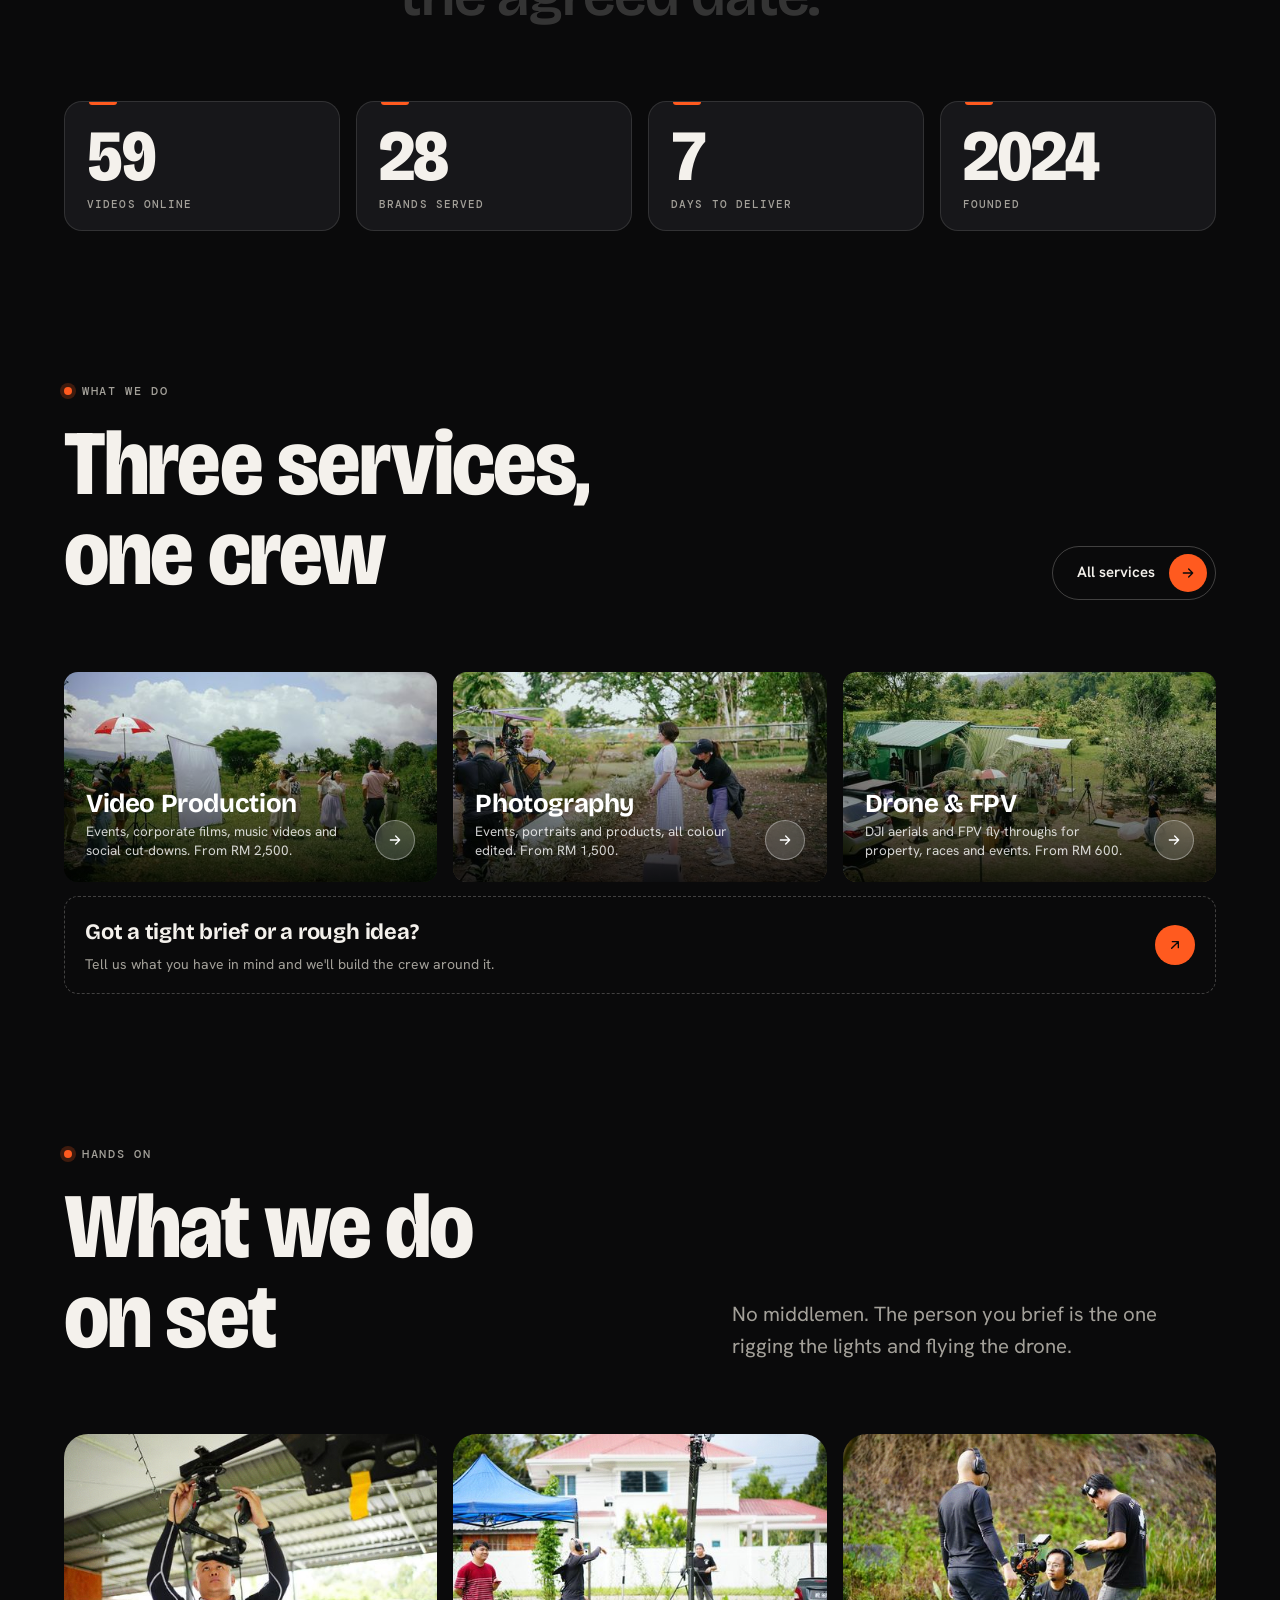
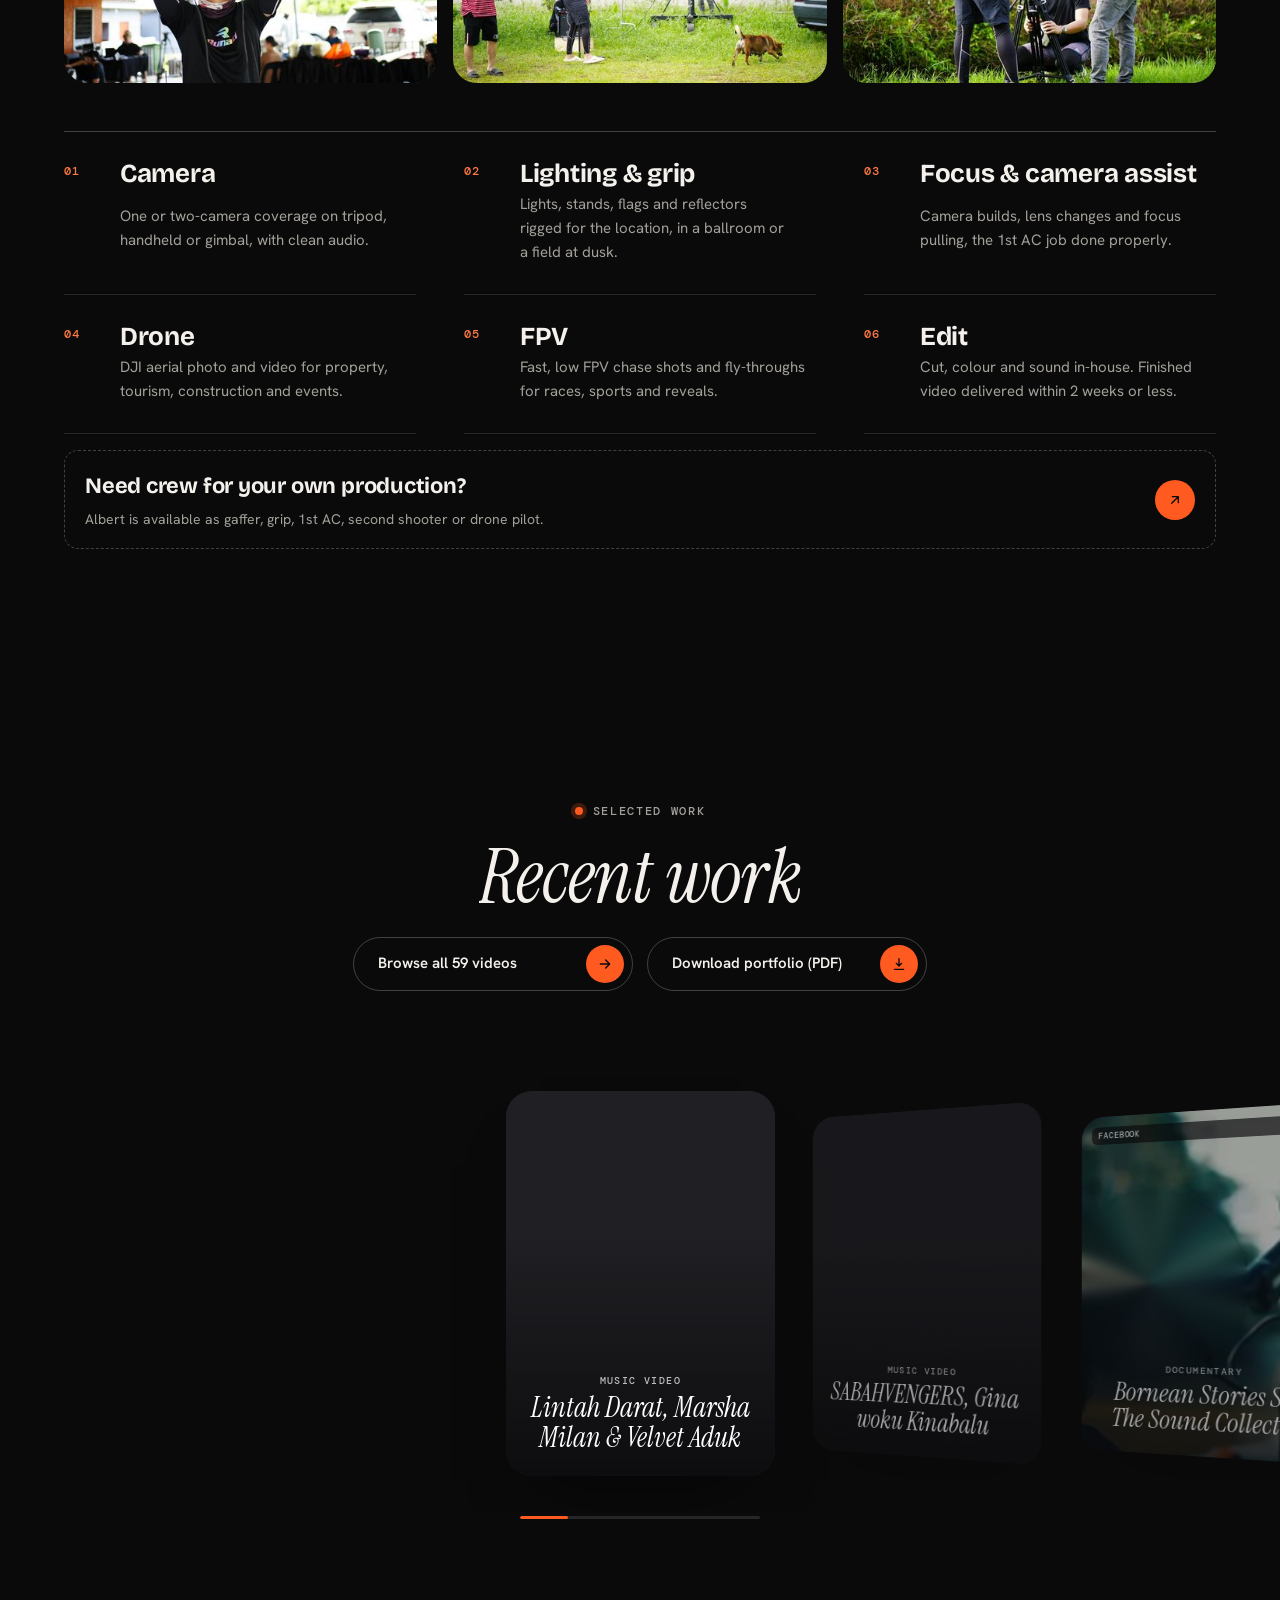
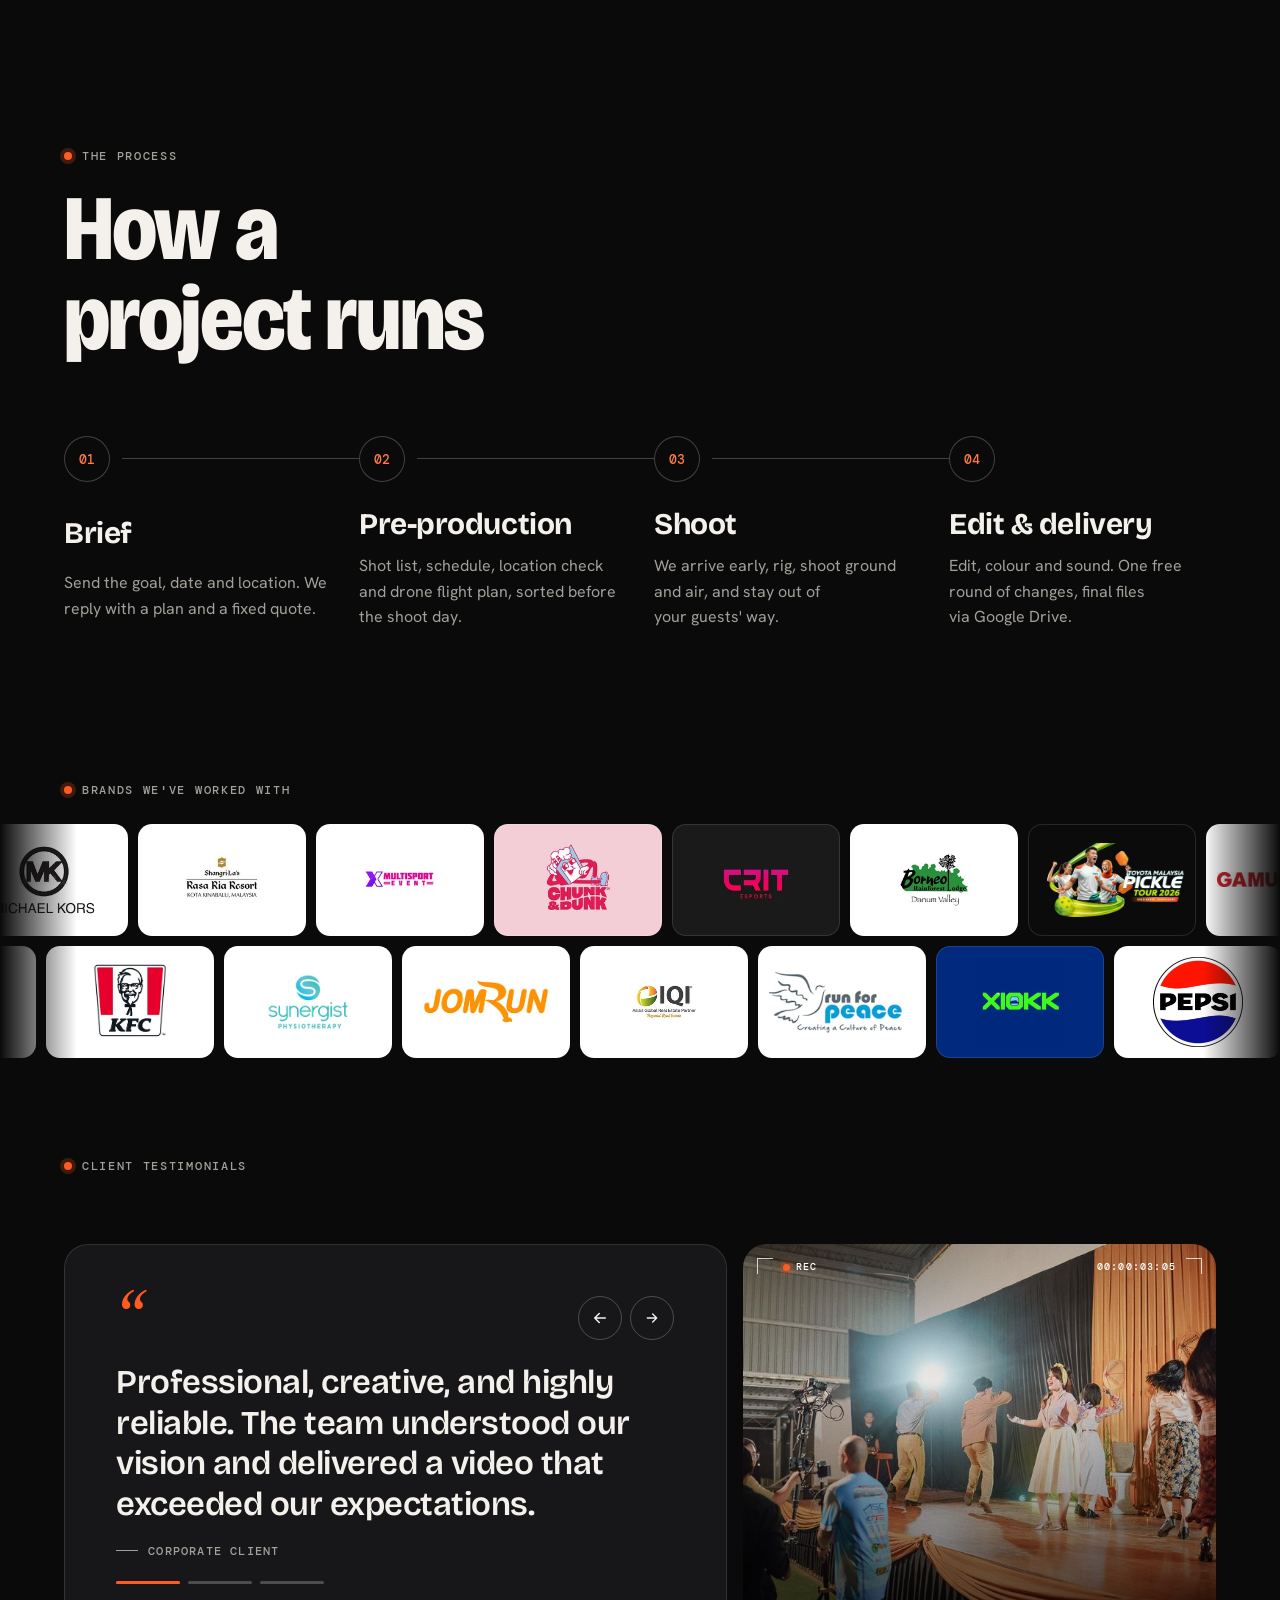
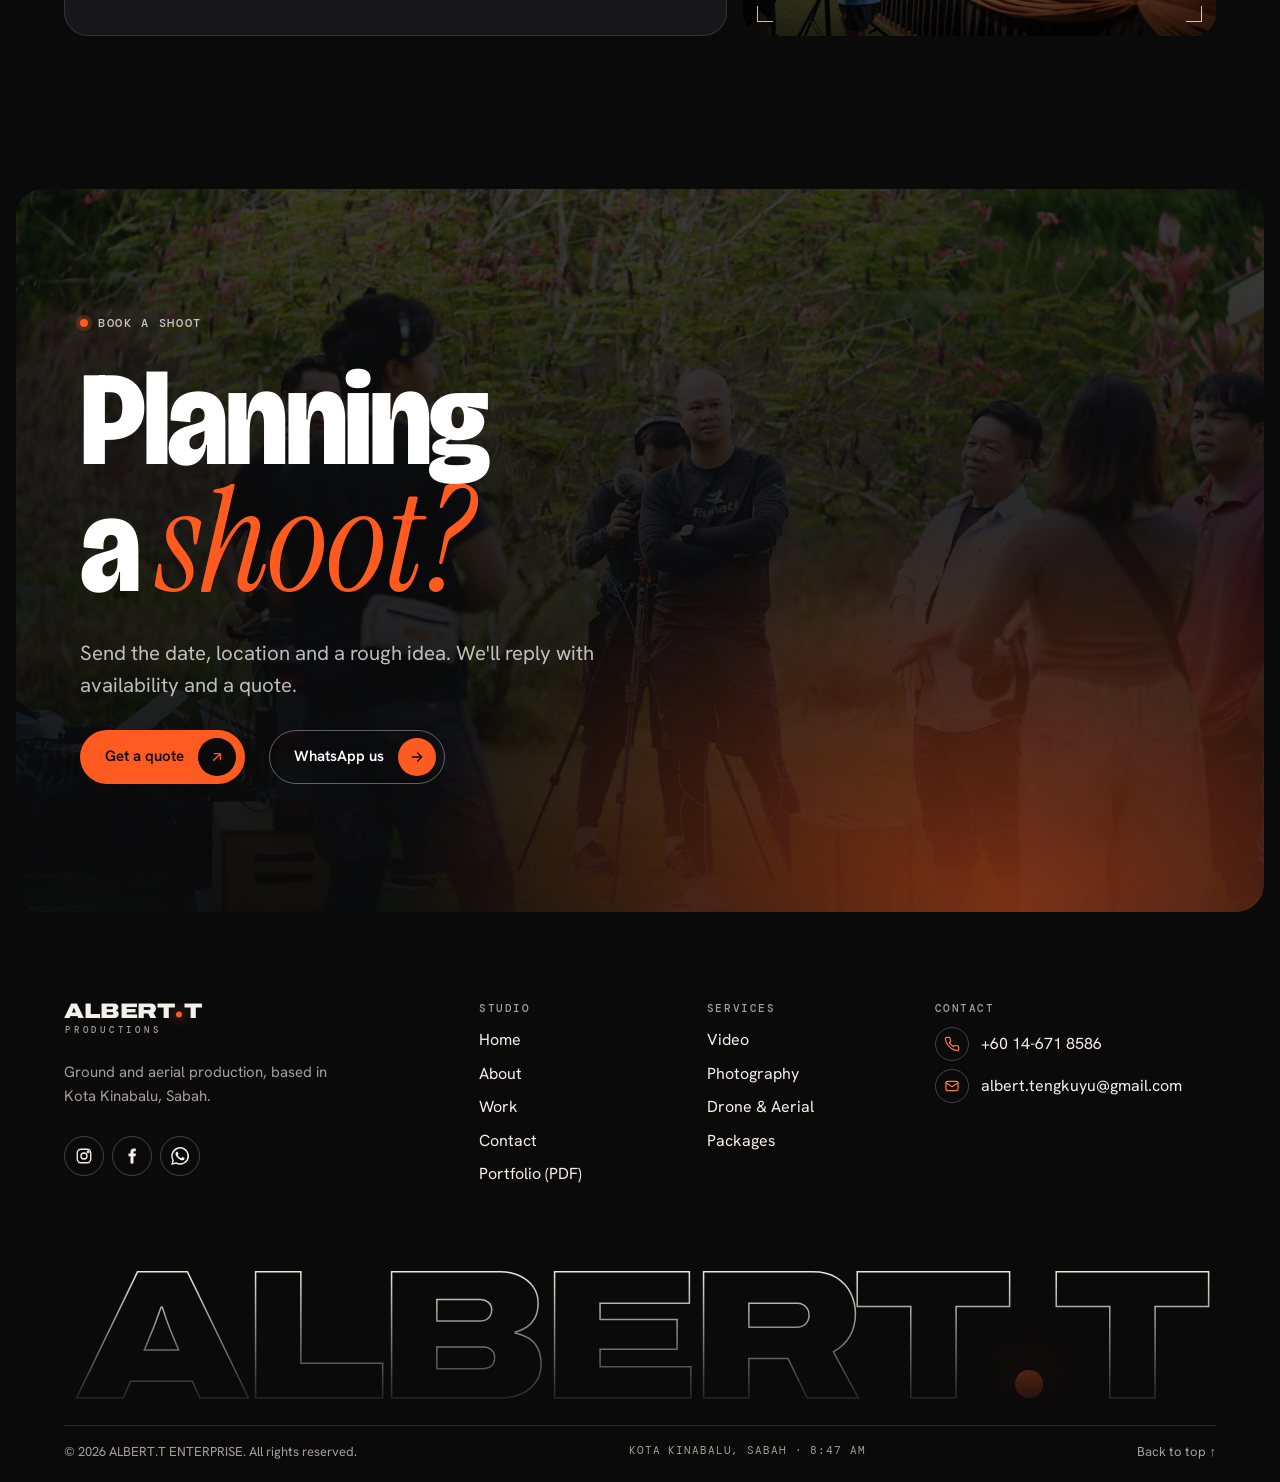
==== commit e9dcb9d7: "Owner name: Albert Leong (site, schema, llms.txt, PDF) Co-Authored-By: Claude Sonnet 5.5 <noreply@an" ====
--- a/index.html
+++ b/index.html
@@ -9,15 +9,15 @@
 <meta property="og:type" content="website">
 <meta property="og:title" content="ALBERT.T Productions | Video, Photo, Drone & FPV in Kota Kinabalu, Sabah">
 <meta property="og:description" content="Video, photography, drone and FPV crew in Kota Kinabalu, Sabah. Events, corporate films, music videos, documentaries and real estate, lit, shot, flown and edited in-house.">
-<meta property="og:image" content="https://alberttproductions.com/assets/img/photos/hero-1200.jpg?v=1794892137">
+<meta property="og:image" content="https://alberttproductions.com/assets/img/photos/hero-1200.jpg?v=1794991247">
 <meta name="twitter:card" content="summary_large_image">
 <meta name="twitter:title" content="ALBERT.T Productions | Video, Photo, Drone & FPV in Kota Kinabalu, Sabah">
 <meta name="twitter:description" content="Video, photography, drone and FPV crew in Kota Kinabalu, Sabah. Events, corporate films, music videos, documentaries and real estate, lit, shot, flown and edited in-house.">
-<meta name="twitter:image" content="https://alberttproductions.com/assets/img/photos/hero-1200.jpg?v=1794892137">
+<meta name="twitter:image" content="https://alberttproductions.com/assets/img/photos/hero-1200.jpg?v=1794991247">
 <meta property="og:site_name" content="ALBERT.T Productions">
 <meta property="og:locale" content="en_MY">
 <meta property="og:url" content="https://alberttproductions.com/">
-<meta property="og:image:alt" content="Albert Tengkuyu of ALBERT.T Productions on a film set in Kota Kinabalu, Sabah">
+<meta property="og:image:alt" content="Albert Leong of ALBERT.T Productions on a film set in Kota Kinabalu, Sabah">
 <link rel="canonical" href="https://alberttproductions.com/">
 <meta name="author" content="ALBERT.T Productions">
 <meta name="geo.region" content="MY-12">
@@ -27,9 +27,9 @@
 <link rel="preload" href="assets/fonts/bricolage.woff2" as="font" type="font/woff2" crossorigin>
 <link rel="preload" href="assets/fonts/hanken.woff2" as="font" type="font/woff2" crossorigin>
 <link rel="preconnect" href="https://i.ytimg.com">
-<link rel="stylesheet" href="assets/css/style.css?v=1794892137">
+<link rel="stylesheet" href="assets/css/style.css?v=1794991247">
 <script>(function(){var t;try{t=localStorage.getItem("albertt-theme")}catch(e){}document.documentElement.dataset.theme=t||"dark"})();</script>
-<link rel="preload" as="image" href="assets/img/photos/hero-1800.jpg?v=1794892137"><script type="application/ld+json">{"@context":"https://schema.org","@graph":[{"@type":["LocalBusiness","ProfessionalService"],"@id":"https://alberttproductions.com/#business","name":"ALBERT.T Productions","alternateName":["ALBERT.T ENTERPRISE","Albert T Productions"],"legalName":"ALBERT.T ENTERPRISE","url":"https://alberttproductions.com/","logo":"https://alberttproductions.com/assets/img/favicon.svg","image":"https://alberttproductions.com/assets/img/photos/hero-1200.jpg","description":"Video production, photography, drone and FPV drone services in Kota Kinabalu, Sabah, Malaysia. Events, corporate films, music videos, documentaries, real estate and commercials, shot and edited in-house.","telephone":"+60146718586","email":"albert.tengkuyu@gmail.com","foundingDate":"2024","address":{"@type":"PostalAddress","streetAddress":"Lot C22, 1st Floor, Salut Commercial Centre (V19 Phase 4), Jalan Politeknik, KKIP","postalCode":"88460","addressLocality":"Kota Kinabalu","addressRegion":"Sabah","addressCountry":"MY"},"priceRange":"RM 600 - RM 8,500","currenciesAccepted":"MYR","paymentAccepted":"Bank transfer","areaServed":[{"@type":"AdministrativeArea","name":"Sabah"},{"@type":"Country","name":"Malaysia"}],"founder":{"@type":"Person","@id":"https://alberttproductions.com/about#albert","name":"Albert Tengkuyu","jobTitle":"Owner and creative director","image":"https://alberttproductions.com/assets/img/photos/albert-portrait-clean.jpg"},"knowsAbout":["Video production","Event videography","Corporate video","Music video production","Photography","Drone videography","FPV drone cinematography","Real estate video"],"makesOffer":[{"@type":"Offer","itemOffered":{"@type":"Service","name":"Video production"}},{"@type":"Offer","itemOffered":{"@type":"Service","name":"Photography"}},{"@type":"Offer","itemOffered":{"@type":"Service","name":"Drone and FPV aerial services"}}]},{"@type":"WebSite","@id":"https://alberttproductions.com/#website","url":"https://alberttproductions.com/","name":"ALBERT.T Productions","inLanguage":"en-MY","publisher":{"@id":"https://alberttproductions.com/#business"}}]}</script>
+<link rel="preload" as="image" href="assets/img/photos/hero-1800.jpg?v=1794991247"><script type="application/ld+json">{"@context":"https://schema.org","@graph":[{"@type":["LocalBusiness","ProfessionalService"],"@id":"https://alberttproductions.com/#business","name":"ALBERT.T Productions","alternateName":["ALBERT.T ENTERPRISE","Albert T Productions"],"legalName":"ALBERT.T ENTERPRISE","url":"https://alberttproductions.com/","logo":"https://alberttproductions.com/assets/img/favicon.svg","image":"https://alberttproductions.com/assets/img/photos/hero-1200.jpg","description":"Video production, photography, drone and FPV drone services in Kota Kinabalu, Sabah, Malaysia. Events, corporate films, music videos, documentaries, real estate and commercials, shot and edited in-house.","telephone":"+60146718586","email":"albert.tengkuyu@gmail.com","foundingDate":"2024","address":{"@type":"PostalAddress","streetAddress":"Lot C22, 1st Floor, Salut Commercial Centre (V19 Phase 4), Jalan Politeknik, KKIP","postalCode":"88460","addressLocality":"Kota Kinabalu","addressRegion":"Sabah","addressCountry":"MY"},"priceRange":"RM 600 - RM 8,500","currenciesAccepted":"MYR","paymentAccepted":"Bank transfer","areaServed":[{"@type":"AdministrativeArea","name":"Sabah"},{"@type":"Country","name":"Malaysia"}],"founder":{"@type":"Person","@id":"https://alberttproductions.com/about#albert","name":"Albert Leong","jobTitle":"Owner and creative director","image":"https://alberttproductions.com/assets/img/photos/albert-portrait-clean.jpg"},"knowsAbout":["Video production","Event videography","Corporate video","Music video production","Photography","Drone videography","FPV drone cinematography","Real estate video"],"makesOffer":[{"@type":"Offer","itemOffered":{"@type":"Service","name":"Video production"}},{"@type":"Offer","itemOffered":{"@type":"Service","name":"Photography"}},{"@type":"Offer","itemOffered":{"@type":"Service","name":"Drone and FPV aerial services"}}]},{"@type":"WebSite","@id":"https://alberttproductions.com/#website","url":"https://alberttproductions.com/","name":"ALBERT.T Productions","inLanguage":"en-MY","publisher":{"@id":"https://alberttproductions.com/#business"}}]}</script>
 </head>
 <body>
 <a class="skip" href="#main">Skip to content</a>
@@ -65,7 +65,7 @@
 <section class="hero" aria-label="Introduction">
   <div class="hero__stage">
     <div class="hero__media">
-      <img src="assets/img/photos/hero-1800.jpg?v=1794892137" srcset="assets/img/photos/hero-480.jpg?v=1794892137 480w, assets/img/photos/hero-800.jpg?v=1794892137 800w, assets/img/photos/hero-1200.jpg?v=1794892137 1200w, assets/img/photos/hero-1800.jpg?v=1794892137 1800w" sizes="100vw" alt="Albert Tengkuyu with his arms folded, watching a take on a garden set with the crew" fetchpriority="high">
+      <img src="assets/img/photos/hero-1800.jpg?v=1794991247" srcset="assets/img/photos/hero-480.jpg?v=1794991247 480w, assets/img/photos/hero-800.jpg?v=1794991247 800w, assets/img/photos/hero-1200.jpg?v=1794991247 1200w, assets/img/photos/hero-1800.jpg?v=1794991247 1800w" sizes="100vw" alt="Albert Leong with his arms folded, watching a take on a garden set with the crew" fetchpriority="high">
     </div>
     <div class="streaks" aria-hidden="true">
       <span class="streak" style="--y:38%;--h:14px;--d:3.4s;--b:8px"></span>
@@ -151,15 +151,15 @@
     </div>
     <div class="cards" data-stagger>
       <a class="card" href="services#video" data-tilt data-reveal data-cursor="View">
-        <img src="assets/img/photos/field-1200.jpg?v=1794892137" srcset="assets/img/photos/field-480.jpg?v=1794892137 480w, assets/img/photos/field-800.jpg?v=1794892137 800w, assets/img/photos/field-1200.jpg?v=1794892137 1200w, assets/img/photos/field-1800.jpg?v=1794892137 1800w" sizes="(min-width:960px) 33vw, (min-width:640px) 50vw, 100vw" alt="Crew filming dancers in a field with a camera, umbrella and diffusion frame" loading="lazy" decoding="async">
+        <img src="assets/img/photos/field-1200.jpg?v=1794991247" srcset="assets/img/photos/field-480.jpg?v=1794991247 480w, assets/img/photos/field-800.jpg?v=1794991247 800w, assets/img/photos/field-1200.jpg?v=1794991247 1200w, assets/img/photos/field-1800.jpg?v=1794991247 1800w" sizes="(min-width:960px) 33vw, (min-width:640px) 50vw, 100vw" alt="Crew filming dancers in a field with a camera, umbrella and diffusion frame" loading="lazy" decoding="async">
         <div class="card__body"><h3 class="card__title">Video Production</h3><span class="card__go"><svg width="16" height="16" viewBox="0 0 24 24" fill="none" stroke="currentColor" stroke-width="2" stroke-linecap="round" stroke-linejoin="round" aria-hidden="true"><path d="M5 12h14M13 6l6 6-6 6"/></svg></span><p class="card__text">Events, corporate films, music videos and social cut-downs. From RM 2,500.</p></div>
       </a>
       <a class="card" href="services#photo" data-tilt data-reveal data-cursor="View">
-        <img src="assets/img/photos/crewcam-1200.jpg?v=1794892137" srcset="assets/img/photos/crewcam-480.jpg?v=1794892137 480w, assets/img/photos/crewcam-800.jpg?v=1794892137 800w, assets/img/photos/crewcam-1200.jpg?v=1794892137 1200w, assets/img/photos/crewcam-1800.jpg?v=1794892137 1800w" sizes="(min-width:960px) 33vw, (min-width:640px) 50vw, 100vw" alt="Camera crew preparing a shot while a stylist adjusts the talent" loading="lazy" decoding="async">
+        <img src="assets/img/photos/crewcam-1200.jpg?v=1794991247" srcset="assets/img/photos/crewcam-480.jpg?v=1794991247 480w, assets/img/photos/crewcam-800.jpg?v=1794991247 800w, assets/img/photos/crewcam-1200.jpg?v=1794991247 1200w, assets/img/photos/crewcam-1800.jpg?v=1794991247 1800w" sizes="(min-width:960px) 33vw, (min-width:640px) 50vw, 100vw" alt="Camera crew preparing a shot while a stylist adjusts the talent" loading="lazy" decoding="async">
         <div class="card__body"><h3 class="card__title">Photography</h3><span class="card__go"><svg width="16" height="16" viewBox="0 0 24 24" fill="none" stroke="currentColor" stroke-width="2" stroke-linecap="round" stroke-linejoin="round" aria-hidden="true"><path d="M5 12h14M13 6l6 6-6 6"/></svg></span><p class="card__text">Events, portraits and products, all colour edited. From RM 1,500.</p></div>
       </a>
       <a class="card" href="services#drone" data-tilt data-reveal data-cursor="View">
-        <img src="assets/img/photos/top-1200.jpg?v=1794892137" srcset="assets/img/photos/top-480.jpg?v=1794892137 480w, assets/img/photos/top-800.jpg?v=1794892137 800w, assets/img/photos/top-1200.jpg?v=1794892137 1200w, assets/img/photos/top-1800.jpg?v=1794892137 1800w" sizes="(min-width:960px) 33vw, 100vw" alt="High view of a film set in a garden with crew and equipment" loading="lazy" decoding="async">
+        <img src="assets/img/photos/top-1200.jpg?v=1794991247" srcset="assets/img/photos/top-480.jpg?v=1794991247 480w, assets/img/photos/top-800.jpg?v=1794991247 800w, assets/img/photos/top-1200.jpg?v=1794991247 1200w, assets/img/photos/top-1800.jpg?v=1794991247 1800w" sizes="(min-width:960px) 33vw, 100vw" alt="High view of a film set in a garden with crew and equipment" loading="lazy" decoding="async">
         <div class="card__body"><h3 class="card__title">Drone &amp; FPV</h3><span class="card__go"><svg width="16" height="16" viewBox="0 0 24 24" fill="none" stroke="currentColor" stroke-width="2" stroke-linecap="round" stroke-linejoin="round" aria-hidden="true"><path d="M5 12h14M13 6l6 6-6 6"/></svg></span><p class="card__text">DJI aerials and FPV fly-throughs for property, races and events. From RM 600.</p></div>
       </a>
     </div>
@@ -181,9 +181,9 @@
       </div>
     </div>
     <div class="trio trio--kit" data-stagger>
-      <div class="frame hover-zoom" data-reveal><img src="assets/img/photos/rigup-1200.jpg?v=1794892137" srcset="assets/img/photos/rigup-480.jpg?v=1794892137 480w, assets/img/photos/rigup-800.jpg?v=1794892137 800w, assets/img/photos/rigup-1200.jpg?v=1794892137 1200w, assets/img/photos/rigup-1800.jpg?v=1794892137 1800w" sizes="(min-width:900px) 33vw, 100vw" alt="Albert rigging a gimbal camera under a roof beam" loading="lazy" decoding="async"></div>
-      <div class="frame hover-zoom" data-reveal><img src="assets/img/photos/jibdog-1200.jpg?v=1794892137" srcset="assets/img/photos/jibdog-480.jpg?v=1794892137 480w, assets/img/photos/jibdog-800.jpg?v=1794892137 800w, assets/img/photos/jibdog-1200.jpg?v=1794892137 1200w, assets/img/photos/jibdog-1800.jpg?v=1794892137 1800w" sizes="(min-width:900px) 33vw, 100vw" alt="Crew running a jib arm on a garden set" loading="lazy" decoding="async"></div>
-      <div class="frame hover-zoom" data-reveal><img src="assets/img/photos/tripod-1200.jpg?v=1794892137" srcset="assets/img/photos/tripod-480.jpg?v=1794892137 480w, assets/img/photos/tripod-800.jpg?v=1794892137 800w, assets/img/photos/tripod-1200.jpg?v=1794892137 1200w, assets/img/photos/tripod-1800.jpg?v=1794892137 1800w" sizes="(min-width:900px) 33vw, 100vw" alt="Albert and the camera team lining up a shot on a tripod" loading="lazy" decoding="async"></div>
+      <div class="frame hover-zoom" data-reveal><img src="assets/img/photos/rigup-1200.jpg?v=1794991247" srcset="assets/img/photos/rigup-480.jpg?v=1794991247 480w, assets/img/photos/rigup-800.jpg?v=1794991247 800w, assets/img/photos/rigup-1200.jpg?v=1794991247 1200w, assets/img/photos/rigup-1800.jpg?v=1794991247 1800w" sizes="(min-width:900px) 33vw, 100vw" alt="Albert rigging a gimbal camera under a roof beam" loading="lazy" decoding="async"></div>
+      <div class="frame hover-zoom" data-reveal><img src="assets/img/photos/jibdog-1200.jpg?v=1794991247" srcset="assets/img/photos/jibdog-480.jpg?v=1794991247 480w, assets/img/photos/jibdog-800.jpg?v=1794991247 800w, assets/img/photos/jibdog-1200.jpg?v=1794991247 1200w, assets/img/photos/jibdog-1800.jpg?v=1794991247 1800w" sizes="(min-width:900px) 33vw, 100vw" alt="Crew running a jib arm on a garden set" loading="lazy" decoding="async"></div>
+      <div class="frame hover-zoom" data-reveal><img src="assets/img/photos/tripod-1200.jpg?v=1794991247" srcset="assets/img/photos/tripod-480.jpg?v=1794991247 480w, assets/img/photos/tripod-800.jpg?v=1794991247 800w, assets/img/photos/tripod-1200.jpg?v=1794991247 1200w, assets/img/photos/tripod-1800.jpg?v=1794991247 1800w" sizes="(min-width:900px) 33vw, 100vw" alt="Albert and the camera team lining up a shot on a tripod" loading="lazy" decoding="async"></div>
     </div>
     <div class="kit" data-stagger>
       <article class="kit__i" data-reveal><span class="kit__n">01</span><h3 class="h3">Camera</h3><p class="muted">One or two-camera coverage on tripod, handheld or gimbal, with clean audio.</p></article>
@@ -258,7 +258,7 @@
         </div>
       </div>
       <div class="quotes__media" data-reveal="clip">
-        <div class="frame frame--shade"><img src="assets/img/photos/stage-1200.jpg?v=1794892137" srcset="assets/img/photos/stage-480.jpg?v=1794892137 480w, assets/img/photos/stage-800.jpg?v=1794892137 800w, assets/img/photos/stage-1200.jpg?v=1794892137 1200w, assets/img/photos/stage-1800.jpg?v=1794892137 1800w" sizes="(min-width:900px) 40vw, 100vw" alt="Crew filming dancers on a stage under a film light" loading="lazy" decoding="async"><div class="hud" aria-hidden="true"><i></i><i></i><i></i><i></i><span class="hud__rec">Rec</span><span class="hud__tc" data-timecode>00:00:00:00</span></div></div>
+        <div class="frame frame--shade"><img src="assets/img/photos/stage-1200.jpg?v=1794991247" srcset="assets/img/photos/stage-480.jpg?v=1794991247 480w, assets/img/photos/stage-800.jpg?v=1794991247 800w, assets/img/photos/stage-1200.jpg?v=1794991247 1200w, assets/img/photos/stage-1800.jpg?v=1794991247 1800w" sizes="(min-width:900px) 40vw, 100vw" alt="Crew filming dancers on a stage under a film light" loading="lazy" decoding="async"><div class="hud" aria-hidden="true"><i></i><i></i><i></i><i></i><span class="hud__rec">Rec</span><span class="hud__tc" data-timecode>00:00:00:00</span></div></div>
       </div>
     </div>
   </div>
@@ -266,7 +266,7 @@
 
 <!-- ============ CTA ============ -->
 <section class="cta" aria-labelledby="cta-h">
-  <img src="assets/img/photos/garden-1200.jpg?v=1794892137" srcset="assets/img/photos/garden-480.jpg?v=1794892137 480w, assets/img/photos/garden-800.jpg?v=1794892137 800w, assets/img/photos/garden-1200.jpg?v=1794892137 1200w, assets/img/photos/garden-1800.jpg?v=1794892137 1800w" sizes="100vw" alt="Albert with his arms folded, watching a take with the crew" loading="lazy" decoding="async">
+  <img src="assets/img/photos/garden-1200.jpg?v=1794991247" srcset="assets/img/photos/garden-480.jpg?v=1794991247 480w, assets/img/photos/garden-800.jpg?v=1794991247 800w, assets/img/photos/garden-1200.jpg?v=1794991247 1200w, assets/img/photos/garden-1800.jpg?v=1794991247 1800w" sizes="100vw" alt="Albert with his arms folded, watching a take with the crew" loading="lazy" decoding="async">
   <div class="wrap cta__inner">
     <span class="eyebrow" style="color:rgba(255,255,255,.75)">Book a shoot</span>
     <h2 class="display cta__title" id="cta-h" data-split><span class="line">Planning</span><span class="line">a&nbsp;<em>shoot?</em></span></h2>
@@ -320,6 +320,6 @@
   <div class="modal__bg"></div>
   <div class="modal__box"><button class="modal__close" type="button" aria-label="Close video"><svg width="18" height="18" viewBox="0 0 24 24" fill="none" stroke="currentColor" stroke-width="2" stroke-linecap="round" aria-hidden="true"><path d="M6 6l12 12M18 6L6 18"/></svg></button><div class="modal__slot"></div><div class="modal__cap"><strong></strong><span></span><a class="modal__alt" target="_blank" rel="noopener" hidden>Video not playing? Open in Google Drive</a></div></div>
 </div>
-<script src="assets/js/main.js?v=1794892137" defer></script>
+<script src="assets/js/main.js?v=1794991247" defer></script>
 </body>
 </html>
